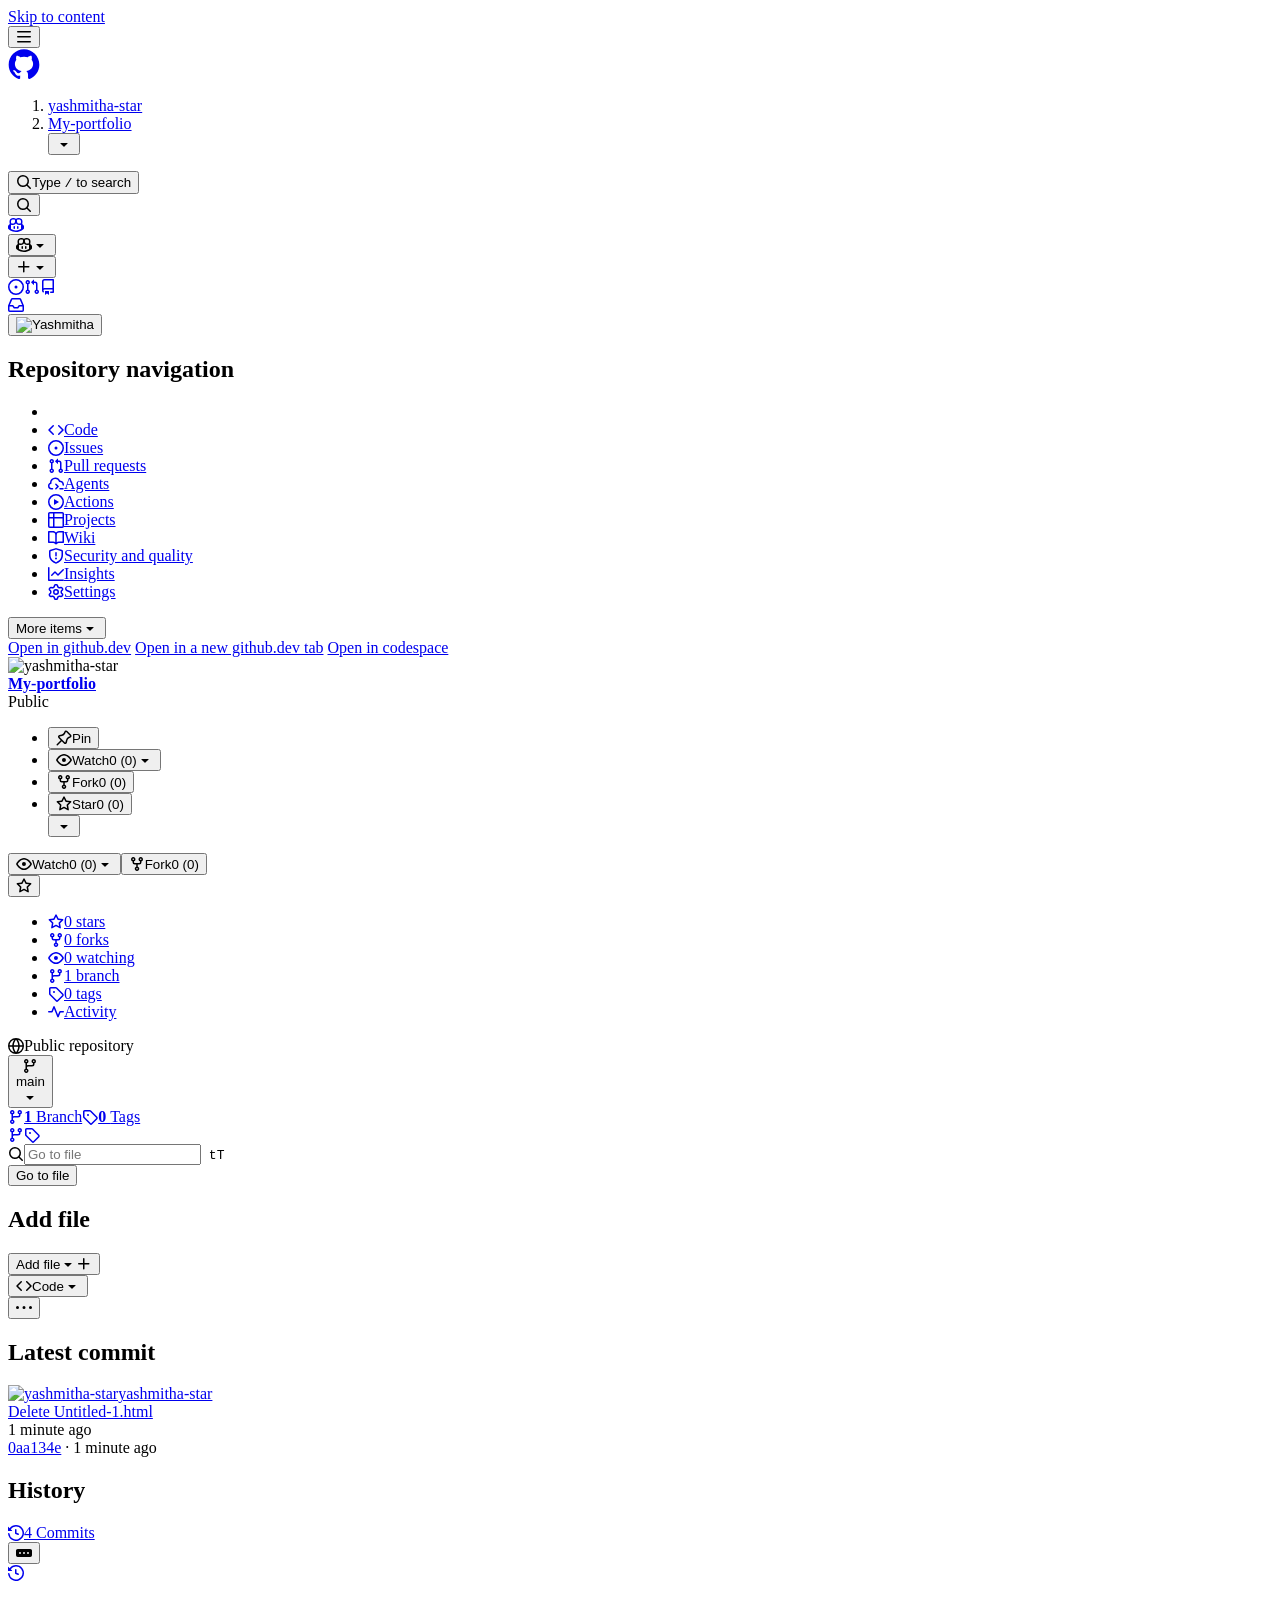
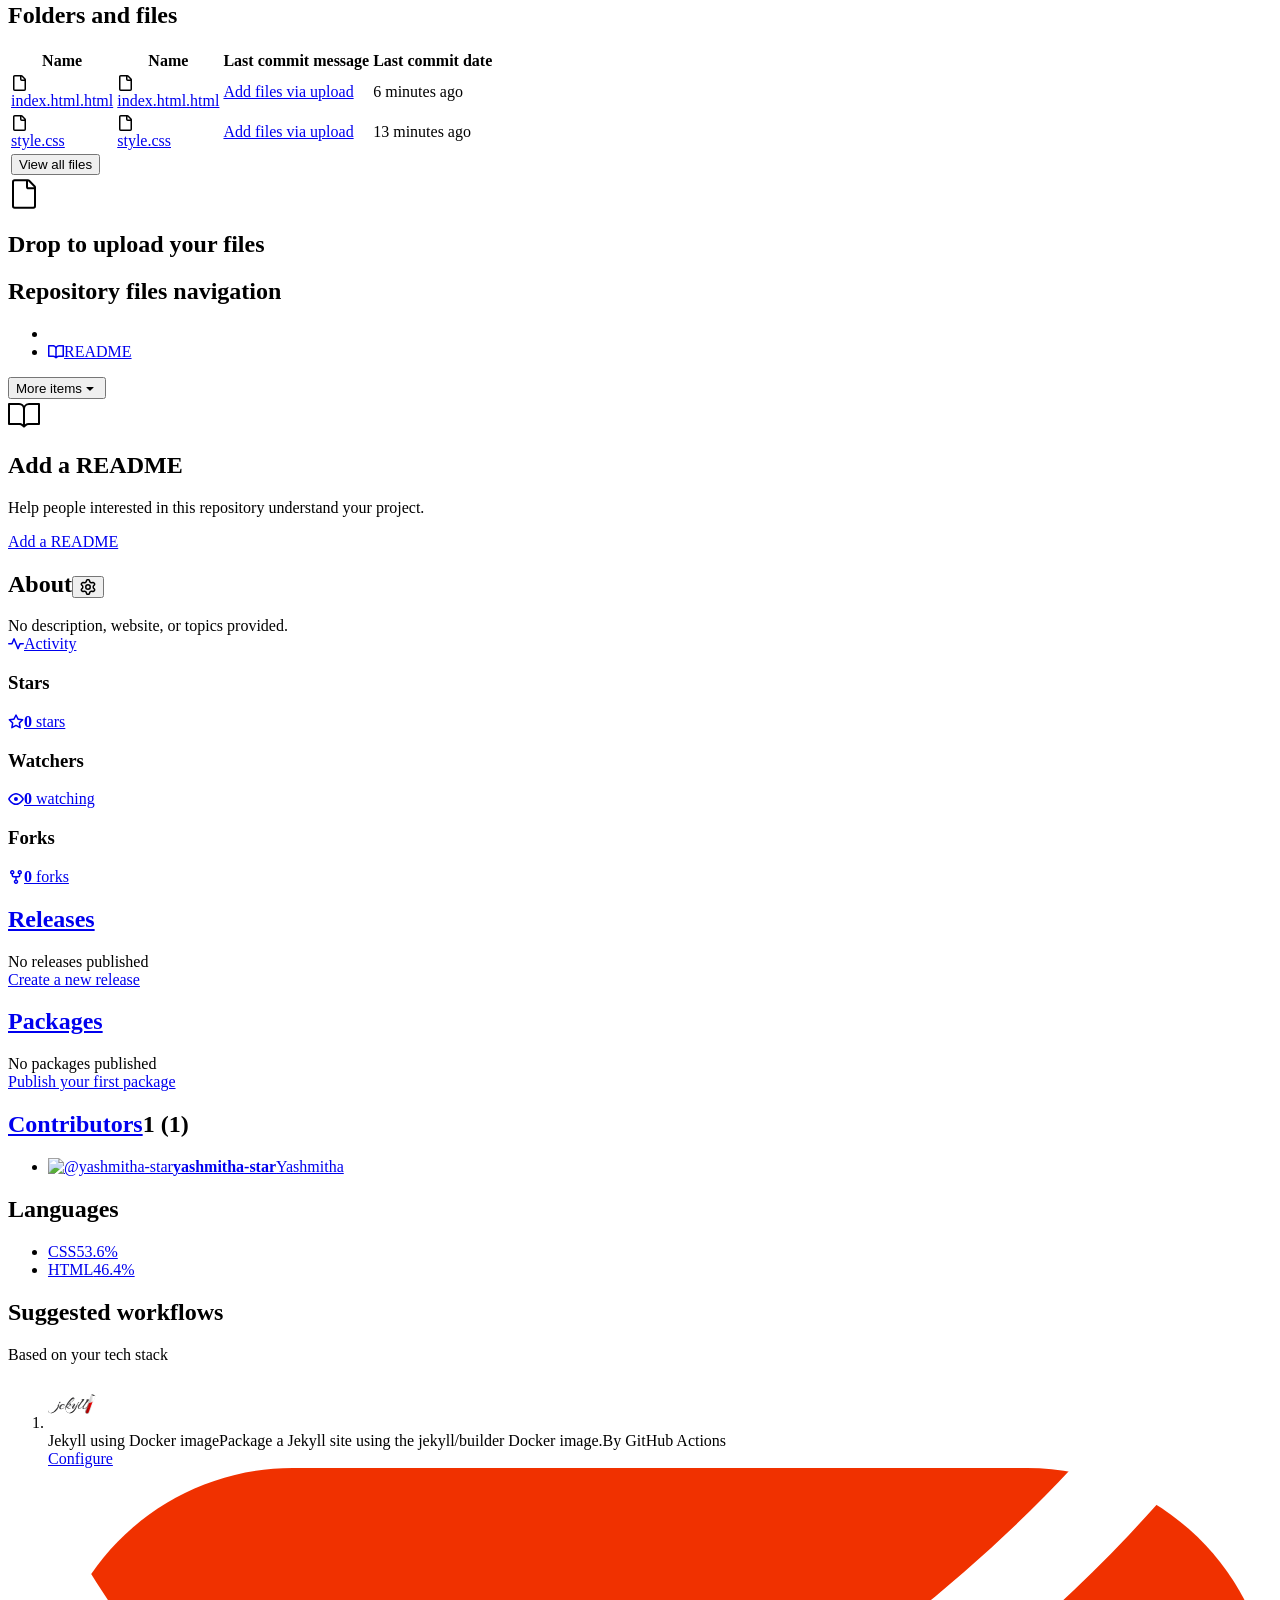
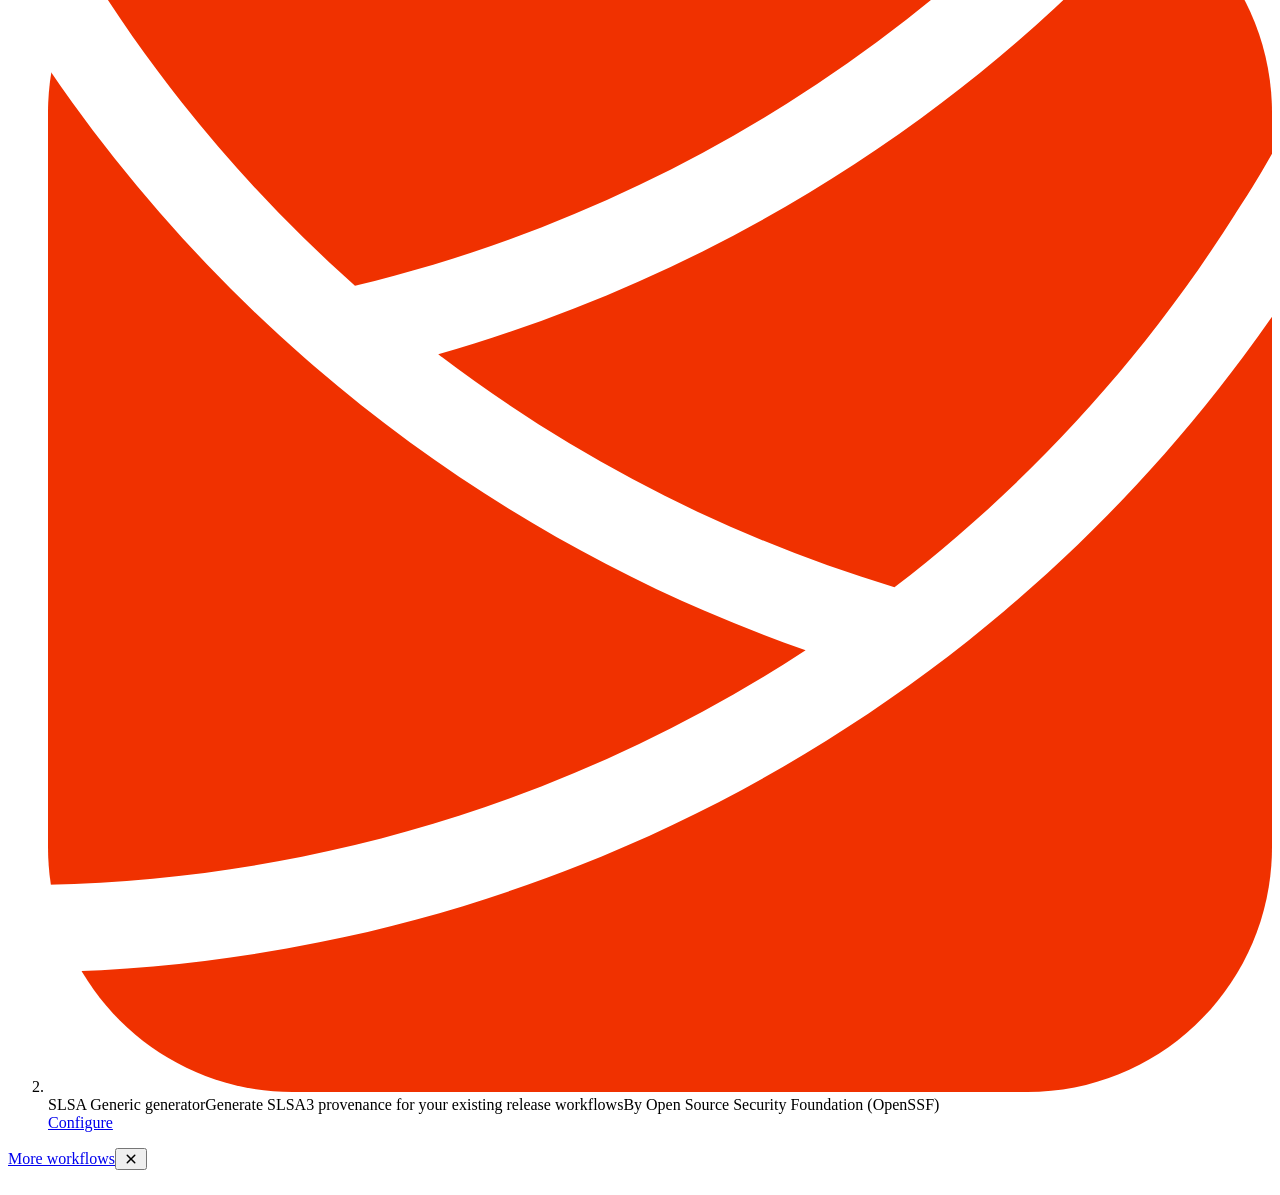
==== index.html @ d1651aca "Add files via upload" ====
<!DOCTYPE html>
<!-- saved from url=(0056)https://github.com/yashmitha-star/My-portfolio/tree/main -->
<html lang="en" data-color-mode="auto" data-light-theme="light" data-dark-theme="dark" data-a11y-animated-images="system" data-a11y-link-underlines="true" class="js-focus-visible"><head><meta http-equiv="Content-Type" content="text/html; charset=UTF-8"><style type="text/css">.turbo-progress-bar {
  position: fixed;
  display: block;
  top: 0;
  left: 0;
  height: 3px;
  background: #0076ff;
  z-index: 2147483647;
  transition:
    width 300ms ease-out,
    opacity 150ms 150ms ease-in;
  transform: translate3d(0, 0, 0);
}
</style><style>
:root {
  --fontStack-monospace: "Monaspace Neon", ui-monospace, SFMono-Regular, SF Mono, Menlo, Consolas, Liberation Mono, monospace !important;
}
</style>




  
    
  <link rel="dns-prefetch" href="https://github.githubassets.com/">
  <link rel="dns-prefetch" href="https://avatars.githubusercontent.com/">
  <link rel="dns-prefetch" href="https://github-cloud.s3.amazonaws.com/">
  <link rel="dns-prefetch" href="https://user-images.githubusercontent.com/">
  <link rel="preconnect" href="https://github.githubassets.com/" crossorigin="">
  <link rel="preconnect" href="https://avatars.githubusercontent.com/">

<script type="importmap">{"imports":{"react":"https://github.githubassets.com/assets/react-e27d1b3e03961e68.js","react-dom":"https://github.githubassets.com/assets/react-dom-e5fd46a22d5c4058.js","react-dom/client":"https://github.githubassets.com/assets/react-dom-client-1b4a3ee065998cea.js","react-is":"https://github.githubassets.com/assets/react-is-e0b593954b4706d8.js","react-reconciler":"https://github.githubassets.com/assets/react-reconciler-8e99e505c4429605.js","react/compiler-runtime":"https://github.githubassets.com/assets/react-compiler-runtime-4610bd6d3de9c049.js","react/jsx-dev-runtime":"https://github.githubassets.com/assets/react-jsx-dev-runtime-ea55d68667d559e5.js","react/jsx-runtime":"https://github.githubassets.com/assets/react-jsx-runtime-4915cb0f5b3aff04.js","scheduler":"https://github.githubassets.com/assets/scheduler-58b860b049ca307c.js"}}</script>
<meta name="react-profiling" content="0" data-turbo-transient="true">
<meta name="react-import-map" content="react,react-dom,react-dom/client,react-dom/profiling,react-is,react-reconciler,react/compiler-runtime,react/jsx-dev-runtime,react/jsx-runtime,scheduler@777f63f87cd0" data-turbo-track="reload">
<link crossorigin="anonymous" rel="modulepreload" href="https://github.githubassets.com/assets/react-e27d1b3e03961e68.js">
<link crossorigin="anonymous" rel="modulepreload" href="https://github.githubassets.com/assets/react-compiler-runtime-4610bd6d3de9c049.js">
<link crossorigin="anonymous" rel="modulepreload" href="https://github.githubassets.com/assets/scheduler-58b860b049ca307c.js">
<link crossorigin="anonymous" rel="modulepreload" href="https://github.githubassets.com/assets/react-dom-e5fd46a22d5c4058.js">
<link crossorigin="anonymous" rel="modulepreload" href="https://github.githubassets.com/assets/react-dom-client-1b4a3ee065998cea.js">
<link crossorigin="anonymous" rel="modulepreload" href="https://github.githubassets.com/assets/react-is-e0b593954b4706d8.js">
<link crossorigin="anonymous" rel="modulepreload" href="https://github.githubassets.com/assets/react-jsx-runtime-4915cb0f5b3aff04.js">
<link crossorigin="anonymous" rel="modulepreload" href="https://github.githubassets.com/assets/react-reconciler-8e99e505c4429605.js">

  


  <link crossorigin="anonymous" media="all" rel="stylesheet" href="./index.html_files/light-99f877e9ddfc0e51.css"><link crossorigin="anonymous" media="all" rel="stylesheet" href="./index.html_files/dark-79ad2ace604703b3.css"><link data-color-theme="light_high_contrast" crossorigin="anonymous" media="all" rel="stylesheet" data-href="https://github.githubassets.com/assets/light_high_contrast-48fdd0811afbab3c.css"><link data-color-theme="light_colorblind" crossorigin="anonymous" media="all" rel="stylesheet" data-href="https://github.githubassets.com/assets/light_colorblind-f4bf1142976e4bbf.css"><link data-color-theme="light_colorblind_high_contrast" crossorigin="anonymous" media="all" rel="stylesheet" data-href="https://github.githubassets.com/assets/light_colorblind_high_contrast-f661b49995ba0bd8.css"><link data-color-theme="light_tritanopia" crossorigin="anonymous" media="all" rel="stylesheet" data-href="https://github.githubassets.com/assets/light_tritanopia-0b38d22346321c92.css"><link data-color-theme="light_tritanopia_high_contrast" crossorigin="anonymous" media="all" rel="stylesheet" data-href="https://github.githubassets.com/assets/light_tritanopia_high_contrast-f1c62c9e70259b9f.css"><link data-color-theme="dark_high_contrast" crossorigin="anonymous" media="all" rel="stylesheet" data-href="https://github.githubassets.com/assets/dark_high_contrast-24484a076f02295f.css"><link data-color-theme="dark_colorblind" crossorigin="anonymous" media="all" rel="stylesheet" data-href="https://github.githubassets.com/assets/dark_colorblind-f50cacf0a86b9929.css"><link data-color-theme="dark_colorblind_high_contrast" crossorigin="anonymous" media="all" rel="stylesheet" data-href="https://github.githubassets.com/assets/dark_colorblind_high_contrast-e61d4f4ca17852c2.css"><link data-color-theme="dark_tritanopia" crossorigin="anonymous" media="all" rel="stylesheet" data-href="https://github.githubassets.com/assets/dark_tritanopia-39c10993d5603fac.css"><link data-color-theme="dark_tritanopia_high_contrast" crossorigin="anonymous" media="all" rel="stylesheet" data-href="https://github.githubassets.com/assets/dark_tritanopia_high_contrast-73236c840c0c7d90.css"><link data-color-theme="dark_dimmed" crossorigin="anonymous" media="all" rel="stylesheet" data-href="https://github.githubassets.com/assets/dark_dimmed-0de76f07cc035b10.css"><link data-color-theme="dark_dimmed_high_contrast" crossorigin="anonymous" media="all" rel="stylesheet" data-href="https://github.githubassets.com/assets/dark_dimmed_high_contrast-fd1500c8744e40d6.css">

  <style type="text/css">
    :root {
      --tab-size-preference: 4;
    }

    pre, code {
      tab-size: var(--tab-size-preference);
    }
  </style>

    <link crossorigin="anonymous" media="all" rel="stylesheet" href="./index.html_files/primer-primitives-ed9ca172356fd545.css">
    <link crossorigin="anonymous" media="all" rel="stylesheet" href="./index.html_files/primer-tailwind-compatible-330c475bd59f66d2.css">
    <link crossorigin="anonymous" media="all" rel="stylesheet" href="./index.html_files/global-54ba76e934a49d7c.css">
    <link crossorigin="anonymous" media="all" rel="stylesheet" href="./index.html_files/github-456bd5deb85c7ecd.css">
    <link crossorigin="anonymous" media="all" rel="stylesheet" href="./index.html_files/tailwind-46b53ca2d13bc09d.css">
  <link crossorigin="anonymous" media="all" rel="stylesheet" href="./index.html_files/repository-11ee8a031c040c1a.css">
<link crossorigin="anonymous" media="all" rel="stylesheet" href="./index.html_files/code-2d56bdb0166c0238.css">

  

  <script type="application/json" id="client-env">{"locale":"en","featureFlags":["actions_enable_background_steps","actions_new_hosted_runner_image_select_sizes_and_versions","actions_workflow_language_service_allow_case_function","activity_diff_file_tree","activity_repos_file_tree","activity_repos_overview_header","activity_repos_overview_sidebar","agent_author_search_expansion","agent_author_search_expansion_ui_pulls","alternate_user_config_repo","async_conversion_coverage_enabled","billing_billable_licenses_cost_center_bucket_fix","billing_budget_expiration","billing_cost_center_list_assigned_resources","billing_discount_threshold_notification","billing_ui_budget_pagination_enabled","ccr_implement_suggestion_refresh","code_quality_enablement_banner_targeting","code_quality_remove_preview","code_view_checks_live_updates","code_view_raf_sticky_lines","codemirror_inp_optimizations","codespaces_prebuild_region_target_update","coding_agent_third_party_model_ui","copilot_agent_snippy","copilot_api_agentic_issue_marshal_yaml","copilot_automation_repo_mcp_servers","copilot_automations_pagination","copilot_chat_auto_mode_v2","copilot_chat_clear_model_selection_for_default_change","copilot_chat_disable_model_picker_while_streaming","copilot_chat_header_reorder","copilot_chat_increase_token_padding","copilot_chat_max_upsell","copilot_chat_minimize_contextual","copilot_chat_models_browser_cache","copilot_chat_reduce_quota_checks","copilot_chat_vision_dotcom_chat_ga_gate","copilot_css_textarea_autosize","copilot_custom_copilots","copilot_custom_copilots_feature_preview","copilot_duplicate_thread","copilot_extensions_removal_on_marketplace","copilot_fix_failed_workflows_all_skus","copilot_hide_hovercard","copilot_immersive_embedded_draggable","copilot_immersive_embedded_header_button","copilot_immersive_file_block_transition_open","copilot_immersive_file_preview_keep_mounted","copilot_immersive_suggestion_pills","copilot_immersive_task_hyperlinking","copilot_immersive_task_within_chat_thread","copilot_issue_list_show_more","copilot_mc_cli_resume_any_users_task","copilot_mission_control_agent_merge_fix_ci","copilot_mission_control_agent_merge_resolve_conflicts","copilot_mission_control_agents_repository_enablement","copilot_mission_control_early_stop","copilot_mission_control_environment_list_icons","copilot_mission_control_managed_sandbox_environments","copilot_mission_control_needs_attention","copilot_mission_control_reasoning_effort","copilot_mission_control_repo_hovercards","copilot_mission_control_sandbox_client_side_clone","copilot_mission_control_sandbox_remote_bypass","copilot_mission_control_session_filters","copilot_mission_control_task_alive_updates","copilot_mission_control_task_sharing","copilot_org_policy_page_focus_mode","copilot_pr_chat_enhancements","copilot_prominent_upgrade_button","copilot_resource_panel","copilot_share_active_subthread","copilot_spaces_ga","copilot_spaces_individual_policies_ga","copilot_spark_handle_nil_friendly_name","copilot_swe_agent_authorization_status_ui","copilot_swe_agent_automation_resource_scoped_writes","copilot_swe_agent_hide_model_picker_if_only_auto","copilot_swe_agent_issue_comment_trigger","copilot_swe_agent_pr_comment_model_picker","copilot_swe_agent_pull_request_comment_trigger","copilot_swe_agent_pull_request_merged_trigger","copilot_swe_agent_pull_request_opened_trigger","copilot_swe_agent_pull_request_synchronize_trigger","copilot_swe_agent_use_subagents","copilot_task_api_github_rest_style","copilot_task_scoped_alive_channel","copilot_token_based_billing","copilot_unconfigured_is_inherited","copilot_user_can_upgrade_plan_field","copilot_workbench_sunset","copilot_workbench_sunset_redirect","copilot_workbench_ubb","dashboard_indexeddb_caching","dashboard_lists_max_age_filter","dashboard_universe_2025","dashboard_universe_2025_feedback_dialog","fgpat_permissions_selector_redesign","glc_code_quality_repo_settings_workflow_config","hide_github_models_ui","hide_groups_list_for_few_groups","hyperspace_2025_logged_out_batch_1","hyperspace_2025_logged_out_batch_2","hyperspace_2025_logged_out_batch_3","in_product_messaging_datadog_monitoring","ipm_global_transactional_message_copilot","ipm_global_transactional_message_issues","ipm_global_transactional_message_prs","ipm_global_transactional_message_repos","ipm_global_transactional_message_spaces","ipm_ubb_individual_budget_banner","issue_fields_multi_select","issue_inline_avatars","issue_pinned_views","issue_pinned_views_optimistic_updates","issue_relative_time_micro","issues_dashboard_sso_structured_errors","issues_expanded_file_types","issues_hide_closed_sub_issues","issues_lazy_load_comment_box_suggestions","issues_react_chrome_container_query_fix","issues_react_include_bots_in_pickers","issues_react_ui_feedback","labels_archiving","labels_archiving_info","landing_pages_ninetailed","lifecycle_label_name_updates","marketing_cookie_consent_banner","marketing_pages_search_explore_provider","memex_default_issue_create_repository","memex_lazy_hydrate_agent_tasks","memex_live_update_hovercard","memex_mwl_filter_field_delimiter","memex_remove_deprecated_type_issue","memex_roadmap_drag_style","merge_queue_restricted_pushers_warning","merge_status_checks_refetch_dedupe","merge_status_header_feedback","oauth_authorize_clickjacking_protection","octocaptcha_origin_optimization","pr_sfv_new_diff_fetch","primer_react_css_anchor_positioning","primer_react_merged_forwarded_refs","prs_copilot_app_open_action","prs_css_anchor_positioning","prx_files","pull_request_commit_checks_dialog","pull_request_copilot_attribution_header","pull_request_files_virtualization","pull_request_overview_panel_edit_description","pull_request_persister","pull_request_stacks_feedback_dialog","pull_request_virtualization_image_estimate","pull_request_virtualization_loader_batching","pull_request_virtualization_scroll_compensation","pull_request_virtualization_scroll_intent","pulls_dashboard_sidebar_layout","quick_search_lazy_suggestions","react_blob_isolate_code_lines","react_blob_overlay","react_blob_ssr_content_visibility","react_data_router_tanstack_allowed","react_query_props_with_key","react_sandbox_future_tanstack","repo_app_turbo","repo_issues_sidebar_layout","repo_pulls_dashboard_declutter","repo_pulls_dashboard_persistence","repo_pulls_dashboard_surface","repos_contributors_limited_default_range","repository_manifest_redirect_url_encoding","repository_suggester_elastic_search","review_involves_filter","rule_ignored_file_paths","rulesets_actor_list_editor","sample_network_conn_type","security_center_artifact_filters_popover","see_who_reacted","semantic_similarity_duplicate_issue_detection","session_logs_ungroup_reasoning_text","set_sha256_on_repo_creation_form","site_banner_desktop_copilot_app","site_ghca_pixel_mona","site_github_app_ga_page","site_github_app_ga_page_highlight","site_github_app_mobile_native_share","site_global_banner_dev_days_attendee","site_global_banner_learn_copilot_sdk","site_global_nav_spark_models_removed","spark_prompt_secret_scanning","spark_server_connection_status","suggest_custom_property_values_copilot","suppress_automated_browser_vitals","swp_forms_disable_octocaptcha","thread_resolution_reason","track_notifications_settings_usage","ui_route_code_view","ui_route_repos","ui_service_compute_cohort","ui_service_compute_eligible","ui_service_compute_proxy_control","ui_service_referrer_metrics","ui_service_staleness_detection","unified_batch_pr_comments","update_issue_suggestions","user_code_paste_ux","viewscreen_sandbox","warn_inaccessible_attachments","webp_support","workbench_store_readonly","workstream_plugin_bootstrap"],"login":"yashmitha-star","uiComputeCohort":"control","githubDomain":"https://github.com","copilotApiOverrideUrl":"https://api.individual.githubcopilot.com","cmcApiUrl":"https://api.github.com/cmc_internal/api"}</script>
<link crossorigin="anonymous" rel="modulepreload" href="https://github.githubassets.com/assets/wp-runtime-8fd48e33d560c050.js">
<link crossorigin="anonymous" rel="modulepreload" href="https://github.githubassets.com/assets/app-foundation-74e9766bd696d26a.js">
<link crossorigin="anonymous" rel="modulepreload" href="https://github.githubassets.com/assets/app-runtime-eed8df9c2267c378.js">
<link crossorigin="anonymous" rel="modulepreload" href="https://github.githubassets.com/assets/fetch-utilities-5305162aa9984914.js">
<link crossorigin="anonymous" rel="modulepreload" href="https://github.githubassets.com/assets/ser-cd1b421ad0ad7ed5.js">
<script crossorigin="anonymous" type="module" src="./index.html_files/environment-6f4b1ce6d3fbac9f.js.download" defer="defer"></script>
<link crossorigin="anonymous" media="all" rel="stylesheet" href="./index.html_files/app-runtime.94e436d05b4d028c.module.css">
<link crossorigin="anonymous" rel="modulepreload" href="https://github.githubassets.com/assets/catalyst-86a8f5de995615f8.js">
<link crossorigin="anonymous" rel="modulepreload" href="https://github.githubassets.com/assets/selector-observer-e88088f989b27670.js">
<link crossorigin="anonymous" rel="modulepreload" href="https://github.githubassets.com/assets/relative-time-element-7cdf4e0db98b997c.js">
<link crossorigin="anonymous" rel="modulepreload" href="https://github.githubassets.com/assets/by-6b3c07383371bf58.js">
<link crossorigin="anonymous" rel="modulepreload" href="https://github.githubassets.com/assets/ja9-36f036c13c2e3a4c.js">
<link crossorigin="anonymous" rel="modulepreload" href="https://github.githubassets.com/assets/kw-866fd9513ae95106.js">
<link crossorigin="anonymous" rel="modulepreload" href="https://github.githubassets.com/assets/r1-b075aab3204f32f9.js">
<link crossorigin="anonymous" rel="modulepreload" href="https://github.githubassets.com/assets/jz5-7c5d1669717041f8.js">
<link crossorigin="anonymous" rel="modulepreload" href="https://github.githubassets.com/assets/hj-5126390ff433704d.js">
<link crossorigin="anonymous" rel="modulepreload" href="https://github.githubassets.com/assets/j05-dce4d588268f0f7e.js">
<script crossorigin="anonymous" type="module" src="./index.html_files/github-elements-2d5d7b02eaef62d1.js.download" defer="defer"></script>
<script crossorigin="anonymous" type="module" src="./index.html_files/element-registry-eee543e21c66c0be.js.download" defer="defer"></script>
<link crossorigin="anonymous" rel="modulepreload" href="https://github.githubassets.com/assets/runtime-helpers-f3f5d71440009c48.js">
<link crossorigin="anonymous" rel="modulepreload" href="https://github.githubassets.com/assets/aria-live-76b18916d0c8ec4d.js">
<link crossorigin="anonymous" rel="modulepreload" href="https://github.githubassets.com/assets/hotkey-5109c77d7ac61078.js">
<link crossorigin="anonymous" rel="modulepreload" href="https://github.githubassets.com/assets/react-core-fbb00aaa3ab9abdf.js">
<link crossorigin="anonymous" rel="modulepreload" href="https://github.githubassets.com/assets/04-9cb1f09b927a3a68.js">
<link crossorigin="anonymous" rel="modulepreload" href="https://github.githubassets.com/assets/urv-b9498edf8699ddd8.js">
<link crossorigin="anonymous" rel="modulepreload" href="https://github.githubassets.com/assets/4t-364e19c63d726e9a.js">
<link crossorigin="anonymous" rel="modulepreload" href="https://github.githubassets.com/assets/6ny-c969fbae697a356f.js">
<link crossorigin="anonymous" rel="modulepreload" href="https://github.githubassets.com/assets/yhq-3a209035a30b1a09.js">
<link crossorigin="anonymous" rel="modulepreload" href="https://github.githubassets.com/assets/z1v-da5b33b877bfa358.js">
<link crossorigin="anonymous" rel="modulepreload" href="https://github.githubassets.com/assets/wo-09f85d22a6c8931b.js">
<link crossorigin="anonymous" rel="modulepreload" href="https://github.githubassets.com/assets/9y-81cfe57dc9040f3e.js">
<link crossorigin="anonymous" rel="modulepreload" href="https://github.githubassets.com/assets/j0-41a4cf04cbd99503.js">
<link crossorigin="anonymous" rel="modulepreload" href="https://github.githubassets.com/assets/0p-81491ed0d9d666e2.js">
<script crossorigin="anonymous" type="module" src="./index.html_files/behaviors-a240d699110686a3.js.download" defer="defer"></script>
<link crossorigin="anonymous" media="all" rel="stylesheet" href="./index.html_files/react-core.5858534b1c27f133.module.css">
<link crossorigin="anonymous" rel="modulepreload" href="https://github.githubassets.com/assets/n9-97e2e5539969aaaf.js">
<script crossorigin="anonymous" type="module" src="./index.html_files/codespaces-1a6660348114ed14.js.download" defer="defer"></script>
<link crossorigin="anonymous" rel="modulepreload" href="https://github.githubassets.com/assets/ic-991f04433f366e7b.js">
<script crossorigin="anonymous" type="module" src="./index.html_files/repositories-1201acc35db4c209.js.download" defer="defer"></script>
<script crossorigin="anonymous" type="module" src="./index.html_files/code-menu-7c74cc817774f61a.js.download" defer="defer"></script>
  
  <link crossorigin="anonymous" rel="modulepreload" href="https://github.githubassets.com/assets/primer-react-12ebdc24dcff1ecc.js">
<link crossorigin="anonymous" rel="modulepreload" href="https://github.githubassets.com/assets/ncx-9a860680a5f230b9.js">
<link crossorigin="anonymous" rel="modulepreload" href="https://github.githubassets.com/assets/j6-363f0ebf4f62f310.js">
<link crossorigin="anonymous" rel="modulepreload" href="https://github.githubassets.com/assets/t7l-bf6f21d7e7a43c35.js">
<link crossorigin="anonymous" rel="modulepreload" href="https://github.githubassets.com/assets/fe-7576d9b281e2106a.js">
<link crossorigin="anonymous" rel="modulepreload" href="https://github.githubassets.com/assets/wsr-5fd3071e5a9061ab.js">
<link crossorigin="anonymous" rel="modulepreload" href="https://github.githubassets.com/assets/0n-ecadb2ffe6b01ba2.js">
<link crossorigin="anonymous" rel="modulepreload" href="https://github.githubassets.com/assets/xv-51cb34754bda73a9.js">
<link crossorigin="anonymous" rel="modulepreload" href="https://github.githubassets.com/assets/n4u-6317ce1c31aed1db.js">
<link crossorigin="anonymous" rel="modulepreload" href="https://github.githubassets.com/assets/j8s-d90ce3a169b741ed.js">
<link crossorigin="anonymous" rel="modulepreload" href="https://github.githubassets.com/assets/la-de176c4ee471f2b3.js">
<link crossorigin="anonymous" rel="modulepreload" href="https://github.githubassets.com/assets/eag-d9eea130fa716df9.js">
<link crossorigin="anonymous" rel="modulepreload" href="https://github.githubassets.com/assets/y2-87df441f1bc5a264.js">
<link crossorigin="anonymous" rel="modulepreload" href="https://github.githubassets.com/assets/kcz-607e36c8a3751cf0.js">
<link crossorigin="anonymous" rel="modulepreload" href="https://github.githubassets.com/assets/x4-65dba777efd828f3.js">
<link crossorigin="anonymous" rel="modulepreload" href="https://github.githubassets.com/assets/gzu-1a09248f686325f6.js">
<link crossorigin="anonymous" rel="modulepreload" href="https://github.githubassets.com/assets/on-95be29ba1ef725d9.js">
<link crossorigin="anonymous" rel="modulepreload" href="https://github.githubassets.com/assets/bi0-e2f78de823e39ca9.js">
<link crossorigin="anonymous" rel="modulepreload" href="https://github.githubassets.com/assets/b1-1dbc371cef78c3c1.js">
<link crossorigin="anonymous" rel="modulepreload" href="https://github.githubassets.com/assets/0l5-55aa9485c732f0ca.js">
<link crossorigin="anonymous" rel="modulepreload" href="https://github.githubassets.com/assets/c2z-c92998400310b94b.js">
<link crossorigin="anonymous" rel="modulepreload" href="https://github.githubassets.com/assets/f9-038758dcbfe08dab.js">
<link crossorigin="anonymous" rel="modulepreload" href="https://github.githubassets.com/assets/0k-b7df0a74912a42bf.js">
<link crossorigin="anonymous" rel="modulepreload" href="https://github.githubassets.com/assets/sp-2bbb73a69162e23b.js">
<link crossorigin="anonymous" rel="modulepreload" href="https://github.githubassets.com/assets/og-93ae8b358505d372.js">
<link crossorigin="anonymous" rel="modulepreload" href="https://github.githubassets.com/assets/b9-69d9b60a1b1fcd59.js">
<link crossorigin="anonymous" rel="modulepreload" href="https://github.githubassets.com/assets/ec-ec74cb1fa6c31a3f.js">
<link crossorigin="anonymous" rel="modulepreload" href="https://github.githubassets.com/assets/du-bbe0f39cd2abe9a0.js">
<link crossorigin="anonymous" rel="modulepreload" href="https://github.githubassets.com/assets/ql0-6accb9e40c25a6a5.js">
<link crossorigin="anonymous" rel="modulepreload" href="https://github.githubassets.com/assets/20x-3816f66aa95f0fea.js">
<link crossorigin="anonymous" rel="modulepreload" href="https://github.githubassets.com/assets/dsj-cb1e4ddbce4f007b.js">
<link crossorigin="anonymous" rel="modulepreload" href="https://github.githubassets.com/assets/wp-9f5235d335ab624b.js">
<link crossorigin="anonymous" rel="modulepreload" href="https://github.githubassets.com/assets/ko6-9e80f7ac359e3c43.js">
<link crossorigin="anonymous" rel="modulepreload" href="https://github.githubassets.com/assets/uw-8c275f7ac25b7cf6.js">
<link crossorigin="anonymous" rel="modulepreload" href="https://github.githubassets.com/assets/bsb-4f4ac8c20da73fac.js">
<link crossorigin="anonymous" rel="modulepreload" href="https://github.githubassets.com/assets/w5-13e3a7548bb20af9.js">
<link crossorigin="anonymous" rel="modulepreload" href="https://github.githubassets.com/assets/fm-9bc913d1959fabab.js">
<link crossorigin="anonymous" rel="modulepreload" href="https://github.githubassets.com/assets/z-69921967c33df3d9.js">
<link crossorigin="anonymous" rel="modulepreload" href="https://github.githubassets.com/assets/h0-010921512138e12f.js">
<link crossorigin="anonymous" rel="modulepreload" href="https://github.githubassets.com/assets/5p-ae5db0820116fb43.js">
<link crossorigin="anonymous" rel="modulepreload" href="https://github.githubassets.com/assets/8vq-b2af216e992e11ef.js">
<link crossorigin="anonymous" rel="modulepreload" href="https://github.githubassets.com/assets/g5-b501f75e99f2d2c4.js">
<link crossorigin="anonymous" rel="modulepreload" href="https://github.githubassets.com/assets/xc-f5d51b571cd317cb.js">
<link crossorigin="anonymous" rel="modulepreload" href="https://github.githubassets.com/assets/arw-51e8918a1b75a80f.js">
<script crossorigin="anonymous" type="module" src="./index.html_files/code-view-8a60b12b2c44a6ee.js.download" defer="defer"></script>
<link crossorigin="anonymous" media="all" rel="stylesheet" href="./index.html_files/primer-react-css.9d59d1018a52a53c.module.css">
<link crossorigin="anonymous" media="all" rel="stylesheet" href="./index.html_files/ql0.bd9e6b542f167fd8.module.css">
<link crossorigin="anonymous" media="all" rel="stylesheet" href="./index.html_files/z.3094038d30e96da5.module.css">
<link crossorigin="anonymous" media="all" rel="stylesheet" href="./index.html_files/xc.13e027137438fd9f.module.css">
<link crossorigin="anonymous" media="all" rel="stylesheet" href="./index.html_files/code-view.30fbd4960d2addf1.module.css">


  <title>yashmitha-star/My-portfolio</title>



  <meta name="route-pattern" content="/:user_id/:repository" data-turbo-transient="">
  <meta name="route-controller" content="files" data-turbo-transient="">
  <meta name="route-action" content="disambiguate" data-turbo-transient="">
  <meta name="fetch-nonce" content="v2:f89f50b2-708d-baa4-6919-24a3aca3e213">

    
  <meta name="current-catalog-service-hash" content="f3abb0cc802f3d7b95fc8762b94bdcb13bf39634c40c357301c4aa1d67a256fb">


  <meta name="request-id" content="CA0B:2477E1:1654AD1:1856127:6AABF461" data-turbo-transient="true"><meta name="html-safe-nonce" content="e817a634105364e5ecfea6a0d0f90b041628e2a899c23f6fe4b15f47c7a8bd3d" data-turbo-transient="true"><meta name="visitor-payload" content="[base64]" data-turbo-transient="true"><meta name="visitor-hmac" content="442c9bf3168d51ad35ad3b4f509d66e2992a4381847be8fdb3fd5f1b6be1b066" data-turbo-transient="true">


    <meta name="hovercard-subject-tag" content="repository:1374522252" data-turbo-transient="">


  <meta name="github-keyboard-shortcuts" content="repository,copilot" data-turbo-transient="true">
  

  <meta name="selected-link" value="repo_source" data-turbo-transient="">
  <link rel="assets" href="https://github.githubassets.com/">

    <meta name="google-site-verification" content="Apib7-x98H0j5cPqHWwSMm6dNU4GmODRoqxLiDzdx9I">

<meta name="octolytics-url" content="https://collector.github.com/github/collect"><meta name="octolytics-actor-id" content="329974932"><meta name="octolytics-actor-login" content="yashmitha-star"><meta name="octolytics-actor-hash" content="aeb38755ccf6531065d0eb70b65c27604c3909dfa17c3905351283809d4bcdb2">





  <meta name="analytics-location" content="/&lt;user-name&gt;/&lt;repo-name&gt;" data-turbo-transient="true">

  




    <meta name="user-login" content="yashmitha-star">

  <link rel="sudo-modal" href="https://github.com/sessions/sudo_modal">

    <meta name="viewport" content="width=device-width">

    

      <meta name="description" content="Contribute to yashmitha-star/My-portfolio development by creating an account on GitHub.">

      <link rel="search" type="application/opensearchdescription+xml" href="https://github.com/opensearch.xml" title="GitHub">

    <link rel="fluid-icon" href="https://github.com/fluidicon.png" title="GitHub">
    <meta property="fb:app_id" content="1401488693436528">
    <meta name="apple-itunes-app" content="app-id=1477376905, app-argument=https://github.com/yashmitha-star/My-portfolio">

      <meta name="twitter:image" content="https://opengraph.githubassets.com/bc49462f33234177d734acbb3ce6f9692cd21b038c19fa7a3354a7788080b637/yashmitha-star/My-portfolio"><meta name="twitter:site" content="@github"><meta name="twitter:card" content="summary_large_image"><meta name="twitter:title" content="yashmitha-star/My-portfolio"><meta name="twitter:description" content="Contribute to yashmitha-star/My-portfolio development by creating an account on GitHub.">
  <meta property="og:image" content="https://opengraph.githubassets.com/bc49462f33234177d734acbb3ce6f9692cd21b038c19fa7a3354a7788080b637/yashmitha-star/My-portfolio"><meta property="og:image:alt" content="Contribute to yashmitha-star/My-portfolio development by creating an account on GitHub."><meta property="og:image:width" content="1200"><meta property="og:image:height" content="600"><meta property="og:site_name" content="GitHub"><meta property="og:type" content="object"><meta property="og:title" content="yashmitha-star/My-portfolio"><meta property="og:url" content="https://github.com/yashmitha-star/My-portfolio"><meta property="og:description" content="Contribute to yashmitha-star/My-portfolio development by creating an account on GitHub.">
  


      <link rel="shared-web-socket" href="wss://alive.github.com/_sockets/u/329974932/ws?session=eyJ2IjoiVjMiLCJ1IjozMjk5NzQ5MzIsInMiOjIzMDQxNzIzMzMsImMiOjM1MDIyNTYzOTksInQiOjE3ODk2NTQxMTR9--64f8164cee5b20050c4c958182266c5b58e45ec1d5b9e811c6305deb84804627" data-refresh-url="/_alive" data-session-id="75c187ce608abf9e9bea6e2683f081f51095812981089ccd2b0a138879b82601">

      <link rel="service-worker-src" href="https://github.com/assets-cdn/worker/service-worker-cb356ea864bb5bb5.js?current_user=yashmitha-star&amp;errors_url=https%3A%2F%2Fapi.github.com%2F_private%2Fbrowser%2Ferrors&amp;release=e06d31147700314279e056e0343850dac6fd494e&amp;actor_id=329974932&amp;is_staff=false&amp;issues_index_data_router=0&amp;analytics_collector_url=https%3A%2F%2Fcollector.github.com%2Fgithub%2Fcollect">

      <meta name="hostname" content="github.com">


      <meta name="keyboard-shortcuts-preference" content="all">
      <meta name="hovercards-preference" content="true">
      <meta name="announcement-preference-hovercard" content="true">

        <meta name="expected-hostname" content="github.com">


  <meta http-equiv="x-pjax-version" content="ee0e4c6eea0abc95eda970513d518a8945a159c7bc272a8b355f60fe72e3a1c4" data-turbo-track="reload">
  <meta http-equiv="x-pjax-csp-version" content="0c5c6e5334a905d8f9521e09eadcffba484d422e0d262e07ff922e6bc18b2ac6" data-turbo-track="reload">
  <meta http-equiv="x-pjax-css-version" content="ec4c7b86d7b57240253150b827ea48b04e08d8760dc6553d2a04f62000f3fe0c" data-turbo-track="reload">
  <meta http-equiv="x-pjax-js-version" content="f52ff2ff5cffff9653f6f53d3625ab46ba06df88201b484afe0cfa684a29af45" data-turbo-track="reload">

  <meta name="turbo-cache-control" content="no-preview" data-turbo-transient="">

      <meta name="turbo-cache-control" content="no-cache" data-turbo-transient="">

    <meta data-hydrostats="publish">

  <meta name="go-import" content="github.com/yashmitha-star/My-portfolio git https://github.com/yashmitha-star/My-portfolio.git">

  <meta name="octolytics-dimension-user_id" content="329974932"><meta name="octolytics-dimension-user_login" content="yashmitha-star"><meta name="octolytics-dimension-repository_id" content="1374522252"><meta name="octolytics-dimension-repository_nwo" content="yashmitha-star/My-portfolio"><meta name="octolytics-dimension-repository_public" content="true"><meta name="octolytics-dimension-repository_is_fork" content="false"><meta name="octolytics-dimension-repository_network_root_id" content="1374522252"><meta name="octolytics-dimension-repository_network_root_nwo" content="yashmitha-star/My-portfolio">
  <meta name="current-repo-nwo" content="yashmitha-star/My-portfolio">



    

    <meta name="turbo-body-classes" content="logged-in env-production page-responsive text-rendering-optimize-speed">
  <meta name="disable-turbo" content="false">


  <meta name="browser-stats-url" content="https://api.github.com/_private/browser/stats">


  <meta name="browser-errors-url" content="https://api.github.com/_private/browser/errors">

  <meta name="release" content="e06d31147700314279e056e0343850dac6fd494e" data-turbo-track="reload">
  <meta name="ui-target" content="full">

  <link rel="mask-icon" href="https://github.githubassets.com/assets/pinned-octocat-093da3e6fa40.svg" color="#000000">
  <link rel="alternate icon" class="js-site-favicon" type="image/png" href="https://github.githubassets.com/favicons/favicon.png">
  <link rel="icon" class="js-site-favicon" type="image/svg+xml" href="https://github.githubassets.com/favicons/favicon.svg" data-base-href="https://github.githubassets.com/favicons/favicon">

<meta name="theme-color" content="#1e2327">
<meta name="color-scheme" content="light dark">


  <link rel="manifest" href="https://github.com/manifest.json" crossorigin="use-credentials">

  <link rel="stylesheet" type="text/css" href="./index.html_files/bv.b256b1d32b3fe209.module.css" crossorigin="anonymous"><link rel="stylesheet" type="text/css" href="./index.html_files/u2l.3466b02db23691e4.module.css" crossorigin="anonymous"><link rel="stylesheet" type="text/css" href="./index.html_files/5j.552f29910a801124.module.css" crossorigin="anonymous"><link rel="stylesheet" type="text/css" href="./index.html_files/5r.aae84376abc656a1.module.css" crossorigin="anonymous"><link rel="stylesheet" type="text/css" href="./index.html_files/0l.552b95e450076f00.module.css" crossorigin="anonymous"><link rel="stylesheet" type="text/css" href="./index.html_files/fg.adb81b70ebd48273.module.css" crossorigin="anonymous"><link rel="stylesheet" type="text/css" href="./index.html_files/m4.194c0d76bec1bd3a.module.css" crossorigin="anonymous"><link rel="stylesheet" type="text/css" href="./index.html_files/sy.42c49f7558fbdf01.module.css" crossorigin="anonymous"><link rel="stylesheet" type="text/css" href="./index.html_files/yt.dc65a20875ce11f4.module.css" crossorigin="anonymous"><link rel="stylesheet" type="text/css" href="./index.html_files/ig.51915e9727238936.module.css" crossorigin="anonymous"><link rel="stylesheet" type="text/css" href="./index.html_files/u.d7bdfb98b5635c5f.module.css" crossorigin="anonymous"><link rel="stylesheet" type="text/css" href="./index.html_files/gq.36c66c6a931072ef.module.css" crossorigin="anonymous"><link rel="stylesheet" type="text/css" href="./index.html_files/w.a0edd08f42a255b7.module.css" crossorigin="anonymous"><link rel="stylesheet" type="text/css" href="./index.html_files/c.276778c4f36f0075.module.css" crossorigin="anonymous"><link rel="stylesheet" type="text/css" href="./index.html_files/4u.8c9d0a996012abca.module.css" crossorigin="anonymous"><link rel="stylesheet" type="text/css" href="./index.html_files/9n.0fee5e538977a943.module.css" crossorigin="anonymous"><link rel="stylesheet" type="text/css" href="./index.html_files/d.815fcc6dd4a3a912.module.css" crossorigin="anonymous"><link rel="stylesheet" type="text/css" href="./index.html_files/d5.6915bb502f57ce0f.module.css" crossorigin="anonymous"><link rel="stylesheet" type="text/css" href="./index.html_files/0.7ef90864aa037e47.module.css" crossorigin="anonymous"><link rel="stylesheet" type="text/css" href="./index.html_files/sk.ede220332f78212c.module.css" crossorigin="anonymous"><link rel="stylesheet" type="text/css" href="./index.html_files/v.f28c7c500d3e6209.module.css" crossorigin="anonymous"><link rel="stylesheet" type="text/css" href="./index.html_files/yj.b2bf58cfba884626.module.css" crossorigin="anonymous"><link rel="stylesheet" type="text/css" href="./index.html_files/5s.50cff40e753b4428.module.css" crossorigin="anonymous"></head>

  <body class="logged-in env-production page-responsive text-rendering-optimize-speed" style="overflow-wrap: break-word;">
    <div data-turbo-body="" class="logged-in env-production page-responsive text-rendering-optimize-speed" style="word-wrap: break-word;">
      <div id="__primerPortalRoot__" style="z-index: 1000; position: absolute; width: 100%;" data-turbo-permanent=""></div>
      

    <div class="position-relative header-wrapper js-header-wrapper ">
      <a href="https://github.com/yashmitha-star/My-portfolio/tree/main#start-of-content" data-skip-target-assigned="false" class="tmp-p-3 color-bg-accent-emphasis color-fg-on-emphasis show-on-focus js-skip-to-content">Skip to content</a>

      <span data-view-component="true" class="progress-pjax-loader Progress position-fixed width-full">
    <span style="width: 0%;" data-view-component="true" class="Progress-item progress-pjax-loader-bar left-0 top-0 color-bg-accent-emphasis"></span>
</span>      
      <link crossorigin="anonymous" rel="modulepreload" href="https://github.githubassets.com/assets/l7j-2ddd8b435dadae28.js" fetchpriority="low">
<link crossorigin="anonymous" rel="modulepreload" href="https://github.githubassets.com/assets/keyboard-shortcuts-dialog-673d4b9aa834372b.js" fetchpriority="low">
<link crossorigin="anonymous" media="all" rel="stylesheet" href="./index.html_files/primer-react-css.9d59d1018a52a53c.module.css">
<link crossorigin="anonymous" media="all" rel="stylesheet" href="./index.html_files/keyboard-shortcuts-dialog.8828dc3797002300.module.css">

<react-partial partial-name="keyboard-shortcuts-dialog" data-ssr="false" data-attempted-ssr="false" data-react-profiling="false" data-catalyst="" class="loaded">
  
  <script type="application/json" data-target="react-partial.embeddedData">{"props":{"docsUrl":"https://docs.github.com/get-started/accessibility/keyboard-shortcuts"}}</script>
  <div data-target="react-partial.reactRoot"><div class="d-none"></div></div>
</react-partial>





      

          
          

                  <link crossorigin="anonymous" rel="modulepreload" href="https://github.githubassets.com/assets/svf-a3057e54e0f7e98e.js" fetchpriority="low">
<link crossorigin="anonymous" rel="modulepreload" href="https://github.githubassets.com/assets/6n7-86868bb79ce1afc7.js" fetchpriority="low">
<link crossorigin="anonymous" rel="modulepreload" href="https://github.githubassets.com/assets/or-a481dd9d4091828c.js" fetchpriority="low">
<link crossorigin="anonymous" rel="modulepreload" href="https://github.githubassets.com/assets/dgq-ddebe3f7d2abb42d.js" fetchpriority="low">
<link crossorigin="anonymous" rel="modulepreload" href="https://github.githubassets.com/assets/eus-9708192171c5a40a.js" fetchpriority="low">
<link crossorigin="anonymous" rel="modulepreload" href="https://github.githubassets.com/assets/gh-5178f11531818e74.js" fetchpriority="low">
<link crossorigin="anonymous" rel="modulepreload" href="https://github.githubassets.com/assets/2j-27e9ee2430e06be4.js" fetchpriority="low">
<link crossorigin="anonymous" rel="modulepreload" href="https://github.githubassets.com/assets/bny-9d34b53fb13e944b.js" fetchpriority="low">
<link crossorigin="anonymous" rel="modulepreload" href="https://github.githubassets.com/assets/ge-6f569ad9cf172fd4.js" fetchpriority="low">
<link crossorigin="anonymous" rel="modulepreload" href="https://github.githubassets.com/assets/8t-91da53744036cd5e.js" fetchpriority="low">
<link crossorigin="anonymous" rel="modulepreload" href="https://github.githubassets.com/assets/global-nav-bar-8cf9aa68e178a957.js" fetchpriority="low">
<link crossorigin="anonymous" media="all" rel="stylesheet" href="./index.html_files/primer-react-css.9d59d1018a52a53c.module.css">
<link crossorigin="anonymous" media="all" rel="stylesheet" href="./index.html_files/ql0.bd9e6b542f167fd8.module.css">
<link crossorigin="anonymous" media="all" rel="stylesheet" href="./index.html_files/global-nav-bar.3a96aba01108f875.module.css">

<react-partial partial-name="global-nav-bar" data-ssr="true" data-attempted-ssr="true" data-react-profiling="false" data-catalyst="" class="loaded">
  
  <script type="application/json" data-target="react-partial.embeddedData">{"props":{"contextRegion":{"crumbs":[{"crumb_type":"user","label":"yashmitha-star","is_root":false,"href":"/yashmitha-star"},{"crumb_type":"repository","label":"My-portfolio","is_root":false,"href":"/yashmitha-star/My-portfolio"}],"localNavigation":[{"id":"code","icon":"code","label":"Code","href":"/yashmitha-star/My-portfolio","selectedLinks":["repo_source","repo_downloads","repo_commits","repo_releases","repo_tags","repo_branches","repo_packages","repo_deployments","repo_attestations"],"popoverTarget":false,"commandId":"repositories:go-to-code","reactNav":{"appTarget":"code-view","anchor":"code-view-repo-link"},"turboNav":{"frame":"repo-content-turbo-frame"}},{"id":"issues","icon":"issue-opened","label":"Issues","href":"/yashmitha-star/My-portfolio/issues","selectedLinks":["repo_issues","repo_labels","repo_milestones"],"count":0,"popoverTarget":false,"commandId":"repositories:go-to-issues","reactNav":{"appTarget":"issues-react","anchor":null},"turboNav":{"frame":"repo-content-turbo-frame"}},{"id":"pull-requests","icon":"git-pull-request","label":"Pull requests","href":"/yashmitha-star/My-portfolio/pulls","selectedLinks":["repo_pulls","checks"],"count":0,"popoverTarget":false,"commandId":"repositories:go-to-pull-requests","reactNav":{"appTarget":"repo","anchor":null},"turboNav":{"frame":"repo-content-turbo-frame"}},{"id":"agents","icon":"agent","label":"Agents","href":"/yashmitha-star/My-portfolio/agents?author=yashmitha-star","selectedLinks":["repo_agents","repo_agents_task"],"popoverTarget":false,"commandId":"repositories:go-to-agents","reactNav":{"appTarget":"repo","anchor":null},"turboNav":{"frame":"repo-content-turbo-frame"}},{"id":"actions","icon":"play","label":"Actions","href":"/yashmitha-star/My-portfolio/actions","selectedLinks":["repo_actions"],"popoverTarget":false,"commandId":"repositories:go-to-actions","reactNav":{"appTarget":"actions-workflows","anchor":null},"turboNav":{"frame":"repo-content-turbo-frame"}},{"id":"projects","icon":"table","label":"Projects","href":"/yashmitha-star/My-portfolio/projects","selectedLinks":["repo_projects","new_repo_project","repo_project"],"popoverTarget":false,"commandId":"repositories:go-to-projects","reactNav":{"appTarget":null,"anchor":null},"turboNav":{"frame":"repo-content-turbo-frame"}},{"id":"wiki","icon":"book","label":"Wiki","href":"/yashmitha-star/My-portfolio/wiki","selectedLinks":["repo_wiki"],"popoverTarget":false,"commandId":"repositories:go-to-wiki","reactNav":{"appTarget":null,"anchor":null},"turboNav":{"frame":"repo-content-turbo-frame"}},{"id":"security-and-quality","icon":"shield","label":"Security and quality","href":"/yashmitha-star/My-portfolio/security","selectedLinks":["security","overview","alerts","policy","token_scanning","code_scanning"],"count":0,"popoverTarget":false,"commandId":"repositories:go-to-security","reactNav":{"appTarget":null,"anchor":null},"turboNav":{"frame":"repo-content-turbo-frame"}},{"id":"insights","icon":"graph","label":"Insights","href":"/yashmitha-star/My-portfolio/pulse","selectedLinks":["repo_graphs","repo_contributors","dependency_graph","dependabot_updates","pulse","people","community"],"popoverTarget":false,"commandId":"repositories:go-to-insights","reactNav":{"appTarget":null,"anchor":null},"turboNav":{"frame":"repo-content-turbo-frame"}},{"id":"settings","icon":"gear","label":"Settings","href":"/yashmitha-star/My-portfolio/settings","selectedLinks":["code_review_limits","code_quality","codespaces_repository_settings","collaborators","custom_tabs","github_models_repo_settings","hooks","integration_installations","interaction_limits","issue_template_editor","key_links_settings","license_policy","notifications","repo_announcements","repo_branch_settings","repo_custom_properties","repo_keys_settings","repo_pages_settings","repo_protected_tags_settings","repo_rule_insights","repo_rule_insights_dashboard","repo_rules_bypass_requests","repo_rulesets","repo_settings_copilot_coding_guidelines","repo_settings_copilot_content_exclusion","repo_settings_copilot_dreams","repo_settings_copilot_internet_access","repo_settings_copilot_mcp","repo_settings_copilot_swe_agent","repo_settings","repo_suggestions_settings","reported_content","repository_actions_settings_add_new_runner","repository_actions_settings_general","repository_actions_settings_runner_details","repository_actions_settings_runners","repository_actions_settings","repository_actions_settings_policies","repository_actions_settings_policies_insights","repository_actions_settings_oidc_configuration","repository_drives_settings","repository_environments","role_details","secrets_settings_actions","secrets_settings_agents","secrets_settings_codespaces","secrets_settings_dependabot","secrets","security_analysis","security_products"],"popoverTarget":false,"commandId":"repositories:go-to-settings","reactNav":{"appTarget":null,"anchor":null},"turboNav":{"frame":"repo-content-turbo-frame"}}],"localNavigationUpdateChannel":"eyJjIjoicmVwbzoxMzc0NTIyMjUyOnVzZXI6MzI5OTc0OTMyOnNldHRpbmdzIiwidCI6MTc4OTY1NDExNH0=--ac430c47ab414faea162d35ba45e0e35bdb8dab500a06759d4410d25a878dfb0","selectedLink":null,"currentPath":"/yashmitha-star/My-portfolio"},"owner":{"login":"yashmitha-star","name":"Yashmitha","avatarUrl":"https://avatars.githubusercontent.com/u/329974932?v=4"},"headerLogo":{"href":"/","aria-label":"Homepage "},"notifications":{"indicatorMode":"none","websocketChannel":"eyJjIjoibm90aWZpY2F0aW9uLWNoYW5nZWQ6MzI5OTc0OTMyIiwidCI6MTc4OTY1NDExNH0=--b251cbed74d6c0b38da2f124c4050be9134fb63135b08632535952a1587093aa","fetchIndicatorSrc":"/notifications/indicator","fetchIndicatorEnabled":true},"issues":{"href":"/issues"},"pulls":{"href":"/pulls"},"contributedRepos":{"href":"/repos"},"copilot":{"show":true,"showAgentsButton":false,"copilotChatUrl":"/github-copilot/chat?skip_anchor=true","copilotApiUrl":"https://api.individual.githubcopilot.com"},"search":{"show":true,"showCommandPalette":false,"isSearchPage":false,"isJumpToSearch":false,"searchContext":{"scope":"repo:yashmitha-star/My-portfolio","current_repo_name":"My-portfolio","current_repo_nwo":"yashmitha-star/My-portfolio","user_id":"yashmitha-star"}},"enterpriseBanner":{"show":false},"globalTransactionalMessage":[],"payloadsUrl":"/_global-navigation/payloads.json?can_toggle_site_admin_and_employee_status=0\u0026is_admin_mode_on=0\u0026is_ui_opted_out=0\u0026show_ui_opt_out=0\u0026v=3"}}</script>
  <div data-target="react-partial.reactRoot"><link rel="preload" as="image" href="./index.html_files/329974932"><header aria-label="Global navigation menu" data-component="Stack" class="GlobalNav styles-module__appHeader__YzYWk prc-Stack-Stack-UQ9k6" data-gap="none" data-direction="vertical" data-align="stretch" data-wrap="nowrap" data-justify="start" data-padding="none"><div data-component="Stack" class="prc-Stack-Stack-UQ9k6" data-direction="horizontal" data-align="center" data-wrap="nowrap" data-justify="center" data-padding="none"><div data-testid="top-nav-left" data-component="Stack" class="styles-module__left__Fylw7 styles-module__withLocalNavigation__rjTJ_ prc-Stack-Stack-UQ9k6" data-gap="condensed" data-direction="horizontal" data-align="stretch" data-wrap="nowrap" data-justify="start" data-padding="normal"><div data-loading-wrapper="true"><button data-component="IconButton" type="button" aria-haspopup="dialog" class="prc-Button-ButtonBase-9n-Xk styles-module__appHeaderButton__axedQ prc-Button-IconButton-fyge7" data-loading="false" data-no-visuals="true" data-size="medium" data-variant="invisible" aria-labelledby="_R_1b5_"><svg data-component="Octicon" aria-hidden="true" focusable="false" class="octicon octicon-three-bars" viewBox="0 0 16 16" width="16" height="16" fill="currentColor" display="inline-block" overflow="visible" style="vertical-align:text-bottom"><path d="M1 2.75A.75.75 0 0 1 1.75 2h12.5a.75.75 0 0 1 0 1.5H1.75A.75.75 0 0 1 1 2.75Zm0 5A.75.75 0 0 1 1.75 7h12.5a.75.75 0 0 1 0 1.5H1.75A.75.75 0 0 1 1 7.75ZM1.75 12h12.5a.75.75 0 0 1 0 1.5H1.75a.75.75 0 0 1 0-1.5Z"></path></svg></button></div><span class="prc-TooltipV2-Tooltip-tLeuB" data-direction="s" data-component="Tooltip" aria-hidden="true" id="_R_1b5_" popover="auto">Open menu</span><div class="d-none"></div><a data-component="IconButton" type="button" class="prc-Button-ButtonBase-9n-Xk styles-module__appHeaderHome__nkA_U prc-Button-IconButton-fyge7" data-loading="false" data-no-visuals="true" data-size="medium" data-variant="invisible" aria-labelledby="_R_1j5_" href="https://github.com/" data-discover="true"><svg data-component="Octicon" aria-hidden="true" focusable="false" class="octicon octicon-mark-github" viewBox="0 0 24 24" width="32" height="32" fill="currentColor" display="inline-block" overflow="visible" style="vertical-align:text-bottom"><path d="M10.226 17.284c-2.965-.36-5.054-2.493-5.054-5.256 0-1.123.404-2.336 1.078-3.144-.292-.741-.247-2.314.09-2.965.898-.112 2.111.36 2.83 1.01.853-.269 1.752-.404 2.853-.404 1.1 0 1.999.135 2.807.382.696-.629 1.932-1.1 2.83-.988.315.606.36 2.179.067 2.942.72.854 1.101 2 1.101 3.167 0 2.763-2.089 4.852-5.098 5.234.763.494 1.28 1.572 1.28 2.807v2.336c0 .674.561 1.056 1.235.786 4.066-1.55 7.255-5.615 7.255-10.646C23.5 6.188 18.334 1 11.978 1 5.62 1 .5 6.188.5 12.545c0 4.986 3.167 9.12 7.435 10.669.606.225 1.19-.18 1.19-.786V20.63a2.9 2.9 0 0 1-1.078.224c-1.483 0-2.359-.808-2.987-2.313-.247-.607-.517-.966-1.034-1.033-.27-.023-.359-.135-.359-.27 0-.27.45-.471.898-.471.652 0 1.213.404 1.797 1.235.45.651.921.943 1.483.943.561 0 .92-.202 1.437-.719.382-.381.674-.718.944-.943"></path></svg></a><span class="prc-TooltipV2-Tooltip-tLeuB" data-direction="s" data-component="Tooltip" aria-hidden="true" popover="auto" style="top: 52px; left: 16.375px;"><span id="_R_1j5_">Homepage <span class="prc-src-InternalVisuallyHidden-2YaI6">(<!-- -->g then d<!-- -->)</span></span><span class="prc-TooltipV2-KeybindingHintContainer-Ymj-3 prc-TooltipV2-HasTextBefore-fdOXj" aria-hidden="true" data-component="Tooltip.KeybindingHintContainer"><kbd class="prc-KeybindingHint-KeybindingHint-qpYIs prc-Text-Text-9mHv3" data-component="KeybindingHint" data-testid="keybinding-hint"><span class="prc-components-Chord-DdhWN prc-components-ChordOnEmphasis-O-4BS prc-components-ChordSmall-c-P-x prc-Text-Text-9mHv3" data-component="Text" data-kbd-chord="true"> <span class="prc-src-InternalVisuallyHidden-2YaI6">g</span><span aria-hidden="true">G</span></span><span class="prc-src-InternalVisuallyHidden-2YaI6">then</span> <span class="prc-components-Chord-DdhWN prc-components-ChordOnEmphasis-O-4BS prc-components-ChordSmall-c-P-x prc-Text-Text-9mHv3" data-component="Text" data-kbd-chord="true"> <span class="prc-src-InternalVisuallyHidden-2YaI6">d</span><span aria-hidden="true">D</span></span></kbd></span></span><div class="d-none"></div></div><div data-testid="top-nav-center" data-component="Stack" class="styles-module__center__R3QRv styles-module__withLocalNavigation__rjTJ_ prc-Stack-Stack-UQ9k6" data-gap="condensed" data-direction="horizontal" data-align="stretch" data-wrap="nowrap" data-justify="start" data-padding="normal"><nav class="styles-module__contextRegion__VbSp2 prc-Breadcrumbs-BreadcrumbsBase-3Gb-B" aria-label="Breadcrumbs" data-overflow="menu" data-variant="normal" data-component="Breadcrumbs"><ol class="prc-Breadcrumbs-BreadcrumbsList-BKjpe"><li class="prc-Breadcrumbs-ItemWrapper-k0NLn"><a class="styles-module__contextCrumb__IzGIq prc-Breadcrumbs-Item-jcraJ" data-component="Breadcrumbs.Item" href="https://github.com/yashmitha-star" data-discover="true"><span class="">yashmitha-star</span></a></li><li class="prc-Breadcrumbs-ItemWrapper-k0NLn"><a class="styles-module__contextCrumb__IzGIq styles-module__contextCrumbLast__tI2e3 styles-module__repoPickerCrumb__dk81Q prc-Breadcrumbs-Item-jcraJ" data-component="Breadcrumbs.Item" href="https://github.com/yashmitha-star/My-portfolio" data-discover="true">My-portfolio</a><div class="d-none"></div><button data-component="IconButton" type="button" aria-haspopup="true" aria-expanded="false" tabindex="0" class="prc-Button-ButtonBase-9n-Xk styles-module__contextCrumb__IzGIq styles-module__repoPickerDropdownButton__WjHYX prc-Button-IconButton-fyge7" data-loading="false" data-no-visuals="true" data-size="small" data-variant="invisible" aria-labelledby="_R_3eqd5_" id="_R_eqd5_" style="anchor-name: --anchored-overlay-anchor-_R_eqd5H1_;"><svg data-component="Octicon" aria-hidden="true" focusable="false" class="octicon octicon-triangle-down" viewBox="0 0 16 16" width="16" height="16" fill="currentColor" display="inline-block" overflow="visible" style="vertical-align:text-bottom"><path d="m4.427 7.427 3.396 3.396a.25.25 0 0 0 .354 0l3.396-3.396A.25.25 0 0 0 11.396 7H4.604a.25.25 0 0 0-.177.427Z"></path></svg></button><span class="prc-TooltipV2-Tooltip-tLeuB" data-direction="s" data-component="Tooltip" aria-hidden="true" popover="auto"><span id="_R_3eqd5_">Switch repository<span class="prc-src-InternalVisuallyHidden-2YaI6">(<!-- -->alt shift r<!-- -->)</span></span><span class="prc-TooltipV2-KeybindingHintContainer-Ymj-3 prc-TooltipV2-HasTextBefore-fdOXj" aria-hidden="true" data-component="Tooltip.KeybindingHintContainer"><kbd class="prc-KeybindingHint-KeybindingHint-qpYIs prc-Text-Text-9mHv3" data-component="KeybindingHint" data-testid="keybinding-hint"><span class="prc-components-Chord-DdhWN prc-components-ChordOnEmphasis-O-4BS prc-components-ChordSmall-c-P-x prc-Text-Text-9mHv3" data-component="Text" data-kbd-chord="true"> <span class="prc-src-InternalVisuallyHidden-2YaI6">alt</span><span aria-hidden="true">Alt</span> <span class="prc-src-InternalVisuallyHidden-2YaI6">shift</span><span aria-hidden="true">⇧</span> <span class="prc-src-InternalVisuallyHidden-2YaI6">r</span><span aria-hidden="true">R</span></span></kbd></span></span></li></ol></nav><div class="Search-module__searchButtonGroup__aetw5 prc-ButtonGroup-ButtonGroup-vFUrY" data-component="ButtonGroup"><div class="prc-ButtonGroup-Item-PqvDl"><button data-component="Button" type="button" aria-label="Open quick search dialog, type / to search" class="prc-Button-ButtonBase-9n-Xk styles-module__appHeaderButton__axedQ Search-module__searchButton__aiE0a" data-loading="false" data-size="medium" data-variant="invisible"><span data-component="buttonContent" data-align="center" class="prc-Button-ButtonContent-Iohp5"><span data-component="leadingVisual" class="prc-Button-Visual-YNt2F prc-Button-LeadingVisual-UySKu prc-Button-VisualWrap-E4cnq"><svg data-component="Octicon" aria-hidden="true" focusable="false" class="octicon octicon-search" viewBox="0 0 16 16" width="16" height="16" fill="currentColor" display="inline-block" overflow="visible" style="vertical-align:text-bottom"><path d="M10.68 11.74a6 6 0 0 1-7.922-8.982 6 6 0 0 1 8.982 7.922l3.04 3.04a.749.749 0 0 1-.326 1.275.749.749 0 0 1-.734-.215ZM11.5 7a4.499 4.499 0 1 0-8.997 0A4.499 4.499 0 0 0 11.5 7Z"></path></svg></span><span data-component="text" class="prc-Button-Label-FWkx3"><span class="Search-module__placeholder__p9hbG Search-module__text__veSYi Search-module__value__TFoak">Type <kbd class="Search-module__kbd__WCskr">/</kbd> to search</span></span></span></button></div><div class="prc-ButtonGroup-Item-PqvDl"></div></div><button data-component="IconButton" type="button" class="prc-Button-ButtonBase-9n-Xk styles-module__appHeaderButton__axedQ Search-module__smallSearchButton___8Gvn prc-Button-IconButton-fyge7" data-loading="false" data-no-visuals="true" data-size="medium" data-variant="invisible" aria-labelledby="_R_al5_"><svg data-component="Octicon" aria-hidden="true" focusable="false" class="octicon octicon-search" viewBox="0 0 16 16" width="16" height="16" fill="currentColor" display="inline-block" overflow="visible" style="vertical-align:text-bottom"><path d="M10.68 11.74a6 6 0 0 1-7.922-8.982 6 6 0 0 1 8.982 7.922l3.04 3.04a.749.749 0 0 1-.326 1.275.749.749 0 0 1-.734-.215ZM11.5 7a4.499 4.499 0 1 0-8.997 0A4.499 4.499 0 0 0 11.5 7Z"></path></svg></button><span class="prc-TooltipV2-Tooltip-tLeuB" data-direction="s" data-component="Tooltip" aria-hidden="true" popover="auto"><span id="_R_al5_">Open quick search dialog, type / to search<span class="prc-src-InternalVisuallyHidden-2YaI6">(<!-- -->forward slash<!-- -->)</span></span><span class="prc-TooltipV2-KeybindingHintContainer-Ymj-3 prc-TooltipV2-HasTextBefore-fdOXj" aria-hidden="true" data-component="Tooltip.KeybindingHintContainer"><kbd class="prc-KeybindingHint-KeybindingHint-qpYIs prc-Text-Text-9mHv3" data-component="KeybindingHint" data-testid="keybinding-hint"><span class="prc-components-Chord-DdhWN prc-components-ChordOnEmphasis-O-4BS prc-components-ChordSmall-c-P-x prc-Text-Text-9mHv3" data-component="Text" data-kbd-chord="true"> <span class="prc-src-InternalVisuallyHidden-2YaI6">forward slash</span><span aria-hidden="true">/</span></span></kbd></span></span><div class="d-none"></div></div><div data-testid="top-nav-right" data-component="Stack" class="styles-module__right__mlBQg styles-module__withLocalNavigation__rjTJ_ styles-module__rightWithResponsiveCreateButton__SKn2W prc-Stack-Stack-UQ9k6" data-gap="condensed" data-direction="horizontal" data-align="center" data-wrap="nowrap" data-justify="start" data-padding="normal"><div data-testid="top-bar-actions" data-component="Stack" class="prc-Stack-Stack-UQ9k6" data-gap="condensed" data-direction="horizontal" data-align="center" data-wrap="nowrap" data-justify="start" data-padding="none"><div class="hide-sm hide-md"><div class="CopilotItems-module__Wrapper__BFG9q"><div class="prc-ButtonGroup-ButtonGroup-vFUrY" data-component="ButtonGroup"><div class="prc-ButtonGroup-Item-PqvDl"><a data-component="IconButton" type="button" class="prc-Button-ButtonBase-9n-Xk styles-module__appHeaderButton__axedQ prc-Button-IconButton-fyge7" data-loading="false" data-no-visuals="true" data-size="medium" data-variant="invisible" aria-labelledby="_R_1aif5_" href="https://github.com/copilot" data-discover="true"><svg data-component="Octicon" aria-hidden="true" focusable="false" class="octicon octicon-copilot" viewBox="0 0 16 16" width="16" height="16" fill="currentColor" display="inline-block" overflow="visible" style="vertical-align:text-bottom"><path d="M7.998 15.035c-4.562 0-7.873-2.914-7.998-3.749V9.338c.085-.628.677-1.686 1.588-2.065.013-.07.024-.143.036-.218.029-.183.06-.384.126-.612-.201-.508-.254-1.084-.254-1.656 0-.87.128-1.769.693-2.484.579-.733 1.494-1.124 2.724-1.261 1.206-.134 2.262.034 2.944.765.05.053.096.108.139.165.044-.057.094-.112.143-.165.682-.731 1.738-.899 2.944-.765 1.23.137 2.145.528 2.724 1.261.566.715.693 1.614.693 2.484 0 .572-.053 1.148-.254 1.656.066.228.098.429.126.612.012.076.024.148.037.218.924.385 1.522 1.471 1.591 2.095v1.872c0 .766-3.351 3.795-8.002 3.795Zm0-1.485c2.28 0 4.584-1.11 5.002-1.433V7.862l-.023-.116c-.49.21-1.075.291-1.727.291-1.146 0-2.059-.327-2.71-.991A3.222 3.222 0 0 1 8 6.303a3.24 3.24 0 0 1-.544.743c-.65.664-1.563.991-2.71.991-.652 0-1.236-.081-1.727-.291l-.023.116v4.255c.419.323 2.722 1.433 5.002 1.433ZM6.762 2.83c-.193-.206-.637-.413-1.682-.297-1.019.113-1.479.404-1.713.7-.247.312-.369.789-.369 1.554 0 .793.129 1.171.308 1.371.162.181.519.379 1.442.379.853 0 1.339-.235 1.638-.54.315-.322.527-.827.617-1.553.117-.935-.037-1.395-.241-1.614Zm4.155-.297c-1.044-.116-1.488.091-1.681.297-.204.219-.359.679-.242 1.614.091.726.303 1.231.618 1.553.299.305.784.54 1.638.54.922 0 1.28-.198 1.442-.379.179-.2.308-.578.308-1.371 0-.765-.123-1.242-.37-1.554-.233-.296-.693-.587-1.713-.7Z"></path><path d="M6.25 9.037a.75.75 0 0 1 .75.75v1.501a.75.75 0 0 1-1.5 0V9.787a.75.75 0 0 1 .75-.75Zm4.25.75v1.501a.75.75 0 0 1-1.5 0V9.787a.75.75 0 0 1 1.5 0Z"></path></svg></a><span class="prc-TooltipV2-Tooltip-tLeuB" data-direction="s" data-component="Tooltip" aria-hidden="true" id="_R_1aif5_" popover="auto">Chat with Copilot</span></div><div class="prc-ButtonGroup-Item-PqvDl"><div class="d-none"></div><button data-component="ActionMenu.Button" type="button" aria-label="Open Copilot…" aria-haspopup="true" aria-expanded="false" tabindex="0" class="prc-Button-ButtonBase-9n-Xk styles-module__appHeaderButton__axedQ CopilotItems-module__CopilotMenu__DVdfE" data-loading="false" data-size="medium" data-variant="invisible" id="_R_2iif5_" style="anchor-name: --anchored-overlay-anchor-_R_eiif5H1_;"><span data-component="buttonContent" data-align="center" class="prc-Button-ButtonContent-Iohp5"><span data-component="leadingVisual" class="prc-Button-Visual-YNt2F prc-Button-LeadingVisual-UySKu prc-Button-VisualWrap-E4cnq"><svg data-component="Octicon" aria-hidden="true" focusable="false" class="octicon octicon-copilot" viewBox="0 0 16 16" width="16" height="16" fill="currentColor" display="inline-block" overflow="visible" style="vertical-align:text-bottom"><path d="M7.998 15.035c-4.562 0-7.873-2.914-7.998-3.749V9.338c.085-.628.677-1.686 1.588-2.065.013-.07.024-.143.036-.218.029-.183.06-.384.126-.612-.201-.508-.254-1.084-.254-1.656 0-.87.128-1.769.693-2.484.579-.733 1.494-1.124 2.724-1.261 1.206-.134 2.262.034 2.944.765.05.053.096.108.139.165.044-.057.094-.112.143-.165.682-.731 1.738-.899 2.944-.765 1.23.137 2.145.528 2.724 1.261.566.715.693 1.614.693 2.484 0 .572-.053 1.148-.254 1.656.066.228.098.429.126.612.012.076.024.148.037.218.924.385 1.522 1.471 1.591 2.095v1.872c0 .766-3.351 3.795-8.002 3.795Zm0-1.485c2.28 0 4.584-1.11 5.002-1.433V7.862l-.023-.116c-.49.21-1.075.291-1.727.291-1.146 0-2.059-.327-2.71-.991A3.222 3.222 0 0 1 8 6.303a3.24 3.24 0 0 1-.544.743c-.65.664-1.563.991-2.71.991-.652 0-1.236-.081-1.727-.291l-.023.116v4.255c.419.323 2.722 1.433 5.002 1.433ZM6.762 2.83c-.193-.206-.637-.413-1.682-.297-1.019.113-1.479.404-1.713.7-.247.312-.369.789-.369 1.554 0 .793.129 1.171.308 1.371.162.181.519.379 1.442.379.853 0 1.339-.235 1.638-.54.315-.322.527-.827.617-1.553.117-.935-.037-1.395-.241-1.614Zm4.155-.297c-1.044-.116-1.488.091-1.681.297-.204.219-.359.679-.242 1.614.091.726.303 1.231.618 1.553.299.305.784.54 1.638.54.922 0 1.28-.198 1.442-.379.179-.2.308-.578.308-1.371 0-.765-.123-1.242-.37-1.554-.233-.296-.693-.587-1.713-.7Z"></path><path d="M6.25 9.037a.75.75 0 0 1 .75.75v1.501a.75.75 0 0 1-1.5 0V9.787a.75.75 0 0 1 .75-.75Zm4.25.75v1.501a.75.75 0 0 1-1.5 0V9.787a.75.75 0 0 1 1.5 0Z"></path></svg></span></span><span data-component="trailingAction" class="prc-Button-Visual-YNt2F prc-Button-VisualWrap-E4cnq"><svg data-component="Octicon" aria-hidden="true" focusable="false" class="octicon octicon-triangle-down" viewBox="0 0 16 16" width="16" height="16" fill="currentColor" display="inline-block" overflow="visible" style="vertical-align:text-bottom"><path d="m4.427 7.427 3.396 3.396a.25.25 0 0 0 .354 0l3.396-3.396A.25.25 0 0 0 11.396 7H4.604a.25.25 0 0 0-.177.427Z"></path></svg></span></button></div></div></div></div><div class="CopilotImmersiveEmbedded-module__CopilotChatContainer__Hqz45" data-testid="copilot-immersive-embedded-header-button"></div><div class="styles-module__itemDivider__nunbs hide-sm hide-md"></div><button data-component="ActionMenu.Button" type="button" aria-haspopup="true" aria-expanded="false" tabindex="0" class="prc-Button-ButtonBase-9n-Xk GlobalCreateMenu-module__actionMenuButton__Hj_iB GlobalCreateMenu-module__responsiveCreateMenu__zTmSP hide-sm" data-loading="false" data-size="medium" data-variant="invisible" aria-labelledby="global-create-menu-tooltip-_R_6f5_" id="_R_mf5_" style="anchor-name: --anchored-overlay-anchor-_R_bmf5H1_;"><span data-component="buttonContent" data-align="center" class="prc-Button-ButtonContent-Iohp5"><span data-component="leadingVisual" class="prc-Button-Visual-YNt2F prc-Button-LeadingVisual-UySKu prc-Button-VisualWrap-E4cnq"><svg data-component="Octicon" aria-hidden="true" focusable="false" class="octicon octicon-plus" viewBox="0 0 16 16" width="16" height="16" fill="currentColor" display="inline-block" overflow="visible" style="vertical-align:text-bottom"><path d="M7.75 2a.75.75 0 0 1 .75.75V7h4.25a.75.75 0 0 1 0 1.5H8.5v4.25a.75.75 0 0 1-1.5 0V8.5H2.75a.75.75 0 0 1 0-1.5H7V2.75A.75.75 0 0 1 7.75 2Z"></path></svg></span></span><span data-component="trailingAction" class="prc-Button-Visual-YNt2F prc-Button-VisualWrap-E4cnq"><svg data-component="Octicon" aria-hidden="true" focusable="false" class="octicon octicon-triangle-down" viewBox="0 0 16 16" width="16" height="16" fill="currentColor" display="inline-block" overflow="visible" style="vertical-align:text-bottom"><path d="m4.427 7.427 3.396 3.396a.25.25 0 0 0 .354 0l3.396-3.396A.25.25 0 0 0 11.396 7H4.604a.25.25 0 0 0-.177.427Z"></path></svg></span></button><span class="prc-TooltipV2-Tooltip-tLeuB" data-direction="s" data-component="Tooltip" aria-hidden="true" id="global-create-menu-tooltip-_R_6f5_" popover="auto">Create new...</span><div data-component="Stack" class="hide-sm hide-md prc-Stack-Stack-UQ9k6" data-gap="condensed" data-direction="horizontal" data-align="center" data-wrap="nowrap" data-justify="start" data-padding="none"><a data-component="IconButton" type="button" class="prc-Button-ButtonBase-9n-Xk styles-module__appHeaderButton__axedQ prc-Button-IconButton-fyge7" data-loading="false" data-no-visuals="true" data-size="medium" data-variant="invisible" aria-labelledby="_R_2of5_" href="https://github.com/issues" data-discover="true"><svg data-component="Octicon" aria-hidden="true" focusable="false" class="octicon octicon-issue-opened" viewBox="0 0 16 16" width="16" height="16" fill="currentColor" display="inline-block" overflow="visible" style="vertical-align:text-bottom"><path d="M8 9.5a1.5 1.5 0 1 0 0-3 1.5 1.5 0 0 0 0 3Z"></path><path d="M8 0a8 8 0 1 1 0 16A8 8 0 0 1 8 0ZM1.5 8a6.5 6.5 0 1 0 13 0 6.5 6.5 0 0 0-13 0Z"></path></svg></a><span class="prc-TooltipV2-Tooltip-tLeuB" data-direction="s" data-component="Tooltip" aria-hidden="true" id="_R_2of5_" popover="auto">All issues</span><a data-component="IconButton" type="button" class="prc-Button-ButtonBase-9n-Xk styles-module__appHeaderButton__axedQ prc-Button-IconButton-fyge7" data-loading="false" data-no-visuals="true" data-size="medium" data-variant="invisible" aria-labelledby="_R_38f5_" href="https://github.com/pulls" data-discover="true"><svg data-component="Octicon" aria-hidden="true" focusable="false" class="octicon octicon-git-pull-request" viewBox="0 0 16 16" width="16" height="16" fill="currentColor" display="inline-block" overflow="visible" style="vertical-align:text-bottom"><path d="M1.5 3.25a2.25 2.25 0 1 1 3 2.122v5.256a2.251 2.251 0 1 1-1.5 0V5.372A2.25 2.25 0 0 1 1.5 3.25Zm5.677-.177L9.573.677A.25.25 0 0 1 10 .854V2.5h1A2.5 2.5 0 0 1 13.5 5v5.628a2.251 2.251 0 1 1-1.5 0V5a1 1 0 0 0-1-1h-1v1.646a.25.25 0 0 1-.427.177L7.177 3.427a.25.25 0 0 1 0-.354ZM3.75 2.5a.75.75 0 1 0 0 1.5.75.75 0 0 0 0-1.5Zm0 9.5a.75.75 0 1 0 0 1.5.75.75 0 0 0 0-1.5Zm8.25.75a.75.75 0 1 0 1.5 0 .75.75 0 0 0-1.5 0Z"></path></svg></a><span class="prc-TooltipV2-Tooltip-tLeuB" data-direction="s" data-component="Tooltip" aria-hidden="true" id="_R_38f5_" popover="auto" style="top: 52px; left: 1318.49px;">All pull requests</span><a data-component="IconButton" type="button" class="prc-Button-ButtonBase-9n-Xk styles-module__appHeaderButton__axedQ prc-Button-IconButton-fyge7" data-loading="false" data-no-visuals="true" data-size="medium" data-variant="invisible" aria-labelledby="_R_3of5_" href="https://github.com/repos" data-discover="true"><svg data-component="Octicon" aria-hidden="true" focusable="false" class="octicon octicon-repo" viewBox="0 0 16 16" width="16" height="16" fill="currentColor" display="inline-block" overflow="visible" style="vertical-align:text-bottom"><path d="M2 2.5A2.5 2.5 0 0 1 4.5 0h8.75a.75.75 0 0 1 .75.75v12.5a.75.75 0 0 1-.75.75h-2.5a.75.75 0 0 1 0-1.5h1.75v-2h-8a1 1 0 0 0-.714 1.7.75.75 0 1 1-1.072 1.05A2.495 2.495 0 0 1 2 11.5Zm10.5-1h-8a1 1 0 0 0-1 1v6.708A2.486 2.486 0 0 1 4.5 9h8ZM5 12.25a.25.25 0 0 1 .25-.25h3.5a.25.25 0 0 1 .25.25v3.25a.25.25 0 0 1-.4.2l-1.45-1.087a.249.249 0 0 0-.3 0L5.4 15.7a.25.25 0 0 1-.4-.2Z"></path></svg></a><span class="prc-TooltipV2-Tooltip-tLeuB" data-direction="s" data-component="Tooltip" aria-hidden="true" id="_R_3of5_" popover="auto">All repositories</span><div class="d-none"></div></div></div><a data-component="IconButton" type="button" class="prc-Button-ButtonBase-9n-Xk styles-module__appHeaderButton__axedQ prc-Button-IconButton-fyge7" data-loading="false" data-no-visuals="true" data-size="medium" data-variant="invisible" aria-labelledby="_R_2n5_" href="https://github.com/notifications" data-discover="true"><svg data-component="Octicon" aria-hidden="true" focusable="false" class="octicon octicon-inbox" viewBox="0 0 16 16" width="16" height="16" fill="currentColor" display="inline-block" overflow="visible" style="vertical-align:text-bottom"><path d="M2.8 2.06A1.75 1.75 0 0 1 4.41 1h7.18c.7 0 1.333.417 1.61 1.06l2.74 6.395c.04.093.06.194.06.295v4.5A1.75 1.75 0 0 1 14.25 15H1.75A1.75 1.75 0 0 1 0 13.25v-4.5c0-.101.02-.202.06-.295Zm1.61.44a.25.25 0 0 0-.23.152L1.887 8H4.75a.75.75 0 0 1 .6.3L6.625 10h2.75l1.275-1.7a.75.75 0 0 1 .6-.3h2.863L11.82 2.652a.25.25 0 0 0-.23-.152Zm10.09 7h-2.875l-1.275 1.7a.75.75 0 0 1-.6.3h-3.5a.75.75 0 0 1-.6-.3L4.375 9.5H1.5v3.75c0 .138.112.25.25.25h12.5a.25.25 0 0 0 .25-.25Z"></path></svg></a><span class="prc-TooltipV2-Tooltip-tLeuB" data-direction="s" data-component="Tooltip" aria-hidden="true" popover="auto"><span id="_R_2n5_">You have no unread notifications<span class="prc-src-InternalVisuallyHidden-2YaI6">(<!-- -->g then n<!-- -->)</span></span><span class="prc-TooltipV2-KeybindingHintContainer-Ymj-3 prc-TooltipV2-HasTextBefore-fdOXj" aria-hidden="true" data-component="Tooltip.KeybindingHintContainer"><kbd class="prc-KeybindingHint-KeybindingHint-qpYIs prc-Text-Text-9mHv3" data-component="KeybindingHint" data-testid="keybinding-hint"><span class="prc-components-Chord-DdhWN prc-components-ChordOnEmphasis-O-4BS prc-components-ChordSmall-c-P-x prc-Text-Text-9mHv3" data-component="Text" data-kbd-chord="true"> <span class="prc-src-InternalVisuallyHidden-2YaI6">g</span><span aria-hidden="true">G</span></span><span class="prc-src-InternalVisuallyHidden-2YaI6">then</span> <span class="prc-components-Chord-DdhWN prc-components-ChordOnEmphasis-O-4BS prc-components-ChordSmall-c-P-x prc-Text-Text-9mHv3" data-component="Text" data-kbd-chord="true"> <span class="prc-src-InternalVisuallyHidden-2YaI6">n</span><span aria-hidden="true">N</span></span></kbd></span></span><div class="d-none"></div><div class="GlobalNavUserMenu-module__container__NaVIt"><button data-component="IconButton" type="button" aria-haspopup="menu" data-login="yashmitha-star" class="prc-Button-ButtonBase-9n-Xk GlobalNavUserMenu-module__anchor__Dcej6 prc-Button-IconButton-fyge7" data-loading="false" data-no-visuals="true" data-size="medium" data-variant="invisible" aria-labelledby="_R_av5_"><img data-component="Avatar" class="prc-Avatar-Avatar-0xaUi" alt="Yashmitha" width="32" height="32" style="--avatarSize-regular:32px" src="./index.html_files/329974932" data-testid="github-avatar"></button><span class="prc-TooltipV2-Tooltip-tLeuB" data-direction="s" data-component="Tooltip" aria-hidden="true" id="_R_av5_" popover="auto">Open user navigation menu</span></div></div></div><h2 class="prc-src-InternalVisuallyHidden-2YaI6">Repository navigation</h2><nav class="prc-components-UnderlineWrapper-eT-Yj prc-UnderlineNav-UnderlineWrapper-GWONT LocalNavigation-module__LocalNavigation__b0Xc0" aria-label="Repository" data-variant="inset" data-overflow-mode="wrap" data-hide-icons-breakpoint="medium"><ul class="prc-UnderlineNav-ItemsList-oj8gN prc-components-UnderlineItemList-xKlKC" role="list"><li role="presentation" aria-hidden="true" class="prc-UnderlineNav-WrapSpacer--aLgz"></li><li class="prc-UnderlineNav-UnderlineNavItem-syRjR"><a href="https://github.com/yashmitha-star/My-portfolio" aria-current="page" data-tab-item="code" data-react-nav="code-view" data-react-nav-anchor="code-view-repo-link" data-turbo-frame="repo-content-turbo-frame" class="prc-components-UnderlineItem-7fP-n" data-discover="true"><span data-component="icon"><svg data-component="Octicon" aria-hidden="true" focusable="false" class="octicon octicon-code" viewBox="0 0 16 16" width="16" height="16" fill="currentColor" display="inline-block" overflow="visible" style="vertical-align:text-bottom"><path d="m11.28 3.22 4.25 4.25a.75.75 0 0 1 0 1.06l-4.25 4.25a.749.749 0 0 1-1.275-.326.749.749 0 0 1 .215-.734L13.94 8l-3.72-3.72a.749.749 0 0 1 .326-1.275.749.749 0 0 1 .734.215Zm-6.56 0a.751.751 0 0 1 1.042.018.751.751 0 0 1 .018 1.042L2.06 8l3.72 3.72a.749.749 0 0 1-.326 1.275.749.749 0 0 1-.734-.215L.47 8.53a.75.75 0 0 1 0-1.06Z"></path></svg></span><span data-component="text" data-content="Code">Code</span></a></li><li class="prc-UnderlineNav-UnderlineNavItem-syRjR"><a href="https://github.com/yashmitha-star/My-portfolio/issues" data-tab-item="issues" data-react-nav="issues-react" data-turbo-frame="repo-content-turbo-frame" class="prc-components-UnderlineItem-7fP-n" data-discover="true"><span data-component="icon"><svg data-component="Octicon" aria-hidden="true" focusable="false" class="octicon octicon-issue-opened" viewBox="0 0 16 16" width="16" height="16" fill="currentColor" display="inline-block" overflow="visible" style="vertical-align:text-bottom"><path d="M8 9.5a1.5 1.5 0 1 0 0-3 1.5 1.5 0 0 0 0 3Z"></path><path d="M8 0a8 8 0 1 1 0 16A8 8 0 0 1 8 0ZM1.5 8a6.5 6.5 0 1 0 13 0 6.5 6.5 0 0 0-13 0Z"></path></svg></span><span data-component="text" data-content="Issues">Issues</span></a></li><li class="prc-UnderlineNav-UnderlineNavItem-syRjR"><a href="https://github.com/yashmitha-star/My-portfolio/pulls" data-tab-item="pull-requests" data-react-nav="repo" data-turbo-frame="repo-content-turbo-frame" class="prc-components-UnderlineItem-7fP-n" data-discover="true"><span data-component="icon"><svg data-component="Octicon" aria-hidden="true" focusable="false" class="octicon octicon-git-pull-request" viewBox="0 0 16 16" width="16" height="16" fill="currentColor" display="inline-block" overflow="visible" style="vertical-align:text-bottom"><path d="M1.5 3.25a2.25 2.25 0 1 1 3 2.122v5.256a2.251 2.251 0 1 1-1.5 0V5.372A2.25 2.25 0 0 1 1.5 3.25Zm5.677-.177L9.573.677A.25.25 0 0 1 10 .854V2.5h1A2.5 2.5 0 0 1 13.5 5v5.628a2.251 2.251 0 1 1-1.5 0V5a1 1 0 0 0-1-1h-1v1.646a.25.25 0 0 1-.427.177L7.177 3.427a.25.25 0 0 1 0-.354ZM3.75 2.5a.75.75 0 1 0 0 1.5.75.75 0 0 0 0-1.5Zm0 9.5a.75.75 0 1 0 0 1.5.75.75 0 0 0 0-1.5Zm8.25.75a.75.75 0 1 0 1.5 0 .75.75 0 0 0-1.5 0Z"></path></svg></span><span data-component="text" data-content="Pull requests">Pull requests</span></a></li><li class="prc-UnderlineNav-UnderlineNavItem-syRjR"><a href="https://github.com/yashmitha-star/My-portfolio/agents?author=yashmitha-star" data-tab-item="agents" data-react-nav="repo" data-turbo-frame="repo-content-turbo-frame" class="prc-components-UnderlineItem-7fP-n" data-discover="true"><span data-component="icon"><svg data-component="Octicon" aria-hidden="true" focusable="false" class="octicon octicon-agent" viewBox="0 0 16 16" width="16" height="16" fill="currentColor" display="inline-block" overflow="visible" style="vertical-align:text-bottom"><path d="M14.5 8.9v-.052A2.956 2.956 0 0 0 11.542 5.9a.815.815 0 0 1-.751-.501l-.145-.348A3.496 3.496 0 0 0 7.421 2.9h-.206a3.754 3.754 0 0 0-3.736 4.118l.011.121a.822.822 0 0 1-.619.879A1.81 1.81 0 0 0 1.5 9.773v.14c0 1.097.89 1.987 1.987 1.987H4.5a.75.75 0 0 1 0 1.5H3.487A3.487 3.487 0 0 1 0 9.913v-.14C0 8.449.785 7.274 1.963 6.75A5.253 5.253 0 0 1 7.215 1.4h.206a4.992 4.992 0 0 1 4.586 3.024A4.455 4.455 0 0 1 16 8.848V8.9a.75.75 0 0 1-1.5 0Z"></path><path d="m8.38 7.67 2.25 2.25a.749.749 0 0 1 0 1.061L8.38 13.23a.749.749 0 1 1-1.06-1.06l1.719-1.72L7.32 8.731A.75.75 0 0 1 8.38 7.67ZM15 13.45h-3a.75.75 0 0 1 0-1.5h3a.75.75 0 0 1 0 1.5Z"></path></svg></span><span data-component="text" data-content="Agents">Agents</span></a></li><li class="prc-UnderlineNav-UnderlineNavItem-syRjR"><a href="https://github.com/yashmitha-star/My-portfolio/actions" data-tab-item="actions" data-react-nav="actions-workflows" data-turbo-frame="repo-content-turbo-frame" class="prc-components-UnderlineItem-7fP-n" data-discover="true"><span data-component="icon"><svg data-component="Octicon" aria-hidden="true" focusable="false" class="octicon octicon-play" viewBox="0 0 16 16" width="16" height="16" fill="currentColor" display="inline-block" overflow="visible" style="vertical-align:text-bottom"><path d="M8 0a8 8 0 1 1 0 16A8 8 0 0 1 8 0ZM1.5 8a6.5 6.5 0 1 0 13 0 6.5 6.5 0 0 0-13 0Zm4.879-2.773 4.264 2.559a.25.25 0 0 1 0 .428l-4.264 2.559A.25.25 0 0 1 6 10.559V5.442a.25.25 0 0 1 .379-.215Z"></path></svg></span><span data-component="text" data-content="Actions">Actions</span></a></li><li class="prc-UnderlineNav-UnderlineNavItem-syRjR"><a href="https://github.com/yashmitha-star/My-portfolio/projects" data-tab-item="projects" data-turbo-frame="repo-content-turbo-frame" class="prc-components-UnderlineItem-7fP-n" data-discover="true"><span data-component="icon"><svg data-component="Octicon" aria-hidden="true" focusable="false" class="octicon octicon-table" viewBox="0 0 16 16" width="16" height="16" fill="currentColor" display="inline-block" overflow="visible" style="vertical-align:text-bottom"><path d="M0 1.75C0 .784.784 0 1.75 0h12.5C15.216 0 16 .784 16 1.75v12.5A1.75 1.75 0 0 1 14.25 16H1.75A1.75 1.75 0 0 1 0 14.25ZM6.5 6.5v8h7.75a.25.25 0 0 0 .25-.25V6.5Zm8-1.5V1.75a.25.25 0 0 0-.25-.25H6.5V5Zm-13 1.5v7.75c0 .138.112.25.25.25H5v-8ZM5 5V1.5H1.75a.25.25 0 0 0-.25.25V5Z"></path></svg></span><span data-component="text" data-content="Projects">Projects</span></a></li><li class="prc-UnderlineNav-UnderlineNavItem-syRjR"><a href="https://github.com/yashmitha-star/My-portfolio/wiki" data-tab-item="wiki" data-turbo-frame="repo-content-turbo-frame" class="prc-components-UnderlineItem-7fP-n" data-discover="true"><span data-component="icon"><svg data-component="Octicon" aria-hidden="true" focusable="false" class="octicon octicon-book" viewBox="0 0 16 16" width="16" height="16" fill="currentColor" display="inline-block" overflow="visible" style="vertical-align:text-bottom"><path d="M0 1.75A.75.75 0 0 1 .75 1h4.253c1.227 0 2.317.59 3 1.501A3.743 3.743 0 0 1 11.006 1h4.245a.75.75 0 0 1 .75.75v10.5a.75.75 0 0 1-.75.75h-4.507a2.25 2.25 0 0 0-1.591.659l-.622.621a.75.75 0 0 1-1.06 0l-.622-.621A2.25 2.25 0 0 0 5.258 13H.75a.75.75 0 0 1-.75-.75Zm7.251 10.324.004-5.073-.002-2.253A2.25 2.25 0 0 0 5.003 2.5H1.5v9h3.757a3.75 3.75 0 0 1 1.994.574ZM8.755 4.75l-.004 7.322a3.752 3.752 0 0 1 1.992-.572H14.5v-9h-3.495a2.25 2.25 0 0 0-2.25 2.25Z"></path></svg></span><span data-component="text" data-content="Wiki">Wiki</span></a></li><li class="prc-UnderlineNav-UnderlineNavItem-syRjR"><a href="https://github.com/yashmitha-star/My-portfolio/security" data-tab-item="security-and-quality" data-turbo-frame="repo-content-turbo-frame" class="prc-components-UnderlineItem-7fP-n" data-discover="true"><span data-component="icon"><svg data-component="Octicon" aria-hidden="true" focusable="false" class="octicon octicon-shield" viewBox="0 0 16 16" width="16" height="16" fill="currentColor" display="inline-block" overflow="visible" style="vertical-align:text-bottom"><path d="M7.467.133a1.748 1.748 0 0 1 1.066 0l5.25 1.68A1.75 1.75 0 0 1 15 3.48V7c0 1.566-.32 3.182-1.303 4.682-.983 1.498-2.585 2.813-5.032 3.855a1.697 1.697 0 0 1-1.33 0c-2.447-1.042-4.049-2.357-5.032-3.855C1.32 10.182 1 8.566 1 7V3.48a1.75 1.75 0 0 1 1.217-1.667Zm.61 1.429a.25.25 0 0 0-.153 0l-5.25 1.68a.25.25 0 0 0-.174.238V7c0 1.358.275 2.666 1.057 3.86.784 1.194 2.121 2.34 4.366 3.297a.196.196 0 0 0 .154 0c2.245-.956 3.582-2.104 4.366-3.298C13.225 9.666 13.5 8.36 13.5 7V3.48a.251.251 0 0 0-.174-.237l-5.25-1.68ZM8.75 4.75v3a.75.75 0 0 1-1.5 0v-3a.75.75 0 0 1 1.5 0ZM9 10.5a1 1 0 1 1-2 0 1 1 0 0 1 2 0Z"></path></svg></span><span data-component="text" data-content="Security and quality">Security and quality</span></a></li><li class="prc-UnderlineNav-UnderlineNavItem-syRjR"><a href="https://github.com/yashmitha-star/My-portfolio/pulse" data-tab-item="insights" data-turbo-frame="repo-content-turbo-frame" class="prc-components-UnderlineItem-7fP-n" data-discover="true"><span data-component="icon"><svg data-component="Octicon" aria-hidden="true" focusable="false" class="octicon octicon-graph" viewBox="0 0 16 16" width="16" height="16" fill="currentColor" display="inline-block" overflow="visible" style="vertical-align:text-bottom"><path d="M1.5 1.75V13.5h13.75a.75.75 0 0 1 0 1.5H.75a.75.75 0 0 1-.75-.75V1.75a.75.75 0 0 1 1.5 0Zm14.28 2.53-5.25 5.25a.75.75 0 0 1-1.06 0L7 7.06 4.28 9.78a.751.751 0 0 1-1.042-.018.751.751 0 0 1-.018-1.042l3.25-3.25a.75.75 0 0 1 1.06 0L10 7.94l4.72-4.72a.751.751 0 0 1 1.042.018.751.751 0 0 1 .018 1.042Z"></path></svg></span><span data-component="text" data-content="Insights">Insights</span></a></li><li class="prc-UnderlineNav-UnderlineNavItem-syRjR"><a href="https://github.com/yashmitha-star/My-portfolio/settings" data-tab-item="settings" data-turbo-frame="repo-content-turbo-frame" class="prc-components-UnderlineItem-7fP-n" data-discover="true"><span data-component="icon"><svg data-component="Octicon" aria-hidden="true" focusable="false" class="octicon octicon-gear" viewBox="0 0 16 16" width="16" height="16" fill="currentColor" display="inline-block" overflow="visible" style="vertical-align:text-bottom"><path d="M8 0a8.2 8.2 0 0 1 .701.031C9.444.095 9.99.645 10.16 1.29l.288 1.107c.018.066.079.158.212.224.231.114.454.243.668.386.123.082.233.09.299.071l1.103-.303c.644-.176 1.392.021 1.82.63.27.385.506.792.704 1.218.315.675.111 1.422-.364 1.891l-.814.806c-.049.048-.098.147-.088.294.016.257.016.515 0 .772-.01.147.038.246.088.294l.814.806c.475.469.679 1.216.364 1.891a7.977 7.977 0 0 1-.704 1.217c-.428.61-1.176.807-1.82.63l-1.102-.302c-.067-.019-.177-.011-.3.071a5.909 5.909 0 0 1-.668.386c-.133.066-.194.158-.211.224l-.29 1.106c-.168.646-.715 1.196-1.458 1.26a8.006 8.006 0 0 1-1.402 0c-.743-.064-1.289-.614-1.458-1.26l-.289-1.106c-.018-.066-.079-.158-.212-.224a5.738 5.738 0 0 1-.668-.386c-.123-.082-.233-.09-.299-.071l-1.103.303c-.644.176-1.392-.021-1.82-.63a8.12 8.12 0 0 1-.704-1.218c-.315-.675-.111-1.422.363-1.891l.815-.806c.05-.048.098-.147.088-.294a6.214 6.214 0 0 1 0-.772c.01-.147-.038-.246-.088-.294l-.815-.806C.635 6.045.431 5.298.746 4.623a7.92 7.92 0 0 1 .704-1.217c.428-.61 1.176-.807 1.82-.63l1.102.302c.067.019.177.011.3-.071.214-.143.437-.272.668-.386.133-.066.194-.158.211-.224l.29-1.106C6.009.645 6.556.095 7.299.03 7.53.01 7.764 0 8 0Zm-.571 1.525c-.036.003-.108.036-.137.146l-.289 1.105c-.147.561-.549.967-.998 1.189-.173.086-.34.183-.5.29-.417.278-.97.423-1.529.27l-1.103-.303c-.109-.03-.175.016-.195.045-.22.312-.412.644-.573.99-.014.031-.021.11.059.19l.815.806c.411.406.562.957.53 1.456a4.709 4.709 0 0 0 0 .582c.032.499-.119 1.05-.53 1.456l-.815.806c-.081.08-.073.159-.059.19.162.346.353.677.573.989.02.03.085.076.195.046l1.102-.303c.56-.153 1.113-.008 1.53.27.161.107.328.204.501.29.447.222.85.629.997 1.189l.289 1.105c.029.109.101.143.137.146a6.6 6.6 0 0 0 1.142 0c.036-.003.108-.036.137-.146l.289-1.105c.147-.561.549-.967.998-1.189.173-.086.34-.183.5-.29.417-.278.97-.423 1.529-.27l1.103.303c.109.029.175-.016.195-.045.22-.313.411-.644.573-.99.014-.031.021-.11-.059-.19l-.815-.806c-.411-.406-.562-.957-.53-1.456a4.709 4.709 0 0 0 0-.582c-.032-.499.119-1.05.53-1.456l.815-.806c.081-.08.073-.159.059-.19a6.464 6.464 0 0 0-.573-.989c-.02-.03-.085-.076-.195-.046l-1.102.303c-.56.153-1.113.008-1.53-.27a4.44 4.44 0 0 0-.501-.29c-.447-.222-.85-.629-.997-1.189l-.289-1.105c-.029-.11-.101-.143-.137-.146a6.6 6.6 0 0 0-1.142 0ZM11 8a3 3 0 1 1-6 0 3 3 0 0 1 6 0ZM9.5 8a1.5 1.5 0 1 0-3.001.001A1.5 1.5 0 0 0 9.5 8Z"></path></svg></span><span data-component="text" data-content="Settings">Settings</span></a></li></ul><div class="prc-UnderlineNav-MoreButtonContainer-Dnrq6"><div class="prc-UnderlineNav-MoreButtonDivider-dN0a-"></div><button data-component="overflow-menu-button" type="button" aria-haspopup="true" aria-expanded="false" tabindex="0" class="prc-Button-ButtonBase-9n-Xk prc-UnderlineNav-MoreButton-Y8soj" data-loading="false" data-size="medium" data-variant="invisible" id="_R_1afl_" style="anchor-name: --anchored-overlay-anchor-_R_7aflH1_;"><span data-component="buttonContent" data-align="center" class="prc-Button-ButtonContent-Iohp5"><span data-component="text" class="prc-Button-Label-FWkx3"><span>More<span class="prc-src-InternalVisuallyHidden-2YaI6"> items</span></span></span></span><span data-component="trailingAction" class="prc-Button-Visual-YNt2F prc-Button-VisualWrap-E4cnq"><svg data-component="Octicon" aria-hidden="true" focusable="false" class="octicon octicon-triangle-down" viewBox="0 0 16 16" width="16" height="16" fill="currentColor" display="inline-block" overflow="visible" style="vertical-align:text-bottom"><path d="m4.427 7.427 3.396 3.396a.25.25 0 0 0 .354 0l3.396-3.396A.25.25 0 0 0 11.396 7H4.604a.25.25 0 0 0-.177.427Z"></path></svg></span></button></div></nav><div class="d-none"></div></header></div>
</react-partial>




      <div hidden="hidden" data-view-component="true" class="js-stale-session-flash stale-session-flash flash flash-warn flash-full">
  
        <svg aria-hidden="true" data-component="Octicon" height="16" viewBox="0 0 16 16" version="1.1" width="16" data-view-component="true" class="octicon octicon-alert">
    <path d="M6.457 1.047c.659-1.234 2.427-1.234 3.086 0l6.082 11.378A1.75 1.75 0 0 1 14.082 15H1.918a1.75 1.75 0 0 1-1.543-2.575Zm1.763.707a.25.25 0 0 0-.44 0L1.698 13.132a.25.25 0 0 0 .22.368h12.164a.25.25 0 0 0 .22-.368Zm.53 3.996v2.5a.75.75 0 0 1-1.5 0v-2.5a.75.75 0 0 1 1.5 0ZM9 11a1 1 0 1 1-2 0 1 1 0 0 1 2 0Z"></path>
</svg>
        <span class="js-stale-session-flash-signed-in" hidden="">You signed in with another tab or window. <a class="Link--inTextBlock" href="https://github.com/yashmitha-star/My-portfolio/tree/main">Reload</a> to refresh your session.</span>
        <span class="js-stale-session-flash-signed-out" hidden="">You signed out in another tab or window. <a class="Link--inTextBlock" href="https://github.com/yashmitha-star/My-portfolio/tree/main">Reload</a> to refresh your session.</span>
        <span class="js-stale-session-flash-switched" hidden="">You switched accounts on another tab or window. <a class="Link--inTextBlock" href="https://github.com/yashmitha-star/My-portfolio/tree/main">Reload</a> to refresh your session.</span>

    <button id="icon-button-254ce75d-1772-4df1-845a-8b6fa44557d3" aria-labelledby="tooltip-4cfc7085-a1dc-4d50-a9b1-c99b2acb63b0" type="button" data-view-component="true" class="Button Button--iconOnly Button--invisible Button--medium flash-close js-flash-close">  <svg aria-hidden="true" data-component="Octicon" height="16" viewBox="0 0 16 16" version="1.1" width="16" data-view-component="true" class="octicon octicon-x Button-visual">
    <path d="M3.72 3.72a.75.75 0 0 1 1.06 0L8 6.94l3.22-3.22a.749.749 0 0 1 1.275.326.749.749 0 0 1-.215.734L9.06 8l3.22 3.22a.749.749 0 0 1-.326 1.275.749.749 0 0 1-.734-.215L8 9.06l-3.22 3.22a.751.751 0 0 1-1.042-.018.751.751 0 0 1-.018-1.042L6.94 8 3.72 4.78a.75.75 0 0 1 0-1.06Z"></path>
</svg>
</button><tool-tip id="tooltip-4cfc7085-a1dc-4d50-a9b1-c99b2acb63b0" for="icon-button-254ce75d-1772-4df1-845a-8b6fa44557d3" popover="manual" data-direction="s" data-type="label" data-view-component="true" class="sr-only position-absolute" aria-hidden="true" role="tooltip"><template shadowrootmode="open"><style>
      :host {
        --tooltip-top: var(--tool-tip-position-top, 0);
        --tooltip-left: var(--tool-tip-position-left, 0);
        padding: var(--overlay-paddingBlock-condensed) var(--overlay-padding-condensed) !important;
        font: var(--text-body-shorthand-small);
        color: var(--tooltip-fgColor, var(--fgColor-onEmphasis)) !important;
        text-align: center;
        text-decoration: none;
        text-shadow: none;
        text-transform: none;
        letter-spacing: normal;
        word-wrap: break-word;
        white-space: pre;
        background: var(--tooltip-bgColor, var(--bgColor-emphasis)) !important;
        border-radius: var(--borderRadius-medium);
        border: 0 !important;
        opacity: 0;
        max-width: min(var(--overlay-width-small), 100vw);
        word-wrap: break-word;
        white-space: normal;
        width: max-content !important;
        inset: var(--tooltip-top) auto auto var(--tooltip-left) !important;
        overflow: visible !important;
        text-wrap: balance;
      }

      :host(:is(.tooltip-n, .tooltip-nw, .tooltip-ne)) {
        --tooltip-top: calc(var(--tool-tip-position-top, 0) - var(--overlay-offset, 0.25rem));
        --tooltip-left: var(--tool-tip-position-left);
      }

      :host(:is(.tooltip-s, .tooltip-sw, .tooltip-se)) {
        --tooltip-top: calc(var(--tool-tip-position-top, 0) + var(--overlay-offset, 0.25rem));
        --tooltip-left: var(--tool-tip-position-left);
      }

      :host(.tooltip-w) {
        --tooltip-top: var(--tool-tip-position-top);
        --tooltip-left: calc(var(--tool-tip-position-left, 0) - var(--overlay-offset, 0.25rem));
      }

      :host(.tooltip-e) {
        --tooltip-top: var(--tool-tip-position-top);
        --tooltip-left: calc(var(--tool-tip-position-left, 0) + var(--overlay-offset, 0.25rem));
      }

      :host:after{
        position: absolute;
        display: block;
        right: 0;
        left: 0;
        height: var(--overlay-offset, 0.25rem);
        content: "";
      }

      :host(.tooltip-s):after,
      :host(.tooltip-se):after,
      :host(.tooltip-sw):after {
        bottom: 100%
      }

      :host(.tooltip-n):after,
      :host(.tooltip-ne):after,
      :host(.tooltip-nw):after {
        top: 100%;
      }

      @keyframes tooltip-appear {
        from {
          opacity: 0;
        }
        to {
          opacity: 1;
        }
      }

      :host(:popover-open),
      :host(:popover-open):before {
        animation-name: tooltip-appear;
        animation-duration: .1s;
        animation-fill-mode: forwards;
        animation-timing-function: ease-in;
      }

      :host(.\:popover-open) {
        animation-name: tooltip-appear;
        animation-duration: .1s;
        animation-fill-mode: forwards;
        animation-timing-function: ease-in;
      }

      @media (forced-colors: active) {
        :host {
          outline: solid 1px transparent;
        }

        :host:before {
          display: none;
        }
      }
    </style><slot></slot></template>Dismiss alert</tool-tip>


  
</div>
        
          
          <include-fragment src="/in-product-messaging/code-scanning-ai-findings-preview-banner?page_path=%2Fyashmitha-star%2FMy-portfolio" data-nonce="v2:f89f50b2-708d-baa4-6919-24a3aca3e213" data-view-component="true" class="is-error"><template shadowrootmode="open"><style>:host {display: block;}</style><slot></slot></template>
  
  <div data-show-on-forbidden-error="" hidden="">
    <div class="Box">
  <div class="blankslate-container">
    <div data-view-component="true" class="blankslate blankslate-spacious color-bg-default rounded-2">
      

      <h3 data-view-component="true" class="blankslate-heading">        Uh oh!
</h3>
      <p data-view-component="true" class="blankslate-description">        </p><p class="color-fg-muted my-2 mb-2 ws-normal">There was an error while loading. <a class="Link--inTextBlock" data-turbo="false" href="https://github.com/yashmitha-star/My-portfolio/tree/main" aria-label="Please reload this page">Please reload this page</a>.</p>
<p></p>

</div>  </div>
</div>  </div>
</include-fragment>

          
    </div>

  <div id="start-of-content" class="show-on-focus"></div>








    <div id="js-flash-container" class="flash-container" data-turbo-replace="">





  <template class="js-flash-template"></template>
</div>


    
  <notification-shelf-watcher data-base-url="https://github.com/notifications/beta/shelf" data-channel="eyJjIjoibm90aWZpY2F0aW9uLWNoYW5nZWQ6MzI5OTc0OTMyIiwidCI6MTc4OTY1NDExNH0=--b251cbed74d6c0b38da2f124c4050be9134fb63135b08632535952a1587093aa" data-view-component="true" class="js-socket-channel" data-refresh-delay="500" data-catalyst="" data-throttle-delay="5000"></notification-shelf-watcher>
  <div hidden="" data-initial="" data-target="notification-shelf-watcher.placeholder"></div>






  <div class="application-main " data-commit-hovercards-enabled="" data-discussion-hovercards-enabled="" data-issue-and-pr-hovercards-enabled="" data-project-hovercards-enabled="">
        <div itemscope="" itemtype="http://schema.org/SoftwareSourceCode" class="">
    <main id="js-repo-pjax-container">
      
      








    
  <div id="repository-container-header" data-turbo-replace="" hidden=""></div>



<turbo-frame id="repo-content-turbo-frame" target="_top" data-turbo-action="advance" class="">
    <div id="repo-content-pjax-container" class="repository-content ">
      <a href="https://github.dev/" class="d-none js-github-dev-shortcut" data-hotkey=".,Mod+Alt+.">Open in github.dev</a>
  <a href="https://github.dev/" class="d-none js-github-dev-new-tab-shortcut" data-hotkey="Shift+&gt;" target="_blank" rel="noopener noreferrer">Open in a new github.dev tab</a>
    <a class="d-none" data-hotkey=",,Mod+Alt+," target="_blank" href="https://github.com/codespaces/new/yashmitha-star/My-portfolio?resume=1">Open in codespace</a>




    
      
    








<react-app app-name="code-view" initial-path="/yashmitha-star/My-portfolio" style="display: block; min-height: calc(100vh - 64px);" data-attempted-ssr="true" data-ssr="true" data-lazy="false" data-alternate="false" data-data-router-enabled="true" data-react-profiling="false" data-catalyst="" class="loaded">
  
  <script type="application/json" data-target="react-app.embeddedData">{"payload":{"codeViewRepoRoute":{"path":"/","refInfo":{"name":"main","listCacheKey":"v0:1789653634.0","canEdit":true,"refType":"branch","currentOid":"9f8adb0c5f3fd3473ea7f4adbded35241c16b5c6"},"tree":{"items":[{"name":"Untitled-1.html","path":"Untitled-1.html","contentType":"file"},{"name":"index.html.html","path":"index.html.html","contentType":"file"},{"name":"style.css","path":"style.css","contentType":"file"}],"totalCount":3,"templateDirectorySuggestionUrl":null,"readme":null,"showBranchInfobar":false},"userNameDisplayConfiguration":null,"treeExpanded":false,"symbolsExpanded":false,"copilotSWEAgentEnabled":false,"copilotAccessAllowed":false,"isOverview":true,"overview":{"banners":{"shouldRecommendReadme":true,"isPersonalRepo":false,"showUseActionBanner":false,"actionSlug":null,"actionId":null,"showProtectBranchBanner":false,"requiredCustomPropertyValuesMissingCount":0,"transactionalMessageBanner":null,"publishBannersInfo":{"dismissActionNoticePath":"/settings/dismiss-notice/publish_action_from_repo","releasePath":"/yashmitha-star/My-portfolio/releases/new?marketplace=true","showPublishActionBanner":false},"interactionLimitBanner":null,"showInvitationBanner":false,"inviterName":null,"actionsMigrationBannerInfo":{"releaseTags":[],"showImmutableActionsMigrationBanner":false,"initialMigrationStatus":null},"copilotSurveyBanner":null,"showSpammyBanner":false,"blockedContributorsBanner":null,"codespacesSurveyBanner":null},"codeButton":{"contactPath":"/contact","isEnterprise":false,"local":{"protocolInfo":{"httpAvailable":true,"sshAvailable":true,"httpUrl":"https://github.com/yashmitha-star/My-portfolio.git","showCloneWarning":true,"sshUrl":"git@github.com:yashmitha-star/My-portfolio.git","sshCertificatesRequired":false,"sshCertificatesAvailable":null,"ghCliUrl":"gh repo clone yashmitha-star/My-portfolio","defaultProtocol":"http","newSshKeyUrl":"/settings/ssh/new","setProtocolPath":"/users/set_protocol?protocol_type=push"},"platformInfo":{"cloneUrl":"https://desktop.github.com","showVisualStudioCloneButton":false,"visualStudioCloneUrl":"https://windows.github.com","showXcodeCloneButton":false,"xcodeCloneUrl":"xcode://clone?repo=https%3A%2F%2Fgithub.com%2Fyashmitha-star%2FMy-portfolio","zipballUrl":"/yashmitha-star/My-portfolio/archive/refs/heads/main.zip"}},"repoPolicyInfo":{"allowed":true,"canBill":true,"changesWouldBeSafe":true,"disabledByBusiness":false,"disabledByOrganization":false,"hasIpAllowLists":false},"currentUserIsEnterpriseManaged":false,"enterpriseManagedBusinessName":null,"codespacesEnabled":true,"hasAccessToCodespaces":true},"popovers":{"rename":null,"renamedParentRepo":null},"commitCount":"3","overviewFiles":[],"overviewFilesProcessingTime":0,"copilotSWEAgentEnabled":false,"createFromTemplatePath":"/new?template_name=My-portfolio\u0026template_owner=yashmitha-star"}},"codeViewLayoutRoute":{"repo":{"id":1374522252,"defaultBranch":"main","name":"My-portfolio","ownerLogin":"yashmitha-star","currentUserCanPush":true,"isFork":false,"isEmpty":false,"createdAt":"2026-09-17T19:25:56.000+05:30","ownerAvatar":"https://avatars.githubusercontent.com/u/329974932?v=4","public":true,"private":false,"isOrgOwned":false,"isArchived":false},"currentUser":{"id":329974932,"login":"yashmitha-star","userEmail":"dart.yashmitha@gmail.com"},"uploadToken":"j8E8l8lsk3t-bqrXmPfEC_hs3MVF7Yyxa0HrzgaA6GPJnhF1hBI9hVPgupG7CyJJsmFsPWw4sFKEvHrVzTnzoA","allShortcutsEnabled":true,"treeExpanded":true,"path":"/","symbolsExpanded":false,"refInfo":{"name":"main","listCacheKey":"v0:1789653634.0","canEdit":false,"currentOid":"9f8adb0c5f3fd3473ea7f4adbded35241c16b5c6"},"helpUrl":"https://docs.github.com","githubDevUrl":"https://github.dev/"},"sidebarAbout":{"topics":[],"showInsights":true,"canOpenStargazersAndWatchers":true,"stargazerCount":0,"watcherCount":0,"forksCount":0,"stargazersPath":"/yashmitha-star/My-portfolio/stargazers","watchersPath":"/yashmitha-star/My-portfolio/watchers","forkNetworkPath":"/yashmitha-star/My-portfolio/forks","activityPath":"/yashmitha-star/My-portfolio/activity","canEditMetadata":true,"ownerLogin":"yashmitha-star","repoName":"My-portfolio","isOrg":false,"sections":{"releases":{"releaseCount":0,"tagCount":0},"sponsors":false,"deployments":false,"packages":true,"usedBy":false,"contributors":true,"languages":true,"cta":false,"suggestedWorkflows":true},"hasCitation":false,"repo":{"ownerAvatarUrl":"https://avatars.githubusercontent.com/u/329974932?s=60\u0026v=4","ownerId":329974932,"isPrivate":false,"isTemplate":false,"isFork":false,"isMirror":false,"isArchived":false,"visibilityLabel":"Public","isAdvisoryWorkspace":false},"star":{"viewerHasStarred":false,"canStar":true},"fork":{"canFork":false,"forkabilityError":"nowhere_to_fork"},"pin":{"canPin":true,"isPinned":false,"isOrgOwned":false,"pinItemsRemaining":6},"watch":{"canWatch":true,"watchData":{"repositoryId":"1374522252","repositoryName":"yashmitha-star/My-portfolio","watchersCount":0,"subscriptionType":"none","subscribableThreadTypes":[{"name":"Issue","enabled":true,"subscribed":false},{"name":"PullRequest","enabled":true,"subscribed":false},{"name":"Release","enabled":true,"subscribed":false},{"name":"Discussion","enabled":false,"subscribed":false},{"name":"SecurityAlert","enabled":true,"subscribed":false}],"showLabelSubscriptions":false,"subscribedLabels":[]}},"viewer":{"isLoggedIn":true,"isSiteAdmin":false,"emuContributionBlocked":false},"showSponsorButton":false,"showTemplateButton":false,"showDemoNotification":false},"csrf_tokens":{"/yashmitha-star/My-portfolio/branches":{"post":"TeNF7H1XvexTTkQgsqb7lsjkm_UXRNWk6Sg2kzhl7eniskEF1jUPoJBD4piWlX09auRFG3w9kuM68_-4n2u2Sg"}}},"title":"yashmitha-star/My-portfolio","appPayload":{},"meta":{"title":"yashmitha-star/My-portfolio"}}</script>
  <div data-target="react-app.reactRoot"><link rel="preload" as="image" href="https://avatars.githubusercontent.com/u/329974932?s=60&amp;v=4"><meta name="github-code-view-meta-stats" id="github-code-view-meta-stats" data-hydrostats="publish"> <!-- --> <a hidden="" id="code-view-repo-link" href="https://github.com/yashmitha-star/My-portfolio" data-discover="true"></a> <div class="d-none"></div><div><div class="prc-PageLayout-PageLayoutRoot--KH-d" data-component="SplitPageLayout" style="--spacing: var(--spacing-none);"><div class="prc-PageLayout-PageLayoutWrapper-2BhU2" data-width="full"><div class="prc-PageLayout-PageLayoutContent-BneH9"><div data-component="SplitPageLayout.Content" class="prc-PageLayout-ContentWrapper-gR9eG" data-is-hidden-narrow="true"><div class="prc-PageLayout-Content-xWL-A" data-width="full" style="--spacing: var(--spacing-none);"><div class="SharedPageLayout-module__content__IwGAp" data-selector="repos-split-pane-content" id="repos-split-pane-content" tabindex="0"><div class="prc-PageLayout-PageLayoutRoot--KH-d container-xl" data-component="SplitPageLayout" style="--spacing: var(--spacing-none);"><div class="prc-PageLayout-PageLayoutWrapper-2BhU2" data-width="full"><header data-component="SplitPageLayout.Header" data-hidden="false" class="prc-PageLayout-Header-0of-R tmp-px-3 tmp-px-lg-5" style="--spacing: var(--spacing-none);"><div class="prc-PageLayout-HeaderContent-gdFfN" style="--spacing: var(--spacing-none);"><div class="tmp-pt-3 tmp-pb-3 border-bottom color-border-muted"><div class="hide-whenNarrow"><div class="d-none d-md-flex flex-wrap flex-items-center gapx-3 gapy-1"><div class="CodeViewHeader-module__TitleWrapper__u6G68"><div id="repo-title-component"><div class="d-flex flex-items-center f3 text-normal min-width-0"><img data-component="Avatar" class="mr-2 d-none d-md-block flex-shrink-0 prc-Avatar-Avatar-0xaUi" alt="yashmitha-star" width="24" height="24" data-testid="github-avatar" src="https://avatars.githubusercontent.com/u/329974932?s=60&amp;v=4" style="--avatarSize-regular: 24px;"><div itemprop="name" data-testid="repo-name-wrapper" class="mr-2 prc-Truncate-Truncate-2G1eo" data-inline="true" title="My-portfolio" style="--truncate-max-width: 100%;"><strong><a class="color-fg-default prc-Link-Link-9ZwDx" data-component="Link" data-testid="repo-name-link" href="https://github.com/yashmitha-star/My-portfolio" data-discover="true">My-portfolio</a></strong></div><span class="mr-1 v-align-middle prc-Label-Label-qG-Zu" data-size="small" data-variant="secondary" data-testid="repo-visibility-label" data-component="Label">Public</span></div></div></div><div><ul class="list-style-none d-flex flex-shrink-0 flex-wrap flex-items-center flex-justify-end gap-2 py-1" data-testid="repo-header-actions"><li><button aria-disabled="false" data-component="Button" type="button" aria-label="Pin yashmitha-star/My-portfolio" data-testid="pin-button" class="prc-Button-ButtonBase-9n-Xk" data-loading="false" data-size="small" data-variant="default" aria-describedby="_r_vv_"><span data-component="buttonContent" data-align="center" class="prc-Button-ButtonContent-Iohp5"><span data-component="leadingVisual" class="prc-Button-Visual-YNt2F prc-Button-LeadingVisual-UySKu prc-Button-VisualWrap-E4cnq"><svg data-component="Octicon" aria-hidden="true" focusable="false" class="octicon octicon-pin" viewBox="0 0 16 16" width="16" height="16" fill="currentColor" display="inline-block" overflow="visible" style="vertical-align: text-bottom;"><path d="m11.294.984 3.722 3.722a1.75 1.75 0 0 1-.504 2.826l-1.327.613a3.089 3.089 0 0 0-1.707 2.084l-.584 2.454c-.317 1.332-1.972 1.8-2.94.832L5.75 11.311 1.78 15.28a.749.749 0 1 1-1.06-1.06l3.969-3.97-2.204-2.204c-.968-.968-.5-2.623.832-2.94l2.454-.584a3.08 3.08 0 0 0 2.084-1.707l.613-1.327a1.75 1.75 0 0 1 2.826-.504ZM6.283 9.723l2.732 2.731a.25.25 0 0 0 .42-.119l.584-2.454a4.586 4.586 0 0 1 2.537-3.098l1.328-.613a.25.25 0 0 0 .072-.404l-3.722-3.722a.25.25 0 0 0-.404.072l-.613 1.328a4.584 4.584 0 0 1-3.098 2.537l-2.454.584a.25.25 0 0 0-.119.42l2.731 2.732Z"></path></svg></span><span data-component="text" class="prc-Button-Label-FWkx3">Pin</span></span></button><span class="prc-TooltipV2-Tooltip-tLeuB" data-direction="s" data-component="Tooltip" role="tooltip" aria-hidden="true" id="_r_vv_" popover="auto">Pin yashmitha-star/My-portfolio to your profile</span></li><li><button data-component="ActionMenu.Button" type="button" data-testid="notifications-subscriptions-menu-button" aria-label="Watch: Participating in yashmitha-star/My-portfolio. 0 users are watching this repository. Click to change subscription settings." aria-haspopup="true" aria-expanded="false" tabindex="0" class="prc-Button-ButtonBase-9n-Xk NotificationsSubscriptionsMenu-module__ActionMenuButton__FVE3w" data-loading="false" data-size="small" data-variant="default" id="_r_101_"><span data-component="buttonContent" data-align="center" class="prc-Button-ButtonContent-Iohp5"><span data-component="leadingVisual" class="prc-Button-Visual-YNt2F prc-Button-LeadingVisual-UySKu prc-Button-VisualWrap-E4cnq"><svg data-component="Octicon" aria-hidden="true" focusable="false" class="octicon octicon-eye" viewBox="0 0 16 16" width="16" height="16" fill="currentColor" display="inline-block" overflow="visible" style="vertical-align: text-bottom;"><path d="M8 2c1.981 0 3.671.992 4.933 2.078 1.27 1.091 2.187 2.345 2.637 3.023a1.62 1.62 0 0 1 0 1.798c-.45.678-1.367 1.932-2.637 3.023C11.67 13.008 9.981 14 8 14c-1.981 0-3.671-.992-4.933-2.078C1.797 10.83.88 9.576.43 8.898a1.62 1.62 0 0 1 0-1.798c.45-.677 1.367-1.931 2.637-3.022C4.33 2.992 6.019 2 8 2ZM1.679 7.932a.12.12 0 0 0 0 .136c.411.622 1.241 1.75 2.366 2.717C5.176 11.758 6.527 12.5 8 12.5c1.473 0 2.825-.742 3.955-1.715 1.124-.967 1.954-2.096 2.366-2.717a.12.12 0 0 0 0-.136c-.412-.621-1.242-1.75-2.366-2.717C10.824 4.242 9.473 3.5 8 3.5c-1.473 0-2.825.742-3.955 1.715-1.124.967-1.954 2.096-2.366 2.717ZM8 10a2 2 0 1 1-.001-3.999A2 2 0 0 1 8 10Z"></path></svg></span><span data-component="text" class="prc-Button-Label-FWkx3">Watch</span><span data-component="trailingVisual" class="prc-Button-Visual-YNt2F prc-Button-VisualWrap-E4cnq"><span aria-hidden="true" data-variant="secondary" data-component="CounterLabel" class="prc-CounterLabel-CounterLabel-X-kRU">0</span><span class="prc-VisuallyHidden-VisuallyHidden-Q0qSB">&nbsp;(0)</span></span></span><span data-component="trailingAction" class="prc-Button-Visual-YNt2F prc-Button-VisualWrap-E4cnq"><svg data-component="Octicon" aria-hidden="true" focusable="false" class="octicon octicon-triangle-down" viewBox="0 0 16 16" width="16" height="16" fill="currentColor" display="inline-block" overflow="visible" style="vertical-align: text-bottom;"><path d="m4.427 7.427 3.396 3.396a.25.25 0 0 0 .354 0l3.396-3.396A.25.25 0 0 0 11.396 7H4.604a.25.25 0 0 0-.177.427Z"></path></svg></span></button></li><li><button data-component="Button" type="button" data-testid="fork-button" aria-label="You own yashmitha-star/My-portfolio and are not a member of any organizations" class="prc-Button-ButtonBase-9n-Xk" data-inactive="true" data-loading="false" data-size="small" data-variant="default" aria-describedby="_r_105_"><span data-component="buttonContent" data-align="center" class="prc-Button-ButtonContent-Iohp5"><span data-component="leadingVisual" class="prc-Button-Visual-YNt2F prc-Button-LeadingVisual-UySKu prc-Button-VisualWrap-E4cnq"><svg data-component="Octicon" aria-hidden="true" focusable="false" class="octicon octicon-repo-forked" viewBox="0 0 16 16" width="16" height="16" fill="currentColor" display="inline-block" overflow="visible" style="vertical-align: text-bottom;"><path d="M5 5.372v.878c0 .414.336.75.75.75h4.5a.75.75 0 0 0 .75-.75v-.878a2.25 2.25 0 1 1 1.5 0v.878a2.25 2.25 0 0 1-2.25 2.25h-1.5v2.128a2.251 2.251 0 1 1-1.5 0V8.5h-1.5A2.25 2.25 0 0 1 3.5 6.25v-.878a2.25 2.25 0 1 1 1.5 0ZM5 3.25a.75.75 0 1 0-1.5 0 .75.75 0 0 0 1.5 0Zm6.75.75a.75.75 0 1 0 0-1.5.75.75 0 0 0 0 1.5Zm-3 8.75a.75.75 0 1 0-1.5 0 .75.75 0 0 0 1.5 0Z"></path></svg></span><span data-component="text" class="prc-Button-Label-FWkx3">Fork<span aria-hidden="true" data-variant="secondary" data-component="CounterLabel" class="ml-1 prc-CounterLabel-CounterLabel-X-kRU"><span>0</span></span><span class="prc-VisuallyHidden-VisuallyHidden-Q0qSB">&nbsp;(<span>0</span>)</span></span></span></button><span class="prc-TooltipV2-Tooltip-tLeuB" data-direction="s" data-component="Tooltip" role="tooltip" aria-hidden="true" id="_r_105_" popover="auto">You own yashmitha-star/My-portfolio and are not a member of any organizations</span></li><li><div class="prc-ButtonGroup-ButtonGroup-vFUrY" data-component="ButtonGroup"><div class="prc-ButtonGroup-Item-PqvDl"><div data-loading-wrapper="true"><button data-component="Button" type="button" data-testid="star-button" aria-label="Star yashmitha-star/My-portfolio" class="prc-Button-ButtonBase-9n-Xk" data-loading="false" data-size="small" data-variant="default" aria-describedby="_r_107_"><span data-component="buttonContent" data-align="center" class="prc-Button-ButtonContent-Iohp5"><span data-component="leadingVisual" class="prc-Button-Visual-YNt2F prc-Button-LeadingVisual-UySKu prc-Button-VisualWrap-E4cnq"><svg data-component="Octicon" aria-hidden="true" focusable="false" class="octicon octicon-star" viewBox="0 0 16 16" width="16" height="16" fill="currentColor" display="inline-block" overflow="visible" style="vertical-align: text-bottom;"><path d="M8 .25a.75.75 0 0 1 .673.418l1.882 3.815 4.21.612a.75.75 0 0 1 .416 1.279l-3.046 2.97.719 4.192a.751.751 0 0 1-1.088.791L8 12.347l-3.766 1.98a.75.75 0 0 1-1.088-.79l.72-4.194L.818 6.374a.75.75 0 0 1 .416-1.28l4.21-.611L7.327.668A.75.75 0 0 1 8 .25Zm0 2.445L6.615 5.5a.75.75 0 0 1-.564.41l-3.097.45 2.24 2.184a.75.75 0 0 1 .216.664l-.528 3.084 2.769-1.456a.75.75 0 0 1 .698 0l2.77 1.456-.53-3.084a.75.75 0 0 1 .216-.664l2.24-2.183-3.096-.45a.75.75 0 0 1-.564-.41L8 2.694Z"></path></svg></span><span data-component="text" class="prc-Button-Label-FWkx3"><span>Star</span><span aria-hidden="true" data-variant="secondary" data-component="CounterLabel" class="ml-1 prc-CounterLabel-CounterLabel-X-kRU"><span>0</span></span><span class="prc-VisuallyHidden-VisuallyHidden-Q0qSB">&nbsp;(<span>0</span>)</span></span></span></button></div><span class="prc-TooltipV2-Tooltip-tLeuB" data-direction="s" data-component="Tooltip" role="tooltip" aria-hidden="true" id="_r_107_" popover="auto">Star yashmitha-star/My-portfolio</span></div><div class="prc-ButtonGroup-Item-PqvDl"><button data-component="IconButton" type="button" aria-haspopup="dialog" data-testid="star-dropdown-button" class="prc-Button-ButtonBase-9n-Xk prc-Button-IconButton-fyge7" data-loading="false" data-no-visuals="true" data-size="small" data-variant="default" aria-labelledby="_r_109_"><svg data-component="Octicon" aria-hidden="true" focusable="false" class="octicon octicon-triangle-down" viewBox="0 0 16 16" width="16" height="16" fill="currentColor" display="inline-block" overflow="visible" style="vertical-align: text-bottom;"><path d="m4.427 7.427 3.396 3.396a.25.25 0 0 0 .354 0l3.396-3.396A.25.25 0 0 0 11.396 7H4.604a.25.25 0 0 0-.177.427Z"></path></svg></button><span class="prc-TooltipV2-Tooltip-tLeuB" data-direction="s" data-component="Tooltip" aria-hidden="true" id="_r_109_" popover="auto">Star lists</span></div></div></li></ul></div></div></div><div class="show-whenNarrow"><div class="d-block d-md-none" data-testid="repo-mobile-details"><div class="d-flex gap-2 tmp-mb-3 flex-wrap"><div class="d-flex flex-row gap-2" data-testid="responsive-social-buttons"><button data-component="ActionMenu.Button" type="button" data-testid="notifications-subscriptions-menu-button" aria-label="Watch: Participating in yashmitha-star/My-portfolio. 0 users are watching this repository. Click to change subscription settings." aria-haspopup="true" aria-expanded="false" tabindex="0" class="prc-Button-ButtonBase-9n-Xk NotificationsSubscriptionsMenu-module__ActionMenuButton__FVE3w" data-loading="false" data-size="small" data-variant="default" id="_r_10b_"><span data-component="buttonContent" data-align="center" class="prc-Button-ButtonContent-Iohp5"><span data-component="leadingVisual" class="prc-Button-Visual-YNt2F prc-Button-LeadingVisual-UySKu prc-Button-VisualWrap-E4cnq"><svg data-component="Octicon" aria-hidden="true" focusable="false" class="octicon octicon-eye" viewBox="0 0 16 16" width="16" height="16" fill="currentColor" display="inline-block" overflow="visible" style="vertical-align: text-bottom;"><path d="M8 2c1.981 0 3.671.992 4.933 2.078 1.27 1.091 2.187 2.345 2.637 3.023a1.62 1.62 0 0 1 0 1.798c-.45.678-1.367 1.932-2.637 3.023C11.67 13.008 9.981 14 8 14c-1.981 0-3.671-.992-4.933-2.078C1.797 10.83.88 9.576.43 8.898a1.62 1.62 0 0 1 0-1.798c.45-.677 1.367-1.931 2.637-3.022C4.33 2.992 6.019 2 8 2ZM1.679 7.932a.12.12 0 0 0 0 .136c.411.622 1.241 1.75 2.366 2.717C5.176 11.758 6.527 12.5 8 12.5c1.473 0 2.825-.742 3.955-1.715 1.124-.967 1.954-2.096 2.366-2.717a.12.12 0 0 0 0-.136c-.412-.621-1.242-1.75-2.366-2.717C10.824 4.242 9.473 3.5 8 3.5c-1.473 0-2.825.742-3.955 1.715-1.124.967-1.954 2.096-2.366 2.717ZM8 10a2 2 0 1 1-.001-3.999A2 2 0 0 1 8 10Z"></path></svg></span><span data-component="text" class="prc-Button-Label-FWkx3">Watch</span><span data-component="trailingVisual" class="prc-Button-Visual-YNt2F prc-Button-VisualWrap-E4cnq"><span aria-hidden="true" data-variant="secondary" data-component="CounterLabel" class="prc-CounterLabel-CounterLabel-X-kRU">0</span><span class="prc-VisuallyHidden-VisuallyHidden-Q0qSB">&nbsp;(0)</span></span></span><span data-component="trailingAction" class="prc-Button-Visual-YNt2F prc-Button-VisualWrap-E4cnq"><svg data-component="Octicon" aria-hidden="true" focusable="false" class="octicon octicon-triangle-down" viewBox="0 0 16 16" width="16" height="16" fill="currentColor" display="inline-block" overflow="visible" style="vertical-align: text-bottom;"><path d="m4.427 7.427 3.396 3.396a.25.25 0 0 0 .354 0l3.396-3.396A.25.25 0 0 0 11.396 7H4.604a.25.25 0 0 0-.177.427Z"></path></svg></span></button><button data-component="Button" type="button" data-testid="fork-button" aria-label="You own yashmitha-star/My-portfolio and are not a member of any organizations" class="prc-Button-ButtonBase-9n-Xk" data-inactive="true" data-loading="false" data-size="medium" data-variant="default" aria-describedby="_r_10f_"><span data-component="buttonContent" data-align="center" class="prc-Button-ButtonContent-Iohp5"><span data-component="leadingVisual" class="prc-Button-Visual-YNt2F prc-Button-LeadingVisual-UySKu prc-Button-VisualWrap-E4cnq"><svg data-component="Octicon" aria-hidden="true" focusable="false" class="octicon octicon-repo-forked" viewBox="0 0 16 16" width="16" height="16" fill="currentColor" display="inline-block" overflow="visible" style="vertical-align: text-bottom;"><path d="M5 5.372v.878c0 .414.336.75.75.75h4.5a.75.75 0 0 0 .75-.75v-.878a2.25 2.25 0 1 1 1.5 0v.878a2.25 2.25 0 0 1-2.25 2.25h-1.5v2.128a2.251 2.251 0 1 1-1.5 0V8.5h-1.5A2.25 2.25 0 0 1 3.5 6.25v-.878a2.25 2.25 0 1 1 1.5 0ZM5 3.25a.75.75 0 1 0-1.5 0 .75.75 0 0 0 1.5 0Zm6.75.75a.75.75 0 1 0 0-1.5.75.75 0 0 0 0 1.5Zm-3 8.75a.75.75 0 1 0-1.5 0 .75.75 0 0 0 1.5 0Z"></path></svg></span><span data-component="text" class="prc-Button-Label-FWkx3">Fork<span aria-hidden="true" data-variant="secondary" data-component="CounterLabel" class="ml-1 prc-CounterLabel-CounterLabel-X-kRU"><span>0</span></span><span class="prc-VisuallyHidden-VisuallyHidden-Q0qSB">&nbsp;(<span>0</span>)</span></span></span></button><span class="prc-TooltipV2-Tooltip-tLeuB" data-direction="s" data-component="Tooltip" role="tooltip" aria-hidden="true" id="_r_10f_" popover="auto">You own yashmitha-star/My-portfolio and are not a member of any organizations</span><div data-loading-wrapper="true"><button data-component="IconButton" type="button" data-testid="star-button" class="prc-Button-ButtonBase-9n-Xk prc-Button-IconButton-fyge7" data-loading="false" data-no-visuals="true" data-size="medium" data-variant="default" aria-labelledby="_r_10h_"><svg data-component="Octicon" aria-hidden="true" focusable="false" class="octicon octicon-star" viewBox="0 0 16 16" width="16" height="16" fill="currentColor" display="inline-block" overflow="visible" style="vertical-align: text-bottom;"><path d="M8 .25a.75.75 0 0 1 .673.418l1.882 3.815 4.21.612a.75.75 0 0 1 .416 1.279l-3.046 2.97.719 4.192a.751.751 0 0 1-1.088.791L8 12.347l-3.766 1.98a.75.75 0 0 1-1.088-.79l.72-4.194L.818 6.374a.75.75 0 0 1 .416-1.28l4.21-.611L7.327.668A.75.75 0 0 1 8 .25Zm0 2.445L6.615 5.5a.75.75 0 0 1-.564.41l-3.097.45 2.24 2.184a.75.75 0 0 1 .216.664l-.528 3.084 2.769-1.456a.75.75 0 0 1 .698 0l2.77 1.456-.53-3.084a.75.75 0 0 1 .216-.664l2.24-2.183-3.096-.45a.75.75 0 0 1-.564-.41L8 2.694Z"></path></svg></button></div><span class="prc-TooltipV2-Tooltip-tLeuB" data-direction="s" data-component="Tooltip" aria-hidden="true" id="_r_10h_" popover="auto">Star yashmitha-star/My-portfolio</span></div></div><ul class="d-flex flex-wrap mb-2 gap-2 list-style-none pl-0" data-testid="repo-responsive-details" aria-label="Repository details"><li><a class="d-block mr-2 prc-Link-Link-9ZwDx" data-component="Link" data-muted="true" href="https://github.com/yashmitha-star/My-portfolio/stargazers" data-discover="true"><svg data-component="Octicon" aria-hidden="true" focusable="false" class="octicon octicon-star mr-2" viewBox="0 0 16 16" width="16" height="16" fill="currentColor" display="inline-block" overflow="visible" style="vertical-align: text-bottom;"><path d="M8 .25a.75.75 0 0 1 .673.418l1.882 3.815 4.21.612a.75.75 0 0 1 .416 1.279l-3.046 2.97.719 4.192a.751.751 0 0 1-1.088.791L8 12.347l-3.766 1.98a.75.75 0 0 1-1.088-.79l.72-4.194L.818 6.374a.75.75 0 0 1 .416-1.28l4.21-.611L7.327.668A.75.75 0 0 1 8 .25Zm0 2.445L6.615 5.5a.75.75 0 0 1-.564.41l-3.097.45 2.24 2.184a.75.75 0 0 1 .216.664l-.528 3.084 2.769-1.456a.75.75 0 0 1 .698 0l2.77 1.456-.53-3.084a.75.75 0 0 1 .216-.664l2.24-2.183-3.096-.45a.75.75 0 0 1-.564-.41L8 2.694Z"></path></svg><span class="text-bold">0</span> stars</a></li><li><a class="d-block mr-2 prc-Link-Link-9ZwDx" data-component="Link" data-muted="true" href="https://github.com/yashmitha-star/My-portfolio/forks" data-discover="true"><svg data-component="Octicon" aria-hidden="true" focusable="false" class="octicon octicon-repo-forked mr-2" viewBox="0 0 16 16" width="16" height="16" fill="currentColor" display="inline-block" overflow="visible" style="vertical-align: text-bottom;"><path d="M5 5.372v.878c0 .414.336.75.75.75h4.5a.75.75 0 0 0 .75-.75v-.878a2.25 2.25 0 1 1 1.5 0v.878a2.25 2.25 0 0 1-2.25 2.25h-1.5v2.128a2.251 2.251 0 1 1-1.5 0V8.5h-1.5A2.25 2.25 0 0 1 3.5 6.25v-.878a2.25 2.25 0 1 1 1.5 0ZM5 3.25a.75.75 0 1 0-1.5 0 .75.75 0 0 0 1.5 0Zm6.75.75a.75.75 0 1 0 0-1.5.75.75 0 0 0 0 1.5Zm-3 8.75a.75.75 0 1 0-1.5 0 .75.75 0 0 0 1.5 0Z"></path></svg><span class="text-bold">0</span> forks</a></li><li><a class="d-block mr-2 prc-Link-Link-9ZwDx" data-component="Link" data-muted="true" href="https://github.com/yashmitha-star/My-portfolio/watchers" data-discover="true"><svg data-component="Octicon" aria-hidden="true" focusable="false" class="octicon octicon-eye mr-2" viewBox="0 0 16 16" width="16" height="16" fill="currentColor" display="inline-block" overflow="visible" style="vertical-align: text-bottom;"><path d="M8 2c1.981 0 3.671.992 4.933 2.078 1.27 1.091 2.187 2.345 2.637 3.023a1.62 1.62 0 0 1 0 1.798c-.45.678-1.367 1.932-2.637 3.023C11.67 13.008 9.981 14 8 14c-1.981 0-3.671-.992-4.933-2.078C1.797 10.83.88 9.576.43 8.898a1.62 1.62 0 0 1 0-1.798c.45-.677 1.367-1.931 2.637-3.022C4.33 2.992 6.019 2 8 2ZM1.679 7.932a.12.12 0 0 0 0 .136c.411.622 1.241 1.75 2.366 2.717C5.176 11.758 6.527 12.5 8 12.5c1.473 0 2.825-.742 3.955-1.715 1.124-.967 1.954-2.096 2.366-2.717a.12.12 0 0 0 0-.136c-.412-.621-1.242-1.75-2.366-2.717C10.824 4.242 9.473 3.5 8 3.5c-1.473 0-2.825.742-3.955 1.715-1.124.967-1.954 2.096-2.366 2.717ZM8 10a2 2 0 1 1-.001-3.999A2 2 0 0 1 8 10Z"></path></svg><span class="text-bold">0</span> watching</a></li><li><a class="d-block mr-2 prc-Link-Link-9ZwDx" data-component="Link" data-muted="true" href="https://github.com/yashmitha-star/My-portfolio/branches" data-discover="true"><svg data-component="Octicon" aria-hidden="true" focusable="false" class="octicon octicon-git-branch mr-2" viewBox="0 0 16 16" width="16" height="16" fill="currentColor" display="inline-block" overflow="visible" style="vertical-align: text-bottom;"><path d="M9.5 3.25a2.25 2.25 0 1 1 3 2.122V6A2.5 2.5 0 0 1 10 8.5H6a1 1 0 0 0-1 1v1.128a2.251 2.251 0 1 1-1.5 0V5.372a2.25 2.25 0 1 1 1.5 0v1.836A2.493 2.493 0 0 1 6 7h4a1 1 0 0 0 1-1v-.628A2.25 2.25 0 0 1 9.5 3.25Zm-6 0a.75.75 0 1 0 1.5 0 .75.75 0 0 0-1.5 0Zm8.25-.75a.75.75 0 1 0 0 1.5.75.75 0 0 0 0-1.5ZM4.25 12a.75.75 0 1 0 0 1.5.75.75 0 0 0 0-1.5Z"></path></svg><span class="text-bold">1</span> branch</a></li><li><a class="d-block mr-2 prc-Link-Link-9ZwDx" data-component="Link" data-muted="true" href="https://github.com/yashmitha-star/My-portfolio/tags" data-discover="true"><svg data-component="Octicon" aria-hidden="true" focusable="false" class="octicon octicon-tag mr-2" viewBox="0 0 16 16" width="16" height="16" fill="currentColor" display="inline-block" overflow="visible" style="vertical-align: text-bottom;"><path d="M1 7.775V2.75C1 1.784 1.784 1 2.75 1h5.025c.464 0 .91.184 1.238.513l6.25 6.25a1.75 1.75 0 0 1 0 2.474l-5.026 5.026a1.75 1.75 0 0 1-2.474 0l-6.25-6.25A1.752 1.752 0 0 1 1 7.775Zm1.5 0c0 .066.026.13.073.177l6.25 6.25a.25.25 0 0 0 .354 0l5.025-5.025a.25.25 0 0 0 0-.354l-6.25-6.25a.25.25 0 0 0-.177-.073H2.75a.25.25 0 0 0-.25.25ZM6 5a1 1 0 1 1 0 2 1 1 0 0 1 0-2Z"></path></svg><span class="text-bold">0</span> tags</a></li><li><a class="d-block mr-2 prc-Link-Link-9ZwDx" data-component="Link" data-muted="true" href="https://github.com/yashmitha-star/My-portfolio/pulse" data-discover="true"><svg data-component="Octicon" aria-hidden="true" focusable="false" class="octicon octicon-pulse mr-2" viewBox="0 0 16 16" width="16" height="16" fill="currentColor" display="inline-block" overflow="visible" style="vertical-align: text-bottom;"><path d="M6 2c.306 0 .582.187.696.471L10 10.731l1.304-3.26A.751.751 0 0 1 12 7h3.25a.75.75 0 0 1 0 1.5h-2.742l-1.812 4.528a.751.751 0 0 1-1.392 0L6 4.77 4.696 8.03A.75.75 0 0 1 4 8.5H.75a.75.75 0 0 1 0-1.5h2.742l1.812-4.529A.751.751 0 0 1 6 2Z"></path></svg>Activity</a></li></ul><div class="d-flex color-fg-muted flex-wrap" data-testid="repo-type-indicator"><span class="d-inline-flex flex-items-center flex-shrink-0 mr-1"><svg data-component="Octicon" aria-hidden="true" focusable="false" class="octicon octicon-globe" viewBox="0 0 16 16" width="16" height="16" fill="currentColor" display="inline-block" overflow="visible" style="vertical-align: text-bottom;"><path d="M8 0a8 8 0 1 1 0 16A8 8 0 0 1 8 0ZM5.78 8.75a9.64 9.64 0 0 0 1.363 4.177c.255.426.542.832.857 1.215.245-.296.551-.705.857-1.215A9.64 9.64 0 0 0 10.22 8.75Zm4.44-1.5a9.64 9.64 0 0 0-1.363-4.177c-.307-.51-.612-.919-.857-1.215a9.927 9.927 0 0 0-.857 1.215A9.64 9.64 0 0 0 5.78 7.25Zm-5.944 1.5H1.543a6.507 6.507 0 0 0 4.666 5.5c-.123-.181-.24-.365-.352-.552-.715-1.192-1.437-2.874-1.581-4.948Zm-2.733-1.5h2.733c.144-2.074.866-3.756 1.58-4.948.12-.197.237-.381.353-.552a6.507 6.507 0 0 0-4.666 5.5Zm10.181 1.5c-.144 2.074-.866 3.756-1.58 4.948-.12.197-.237.381-.353.552a6.507 6.507 0 0 0 4.666-5.5Zm2.733-1.5a6.507 6.507 0 0 0-4.666-5.5c.123.181.24.365.353.552.714 1.192 1.436 2.874 1.58 4.948Z"></path></svg><span class="ml-1">Public repository</span></span></div></div></div></div></div><div class="prc-PageLayout-HorizontalDivider-JLVqp prc-PageLayout-HeaderHorizontalDivider-odAHl" data-component="PageLayout.HorizontalDivider" data-variant="none" style="--spacing-divider: var(--spacing-none); --spacing: var(--spacing-none);"></div></header><div class="prc-PageLayout-PageLayoutContent-BneH9"><div data-component="SplitPageLayout.Content" class="prc-PageLayout-ContentWrapper-gR9eG" data-is-hidden="false"><div class="prc-PageLayout-Content-xWL-A" data-width="large" style="--spacing: var(--spacing-condensed);"><div class="OverviewContent-module__Box__PF75K tmp-pl-lg-3 mt-0"><div class="OverviewHeader-module__Box__cC1RH"></div><div class="OverviewContent-module__Box_1__MPS0U"><div class="OverviewContent-module__Box_2__Di8Pb"><div class="OverviewContent-module__Box_3__wzlJx"><button data-component="Button" type="button" aria-haspopup="true" aria-expanded="false" tabindex="0" aria-label="main branch" data-testid="anchor-button" data-icv-name="Switch branches/tags" class="prc-Button-ButtonBase-9n-Xk overview-ref-selector width-full RefSelectorAnchoredOverlay-module__RefSelectorOverlayBtn__a3WK3" data-loading="false" data-size="medium" data-variant="default" id="ref-picker-repos-header-ref-selector" style="min-width: 0px; anchor-name: --anchored-overlay-anchor-_r_10m_;"><span data-component="buttonContent" data-align="center" class="prc-Button-ButtonContent-Iohp5"><span data-component="leadingVisual" class="prc-Button-Visual-YNt2F prc-Button-LeadingVisual-UySKu prc-Button-VisualWrap-E4cnq"><svg data-component="Octicon" aria-hidden="true" focusable="false" class="octicon octicon-git-branch" viewBox="0 0 16 16" width="16" height="16" fill="currentColor" display="inline-block" overflow="visible" style="vertical-align: text-bottom;"><path d="M9.5 3.25a2.25 2.25 0 1 1 3 2.122V6A2.5 2.5 0 0 1 10 8.5H6a1 1 0 0 0-1 1v1.128a2.251 2.251 0 1 1-1.5 0V5.372a2.25 2.25 0 1 1 1.5 0v1.836A2.493 2.493 0 0 1 6 7h4a1 1 0 0 0 1-1v-.628A2.25 2.25 0 0 1 9.5 3.25Zm-6 0a.75.75 0 1 0 1.5 0 .75.75 0 0 0-1.5 0Zm8.25-.75a.75.75 0 1 0 0 1.5.75.75 0 0 0 0-1.5ZM4.25 12a.75.75 0 1 0 0 1.5.75.75 0 0 0 0-1.5Z"></path></svg></span><span data-component="text" class="prc-Button-Label-FWkx3"><div class="RefSelectorAnchoredOverlay-module__RefSelectorOverlayContainer__yaf4p"><div class="ref-selector-button-text-container RefSelectorAnchoredOverlay-module__RefSelectorBtnTextContainer__Di3rk"><span class="RefSelectorAnchoredOverlay-module__RefSelectorText__w_fmP">main</span></div></div></span><span data-component="trailingVisual" class="prc-Button-Visual-YNt2F prc-Button-VisualWrap-E4cnq"><svg data-component="Octicon" aria-hidden="true" focusable="false" class="octicon octicon-triangle-down" viewBox="0 0 16 16" width="16" height="16" fill="currentColor" display="inline-block" overflow="visible" style="vertical-align: text-bottom;"><path d="m4.427 7.427 3.396 3.396a.25.25 0 0 0 .354 0l3.396-3.396A.25.25 0 0 0 11.396 7H4.604a.25.25 0 0 0-.177.427Z"></path></svg></span></span></button><div class="d-none"></div></div><div class="OverviewContent-module__Box_4__qf73o"><a data-component="Button" type="button" href="https://github.com/yashmitha-star/My-portfolio/branches" class="prc-Button-ButtonBase-9n-Xk OverviewContent-module__Button___Uotu" data-loading="false" data-size="medium" data-variant="invisible"><span data-component="buttonContent" data-align="center" class="prc-Button-ButtonContent-Iohp5"><span data-component="leadingVisual" class="prc-Button-Visual-YNt2F prc-Button-LeadingVisual-UySKu prc-Button-VisualWrap-E4cnq"><svg data-component="Octicon" aria-hidden="true" focusable="false" class="octicon octicon-git-branch" viewBox="0 0 16 16" width="16" height="16" fill="currentColor" display="inline-block" overflow="visible" style="vertical-align: text-bottom;"><path d="M9.5 3.25a2.25 2.25 0 1 1 3 2.122V6A2.5 2.5 0 0 1 10 8.5H6a1 1 0 0 0-1 1v1.128a2.251 2.251 0 1 1-1.5 0V5.372a2.25 2.25 0 1 1 1.5 0v1.836A2.493 2.493 0 0 1 6 7h4a1 1 0 0 0 1-1v-.628A2.25 2.25 0 0 1 9.5 3.25Zm-6 0a.75.75 0 1 0 1.5 0 .75.75 0 0 0-1.5 0Zm8.25-.75a.75.75 0 1 0 0 1.5.75.75 0 0 0 0-1.5ZM4.25 12a.75.75 0 1 0 0 1.5.75.75 0 0 0 0-1.5Z"></path></svg></span><span data-component="text" class="prc-Button-Label-FWkx3"><span><strong class="color-fg-default">1 </strong>Branch</span></span></span></a><a data-component="Button" type="button" href="https://github.com/yashmitha-star/My-portfolio/tags" class="prc-Button-ButtonBase-9n-Xk OverviewContent-module__Button___Uotu" data-loading="false" data-size="medium" data-variant="invisible"><span data-component="buttonContent" data-align="center" class="prc-Button-ButtonContent-Iohp5"><span data-component="leadingVisual" class="prc-Button-Visual-YNt2F prc-Button-LeadingVisual-UySKu prc-Button-VisualWrap-E4cnq"><svg data-component="Octicon" aria-hidden="true" focusable="false" class="octicon octicon-tag" viewBox="0 0 16 16" width="16" height="16" fill="currentColor" display="inline-block" overflow="visible" style="vertical-align: text-bottom;"><path d="M1 7.775V2.75C1 1.784 1.784 1 2.75 1h5.025c.464 0 .91.184 1.238.513l6.25 6.25a1.75 1.75 0 0 1 0 2.474l-5.026 5.026a1.75 1.75 0 0 1-2.474 0l-6.25-6.25A1.752 1.752 0 0 1 1 7.775Zm1.5 0c0 .066.026.13.073.177l6.25 6.25a.25.25 0 0 0 .354 0l5.025-5.025a.25.25 0 0 0 0-.354l-6.25-6.25a.25.25 0 0 0-.177-.073H2.75a.25.25 0 0 0-.25.25ZM6 5a1 1 0 1 1 0 2 1 1 0 0 1 0-2Z"></path></svg></span><span data-component="text" class="prc-Button-Label-FWkx3"><span><strong class="color-fg-default">0 </strong>Tags</span></span></span></a></div><div class="OverviewContent-module__Box_5__Zc3i7"><a data-component="Button" type="button" aria-label="Go to Branches page" href="https://github.com/yashmitha-star/My-portfolio/branches" class="prc-Button-ButtonBase-9n-Xk OverviewContent-module__Button_1__vmS6D" data-loading="false" data-no-visuals="true" data-size="medium" data-variant="invisible"><svg data-component="Octicon" aria-hidden="true" focusable="false" class="octicon octicon-git-branch" viewBox="0 0 16 16" width="16" height="16" fill="currentColor" display="inline-block" overflow="visible" style="vertical-align: text-bottom;"><path d="M9.5 3.25a2.25 2.25 0 1 1 3 2.122V6A2.5 2.5 0 0 1 10 8.5H6a1 1 0 0 0-1 1v1.128a2.251 2.251 0 1 1-1.5 0V5.372a2.25 2.25 0 1 1 1.5 0v1.836A2.493 2.493 0 0 1 6 7h4a1 1 0 0 0 1-1v-.628A2.25 2.25 0 0 1 9.5 3.25Zm-6 0a.75.75 0 1 0 1.5 0 .75.75 0 0 0-1.5 0Zm8.25-.75a.75.75 0 1 0 0 1.5.75.75 0 0 0 0-1.5ZM4.25 12a.75.75 0 1 0 0 1.5.75.75 0 0 0 0-1.5Z"></path></svg></a><a data-component="Button" type="button" aria-label="Go to Tags page" href="https://github.com/yashmitha-star/My-portfolio/tags" class="prc-Button-ButtonBase-9n-Xk OverviewContent-module__Button_1__vmS6D" data-loading="false" data-no-visuals="true" data-size="medium" data-variant="invisible"><svg data-component="Octicon" aria-hidden="true" focusable="false" class="octicon octicon-tag" viewBox="0 0 16 16" width="16" height="16" fill="currentColor" display="inline-block" overflow="visible" style="vertical-align: text-bottom;"><path d="M1 7.775V2.75C1 1.784 1.784 1 2.75 1h5.025c.464 0 .91.184 1.238.513l6.25 6.25a1.75 1.75 0 0 1 0 2.474l-5.026 5.026a1.75 1.75 0 0 1-2.474 0l-6.25-6.25A1.752 1.752 0 0 1 1 7.775Zm1.5 0c0 .066.026.13.073.177l6.25 6.25a.25.25 0 0 0 .354 0l5.025-5.025a.25.25 0 0 0 0-.354l-6.25-6.25a.25.25 0 0 0-.177-.073H2.75a.25.25 0 0 0-.25.25ZM6 5a1 1 0 1 1 0 2 1 1 0 0 1 0-2Z"></path></svg></a></div></div><div class="OverviewContent-module__Box_6__Y_Yb_"><div class="OverviewContent-module__Box_7__JuRXo"><div class="d-none"></div><div class="OverviewContent-module__Box_8__UZCZh"><div class="OverviewContent-module__FileResultsList__EjrTH"><span class="d-flex FileResultsList-module__FilesSearchBox__ivVkc TextInput-wrapper prc-components-TextInputWrapper-Hpdqi prc-components-TextInputBaseWrapper-wY-n0" data-no-trailing-action="true" data-component="TextInput" data-leading-visual="true" data-trailing-visual="true" aria-busy="false"><span class="TextInput-icon" id="_r_10u_" aria-hidden="true" data-component="TextInput.LeadingVisual"><svg data-component="Octicon" aria-hidden="true" focusable="false" class="octicon octicon-search" viewBox="0 0 16 16" width="16" height="16" fill="currentColor" display="inline-block" overflow="visible" style="vertical-align: text-bottom;"><path d="M10.68 11.74a6 6 0 0 1-7.922-8.982 6 6 0 0 1 8.982 7.922l3.04 3.04a.749.749 0 0 1-.326 1.275.749.749 0 0 1-.734-.215ZM11.5 7a4.499 4.499 0 1 0-8.997 0A4.499 4.499 0 0 0 11.5 7Z"></path></svg></span><input aria-label="Go to file" role="combobox" aria-controls="file-results-list" aria-expanded="false" aria-haspopup="dialog" autocorrect="off" spellcheck="false" placeholder="Go to file" aria-describedby="_r_10u_ _r_10v_" data-component="input" class="prc-components-Input-IwWrt" type="text" value=""><span class="TextInput-icon" id="_r_10v_" aria-hidden="true" data-component="TextInput.TrailingVisual"><kbd class="prc-KeybindingHint-KeybindingHint-qpYIs prc-Text-Text-9mHv3" data-component="KeybindingHint" data-testid="keybinding-hint"><span class="prc-components-Chord-DdhWN prc-components-ChordNormal-Ov9XG prc-Text-Text-9mHv3" data-component="Text" data-kbd-chord="true"> <span class="prc-src-InternalVisuallyHidden-2YaI6">t</span><span aria-hidden="true">T</span></span></kbd></span></span></div></div><div class="OverviewContent-module__Box_9__bqMPw"><button data-component="Button" type="button" class="prc-Button-ButtonBase-9n-Xk" data-loading="false" data-no-visuals="true" data-size="medium" data-variant="default"><span data-component="buttonContent" data-align="center" class="prc-Button-ButtonContent-Iohp5"><span data-component="text" class="prc-Button-Label-FWkx3">Go to file</span></span></button></div><div><h2 class="sr-only ScreenReaderHeading-module__userSelectNone__rwWIk prc-Heading-Heading-MtWFE" data-component="Heading" data-testid="screen-reader-heading">Add file</h2><button data-component="Button" type="button" aria-label="Add file" aria-haspopup="true" aria-expanded="false" tabindex="0" class="prc-Button-ButtonBase-9n-Xk" data-loading="false" data-no-visuals="true" data-size="medium" data-variant="default" id="_r_116_"><span data-component="buttonContent" data-align="center" class="prc-Button-ButtonContent-Iohp5"><span data-component="text" class="prc-Button-Label-FWkx3"><span class="AddFileDropdownButton-module__addFileButton__yGbg0">Add file<svg data-component="Octicon" aria-hidden="true" focusable="false" class="octicon octicon-triangle-down" viewBox="0 0 16 16" width="16" height="16" fill="currentColor" display="inline-block" overflow="visible" style="vertical-align: text-bottom;"><path d="m4.427 7.427 3.396 3.396a.25.25 0 0 0 .354 0l3.396-3.396A.25.25 0 0 0 11.396 7H4.604a.25.25 0 0 0-.177.427Z"></path></svg></span><svg data-component="Octicon" aria-hidden="true" focusable="false" class="octicon octicon-plus AddFileDropdownButton-module__addFileIcon__Wg5eJ" viewBox="0 0 16 16" width="16" height="16" fill="currentColor" display="inline-block" overflow="visible" style="vertical-align: text-bottom;"><path d="M7.75 2a.75.75 0 0 1 .75.75V7h4.25a.75.75 0 0 1 0 1.5H8.5v4.25a.75.75 0 0 1-1.5 0V8.5H2.75a.75.75 0 0 1 0-1.5H7V2.75A.75.75 0 0 1 7.75 2Z"></path></svg></span></span></button></div></div><button data-component="Button" type="button" aria-haspopup="true" aria-expanded="false" tabindex="0" class="prc-Button-ButtonBase-9n-Xk" data-loading="false" data-size="medium" data-variant="primary" id="_r_11a_"><span data-component="buttonContent" data-align="center" class="prc-Button-ButtonContent-Iohp5"><span data-component="leadingVisual" class="prc-Button-Visual-YNt2F prc-Button-LeadingVisual-UySKu prc-Button-VisualWrap-E4cnq"><svg data-component="Octicon" aria-hidden="true" focusable="false" class="octicon octicon-code hide-sm" viewBox="0 0 16 16" width="16" height="16" fill="currentColor" display="inline-block" overflow="visible" style="vertical-align: text-bottom;"><path d="m11.28 3.22 4.25 4.25a.75.75 0 0 1 0 1.06l-4.25 4.25a.749.749 0 0 1-1.275-.326.749.749 0 0 1 .215-.734L13.94 8l-3.72-3.72a.749.749 0 0 1 .326-1.275.749.749 0 0 1 .734.215Zm-6.56 0a.751.751 0 0 1 1.042.018.751.751 0 0 1 .018 1.042L2.06 8l3.72 3.72a.749.749 0 0 1-.326 1.275.749.749 0 0 1-.734-.215L.47 8.53a.75.75 0 0 1 0-1.06Z"></path></svg></span><span data-component="text" class="prc-Button-Label-FWkx3">Code</span><span data-component="trailingVisual" class="prc-Button-Visual-YNt2F prc-Button-VisualWrap-E4cnq"><svg data-component="Octicon" aria-hidden="true" focusable="false" class="octicon octicon-triangle-down" viewBox="0 0 16 16" width="16" height="16" fill="currentColor" display="inline-block" overflow="visible" style="vertical-align: text-bottom;"><path d="m4.427 7.427 3.396 3.396a.25.25 0 0 0 .354 0l3.396-3.396A.25.25 0 0 0 11.396 7H4.604a.25.25 0 0 0-.177.427Z"></path></svg></span></span></button><div class="OverviewContent-module__Box_10__mGSb4"><button data-component="IconButton" type="button" aria-haspopup="true" aria-expanded="false" tabindex="0" class="prc-Button-ButtonBase-9n-Xk prc-Button-IconButton-fyge7" data-loading="false" data-no-visuals="true" data-size="medium" data-variant="default" aria-labelledby="_r_11g_" id="_r_11d_" style="anchor-name: --anchored-overlay-anchor-_r_11f_;"><svg data-component="Octicon" aria-hidden="true" focusable="false" class="octicon octicon-kebab-horizontal" viewBox="0 0 16 16" width="16" height="16" fill="currentColor" display="inline-block" overflow="visible" style="vertical-align: text-bottom;"><path d="M8 9a1.5 1.5 0 1 0 0-3 1.5 1.5 0 0 0 0 3ZM1.5 9a1.5 1.5 0 1 0 0-3 1.5 1.5 0 0 0 0 3Zm13 0a1.5 1.5 0 1 0 0-3 1.5 1.5 0 0 0 0 3Z"></path></svg></button><span class="prc-TooltipV2-Tooltip-tLeuB" data-direction="n" data-component="Tooltip" aria-hidden="true" id="_r_11g_" popover="auto">Open more actions menu</span></div></div></div><div class="OverviewContent-module__Box_11__F19kY"><div data-hpc="true" containertiming="hpc"><div class="d-none"></div><div class="DirectoryContent-module__Box_3__gl6dE bgColor-muted p-1 border border-bottom-0 rounded-top-2"><div class="LatestCommit-module__Box__B25ZT"><h2 class="sr-only ScreenReaderHeading-module__userSelectNone__rwWIk prc-Heading-Heading-MtWFE" data-component="Heading" data-testid="screen-reader-heading">Latest commit</h2><div data-testid="latest-commit" class="LatestCommit-module__Box_1__YkEgg"><div class="CommitAttribution-module__CommitAttributionContainer__I_rfs"><div data-testid="author-avatar" class="AuthorAvatar-module__AuthorAvatarContainer__n0MVc"><a class="prc-Link-Link-9ZwDx" data-component="Link" href="https://github.com/yashmitha-star" data-testid="avatar-icon-link" data-hovercard-url="/users/yashmitha-star/hovercard" data-hovercard-type="user" octo-click="hovercard-link-click" octo-dimensions="link_type:self" aria-keyshortcuts="Alt+ArrowUp"><img data-component="Avatar" class="AuthorAvatar-module__authorAvatarImage__a3R8x prc-Avatar-Avatar-0xaUi" alt="yashmitha-star" width="20" height="20" data-testid="github-avatar" aria-label="yashmitha-star" src="./index.html_files/329974932(1)" style="--avatarSize-regular: 20px;"></a><a class="AuthorAvatar-module__authorHoverableLink__MHTT8 prc-Link-Link-9ZwDx" data-component="Link" href="https://github.com/yashmitha-star/My-portfolio/commits?author=yashmitha-star" aria-label="commits by yashmitha-star" data-hovercard-url="/users/yashmitha-star/hovercard" data-hovercard-type="user" octo-click="hovercard-link-click" octo-dimensions="link_type:self" aria-keyshortcuts="Alt+ArrowUp" style="--author-font-weight: var(--base-text-weight-semibold); --author-font-color: var(--fgColor-default);">yashmitha-star</a></div><span class=""></span></div><div class="d-none d-sm-flex LatestCommit-module__Box_2__pSPKJ"><div class="Truncate flex-items-center f5"><span class="Truncate-text prc-Text-Text-9mHv3" data-component="Text" data-testid="latest-commit-html"><a data-hovercard-url="/yashmitha-star/My-portfolio/commit/0aa134eb29724bd80d9101ae3f5820fe658797cd/hovercard" data-pjax="true" class="Link--secondary" href="https://github.com/yashmitha-star/My-portfolio/commit/0aa134eb29724bd80d9101ae3f5820fe658797cd" aria-keyshortcuts="Alt+ArrowUp">Delete Untitled-1.html</a></span></div></div><span class="d-flex d-sm-none fgColor-muted f6"><relative-time data-component="RelativeTime" tense="past" datetime="2026-09-17T14:12:34.000Z" title="Sep 17, 2026, 7:42 PM GMT+5:30"><template shadowrootmode="open"><span part="root">1 minute ago</span></template>Sep 17, 2026</relative-time></span></div><div class="d-flex flex-shrink-0 gap-2"><div data-testid="latest-commit-details" class="d-none d-sm-flex flex-items-center"><span class="d-flex flex-nowrap fgColor-muted f6"><a class="Link--secondary prc-Link-Link-9ZwDx" data-component="Link" aria-label="Commit 0aa134e" data-hovercard-url="/yashmitha-star/My-portfolio/commit/0aa134eb29724bd80d9101ae3f5820fe658797cd/hovercard" data-hovercard-type="commit" octo-click="hovercard-link-click" octo-dimensions="link_type:self" aria-keyshortcuts="Alt+ArrowUp" href="https://github.com/yashmitha-star/My-portfolio/commit/0aa134eb29724bd80d9101ae3f5820fe658797cd" data-discover="true">0aa134e</a>&nbsp;·&nbsp;<relative-time data-component="RelativeTime" tense="past" datetime="2026-09-17T14:12:34.000Z" title="Sep 17, 2026, 7:42 PM GMT+5:30"><template shadowrootmode="open"><span part="root">1 minute ago</span></template>Sep 17, 2026</relative-time></span></div><div class="d-flex gap-2"><h2 class="sr-only ScreenReaderHeading-module__userSelectNone__rwWIk prc-Heading-Heading-MtWFE" data-component="Heading" data-testid="screen-reader-heading">History</h2><a data-component="LinkButton" href="https://github.com/yashmitha-star/My-portfolio/commits/main/" class="prc-Button-ButtonBase-9n-Xk d-none d-lg-flex LinkButton-module__linkButton__nFnov flex-items-center fgColor-default" data-loading="false" data-size="small" data-variant="invisible"><span data-component="buttonContent" data-align="center" class="prc-Button-ButtonContent-Iohp5"><span data-component="leadingVisual" class="prc-Button-Visual-YNt2F prc-Button-LeadingVisual-UySKu prc-Button-VisualWrap-E4cnq"><svg data-component="Octicon" aria-hidden="true" focusable="false" class="octicon octicon-history" viewBox="0 0 16 16" width="16" height="16" fill="currentColor" display="inline-block" overflow="visible" style="vertical-align: text-bottom;"><path d="m.427 1.927 1.215 1.215a8.002 8.002 0 1 1-1.6 5.685.75.75 0 1 1 1.493-.154 6.5 6.5 0 1 0 1.18-4.458l1.358 1.358A.25.25 0 0 1 3.896 6H.25A.25.25 0 0 1 0 5.75V2.104a.25.25 0 0 1 .427-.177ZM7.75 4a.75.75 0 0 1 .75.75v2.992l2.028.812a.75.75 0 0 1-.557 1.392l-2.5-1A.751.751 0 0 1 7 8.25v-3.5A.75.75 0 0 1 7.75 4Z"></path></svg></span><span data-component="text" class="prc-Button-Label-FWkx3"><span class="fgColor-default">4 Commits</span></span></span></a><div class="d-sm-none"><button data-component="IconButton" type="button" aria-pressed="false" aria-expanded="false" data-testid="latest-commit-details-toggle" class="prc-Button-ButtonBase-9n-Xk LatestCommit-module__IconButton__mkJr_ prc-Button-IconButton-fyge7" data-loading="false" data-no-visuals="true" data-size="small" data-variant="invisible" aria-labelledby="_r_11k_"><svg data-component="Octicon" aria-hidden="true" focusable="false" class="octicon octicon-ellipsis" viewBox="0 0 16 16" width="16" height="16" fill="currentColor" display="inline-block" overflow="visible" style="vertical-align: text-bottom;"><path d="M0 5.75C0 4.784.784 4 1.75 4h12.5c.966 0 1.75.784 1.75 1.75v4.5A1.75 1.75 0 0 1 14.25 12H1.75A1.75 1.75 0 0 1 0 10.25ZM12 7a1 1 0 1 0 0 2 1 1 0 0 0 0-2ZM7 8a1 1 0 1 0 2 0 1 1 0 0 0-2 0ZM4 7a1 1 0 1 0 0 2 1 1 0 0 0 0-2Z"></path></svg></button><span class="prc-TooltipV2-Tooltip-tLeuB" data-direction="s" data-component="Tooltip" aria-hidden="true" id="_r_11k_" popover="auto">Open commit details</span></div><div class="d-flex d-lg-none"><a data-component="LinkButton" aria-label="View commit history for this file." href="https://github.com/yashmitha-star/My-portfolio/commits/main/" class="prc-Button-ButtonBase-9n-Xk LinkButton-module__linkButton__nFnov flex-items-center fgColor-default" data-loading="false" data-size="small" data-variant="invisible" aria-describedby="_r_11m_"><span data-component="buttonContent" data-align="center" class="prc-Button-ButtonContent-Iohp5"><span data-component="leadingVisual" class="prc-Button-Visual-YNt2F prc-Button-LeadingVisual-UySKu prc-Button-VisualWrap-E4cnq"><svg data-component="Octicon" aria-hidden="true" focusable="false" class="octicon octicon-history" viewBox="0 0 16 16" width="16" height="16" fill="currentColor" display="inline-block" overflow="visible" style="vertical-align: text-bottom;"><path d="m.427 1.927 1.215 1.215a8.002 8.002 0 1 1-1.6 5.685.75.75 0 1 1 1.493-.154 6.5 6.5 0 1 0 1.18-4.458l1.358 1.358A.25.25 0 0 1 3.896 6H.25A.25.25 0 0 1 0 5.75V2.104a.25.25 0 0 1 .427-.177ZM7.75 4a.75.75 0 0 1 .75.75v2.992l2.028.812a.75.75 0 0 1-.557 1.392l-2.5-1A.751.751 0 0 1 7 8.25v-3.5A.75.75 0 0 1 7.75 4Z"></path></svg></span></span></a><span class="prc-TooltipV2-Tooltip-tLeuB" data-direction="s" data-component="Tooltip" role="tooltip" aria-hidden="true" id="_r_11m_" popover="auto">4 Commits</span></div></div></div></div></div><h2 class="sr-only ScreenReaderHeading-module__userSelectNone__rwWIk prc-Heading-Heading-MtWFE" data-component="Heading" data-testid="screen-reader-heading" id="folders-and-files">Folders and files</h2><table class="Table-module__Box__HZKiQ DirectoryContent-module__OverviewTable__fe0iH" aria-labelledby="folders-and-files"><thead class="DirectoryContent-module__OverviewHeaderRow__hOrKy Table-module__Box_1__VacXC"><tr class="Table-module__Box_2__PBp9s"><th colspan="2" class="DirectoryContent-module__Box__iC_5e"><span class="text-bold">Name</span></th><th colspan="1" class="DirectoryContent-module__Box_1__fuSBO"><span class="text-bold">Name</span></th><th class="hide-sm"><div class="width-fit prc-Truncate-Truncate-2G1eo" data-inline="true" title="Last commit message" style="--truncate-max-width: 125px;"><span class="text-bold">Last commit message</span></div></th><th colspan="1" class="DirectoryContent-module__Box_2__Ccrx7"><div class="width-fit prc-Truncate-Truncate-2G1eo" data-inline="true" title="Last commit date" style="--truncate-max-width: 125px;"><span class="text-bold">Last commit date</span></div></th></tr></thead><tbody><tr class="react-directory-row undefined" id="folder-row-0"><td class="react-directory-row-name-cell-small-screen" colspan="2"><div class="react-directory-filename-column"><svg data-component="Octicon" aria-hidden="true" focusable="false" class="octicon octicon-file color-fg-muted" viewBox="0 0 16 16" width="16" height="16" fill="currentColor" display="inline-block" overflow="visible" style="vertical-align: text-bottom;"><path d="M2 1.75C2 .784 2.784 0 3.75 0h6.586c.464 0 .909.184 1.237.513l2.914 2.914c.329.328.513.773.513 1.237v9.586A1.75 1.75 0 0 1 13.25 16h-9.5A1.75 1.75 0 0 1 2 14.25Zm1.75-.25a.25.25 0 0 0-.25.25v12.5c0 .138.112.25.25.25h9.5a.25.25 0 0 0 .25-.25V6h-2.75A1.75 1.75 0 0 1 9 4.25V1.5Zm6.75.062V4.25c0 .138.112.25.25.25h2.688l-.011-.013-2.914-2.914-.013-.011Z"></path></svg><div class="overflow-hidden"><div class="react-directory-filename-cell"><div class="react-directory-truncate"><a title="index.html.html" aria-label="index.html.html, (File)" class="Link--primary" href="https://github.com/yashmitha-star/My-portfolio/blob/main/index.html.html" data-discover="true">index.html.html</a></div></div></div></div></td><td class="react-directory-row-name-cell-large-screen" colspan="1"><div class="react-directory-filename-column"><svg data-component="Octicon" aria-hidden="true" focusable="false" class="octicon octicon-file color-fg-muted" viewBox="0 0 16 16" width="16" height="16" fill="currentColor" display="inline-block" overflow="visible" style="vertical-align: text-bottom;"><path d="M2 1.75C2 .784 2.784 0 3.75 0h6.586c.464 0 .909.184 1.237.513l2.914 2.914c.329.328.513.773.513 1.237v9.586A1.75 1.75 0 0 1 13.25 16h-9.5A1.75 1.75 0 0 1 2 14.25Zm1.75-.25a.25.25 0 0 0-.25.25v12.5c0 .138.112.25.25.25h9.5a.25.25 0 0 0 .25-.25V6h-2.75A1.75 1.75 0 0 1 9 4.25V1.5Zm6.75.062V4.25c0 .138.112.25.25.25h2.688l-.011-.013-2.914-2.914-.013-.011Z"></path></svg><div class="overflow-hidden"><div class="react-directory-filename-cell"><div class="react-directory-truncate"><a title="index.html.html" aria-label="index.html.html, (File)" class="Link--primary" href="https://github.com/yashmitha-star/My-portfolio/blob/main/index.html.html" data-discover="true">index.html.html</a></div></div></div></div></td><td class="react-directory-row-commit-cell"><div><div class="react-directory-commit-message"><a data-pjax="true" title="Add files via upload" class="Link--secondary" href="https://github.com/yashmitha-star/My-portfolio/commit/a536d8d1b894c91a8963b53824aac8aa8488d613">Add files via upload</a></div></div></td><td><div class="react-directory-commit-age"><relative-time data-component="RelativeTime" tense="past" datetime="2026-09-17T14:07:00.000Z" title="Sep 17, 2026, 7:37 PM GMT+5:30"><template shadowrootmode="open"><span part="root">6 minutes ago</span></template>Sep 17, 2026</relative-time></div></td></tr><tr class="react-directory-row undefined" id="folder-row-1"><td class="react-directory-row-name-cell-small-screen" colspan="2"><div class="react-directory-filename-column"><svg data-component="Octicon" aria-hidden="true" focusable="false" class="octicon octicon-file color-fg-muted" viewBox="0 0 16 16" width="16" height="16" fill="currentColor" display="inline-block" overflow="visible" style="vertical-align: text-bottom;"><path d="M2 1.75C2 .784 2.784 0 3.75 0h6.586c.464 0 .909.184 1.237.513l2.914 2.914c.329.328.513.773.513 1.237v9.586A1.75 1.75 0 0 1 13.25 16h-9.5A1.75 1.75 0 0 1 2 14.25Zm1.75-.25a.25.25 0 0 0-.25.25v12.5c0 .138.112.25.25.25h9.5a.25.25 0 0 0 .25-.25V6h-2.75A1.75 1.75 0 0 1 9 4.25V1.5Zm6.75.062V4.25c0 .138.112.25.25.25h2.688l-.011-.013-2.914-2.914-.013-.011Z"></path></svg><div class="overflow-hidden"><div class="react-directory-filename-cell"><div class="react-directory-truncate"><a title="style.css" aria-label="style.css, (File)" class="Link--primary" href="https://github.com/yashmitha-star/My-portfolio/blob/main/style.css" data-discover="true">style.css</a></div></div></div></div></td><td class="react-directory-row-name-cell-large-screen" colspan="1"><div class="react-directory-filename-column"><svg data-component="Octicon" aria-hidden="true" focusable="false" class="octicon octicon-file color-fg-muted" viewBox="0 0 16 16" width="16" height="16" fill="currentColor" display="inline-block" overflow="visible" style="vertical-align: text-bottom;"><path d="M2 1.75C2 .784 2.784 0 3.75 0h6.586c.464 0 .909.184 1.237.513l2.914 2.914c.329.328.513.773.513 1.237v9.586A1.75 1.75 0 0 1 13.25 16h-9.5A1.75 1.75 0 0 1 2 14.25Zm1.75-.25a.25.25 0 0 0-.25.25v12.5c0 .138.112.25.25.25h9.5a.25.25 0 0 0 .25-.25V6h-2.75A1.75 1.75 0 0 1 9 4.25V1.5Zm6.75.062V4.25c0 .138.112.25.25.25h2.688l-.011-.013-2.914-2.914-.013-.011Z"></path></svg><div class="overflow-hidden"><div class="react-directory-filename-cell"><div class="react-directory-truncate"><a title="style.css" aria-label="style.css, (File)" class="Link--primary" href="https://github.com/yashmitha-star/My-portfolio/blob/main/style.css" data-discover="true">style.css</a></div></div></div></div></td><td class="react-directory-row-commit-cell"><div><div class="react-directory-commit-message"><a data-pjax="true" title="Add files via upload" class="Link--secondary" href="https://github.com/yashmitha-star/My-portfolio/commit/3527e9f73c2f7b589437dcaeb567491e30c354c5">Add files via upload</a></div></div></td><td><div class="react-directory-commit-age"><relative-time data-component="RelativeTime" tense="past" datetime="2026-09-17T14:00:34.000Z" title="Sep 17, 2026, 7:30 PM GMT+5:30"><template shadowrootmode="open"><span part="root">13 minutes ago</span></template>Sep 17, 2026</relative-time></div></td></tr><tr class="d-none DirectoryContent-module__Box_4__RhIsE" data-testid="view-all-files-row"><td colspan="3" class="DirectoryContent-module__Box_5__GaE8N"><div><button class="prc-Link-Link-9ZwDx" data-component="Link">View all files</button></div></td></tr></tbody></table><document-dropzone data-catalyst=""><div class="repo-file-upload-tree-target js-upload-manifest-tree-view" data-testid="dragzone" data-drop-url="/yashmitha-star/My-portfolio/upload/main" data-target="document-dropzone.dropContainer"><div class="repo-file-upload-outline"><div class="repo-file-upload-slate"><div class="fgColor-muted"><svg data-component="Octicon" aria-hidden="true" focusable="false" class="octicon octicon-file" viewBox="0 0 24 24" width="32" height="32" fill="currentColor" display="inline-block" overflow="visible" style="vertical-align: text-bottom;"><path d="M3 3a2 2 0 0 1 2-2h9.982a2 2 0 0 1 1.414.586l4.018 4.018A2 2 0 0 1 21 7.018V21a2 2 0 0 1-2 2H5a2 2 0 0 1-2-2Zm2-.5a.5.5 0 0 0-.5.5v18a.5.5 0 0 0 .5.5h14a.5.5 0 0 0 .5-.5V8.5h-4a2 2 0 0 1-2-2v-4Zm10 0v4a.5.5 0 0 0 .5.5h4a.5.5 0 0 0-.146-.336l-4.018-4.018A.5.5 0 0 0 15 2.5Z"></path></svg></div><h2 aria-hidden="true">Drop to upload your files</h2></div></div></div></document-dropzone></div><div class="OverviewRepoFiles-module__Box_1__OXeac"><div class="OverviewRepoFiles-module__Box_2__zsLGk"><div itemscope="" itemtype="https://schema.org/abstract" class="OverviewRepoFiles-module__Box_3__bBU1C"><h2 class="prc-src-InternalVisuallyHidden-2YaI6">Repository files navigation</h2><nav class="prc-components-UnderlineWrapper-eT-Yj prc-UnderlineNav-UnderlineWrapper-GWONT OverviewRepoFiles-module__UnderlineNav__QbWWv" aria-label="Repository files" data-variant="inset" data-overflow-mode="wrap" data-hide-icons-breakpoint="medium"><ul class="prc-UnderlineNav-ItemsList-oj8gN prc-components-UnderlineItemList-xKlKC" role="list"><li role="presentation" aria-hidden="true" class="prc-UnderlineNav-WrapSpacer--aLgz"></li><li class="prc-UnderlineNav-UnderlineNavItem-syRjR"><a href="https://github.com/yashmitha-star/My-portfolio/tree/main#" aria-current="page" class="prc-components-UnderlineItem-7fP-n"><span data-component="icon"><svg data-component="Octicon" aria-hidden="true" focusable="false" class="octicon octicon-book" viewBox="0 0 16 16" width="16" height="16" fill="currentColor" display="inline-block" overflow="visible" style="vertical-align: text-bottom;"><path d="M0 1.75A.75.75 0 0 1 .75 1h4.253c1.227 0 2.317.59 3 1.501A3.743 3.743 0 0 1 11.006 1h4.245a.75.75 0 0 1 .75.75v10.5a.75.75 0 0 1-.75.75h-4.507a2.25 2.25 0 0 0-1.591.659l-.622.621a.75.75 0 0 1-1.06 0l-.622-.621A2.25 2.25 0 0 0 5.258 13H.75a.75.75 0 0 1-.75-.75Zm7.251 10.324.004-5.073-.002-2.253A2.25 2.25 0 0 0 5.003 2.5H1.5v9h3.757a3.75 3.75 0 0 1 1.994.574ZM8.755 4.75l-.004 7.322a3.752 3.752 0 0 1 1.992-.572H14.5v-9h-3.495a2.25 2.25 0 0 0-2.25 2.25Z"></path></svg></span><span data-component="text" data-content="README">README</span></a></li></ul><div class="prc-UnderlineNav-MoreButtonContainer-Dnrq6"><div class="prc-UnderlineNav-MoreButtonDivider-dN0a-"></div><button data-component="overflow-menu-button" type="button" aria-haspopup="true" aria-expanded="false" tabindex="0" class="prc-Button-ButtonBase-9n-Xk prc-UnderlineNav-MoreButton-Y8soj" data-loading="false" data-size="medium" data-variant="invisible" id="_r_11p_" style="anchor-name: --anchored-overlay-anchor-_r_11r_;"><span data-component="buttonContent" data-align="center" class="prc-Button-ButtonContent-Iohp5"><span data-component="text" class="prc-Button-Label-FWkx3"><span>More<span class="prc-src-InternalVisuallyHidden-2YaI6"> items</span></span></span></span><span data-component="trailingAction" class="prc-Button-Visual-YNt2F prc-Button-VisualWrap-E4cnq"><svg data-component="Octicon" aria-hidden="true" focusable="false" class="octicon octicon-triangle-down" viewBox="0 0 16 16" width="16" height="16" fill="currentColor" display="inline-block" overflow="visible" style="vertical-align: text-bottom;"><path d="m4.427 7.427 3.396 3.396a.25.25 0 0 0 .354 0l3.396-3.396A.25.25 0 0 0 11.396 7H4.604a.25.25 0 0 0-.177.427Z"></path></svg></span></button></div></nav><div class="OverviewRepoFiles-module__readmeHeaderSlot__FxQN_"></div></div><div class="prc-Blankslate-Container-Vr9Ce"><div class="prc-Blankslate-Blankslate-Eihy3" data-component="Blankslate" data-size="medium"><span class="Blankslate-Visual prc-Blankslate-Visual-10aPl" data-component="Blankslate.Visual"><svg data-component="Octicon" aria-hidden="true" focusable="false" class="octicon octicon-book" viewBox="0 0 24 24" width="32" height="32" fill="currentColor" display="inline-block" overflow="visible" style="vertical-align: text-bottom;"><path d="M0 3.75A.75.75 0 0 1 .75 3h7.497c1.566 0 2.945.8 3.751 2.014A4.495 4.495 0 0 1 15.75 3h7.5a.75.75 0 0 1 .75.75v15.063a.752.752 0 0 1-.755.75l-7.682-.052a3 3 0 0 0-2.142.878l-.89.891a.75.75 0 0 1-1.061 0l-.902-.901a2.996 2.996 0 0 0-2.121-.879H.75a.75.75 0 0 1-.75-.75Zm12.75 15.232a4.503 4.503 0 0 1 2.823-.971l6.927.047V4.5h-6.75a3 3 0 0 0-3 3ZM11.247 7.497a3 3 0 0 0-3-2.997H1.5V18h6.947c1.018 0 2.006.346 2.803.98Z"></path></svg></span><h2 class="Blankslate-Heading prc-Blankslate-Heading-tVZsq" data-component="Blankslate.Heading">Add a README</h2><p class="Blankslate-Description prc-Blankslate-Description-nqiRV" data-component="Blankslate.Description">Help people interested in this repository understand your project.</p><div class="Blankslate-Action prc-Blankslate-Action-RsgHG" data-component="Blankslate.PrimaryAction"><a data-component="Button" type="button" href="https://github.com/yashmitha-star/My-portfolio/new/main?filename=README.md" class="prc-Button-ButtonBase-9n-Xk" data-loading="false" data-no-visuals="true" data-size="medium" data-variant="primary"><span data-component="buttonContent" data-align="center" class="prc-Button-ButtonContent-Iohp5"><span data-component="text" class="prc-Button-Label-FWkx3">Add a README</span></span></a></div></div></div></div></div></div></div></div></div><div class="prc-PageLayout-PaneWrapper-pHPop pr-2" data-is-hidden="false" data-position="end" style="--offset-header: 0px; --spacing-row: var(--spacing-none); --spacing-column: var(--spacing-none);"><div class="prc-PageLayout-HorizontalDivider-JLVqp prc-PageLayout-PaneHorizontalDivider-9tbnE" data-component="PageLayout.HorizontalDivider" data-variant-narrow="none" data-variant-regular="none" data-position="end" style="--spacing-divider: var(--spacing-none); --spacing: var(--spacing-none);"></div><div class="prc-PageLayout-Pane-AyzHK" data-component="SplitPageLayout.Pane" style="--spacing: var(--spacing-normal); --pane-min-width: 256px; --pane-max-width: calc(100vw - var(--pane-max-width-diff)); --pane-width-size: var(--pane-width-large); --pane-width: 320px;"><div class="CodeViewSidebar-module__borderGrid__Lpx5q"><div class="SidebarSection-module__sidebarSection__e8jFN hide-sm hide-md border-0"><h2 class="SidebarSection-module__sectionHeading__TG36m prc-Heading-Heading-MtWFE" data-variant="small" data-component="Heading"><span><span class="SidebarAbout-module__aboutHeading__M1IAF"><span>About</span><button type="button" class="SidebarAbout-module__editButton__BW4ya" aria-label="Edit repository metadata"><svg data-component="Octicon" aria-hidden="true" focusable="false" class="octicon octicon-gear" viewBox="0 0 16 16" width="16" height="16" fill="currentColor" display="inline-block" overflow="visible" style="vertical-align: text-bottom;"><path d="M8 0a8.2 8.2 0 0 1 .701.031C9.444.095 9.99.645 10.16 1.29l.288 1.107c.018.066.079.158.212.224.231.114.454.243.668.386.123.082.233.09.299.071l1.103-.303c.644-.176 1.392.021 1.82.63.27.385.506.792.704 1.218.315.675.111 1.422-.364 1.891l-.814.806c-.049.048-.098.147-.088.294.016.257.016.515 0 .772-.01.147.038.246.088.294l.814.806c.475.469.679 1.216.364 1.891a7.977 7.977 0 0 1-.704 1.217c-.428.61-1.176.807-1.82.63l-1.102-.302c-.067-.019-.177-.011-.3.071a5.909 5.909 0 0 1-.668.386c-.133.066-.194.158-.211.224l-.29 1.106c-.168.646-.715 1.196-1.458 1.26a8.006 8.006 0 0 1-1.402 0c-.743-.064-1.289-.614-1.458-1.26l-.289-1.106c-.018-.066-.079-.158-.212-.224a5.738 5.738 0 0 1-.668-.386c-.123-.082-.233-.09-.299-.071l-1.103.303c-.644.176-1.392-.021-1.82-.63a8.12 8.12 0 0 1-.704-1.218c-.315-.675-.111-1.422.363-1.891l.815-.806c.05-.048.098-.147.088-.294a6.214 6.214 0 0 1 0-.772c.01-.147-.038-.246-.088-.294l-.815-.806C.635 6.045.431 5.298.746 4.623a7.92 7.92 0 0 1 .704-1.217c.428-.61 1.176-.807 1.82-.63l1.102.302c.067.019.177.011.3-.071.214-.143.437-.272.668-.386.133-.066.194-.158.211-.224l.29-1.106C6.009.645 6.556.095 7.299.03 7.53.01 7.764 0 8 0Zm-.571 1.525c-.036.003-.108.036-.137.146l-.289 1.105c-.147.561-.549.967-.998 1.189-.173.086-.34.183-.5.29-.417.278-.97.423-1.529.27l-1.103-.303c-.109-.03-.175.016-.195.045-.22.312-.412.644-.573.99-.014.031-.021.11.059.19l.815.806c.411.406.562.957.53 1.456a4.709 4.709 0 0 0 0 .582c.032.499-.119 1.05-.53 1.456l-.815.806c-.081.08-.073.159-.059.19.162.346.353.677.573.989.02.03.085.076.195.046l1.102-.303c.56-.153 1.113-.008 1.53.27.161.107.328.204.501.29.447.222.85.629.997 1.189l.289 1.105c.029.109.101.143.137.146a6.6 6.6 0 0 0 1.142 0c.036-.003.108-.036.137-.146l.289-1.105c.147-.561.549-.967.998-1.189.173-.086.34-.183.5-.29.417-.278.97-.423 1.529-.27l1.103.303c.109.029.175-.016.195-.045.22-.313.411-.644.573-.99.014-.031.021-.11-.059-.19l-.815-.806c-.411-.406-.562-.957-.53-1.456a4.709 4.709 0 0 0 0-.582c-.032-.499.119-1.05.53-1.456l.815-.806c.081-.08.073-.159.059-.19a6.464 6.464 0 0 0-.573-.989c-.02-.03-.085-.076-.195-.046l-1.102.303c-.56.153-1.113.008-1.53-.27a4.44 4.44 0 0 0-.501-.29c-.447-.222-.85-.629-.997-1.189l-.289-1.105c-.029-.11-.101-.143-.137-.146a6.6 6.6 0 0 0-1.142 0ZM11 8a3 3 0 1 1-6 0 3 3 0 0 1 6 0ZM9.5 8a1.5 1.5 0 1 0-3.001.001A1.5 1.5 0 0 0 9.5 8Z"></path></svg></button></span></span></h2><div class="SidebarAbout-module__noDescription__B9bTX"><span>No description, website, or topics provided.</span></div><div class="mt-2"><a class="prc-Link-Link-9ZwDx" data-component="Link" data-muted="true" href="https://github.com/yashmitha-star/My-portfolio/activity" data-discover="true"><svg data-component="Octicon" aria-hidden="true" focusable="false" class="octicon octicon-pulse mr-2" viewBox="0 0 16 16" width="16" height="16" fill="currentColor" display="inline-block" overflow="visible" style="vertical-align: text-bottom;"><path d="M6 2c.306 0 .582.187.696.471L10 10.731l1.304-3.26A.751.751 0 0 1 12 7h3.25a.75.75 0 0 1 0 1.5h-2.742l-1.812 4.528a.751.751 0 0 1-1.392 0L6 4.77 4.696 8.03A.75.75 0 0 1 4 8.5H.75a.75.75 0 0 1 0-1.5h2.742l1.812-4.529A.751.751 0 0 1 6 2Z"></path></svg><span>Activity</span></a></div><h3 class="sr-only prc-Heading-Heading-MtWFE" data-component="Heading"><span>Stars</span></h3><div class="mt-2"><a class="prc-Link-Link-9ZwDx" data-component="Link" data-muted="true" href="https://github.com/yashmitha-star/My-portfolio/stargazers" data-discover="true"><svg data-component="Octicon" aria-hidden="true" focusable="false" class="octicon octicon-star mr-2" viewBox="0 0 16 16" width="16" height="16" fill="currentColor" display="inline-block" overflow="visible" style="vertical-align: text-bottom;"><path d="M8 .25a.75.75 0 0 1 .673.418l1.882 3.815 4.21.612a.75.75 0 0 1 .416 1.279l-3.046 2.97.719 4.192a.751.751 0 0 1-1.088.791L8 12.347l-3.766 1.98a.75.75 0 0 1-1.088-.79l.72-4.194L.818 6.374a.75.75 0 0 1 .416-1.28l4.21-.611L7.327.668A.75.75 0 0 1 8 .25Zm0 2.445L6.615 5.5a.75.75 0 0 1-.564.41l-3.097.45 2.24 2.184a.75.75 0 0 1 .216.664l-.528 3.084 2.769-1.456a.75.75 0 0 1 .698 0l2.77 1.456-.53-3.084a.75.75 0 0 1 .216-.664l2.24-2.183-3.096-.45a.75.75 0 0 1-.564-.41L8 2.694Z"></path></svg><span><strong>0</strong></span><span> stars</span></a></div><h3 class="sr-only prc-Heading-Heading-MtWFE" data-component="Heading"><span>Watchers</span></h3><div class="mt-2"><a class="prc-Link-Link-9ZwDx" data-component="Link" data-muted="true" href="https://github.com/yashmitha-star/My-portfolio/watchers" data-discover="true"><svg data-component="Octicon" aria-hidden="true" focusable="false" class="octicon octicon-eye mr-2" viewBox="0 0 16 16" width="16" height="16" fill="currentColor" display="inline-block" overflow="visible" style="vertical-align: text-bottom;"><path d="M8 2c1.981 0 3.671.992 4.933 2.078 1.27 1.091 2.187 2.345 2.637 3.023a1.62 1.62 0 0 1 0 1.798c-.45.678-1.367 1.932-2.637 3.023C11.67 13.008 9.981 14 8 14c-1.981 0-3.671-.992-4.933-2.078C1.797 10.83.88 9.576.43 8.898a1.62 1.62 0 0 1 0-1.798c.45-.677 1.367-1.931 2.637-3.022C4.33 2.992 6.019 2 8 2ZM1.679 7.932a.12.12 0 0 0 0 .136c.411.622 1.241 1.75 2.366 2.717C5.176 11.758 6.527 12.5 8 12.5c1.473 0 2.825-.742 3.955-1.715 1.124-.967 1.954-2.096 2.366-2.717a.12.12 0 0 0 0-.136c-.412-.621-1.242-1.75-2.366-2.717C10.824 4.242 9.473 3.5 8 3.5c-1.473 0-2.825.742-3.955 1.715-1.124.967-1.954 2.096-2.366 2.717ZM8 10a2 2 0 1 1-.001-3.999A2 2 0 0 1 8 10Z"></path></svg><span><strong>0</strong></span><span> watching</span></a></div><h3 class="sr-only prc-Heading-Heading-MtWFE" data-component="Heading"><span>Forks</span></h3><div class="mt-2"><a class="prc-Link-Link-9ZwDx" data-component="Link" data-muted="true" href="https://github.com/yashmitha-star/My-portfolio/forks" data-discover="true"><svg data-component="Octicon" aria-hidden="true" focusable="false" class="octicon octicon-repo-forked mr-2" viewBox="0 0 16 16" width="16" height="16" fill="currentColor" display="inline-block" overflow="visible" style="vertical-align: text-bottom;"><path d="M5 5.372v.878c0 .414.336.75.75.75h4.5a.75.75 0 0 0 .75-.75v-.878a2.25 2.25 0 1 1 1.5 0v.878a2.25 2.25 0 0 1-2.25 2.25h-1.5v2.128a2.251 2.251 0 1 1-1.5 0V8.5h-1.5A2.25 2.25 0 0 1 3.5 6.25v-.878a2.25 2.25 0 1 1 1.5 0ZM5 3.25a.75.75 0 1 0-1.5 0 .75.75 0 0 0 1.5 0Zm6.75.75a.75.75 0 1 0 0-1.5.75.75 0 0 0 0 1.5Zm-3 8.75a.75.75 0 1 0-1.5 0 .75.75 0 0 0 1.5 0Z"></path></svg><span><strong>0</strong></span><span> forks</span></a></div></div><div class="SidebarSection-module__sidebarSection__e8jFN"><h2 class="SidebarSection-module__sectionHeading__TG36m prc-Heading-Heading-MtWFE" data-variant="small" data-component="Heading"><span class="SidebarSection-module__headingLinkWrapper__cXAex"><a class="SidebarSection-module__headingLink__H7omT prc-Link-Link-9ZwDx" data-component="Link" data-muted="true" href="https://github.com/yashmitha-star/My-portfolio/releases" data-discover="true"><span>Releases</span></a></span></h2><div class="SidebarReleases-module__emptyState__FLoIQ"><span>No releases published</span></div><div class="SidebarReleases-module__emptyState__FLoIQ "><a class="prc-Link-Link-9ZwDx" data-component="Link" data-inline="true" href="https://github.com/yashmitha-star/My-portfolio/releases/new" data-discover="true"><span>Create a new release</span></a></div></div><div class="SidebarSection-module__sidebarSection__e8jFN"><h2 class="SidebarSection-module__sectionHeading__TG36m prc-Heading-Heading-MtWFE" data-variant="small" data-component="Heading"><span class="SidebarSection-module__headingLinkWrapper__cXAex"><a class="SidebarSection-module__headingLink__H7omT prc-Link-Link-9ZwDx" data-component="Link" data-muted="true" href="https://github.com/users/yashmitha-star/packages?repo_name=My-portfolio" data-discover="true"><span>Packages</span></a></span></h2><div class="SidebarPackages-module__emptyState__VLxSU"><span>No packages published</span><br><a class="prc-Link-Link-9ZwDx" data-component="Link" data-inline="true" href="https://github.com/yashmitha-star/My-portfolio/packages" data-discover="true"><span>Publish your first package</span></a></div></div><div class="SidebarSection-module__sidebarSection__e8jFN"><h2 class="SidebarSection-module__sectionHeading__TG36m prc-Heading-Heading-MtWFE" data-variant="small" data-component="Heading"><span class="SidebarSection-module__headingLinkWrapper__cXAex"><a class="SidebarSection-module__headingLink__H7omT prc-Link-Link-9ZwDx" data-component="Link" data-muted="true" href="https://github.com/yashmitha-star/My-portfolio/graphs/contributors" data-discover="true"><span>Contributors</span></a><span aria-hidden="true" data-variant="secondary" data-component="CounterLabel" class="ml-1 prc-CounterLabel-CounterLabel-X-kRU">1</span><span class="prc-VisuallyHidden-VisuallyHidden-Q0qSB">&nbsp;(1)</span></span></h2><ul class="SidebarContributors-module__avatarList__lfU_X"><li class="SidebarContributors-module__avatarListItem__lW2Qr"><a class="SidebarContributors-module__avatarLink__ZNrTC prc-Link-Link-9ZwDx" data-component="Link" data-hovercard-url="/users/yashmitha-star/hovercard" data-hovercard-type="user" octo-click="hovercard-link-click" octo-dimensions="link_type:self" aria-keyshortcuts="Alt+ArrowUp" href="https://github.com/yashmitha-star" data-discover="true"><img data-component="Avatar" class="prc-Avatar-Avatar-0xaUi" alt="@yashmitha-star" width="32" height="32" data-testid="github-avatar" src="https://avatars.githubusercontent.com/u/329974932?s=64&amp;v=4" style="--avatarSize-regular: 32px;"></a><span class="SidebarContributors-module__contributorName___dx_7 prc-Truncate-Truncate-2G1eo" title="yashmitha-star Yashmitha" style="--truncate-max-width: none;"><a class="SidebarContributors-module__nameLink__lqHcQ prc-Link-Link-9ZwDx" data-component="Link" data-hovercard-url="/users/yashmitha-star/hovercard" data-hovercard-type="user" octo-click="hovercard-link-click" octo-dimensions="link_type:self" aria-keyshortcuts="Alt+ArrowUp" href="https://github.com/yashmitha-star" data-discover="true"><strong>yashmitha-star</strong><span class="SidebarContributors-module__profileName__uG8Q2">Yashmitha</span></a></span></li></ul></div><div class="SidebarSection-module__sidebarSection__e8jFN"><h2 class="SidebarSection-module__sectionHeading__TG36m prc-Heading-Heading-MtWFE" data-variant="small" data-component="Heading"><span>Languages</span></h2><div class="mb-2"><span data-component="ProgressBar" class="prc-ProgressBar-ProgressBarContainer-tCYE2" data-progress-display="block" data-progress-bar-size="default"><span data-component="ProgressBar.Item" class="prc-ProgressBar-ProgressBarItem-mDIlB" role="progressbar" aria-label="CSS: 53.6%" aria-valuenow="54" aria-valuemin="0" aria-valuemax="100" style="--progress-width: 53.6%; --progress-bg: var(--bgColor-success-emphasis); background-color: rgb(102, 51, 153);"></span><span data-component="ProgressBar.Item" class="prc-ProgressBar-ProgressBarItem-mDIlB" role="progressbar" aria-label="HTML: 46.4%" aria-valuenow="46" aria-valuemin="0" aria-valuemax="100" style="--progress-width: 46.4%; --progress-bg: var(--bgColor-success-emphasis); background-color: rgb(227, 76, 38);"></span></span></div><ul class="SidebarLanguages-module__languageList__R3aIa"><li class="SidebarLanguages-module__languageListItem__wZE7X"><a class="SidebarLanguages-module__languageLink__ja0fY prc-Link-Link-9ZwDx" data-component="Link" href="https://github.com/yashmitha-star/My-portfolio/search?l=css" data-discover="true"><span class="SidebarLanguages-module__languageDot__mtE1V" style="background-color: rgb(102, 51, 153);"></span><span class="SidebarLanguages-module__languageName__dpZ3u" itemprop="keywords">CSS</span><span>53.6%</span></a></li><li class="SidebarLanguages-module__languageListItem__wZE7X"><a class="SidebarLanguages-module__languageLink__ja0fY prc-Link-Link-9ZwDx" data-component="Link" href="https://github.com/yashmitha-star/My-portfolio/search?l=html" data-discover="true"><span class="SidebarLanguages-module__languageDot__mtE1V" style="background-color: rgb(227, 76, 38);"></span><span class="SidebarLanguages-module__languageName__dpZ3u" itemprop="keywords">HTML</span><span>46.4%</span></a></li></ul></div><div class="SidebarSection-module__sidebarSection__e8jFN"><h2 class="SidebarSection-module__sectionHeading__TG36m prc-Heading-Heading-MtWFE" data-variant="small" data-component="Heading"><span>Suggested workflows</span></h2><p class="SidebarSuggestedWorkflows-module__description__KD7s1 prc-Text-Text-9mHv3" data-component="Text" data-size="small">Based on your tech stack</p><ol class="SidebarSuggestedWorkflows-module__list__PJ7NF"><li class="SidebarSuggestedWorkflows-module__card__k7T3_"><div class="SidebarSuggestedWorkflows-module__cardIcon__gVTBK" style="color: rgb(227, 76, 38);"><img class="SidebarSuggestedWorkflows-module__iconImg__jC7ye" alt="Jekyll using Docker image logo" src="[data-uri]"></div><div class="SidebarSuggestedWorkflows-module__cardBody__OqdCv"><span class="SidebarSuggestedWorkflows-module__cardName__BSQm6">Jekyll using Docker image</span><span class="SidebarSuggestedWorkflows-module__cardDescription__iPOax prc-Text-Text-9mHv3" data-component="Text" data-size="small">Package a Jekyll site using the jekyll/builder Docker image.</span><span class="SidebarSuggestedWorkflows-module__cardCreator__GdYli prc-Text-Text-9mHv3" data-component="Text" data-size="small">By GitHub Actions</span></div><a data-component="Button" type="button" href="https://github.com/yashmitha-star/My-portfolio/new/main?filename=.github%2Fworkflows%2Fjekyll-docker.yml&amp;workflow_template=ci%2Fjekyll-docker" class="prc-Button-ButtonBase-9n-Xk SidebarSuggestedWorkflows-module__configureButton__eJ693" data-loading="false" data-no-visuals="true" data-size="small" data-variant="default"><span data-component="buttonContent" data-align="center" class="prc-Button-ButtonContent-Iohp5"><span data-component="text" class="prc-Button-Label-FWkx3">Configure</span></span></a></li><li class="SidebarSuggestedWorkflows-module__card__k7T3_"><div class="SidebarSuggestedWorkflows-module__cardIcon__gVTBK" style="color: rgb(0, 173, 216);"><img class="SidebarSuggestedWorkflows-module__iconImg__jC7ye" alt="SLSA Generic generator logo" src="[data-uri]"></div><div class="SidebarSuggestedWorkflows-module__cardBody__OqdCv"><span class="SidebarSuggestedWorkflows-module__cardName__BSQm6">SLSA Generic generator</span><span class="SidebarSuggestedWorkflows-module__cardDescription__iPOax prc-Text-Text-9mHv3" data-component="Text" data-size="small">Generate SLSA3 provenance for your existing release workflows</span><span class="SidebarSuggestedWorkflows-module__cardCreator__GdYli prc-Text-Text-9mHv3" data-component="Text" data-size="small">By Open Source Security Foundation (OpenSSF)</span></div><a data-component="Button" type="button" href="https://github.com/yashmitha-star/My-portfolio/new/main?filename=.github%2Fworkflows%2Fgenerator-generic-ossf-slsa3-publish.yml&amp;workflow_template=ci%2Fgenerator-generic-ossf-slsa3-publish" class="prc-Button-ButtonBase-9n-Xk SidebarSuggestedWorkflows-module__configureButton__eJ693" data-loading="false" data-no-visuals="true" data-size="small" data-variant="default"><span data-component="buttonContent" data-align="center" class="prc-Button-ButtonContent-Iohp5"><span data-component="text" class="prc-Button-Label-FWkx3">Configure</span></span></a></li></ol><div class="SidebarSuggestedWorkflows-module__footer__vNIbj"><a class="text-small prc-Link-Link-9ZwDx" data-component="Link" href="https://github.com/yashmitha-star/My-portfolio/actions/new" data-discover="true">More workflows</a><button data-component="Button" type="button" aria-label="Dismiss suggestions" class="prc-Button-ButtonBase-9n-Xk SidebarSuggestedWorkflows-module__dismissButton__THwLv" data-loading="false" data-no-visuals="true" data-size="small" data-variant="invisible"><span data-component="buttonContent" data-align="center" class="prc-Button-ButtonContent-Iohp5"><span data-component="text" class="prc-Button-Label-FWkx3"><svg data-component="Octicon" aria-hidden="true" focusable="false" class="octicon octicon-x" viewBox="0 0 16 16" width="16" height="16" fill="currentColor" display="inline-block" overflow="visible" style="vertical-align: text-bottom;"><path d="M3.72 3.72a.75.75 0 0 1 1.06 0L8 6.94l3.22-3.22a.749.749 0 0 1 1.275.326.749.749 0 0 1-.215.734L9.06 8l3.22 3.22a.749.749 0 0 1-.326 1.275.749.749 0 0 1-.734-.215L8 9.06l-3.22 3.22a.751.751 0 0 1-1.042-.018.751.751 0 0 1-.018-1.042L6.94 8 3.72 4.78a.75.75 0 0 1 0-1.06Z"></path></svg></span></span></button></div></div></div></div><div class="prc-PageLayout-VerticalDivider-9QRmK prc-PageLayout-PaneVerticalDivider-le57g" data-component="PageLayout.VerticalDivider" data-variant-narrow="none" data-variant-regular="none" data-position="end" style="--spacing: var(--spacing-none);"></div></div></div></div></div></div></div></div></div></div></div><div class="ScrollMarksContainer-module__scrollMarksContainer__Eu7uU" id="find-result-marks-container"></div><div class="d-none"></div><div class="d-none"></div></div> <!-- --> <!-- --> </div>
</react-app>




  </div>

</turbo-frame>

    </main>
  </div>

  </div>

          <footer class="footer f6 color-fg-muted color-border-subtle tmp-pt-7 tmp-pb-6 p-responsive" role="contentinfo" hidden="">
  <h2 class="sr-only">Footer</h2>

  


  <div class="d-flex flex-justify-center flex-items-center flex-column-reverse flex-lg-row flex-wrap flex-lg-nowrap">
    <div class="d-flex flex-items-center flex-shrink-0 mx-2">
      <a aria-label="GitHub Homepage" class="footer-octicon mr-2" href="https://github.com/">
        <svg aria-hidden="true" data-component="Octicon" height="24" viewBox="0 0 24 24" version="1.1" width="24" data-view-component="true" class="octicon octicon-mark-github">
    <path d="M10.226 17.284c-2.965-.36-5.054-2.493-5.054-5.256 0-1.123.404-2.336 1.078-3.144-.292-.741-.247-2.314.09-2.965.898-.112 2.111.36 2.83 1.01.853-.269 1.752-.404 2.853-.404 1.1 0 1.999.135 2.807.382.696-.629 1.932-1.1 2.83-.988.315.606.36 2.179.067 2.942.72.854 1.101 2 1.101 3.167 0 2.763-2.089 4.852-5.098 5.234.763.494 1.28 1.572 1.28 2.807v2.336c0 .674.561 1.056 1.235.786 4.066-1.55 7.255-5.615 7.255-10.646C23.5 6.188 18.334 1 11.978 1 5.62 1 .5 6.188.5 12.545c0 4.986 3.167 9.12 7.435 10.669.606.225 1.19-.18 1.19-.786V20.63a2.9 2.9 0 0 1-1.078.224c-1.483 0-2.359-.808-2.987-2.313-.247-.607-.517-.966-1.034-1.033-.27-.023-.359-.135-.359-.27 0-.27.45-.471.898-.471.652 0 1.213.404 1.797 1.235.45.651.921.943 1.483.943.561 0 .92-.202 1.437-.719.382-.381.674-.718.944-.943"></path>
</svg>
</a>
      <span>
        © 2026 GitHub,&nbsp;Inc.
      </span>
    </div>

    <nav aria-label="Footer">
      <h3 class="sr-only" id="sr-footer-heading">Footer navigation</h3>

      <ul class="list-style-none d-flex flex-justify-center flex-wrap mb-2 mb-lg-0" aria-labelledby="sr-footer-heading">


          <li class="mx-2">
            <a data-analytics-event="{&quot;category&quot;:&quot;Footer&quot;,&quot;action&quot;:&quot;go to Terms&quot;,&quot;label&quot;:&quot;text:terms&quot;}" href="https://docs.github.com/site-policy/github-terms/github-terms-of-service" data-view-component="true" class="Link--secondary Link">Terms</a>
          </li>

          <li class="mx-2">
            <a data-analytics-event="{&quot;category&quot;:&quot;Footer&quot;,&quot;action&quot;:&quot;go to privacy&quot;,&quot;label&quot;:&quot;text:privacy&quot;}" href="https://docs.github.com/site-policy/privacy-policies/github-privacy-statement" data-view-component="true" class="Link--secondary Link">Privacy</a>
          </li>


            <li class="mx-2">
              <a data-analytics-event="{&quot;category&quot;:&quot;Footer&quot;,&quot;action&quot;:&quot;go to security&quot;,&quot;label&quot;:&quot;text:security&quot;}" href="https://github.com/security" data-view-component="true" class="Link--secondary Link">Security</a>
            </li>

            <li class="mx-2">
              <a data-analytics-event="{&quot;category&quot;:&quot;Footer&quot;,&quot;action&quot;:&quot;go to status&quot;,&quot;label&quot;:&quot;text:status&quot;}" href="https://www.githubstatus.com/" data-view-component="true" class="Link--secondary Link">Status</a>
            </li>

          <li class="mx-2">
            <a data-analytics-event="{&quot;category&quot;:&quot;Footer&quot;,&quot;action&quot;:&quot;go to community&quot;,&quot;label&quot;:&quot;text:community&quot;}" href="https://github.community/" data-view-component="true" class="Link--secondary Link">Community</a>
          </li>

          <li class="mx-2">
            <a data-analytics-event="{&quot;category&quot;:&quot;Footer&quot;,&quot;action&quot;:&quot;go to docs&quot;,&quot;label&quot;:&quot;text:docs&quot;}" href="https://docs.github.com/" data-view-component="true" class="Link--secondary Link">Docs</a>
          </li>

          <li class="mx-2">
            <a data-analytics-event="{&quot;category&quot;:&quot;Footer&quot;,&quot;action&quot;:&quot;go to contact&quot;,&quot;label&quot;:&quot;text:contact&quot;}" href="https://support.github.com/?tags=dotcom-footer" data-view-component="true" class="Link--secondary Link">Contact</a>
          </li>

          
<li class="mx-2">
  <cookie-consent-link data-catalyst="">
    <button type="button" class="Link--secondary underline-on-hover border-0 p-0 color-bg-transparent" data-action="click:cookie-consent-link#showConsentManagement" data-analytics-event="{&quot;location&quot;:&quot;footer&quot;,&quot;action&quot;:&quot;cookies&quot;,&quot;context&quot;:&quot;subfooter&quot;,&quot;tag&quot;:&quot;link&quot;,&quot;label&quot;:&quot;cookies_link_subfooter_footer&quot;}">
      Manage cookies
    </button>
  </cookie-consent-link>
</li>

  <li class="mx-2">
    <cookie-consent-link data-catalyst="">
      <button type="button" class="Link--secondary underline-on-hover border-0 p-0 color-bg-transparent text-left" data-action="click:cookie-consent-link#showConsentManagement" data-analytics-event="{&quot;location&quot;:&quot;footer&quot;,&quot;action&quot;:&quot;dont_share_info&quot;,&quot;context&quot;:&quot;subfooter&quot;,&quot;tag&quot;:&quot;link&quot;,&quot;label&quot;:&quot;dont_share_info_link_subfooter_footer&quot;}">
        Do not share my personal information
      </button>
    </cookie-consent-link>
  </li>

      </ul>
    </nav>
  </div>
</footer>



    <ghcc-consent id="ghcc" class="position-fixed bottom-0 left-0" style="z-index: 999999" data-locale="en" data-initial-cookie-consent-allowed="" data-cookie-consent-required="false" data-catalyst=""></ghcc-consent>




  <div id="ajax-error-message" class="ajax-error-message flash flash-error" hidden="">
    <svg aria-hidden="true" data-component="Octicon" height="16" viewBox="0 0 16 16" version="1.1" width="16" data-view-component="true" class="octicon octicon-alert">
    <path d="M6.457 1.047c.659-1.234 2.427-1.234 3.086 0l6.082 11.378A1.75 1.75 0 0 1 14.082 15H1.918a1.75 1.75 0 0 1-1.543-2.575Zm1.763.707a.25.25 0 0 0-.44 0L1.698 13.132a.25.25 0 0 0 .22.368h12.164a.25.25 0 0 0 .22-.368Zm.53 3.996v2.5a.75.75 0 0 1-1.5 0v-2.5a.75.75 0 0 1 1.5 0ZM9 11a1 1 0 1 1-2 0 1 1 0 0 1 2 0Z"></path>
</svg>
    <button type="button" class="flash-close js-ajax-error-dismiss" aria-label="Dismiss error">
      <svg aria-hidden="true" data-component="Octicon" height="16" viewBox="0 0 16 16" version="1.1" width="16" data-view-component="true" class="octicon octicon-x">
    <path d="M3.72 3.72a.75.75 0 0 1 1.06 0L8 6.94l3.22-3.22a.749.749 0 0 1 1.275.326.749.749 0 0 1-.215.734L9.06 8l3.22 3.22a.749.749 0 0 1-.326 1.275.749.749 0 0 1-.734-.215L8 9.06l-3.22 3.22a.751.751 0 0 1-1.042-.018.751.751 0 0 1-.018-1.042L6.94 8 3.72 4.78a.75.75 0 0 1 0-1.06Z"></path>
</svg>
    </button>
    You can’t perform that action at this time.
  </div>

    <template id="site-details-dialog"></template>

    <div class="Popover js-hovercard-content position-absolute" style="display: none; outline: none;">
  <div class="Popover-message Popover-message--bottom-left Popover-message--large Box color-shadow-large" style="width:360px;"></div>
</div>

    <template id="snippet-clipboard-copy-button"></template>
<template id="snippet-clipboard-copy-button-unpositioned"></template>


    <style>
      .user-mention[href$="/yashmitha-star"] {
        color: var(--color-user-mention-fg);
        background-color: var(--bgColor-attention-muted, var(--color-attention-subtle));
        border-radius: 2px;
        margin-left: -2px;
        margin-right: -2px;
      }
      .user-mention[href$="/yashmitha-star"]:before,
      .user-mention[href$="/yashmitha-star"]:after {
        content: '';
        display: inline-block;
        width: 2px;
      }
    </style>


    </div>
    <div id="js-global-screen-reader-notice" class="sr-only mt-n1" aria-live="polite" aria-atomic="true"></div>
    <div id="js-global-screen-reader-notice-assertive" class="sr-only mt-n1" aria-live="assertive" aria-atomic="true"></div>
  


<div class="sr-only mt-n1" id="screenReaderAnnouncementDiv" role="alert" data-testid="screenReaderAnnouncement" aria-live="assertive">&nbsp;</div></body></html>
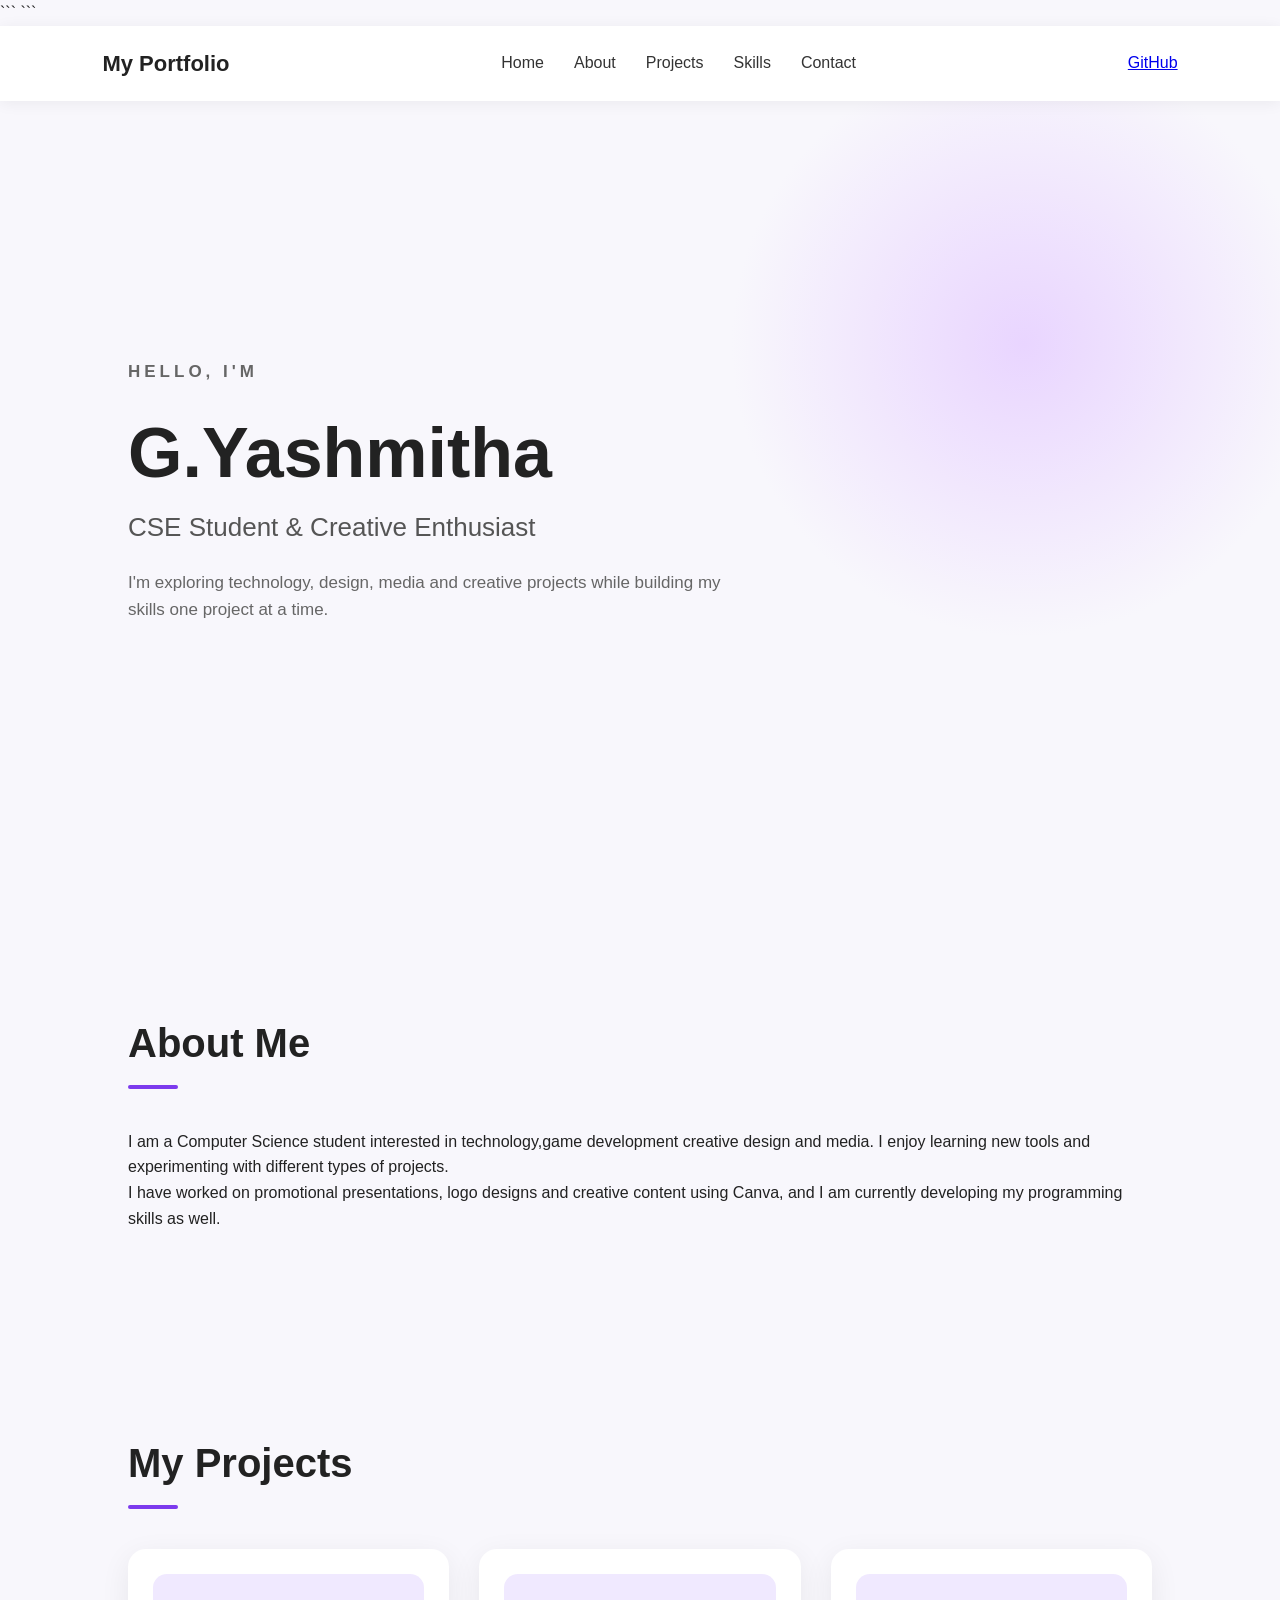
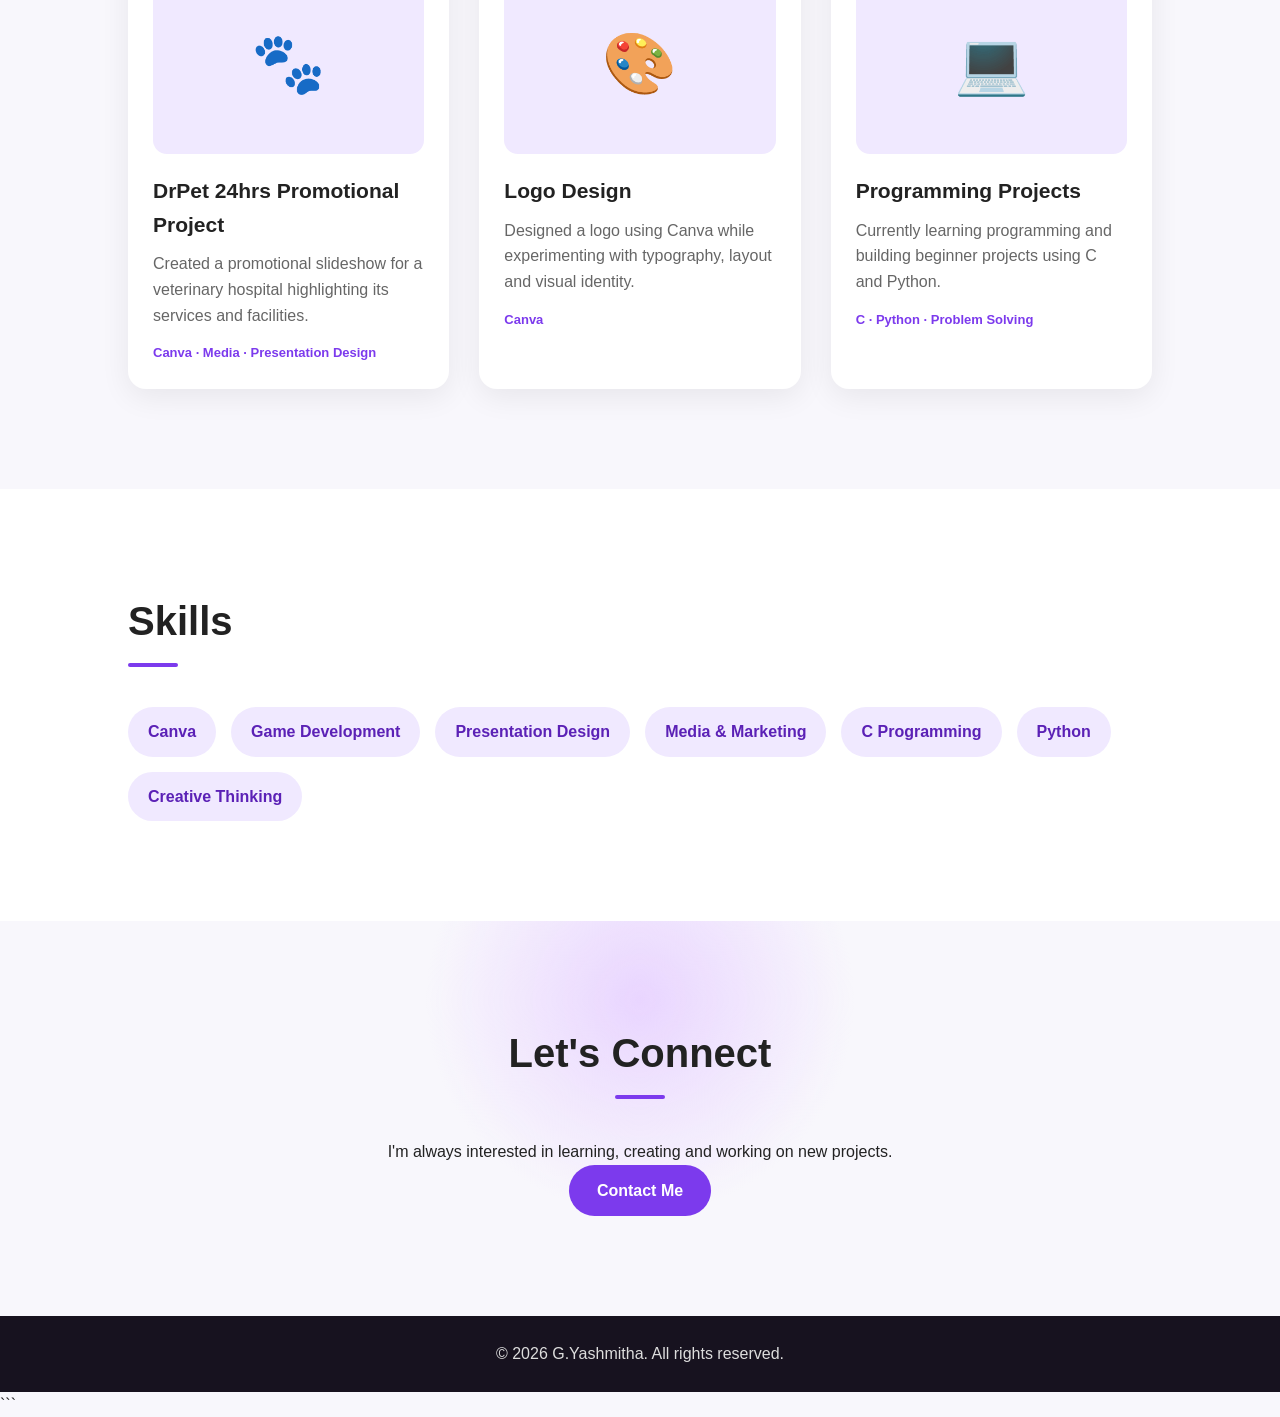
==== commit 8b1d35ed: "Add files via upload" ====
--- a/index.html
+++ b/index.html
@@ -1,690 +1,192 @@
 <!DOCTYPE html>
-<!-- saved from url=(0056)https://github.com/yashmitha-star/My-portfolio/tree/main -->
-<html lang="en" data-color-mode="auto" data-light-theme="light" data-dark-theme="dark" data-a11y-animated-images="system" data-a11y-link-underlines="true" class="js-focus-visible"><head><meta http-equiv="Content-Type" content="text/html; charset=UTF-8"><style type="text/css">.turbo-progress-bar {
-  position: fixed;
-  display: block;
-  top: 0;
-  left: 0;
-  height: 3px;
-  background: #0076ff;
-  z-index: 2147483647;
-  transition:
-    width 300ms ease-out,
-    opacity 150ms 150ms ease-in;
-  transform: translate3d(0, 0, 0);
-}
-</style><style>
-:root {
-  --fontStack-monospace: "Monaspace Neon", ui-monospace, SFMono-Regular, SF Mono, Menlo, Consolas, Liberation Mono, monospace !important;
-}
-</style>
+
+<html lang="en">
+<head>
+    <meta charset="UTF-8">
+    <meta name="viewport" content="width=device-width, initial-scale=1.0">
+
+```
+<title>My Portfolio</title>
+
+<link rel="stylesheet" href="style.css">
+```
+
+</head>
+
+<body>
+
+<!-- Navigation -->
+<nav>
+    <h2>My Portfolio</h2>
+
+    <div class="nav-links">
+        <a href="#home">Home</a>
+        <a href="#about">About</a>
+        <a href="#projects">Projects</a>
+        <a href="#skills">Skills</a>
+        <a href="#contact">Contact</a>
+    </div>
+    <div class="social-links">
+        <a href="https://github.com/yashmitha-star"
+           target="_blank">
+            GitHub
+        </a>
+    </div>
+</nav>
 
 
 
+<!-- Home -->
+<section id="home" class="hero">
 
-  
-    
-  <link rel="dns-prefetch" href="https://github.githubassets.com/">
-  <link rel="dns-prefetch" href="https://avatars.githubusercontent.com/">
-  <link rel="dns-prefetch" href="https://github-cloud.s3.amazonaws.com/">
-  <link rel="dns-prefetch" href="https://user-images.githubusercontent.com/">
-  <link rel="preconnect" href="https://github.githubassets.com/" crossorigin="">
-  <link rel="preconnect" href="https://avatars.githubusercontent.com/">
+    <div>
+        <p class="small-text">HELLO, I'M</p>
 
-<script type="importmap">{"imports":{"react":"https://github.githubassets.com/assets/react-e27d1b3e03961e68.js","react-dom":"https://github.githubassets.com/assets/react-dom-e5fd46a22d5c4058.js","react-dom/client":"https://github.githubassets.com/assets/react-dom-client-1b4a3ee065998cea.js","react-is":"https://github.githubassets.com/assets/react-is-e0b593954b4706d8.js","react-reconciler":"https://github.githubassets.com/assets/react-reconciler-8e99e505c4429605.js","react/compiler-runtime":"https://github.githubassets.com/assets/react-compiler-runtime-4610bd6d3de9c049.js","react/jsx-dev-runtime":"https://github.githubassets.com/assets/react-jsx-dev-runtime-ea55d68667d559e5.js","react/jsx-runtime":"https://github.githubassets.com/assets/react-jsx-runtime-4915cb0f5b3aff04.js","scheduler":"https://github.githubassets.com/assets/scheduler-58b860b049ca307c.js"}}</script>
-<meta name="react-profiling" content="0" data-turbo-transient="true">
-<meta name="react-import-map" content="react,react-dom,react-dom/client,react-dom/profiling,react-is,react-reconciler,react/compiler-runtime,react/jsx-dev-runtime,react/jsx-runtime,scheduler@777f63f87cd0" data-turbo-track="reload">
-<link crossorigin="anonymous" rel="modulepreload" href="https://github.githubassets.com/assets/react-e27d1b3e03961e68.js">
-<link crossorigin="anonymous" rel="modulepreload" href="https://github.githubassets.com/assets/react-compiler-runtime-4610bd6d3de9c049.js">
-<link crossorigin="anonymous" rel="modulepreload" href="https://github.githubassets.com/assets/scheduler-58b860b049ca307c.js">
-<link crossorigin="anonymous" rel="modulepreload" href="https://github.githubassets.com/assets/react-dom-e5fd46a22d5c4058.js">
-<link crossorigin="anonymous" rel="modulepreload" href="https://github.githubassets.com/assets/react-dom-client-1b4a3ee065998cea.js">
-<link crossorigin="anonymous" rel="modulepreload" href="https://github.githubassets.com/assets/react-is-e0b593954b4706d8.js">
-<link crossorigin="anonymous" rel="modulepreload" href="https://github.githubassets.com/assets/react-jsx-runtime-4915cb0f5b3aff04.js">
-<link crossorigin="anonymous" rel="modulepreload" href="https://github.githubassets.com/assets/react-reconciler-8e99e505c4429605.js">
+        <h1>G.Yashmitha</h1>
 
-  
+        <h2>CSE Student & Creative Enthusiast</h2>
+
+        <p>
+            I'm exploring technology, design, media and creative projects
+            while building my skills one project at a time.
+        </p>
+
+        
+    </div>
+
+</section>
 
 
-  <link crossorigin="anonymous" media="all" rel="stylesheet" href="./index.html_files/light-99f877e9ddfc0e51.css"><link crossorigin="anonymous" media="all" rel="stylesheet" href="./index.html_files/dark-79ad2ace604703b3.css"><link data-color-theme="light_high_contrast" crossorigin="anonymous" media="all" rel="stylesheet" data-href="https://github.githubassets.com/assets/light_high_contrast-48fdd0811afbab3c.css"><link data-color-theme="light_colorblind" crossorigin="anonymous" media="all" rel="stylesheet" data-href="https://github.githubassets.com/assets/light_colorblind-f4bf1142976e4bbf.css"><link data-color-theme="light_colorblind_high_contrast" crossorigin="anonymous" media="all" rel="stylesheet" data-href="https://github.githubassets.com/assets/light_colorblind_high_contrast-f661b49995ba0bd8.css"><link data-color-theme="light_tritanopia" crossorigin="anonymous" media="all" rel="stylesheet" data-href="https://github.githubassets.com/assets/light_tritanopia-0b38d22346321c92.css"><link data-color-theme="light_tritanopia_high_contrast" crossorigin="anonymous" media="all" rel="stylesheet" data-href="https://github.githubassets.com/assets/light_tritanopia_high_contrast-f1c62c9e70259b9f.css"><link data-color-theme="dark_high_contrast" crossorigin="anonymous" media="all" rel="stylesheet" data-href="https://github.githubassets.com/assets/dark_high_contrast-24484a076f02295f.css"><link data-color-theme="dark_colorblind" crossorigin="anonymous" media="all" rel="stylesheet" data-href="https://github.githubassets.com/assets/dark_colorblind-f50cacf0a86b9929.css"><link data-color-theme="dark_colorblind_high_contrast" crossorigin="anonymous" media="all" rel="stylesheet" data-href="https://github.githubassets.com/assets/dark_colorblind_high_contrast-e61d4f4ca17852c2.css"><link data-color-theme="dark_tritanopia" crossorigin="anonymous" media="all" rel="stylesheet" data-href="https://github.githubassets.com/assets/dark_tritanopia-39c10993d5603fac.css"><link data-color-theme="dark_tritanopia_high_contrast" crossorigin="anonymous" media="all" rel="stylesheet" data-href="https://github.githubassets.com/assets/dark_tritanopia_high_contrast-73236c840c0c7d90.css"><link data-color-theme="dark_dimmed" crossorigin="anonymous" media="all" rel="stylesheet" data-href="https://github.githubassets.com/assets/dark_dimmed-0de76f07cc035b10.css"><link data-color-theme="dark_dimmed_high_contrast" crossorigin="anonymous" media="all" rel="stylesheet" data-href="https://github.githubassets.com/assets/dark_dimmed_high_contrast-fd1500c8744e40d6.css">
+<!-- About -->
+<section id="about">
 
-  <style type="text/css">
-    :root {
-      --tab-size-preference: 4;
-    }
+    <h2 class="section-title">About Me</h2>
 
-    pre, code {
-      tab-size: var(--tab-size-preference);
-    }
-  </style>
+    <p>
+        I am a Computer Science student interested in technology,game development
+       creative design and media. I enjoy learning new tools and
+        experimenting with different types of projects.
+    </p>
 
-    <link crossorigin="anonymous" media="all" rel="stylesheet" href="./index.html_files/primer-primitives-ed9ca172356fd545.css">
-    <link crossorigin="anonymous" media="all" rel="stylesheet" href="./index.html_files/primer-tailwind-compatible-330c475bd59f66d2.css">
-    <link crossorigin="anonymous" media="all" rel="stylesheet" href="./index.html_files/global-54ba76e934a49d7c.css">
-    <link crossorigin="anonymous" media="all" rel="stylesheet" href="./index.html_files/github-456bd5deb85c7ecd.css">
-    <link crossorigin="anonymous" media="all" rel="stylesheet" href="./index.html_files/tailwind-46b53ca2d13bc09d.css">
-  <link crossorigin="anonymous" media="all" rel="stylesheet" href="./index.html_files/repository-11ee8a031c040c1a.css">
-<link crossorigin="anonymous" media="all" rel="stylesheet" href="./index.html_files/code-2d56bdb0166c0238.css">
+    <p>
+        I have worked on promotional presentations, logo designs and
+        creative content using Canva, and I am currently developing
+        my programming skills as well.
+    </p>
 
-  
-
-  <script type="application/json" id="client-env">{"locale":"en","featureFlags":["actions_enable_background_steps","actions_new_hosted_runner_image_select_sizes_and_versions","actions_workflow_language_service_allow_case_function","activity_diff_file_tree","activity_repos_file_tree","activity_repos_overview_header","activity_repos_overview_sidebar","agent_author_search_expansion","agent_author_search_expansion_ui_pulls","alternate_user_config_repo","async_conversion_coverage_enabled","billing_billable_licenses_cost_center_bucket_fix","billing_budget_expiration","billing_cost_center_list_assigned_resources","billing_discount_threshold_notification","billing_ui_budget_pagination_enabled","ccr_implement_suggestion_refresh","code_quality_enablement_banner_targeting","code_quality_remove_preview","code_view_checks_live_updates","code_view_raf_sticky_lines","codemirror_inp_optimizations","codespaces_prebuild_region_target_update","coding_agent_third_party_model_ui","copilot_agent_snippy","copilot_api_agentic_issue_marshal_yaml","copilot_automation_repo_mcp_servers","copilot_automations_pagination","copilot_chat_auto_mode_v2","copilot_chat_clear_model_selection_for_default_change","copilot_chat_disable_model_picker_while_streaming","copilot_chat_header_reorder","copilot_chat_increase_token_padding","copilot_chat_max_upsell","copilot_chat_minimize_contextual","copilot_chat_models_browser_cache","copilot_chat_reduce_quota_checks","copilot_chat_vision_dotcom_chat_ga_gate","copilot_css_textarea_autosize","copilot_custom_copilots","copilot_custom_copilots_feature_preview","copilot_duplicate_thread","copilot_extensions_removal_on_marketplace","copilot_fix_failed_workflows_all_skus","copilot_hide_hovercard","copilot_immersive_embedded_draggable","copilot_immersive_embedded_header_button","copilot_immersive_file_block_transition_open","copilot_immersive_file_preview_keep_mounted","copilot_immersive_suggestion_pills","copilot_immersive_task_hyperlinking","copilot_immersive_task_within_chat_thread","copilot_issue_list_show_more","copilot_mc_cli_resume_any_users_task","copilot_mission_control_agent_merge_fix_ci","copilot_mission_control_agent_merge_resolve_conflicts","copilot_mission_control_agents_repository_enablement","copilot_mission_control_early_stop","copilot_mission_control_environment_list_icons","copilot_mission_control_managed_sandbox_environments","copilot_mission_control_needs_attention","copilot_mission_control_reasoning_effort","copilot_mission_control_repo_hovercards","copilot_mission_control_sandbox_client_side_clone","copilot_mission_control_sandbox_remote_bypass","copilot_mission_control_session_filters","copilot_mission_control_task_alive_updates","copilot_mission_control_task_sharing","copilot_org_policy_page_focus_mode","copilot_pr_chat_enhancements","copilot_prominent_upgrade_button","copilot_resource_panel","copilot_share_active_subthread","copilot_spaces_ga","copilot_spaces_individual_policies_ga","copilot_spark_handle_nil_friendly_name","copilot_swe_agent_authorization_status_ui","copilot_swe_agent_automation_resource_scoped_writes","copilot_swe_agent_hide_model_picker_if_only_auto","copilot_swe_agent_issue_comment_trigger","copilot_swe_agent_pr_comment_model_picker","copilot_swe_agent_pull_request_comment_trigger","copilot_swe_agent_pull_request_merged_trigger","copilot_swe_agent_pull_request_opened_trigger","copilot_swe_agent_pull_request_synchronize_trigger","copilot_swe_agent_use_subagents","copilot_task_api_github_rest_style","copilot_task_scoped_alive_channel","copilot_token_based_billing","copilot_unconfigured_is_inherited","copilot_user_can_upgrade_plan_field","copilot_workbench_sunset","copilot_workbench_sunset_redirect","copilot_workbench_ubb","dashboard_indexeddb_caching","dashboard_lists_max_age_filter","dashboard_universe_2025","dashboard_universe_2025_feedback_dialog","fgpat_permissions_selector_redesign","glc_code_quality_repo_settings_workflow_config","hide_github_models_ui","hide_groups_list_for_few_groups","hyperspace_2025_logged_out_batch_1","hyperspace_2025_logged_out_batch_2","hyperspace_2025_logged_out_batch_3","in_product_messaging_datadog_monitoring","ipm_global_transactional_message_copilot","ipm_global_transactional_message_issues","ipm_global_transactional_message_prs","ipm_global_transactional_message_repos","ipm_global_transactional_message_spaces","ipm_ubb_individual_budget_banner","issue_fields_multi_select","issue_inline_avatars","issue_pinned_views","issue_pinned_views_optimistic_updates","issue_relative_time_micro","issues_dashboard_sso_structured_errors","issues_expanded_file_types","issues_hide_closed_sub_issues","issues_lazy_load_comment_box_suggestions","issues_react_chrome_container_query_fix","issues_react_include_bots_in_pickers","issues_react_ui_feedback","labels_archiving","labels_archiving_info","landing_pages_ninetailed","lifecycle_label_name_updates","marketing_cookie_consent_banner","marketing_pages_search_explore_provider","memex_default_issue_create_repository","memex_lazy_hydrate_agent_tasks","memex_live_update_hovercard","memex_mwl_filter_field_delimiter","memex_remove_deprecated_type_issue","memex_roadmap_drag_style","merge_queue_restricted_pushers_warning","merge_status_checks_refetch_dedupe","merge_status_header_feedback","oauth_authorize_clickjacking_protection","octocaptcha_origin_optimization","pr_sfv_new_diff_fetch","primer_react_css_anchor_positioning","primer_react_merged_forwarded_refs","prs_copilot_app_open_action","prs_css_anchor_positioning","prx_files","pull_request_commit_checks_dialog","pull_request_copilot_attribution_header","pull_request_files_virtualization","pull_request_overview_panel_edit_description","pull_request_persister","pull_request_stacks_feedback_dialog","pull_request_virtualization_image_estimate","pull_request_virtualization_loader_batching","pull_request_virtualization_scroll_compensation","pull_request_virtualization_scroll_intent","pulls_dashboard_sidebar_layout","quick_search_lazy_suggestions","react_blob_isolate_code_lines","react_blob_overlay","react_blob_ssr_content_visibility","react_data_router_tanstack_allowed","react_query_props_with_key","react_sandbox_future_tanstack","repo_app_turbo","repo_issues_sidebar_layout","repo_pulls_dashboard_declutter","repo_pulls_dashboard_persistence","repo_pulls_dashboard_surface","repos_contributors_limited_default_range","repository_manifest_redirect_url_encoding","repository_suggester_elastic_search","review_involves_filter","rule_ignored_file_paths","rulesets_actor_list_editor","sample_network_conn_type","security_center_artifact_filters_popover","see_who_reacted","semantic_similarity_duplicate_issue_detection","session_logs_ungroup_reasoning_text","set_sha256_on_repo_creation_form","site_banner_desktop_copilot_app","site_ghca_pixel_mona","site_github_app_ga_page","site_github_app_ga_page_highlight","site_github_app_mobile_native_share","site_global_banner_dev_days_attendee","site_global_banner_learn_copilot_sdk","site_global_nav_spark_models_removed","spark_prompt_secret_scanning","spark_server_connection_status","suggest_custom_property_values_copilot","suppress_automated_browser_vitals","swp_forms_disable_octocaptcha","thread_resolution_reason","track_notifications_settings_usage","ui_route_code_view","ui_route_repos","ui_service_compute_cohort","ui_service_compute_eligible","ui_service_compute_proxy_control","ui_service_referrer_metrics","ui_service_staleness_detection","unified_batch_pr_comments","update_issue_suggestions","user_code_paste_ux","viewscreen_sandbox","warn_inaccessible_attachments","webp_support","workbench_store_readonly","workstream_plugin_bootstrap"],"login":"yashmitha-star","uiComputeCohort":"control","githubDomain":"https://github.com","copilotApiOverrideUrl":"https://api.individual.githubcopilot.com","cmcApiUrl":"https://api.github.com/cmc_internal/api"}</script>
-<link crossorigin="anonymous" rel="modulepreload" href="https://github.githubassets.com/assets/wp-runtime-8fd48e33d560c050.js">
-<link crossorigin="anonymous" rel="modulepreload" href="https://github.githubassets.com/assets/app-foundation-74e9766bd696d26a.js">
-<link crossorigin="anonymous" rel="modulepreload" href="https://github.githubassets.com/assets/app-runtime-eed8df9c2267c378.js">
-<link crossorigin="anonymous" rel="modulepreload" href="https://github.githubassets.com/assets/fetch-utilities-5305162aa9984914.js">
-<link crossorigin="anonymous" rel="modulepreload" href="https://github.githubassets.com/assets/ser-cd1b421ad0ad7ed5.js">
-<script crossorigin="anonymous" type="module" src="./index.html_files/environment-6f4b1ce6d3fbac9f.js.download" defer="defer"></script>
-<link crossorigin="anonymous" media="all" rel="stylesheet" href="./index.html_files/app-runtime.94e436d05b4d028c.module.css">
-<link crossorigin="anonymous" rel="modulepreload" href="https://github.githubassets.com/assets/catalyst-86a8f5de995615f8.js">
-<link crossorigin="anonymous" rel="modulepreload" href="https://github.githubassets.com/assets/selector-observer-e88088f989b27670.js">
-<link crossorigin="anonymous" rel="modulepreload" href="https://github.githubassets.com/assets/relative-time-element-7cdf4e0db98b997c.js">
-<link crossorigin="anonymous" rel="modulepreload" href="https://github.githubassets.com/assets/by-6b3c07383371bf58.js">
-<link crossorigin="anonymous" rel="modulepreload" href="https://github.githubassets.com/assets/ja9-36f036c13c2e3a4c.js">
-<link crossorigin="anonymous" rel="modulepreload" href="https://github.githubassets.com/assets/kw-866fd9513ae95106.js">
-<link crossorigin="anonymous" rel="modulepreload" href="https://github.githubassets.com/assets/r1-b075aab3204f32f9.js">
-<link crossorigin="anonymous" rel="modulepreload" href="https://github.githubassets.com/assets/jz5-7c5d1669717041f8.js">
-<link crossorigin="anonymous" rel="modulepreload" href="https://github.githubassets.com/assets/hj-5126390ff433704d.js">
-<link crossorigin="anonymous" rel="modulepreload" href="https://github.githubassets.com/assets/j05-dce4d588268f0f7e.js">
-<script crossorigin="anonymous" type="module" src="./index.html_files/github-elements-2d5d7b02eaef62d1.js.download" defer="defer"></script>
-<script crossorigin="anonymous" type="module" src="./index.html_files/element-registry-eee543e21c66c0be.js.download" defer="defer"></script>
-<link crossorigin="anonymous" rel="modulepreload" href="https://github.githubassets.com/assets/runtime-helpers-f3f5d71440009c48.js">
-<link crossorigin="anonymous" rel="modulepreload" href="https://github.githubassets.com/assets/aria-live-76b18916d0c8ec4d.js">
-<link crossorigin="anonymous" rel="modulepreload" href="https://github.githubassets.com/assets/hotkey-5109c77d7ac61078.js">
-<link crossorigin="anonymous" rel="modulepreload" href="https://github.githubassets.com/assets/react-core-fbb00aaa3ab9abdf.js">
-<link crossorigin="anonymous" rel="modulepreload" href="https://github.githubassets.com/assets/04-9cb1f09b927a3a68.js">
-<link crossorigin="anonymous" rel="modulepreload" href="https://github.githubassets.com/assets/urv-b9498edf8699ddd8.js">
-<link crossorigin="anonymous" rel="modulepreload" href="https://github.githubassets.com/assets/4t-364e19c63d726e9a.js">
-<link crossorigin="anonymous" rel="modulepreload" href="https://github.githubassets.com/assets/6ny-c969fbae697a356f.js">
-<link crossorigin="anonymous" rel="modulepreload" href="https://github.githubassets.com/assets/yhq-3a209035a30b1a09.js">
-<link crossorigin="anonymous" rel="modulepreload" href="https://github.githubassets.com/assets/z1v-da5b33b877bfa358.js">
-<link crossorigin="anonymous" rel="modulepreload" href="https://github.githubassets.com/assets/wo-09f85d22a6c8931b.js">
-<link crossorigin="anonymous" rel="modulepreload" href="https://github.githubassets.com/assets/9y-81cfe57dc9040f3e.js">
-<link crossorigin="anonymous" rel="modulepreload" href="https://github.githubassets.com/assets/j0-41a4cf04cbd99503.js">
-<link crossorigin="anonymous" rel="modulepreload" href="https://github.githubassets.com/assets/0p-81491ed0d9d666e2.js">
-<script crossorigin="anonymous" type="module" src="./index.html_files/behaviors-a240d699110686a3.js.download" defer="defer"></script>
-<link crossorigin="anonymous" media="all" rel="stylesheet" href="./index.html_files/react-core.5858534b1c27f133.module.css">
-<link crossorigin="anonymous" rel="modulepreload" href="https://github.githubassets.com/assets/n9-97e2e5539969aaaf.js">
-<script crossorigin="anonymous" type="module" src="./index.html_files/codespaces-1a6660348114ed14.js.download" defer="defer"></script>
-<link crossorigin="anonymous" rel="modulepreload" href="https://github.githubassets.com/assets/ic-991f04433f366e7b.js">
-<script crossorigin="anonymous" type="module" src="./index.html_files/repositories-1201acc35db4c209.js.download" defer="defer"></script>
-<script crossorigin="anonymous" type="module" src="./index.html_files/code-menu-7c74cc817774f61a.js.download" defer="defer"></script>
-  
-  <link crossorigin="anonymous" rel="modulepreload" href="https://github.githubassets.com/assets/primer-react-12ebdc24dcff1ecc.js">
-<link crossorigin="anonymous" rel="modulepreload" href="https://github.githubassets.com/assets/ncx-9a860680a5f230b9.js">
-<link crossorigin="anonymous" rel="modulepreload" href="https://github.githubassets.com/assets/j6-363f0ebf4f62f310.js">
-<link crossorigin="anonymous" rel="modulepreload" href="https://github.githubassets.com/assets/t7l-bf6f21d7e7a43c35.js">
-<link crossorigin="anonymous" rel="modulepreload" href="https://github.githubassets.com/assets/fe-7576d9b281e2106a.js">
-<link crossorigin="anonymous" rel="modulepreload" href="https://github.githubassets.com/assets/wsr-5fd3071e5a9061ab.js">
-<link crossorigin="anonymous" rel="modulepreload" href="https://github.githubassets.com/assets/0n-ecadb2ffe6b01ba2.js">
-<link crossorigin="anonymous" rel="modulepreload" href="https://github.githubassets.com/assets/xv-51cb34754bda73a9.js">
-<link crossorigin="anonymous" rel="modulepreload" href="https://github.githubassets.com/assets/n4u-6317ce1c31aed1db.js">
-<link crossorigin="anonymous" rel="modulepreload" href="https://github.githubassets.com/assets/j8s-d90ce3a169b741ed.js">
-<link crossorigin="anonymous" rel="modulepreload" href="https://github.githubassets.com/assets/la-de176c4ee471f2b3.js">
-<link crossorigin="anonymous" rel="modulepreload" href="https://github.githubassets.com/assets/eag-d9eea130fa716df9.js">
-<link crossorigin="anonymous" rel="modulepreload" href="https://github.githubassets.com/assets/y2-87df441f1bc5a264.js">
-<link crossorigin="anonymous" rel="modulepreload" href="https://github.githubassets.com/assets/kcz-607e36c8a3751cf0.js">
-<link crossorigin="anonymous" rel="modulepreload" href="https://github.githubassets.com/assets/x4-65dba777efd828f3.js">
-<link crossorigin="anonymous" rel="modulepreload" href="https://github.githubassets.com/assets/gzu-1a09248f686325f6.js">
-<link crossorigin="anonymous" rel="modulepreload" href="https://github.githubassets.com/assets/on-95be29ba1ef725d9.js">
-<link crossorigin="anonymous" rel="modulepreload" href="https://github.githubassets.com/assets/bi0-e2f78de823e39ca9.js">
-<link crossorigin="anonymous" rel="modulepreload" href="https://github.githubassets.com/assets/b1-1dbc371cef78c3c1.js">
-<link crossorigin="anonymous" rel="modulepreload" href="https://github.githubassets.com/assets/0l5-55aa9485c732f0ca.js">
-<link crossorigin="anonymous" rel="modulepreload" href="https://github.githubassets.com/assets/c2z-c92998400310b94b.js">
-<link crossorigin="anonymous" rel="modulepreload" href="https://github.githubassets.com/assets/f9-038758dcbfe08dab.js">
-<link crossorigin="anonymous" rel="modulepreload" href="https://github.githubassets.com/assets/0k-b7df0a74912a42bf.js">
-<link crossorigin="anonymous" rel="modulepreload" href="https://github.githubassets.com/assets/sp-2bbb73a69162e23b.js">
-<link crossorigin="anonymous" rel="modulepreload" href="https://github.githubassets.com/assets/og-93ae8b358505d372.js">
-<link crossorigin="anonymous" rel="modulepreload" href="https://github.githubassets.com/assets/b9-69d9b60a1b1fcd59.js">
-<link crossorigin="anonymous" rel="modulepreload" href="https://github.githubassets.com/assets/ec-ec74cb1fa6c31a3f.js">
-<link crossorigin="anonymous" rel="modulepreload" href="https://github.githubassets.com/assets/du-bbe0f39cd2abe9a0.js">
-<link crossorigin="anonymous" rel="modulepreload" href="https://github.githubassets.com/assets/ql0-6accb9e40c25a6a5.js">
-<link crossorigin="anonymous" rel="modulepreload" href="https://github.githubassets.com/assets/20x-3816f66aa95f0fea.js">
-<link crossorigin="anonymous" rel="modulepreload" href="https://github.githubassets.com/assets/dsj-cb1e4ddbce4f007b.js">
-<link crossorigin="anonymous" rel="modulepreload" href="https://github.githubassets.com/assets/wp-9f5235d335ab624b.js">
-<link crossorigin="anonymous" rel="modulepreload" href="https://github.githubassets.com/assets/ko6-9e80f7ac359e3c43.js">
-<link crossorigin="anonymous" rel="modulepreload" href="https://github.githubassets.com/assets/uw-8c275f7ac25b7cf6.js">
-<link crossorigin="anonymous" rel="modulepreload" href="https://github.githubassets.com/assets/bsb-4f4ac8c20da73fac.js">
-<link crossorigin="anonymous" rel="modulepreload" href="https://github.githubassets.com/assets/w5-13e3a7548bb20af9.js">
-<link crossorigin="anonymous" rel="modulepreload" href="https://github.githubassets.com/assets/fm-9bc913d1959fabab.js">
-<link crossorigin="anonymous" rel="modulepreload" href="https://github.githubassets.com/assets/z-69921967c33df3d9.js">
-<link crossorigin="anonymous" rel="modulepreload" href="https://github.githubassets.com/assets/h0-010921512138e12f.js">
-<link crossorigin="anonymous" rel="modulepreload" href="https://github.githubassets.com/assets/5p-ae5db0820116fb43.js">
-<link crossorigin="anonymous" rel="modulepreload" href="https://github.githubassets.com/assets/8vq-b2af216e992e11ef.js">
-<link crossorigin="anonymous" rel="modulepreload" href="https://github.githubassets.com/assets/g5-b501f75e99f2d2c4.js">
-<link crossorigin="anonymous" rel="modulepreload" href="https://github.githubassets.com/assets/xc-f5d51b571cd317cb.js">
-<link crossorigin="anonymous" rel="modulepreload" href="https://github.githubassets.com/assets/arw-51e8918a1b75a80f.js">
-<script crossorigin="anonymous" type="module" src="./index.html_files/code-view-8a60b12b2c44a6ee.js.download" defer="defer"></script>
-<link crossorigin="anonymous" media="all" rel="stylesheet" href="./index.html_files/primer-react-css.9d59d1018a52a53c.module.css">
-<link crossorigin="anonymous" media="all" rel="stylesheet" href="./index.html_files/ql0.bd9e6b542f167fd8.module.css">
-<link crossorigin="anonymous" media="all" rel="stylesheet" href="./index.html_files/z.3094038d30e96da5.module.css">
-<link crossorigin="anonymous" media="all" rel="stylesheet" href="./index.html_files/xc.13e027137438fd9f.module.css">
-<link crossorigin="anonymous" media="all" rel="stylesheet" href="./index.html_files/code-view.30fbd4960d2addf1.module.css">
+</section>
 
 
-  <title>yashmitha-star/My-portfolio</title>
+<!-- Projects -->
+<section id="projects">
+
+    <h2 class="section-title">My Projects</h2>
+
+    <div class="projects-container">
+
+        <div class="project-card">
+
+            <div class="project-image">
+                🐾
+            </div>
+
+            <h3>DrPet 24hrs Promotional Project</h3>
+
+            <p>
+                Created a promotional slideshow for a veterinary
+                hospital highlighting its services and facilities.
+            </p>
+
+            <p class="tools">Canva · Media · Presentation Design</p>
+
+        </div>
 
 
+        <div class="project-card">
 
-  <meta name="route-pattern" content="/:user_id/:repository" data-turbo-transient="">
-  <meta name="route-controller" content="files" data-turbo-transient="">
-  <meta name="route-action" content="disambiguate" data-turbo-transient="">
-  <meta name="fetch-nonce" content="v2:f89f50b2-708d-baa4-6919-24a3aca3e213">
+            <div class="project-image">
+                🎨
+            </div>
 
-    
-  <meta name="current-catalog-service-hash" content="f3abb0cc802f3d7b95fc8762b94bdcb13bf39634c40c357301c4aa1d67a256fb">
+            <h3>Logo Design</h3>
+
+            <p>
+                Designed a logo using Canva while experimenting with
+                typography, layout and visual identity.
+            </p>
+
+            <p class="tools">Canva</p>
+
+        </div>
 
 
-  <meta name="request-id" content="CA0B:2477E1:1654AD1:1856127:6AABF461" data-turbo-transient="true"><meta name="html-safe-nonce" content="e817a634105364e5ecfea6a0d0f90b041628e2a899c23f6fe4b15f47c7a8bd3d" data-turbo-transient="true"><meta name="visitor-payload" content="[base64]" data-turbo-transient="true"><meta name="visitor-hmac" content="442c9bf3168d51ad35ad3b4f509d66e2992a4381847be8fdb3fd5f1b6be1b066" data-turbo-transient="true">
+        <div class="project-card">
+
+            <div class="project-image">
+                💻
+            </div>
+
+            <h3>Programming Projects</h3>
+
+            <p>
+                Currently learning programming and building beginner
+                projects using C and Python.
+            </p>
+
+            <p class="tools">C · Python · Problem Solving</p>
+
+        </div>
+
+    </div>
+
+</section>
 
 
-    <meta name="hovercard-subject-tag" content="repository:1374522252" data-turbo-transient="">
+<!-- Skills -->
+<section id="skills">
+
+    <h2 class="section-title">Skills</h2>
+
+    <div class="skills-container">
+
+        <span>Canva</span>
+        <span>Game Development </span>
+        
+        <span>Presentation Design</span>
+        <span>Media & Marketing</span>
+        <span>C Programming</span>
+        <span>Python</span>
+        <span>Creative Thinking</span>
+
+    </div>
+
+</section>
 
 
-  <meta name="github-keyboard-shortcuts" content="repository,copilot" data-turbo-transient="true">
-  
+<!-- Contact -->
+<section id="contact">
 
-  <meta name="selected-link" value="repo_source" data-turbo-transient="">
-  <link rel="assets" href="https://github.githubassets.com/">
+    <h2 class="section-title">Let's Connect</h2>
 
-    <meta name="google-site-verification" content="Apib7-x98H0j5cPqHWwSMm6dNU4GmODRoqxLiDzdx9I">
+    <p>
+        I'm always interested in learning, creating and working
+        on new projects.
+    </p>
 
-<meta name="octolytics-url" content="https://collector.github.com/github/collect"><meta name="octolytics-actor-id" content="329974932"><meta name="octolytics-actor-login" content="yashmitha-star"><meta name="octolytics-actor-hash" content="aeb38755ccf6531065d0eb70b65c27604c3909dfa17c3905351283809d4bcdb2">
+    <a href="mailto:dart.yashmitha@gmail.com" class="button">
+        Contact Me
+    </a>
+
+</section>
 
 
-
-
-
-  <meta name="analytics-location" content="/&lt;user-name&gt;/&lt;repo-name&gt;" data-turbo-transient="true">
-
-  
-
-
-
-
-    <meta name="user-login" content="yashmitha-star">
-
-  <link rel="sudo-modal" href="https://github.com/sessions/sudo_modal">
-
-    <meta name="viewport" content="width=device-width">
-
-    
-
-      <meta name="description" content="Contribute to yashmitha-star/My-portfolio development by creating an account on GitHub.">
-
-      <link rel="search" type="application/opensearchdescription+xml" href="https://github.com/opensearch.xml" title="GitHub">
-
-    <link rel="fluid-icon" href="https://github.com/fluidicon.png" title="GitHub">
-    <meta property="fb:app_id" content="1401488693436528">
-    <meta name="apple-itunes-app" content="app-id=1477376905, app-argument=https://github.com/yashmitha-star/My-portfolio">
-
-      <meta name="twitter:image" content="https://opengraph.githubassets.com/bc49462f33234177d734acbb3ce6f9692cd21b038c19fa7a3354a7788080b637/yashmitha-star/My-portfolio"><meta name="twitter:site" content="@github"><meta name="twitter:card" content="summary_large_image"><meta name="twitter:title" content="yashmitha-star/My-portfolio"><meta name="twitter:description" content="Contribute to yashmitha-star/My-portfolio development by creating an account on GitHub.">
-  <meta property="og:image" content="https://opengraph.githubassets.com/bc49462f33234177d734acbb3ce6f9692cd21b038c19fa7a3354a7788080b637/yashmitha-star/My-portfolio"><meta property="og:image:alt" content="Contribute to yashmitha-star/My-portfolio development by creating an account on GitHub."><meta property="og:image:width" content="1200"><meta property="og:image:height" content="600"><meta property="og:site_name" content="GitHub"><meta property="og:type" content="object"><meta property="og:title" content="yashmitha-star/My-portfolio"><meta property="og:url" content="https://github.com/yashmitha-star/My-portfolio"><meta property="og:description" content="Contribute to yashmitha-star/My-portfolio development by creating an account on GitHub.">
-  
-
-
-      <link rel="shared-web-socket" href="wss://alive.github.com/_sockets/u/329974932/ws?session=eyJ2IjoiVjMiLCJ1IjozMjk5NzQ5MzIsInMiOjIzMDQxNzIzMzMsImMiOjM1MDIyNTYzOTksInQiOjE3ODk2NTQxMTR9--64f8164cee5b20050c4c958182266c5b58e45ec1d5b9e811c6305deb84804627" data-refresh-url="/_alive" data-session-id="75c187ce608abf9e9bea6e2683f081f51095812981089ccd2b0a138879b82601">
-
-      <link rel="service-worker-src" href="https://github.com/assets-cdn/worker/service-worker-cb356ea864bb5bb5.js?current_user=yashmitha-star&amp;errors_url=https%3A%2F%2Fapi.github.com%2F_private%2Fbrowser%2Ferrors&amp;release=e06d31147700314279e056e0343850dac6fd494e&amp;actor_id=329974932&amp;is_staff=false&amp;issues_index_data_router=0&amp;analytics_collector_url=https%3A%2F%2Fcollector.github.com%2Fgithub%2Fcollect">
-
-      <meta name="hostname" content="github.com">
-
-
-      <meta name="keyboard-shortcuts-preference" content="all">
-      <meta name="hovercards-preference" content="true">
-      <meta name="announcement-preference-hovercard" content="true">
-
-        <meta name="expected-hostname" content="github.com">
-
-
-  <meta http-equiv="x-pjax-version" content="ee0e4c6eea0abc95eda970513d518a8945a159c7bc272a8b355f60fe72e3a1c4" data-turbo-track="reload">
-  <meta http-equiv="x-pjax-csp-version" content="0c5c6e5334a905d8f9521e09eadcffba484d422e0d262e07ff922e6bc18b2ac6" data-turbo-track="reload">
-  <meta http-equiv="x-pjax-css-version" content="ec4c7b86d7b57240253150b827ea48b04e08d8760dc6553d2a04f62000f3fe0c" data-turbo-track="reload">
-  <meta http-equiv="x-pjax-js-version" content="f52ff2ff5cffff9653f6f53d3625ab46ba06df88201b484afe0cfa684a29af45" data-turbo-track="reload">
-
-  <meta name="turbo-cache-control" content="no-preview" data-turbo-transient="">
-
-      <meta name="turbo-cache-control" content="no-cache" data-turbo-transient="">
-
-    <meta data-hydrostats="publish">
-
-  <meta name="go-import" content="github.com/yashmitha-star/My-portfolio git https://github.com/yashmitha-star/My-portfolio.git">
-
-  <meta name="octolytics-dimension-user_id" content="329974932"><meta name="octolytics-dimension-user_login" content="yashmitha-star"><meta name="octolytics-dimension-repository_id" content="1374522252"><meta name="octolytics-dimension-repository_nwo" content="yashmitha-star/My-portfolio"><meta name="octolytics-dimension-repository_public" content="true"><meta name="octolytics-dimension-repository_is_fork" content="false"><meta name="octolytics-dimension-repository_network_root_id" content="1374522252"><meta name="octolytics-dimension-repository_network_root_nwo" content="yashmitha-star/My-portfolio">
-  <meta name="current-repo-nwo" content="yashmitha-star/My-portfolio">
-
-
-
-    
-
-    <meta name="turbo-body-classes" content="logged-in env-production page-responsive text-rendering-optimize-speed">
-  <meta name="disable-turbo" content="false">
-
-
-  <meta name="browser-stats-url" content="https://api.github.com/_private/browser/stats">
-
-
-  <meta name="browser-errors-url" content="https://api.github.com/_private/browser/errors">
-
-  <meta name="release" content="e06d31147700314279e056e0343850dac6fd494e" data-turbo-track="reload">
-  <meta name="ui-target" content="full">
-
-  <link rel="mask-icon" href="https://github.githubassets.com/assets/pinned-octocat-093da3e6fa40.svg" color="#000000">
-  <link rel="alternate icon" class="js-site-favicon" type="image/png" href="https://github.githubassets.com/favicons/favicon.png">
-  <link rel="icon" class="js-site-favicon" type="image/svg+xml" href="https://github.githubassets.com/favicons/favicon.svg" data-base-href="https://github.githubassets.com/favicons/favicon">
-
-<meta name="theme-color" content="#1e2327">
-<meta name="color-scheme" content="light dark">
-
-
-  <link rel="manifest" href="https://github.com/manifest.json" crossorigin="use-credentials">
-
-  <link rel="stylesheet" type="text/css" href="./index.html_files/bv.b256b1d32b3fe209.module.css" crossorigin="anonymous"><link rel="stylesheet" type="text/css" href="./index.html_files/u2l.3466b02db23691e4.module.css" crossorigin="anonymous"><link rel="stylesheet" type="text/css" href="./index.html_files/5j.552f29910a801124.module.css" crossorigin="anonymous"><link rel="stylesheet" type="text/css" href="./index.html_files/5r.aae84376abc656a1.module.css" crossorigin="anonymous"><link rel="stylesheet" type="text/css" href="./index.html_files/0l.552b95e450076f00.module.css" crossorigin="anonymous"><link rel="stylesheet" type="text/css" href="./index.html_files/fg.adb81b70ebd48273.module.css" crossorigin="anonymous"><link rel="stylesheet" type="text/css" href="./index.html_files/m4.194c0d76bec1bd3a.module.css" crossorigin="anonymous"><link rel="stylesheet" type="text/css" href="./index.html_files/sy.42c49f7558fbdf01.module.css" crossorigin="anonymous"><link rel="stylesheet" type="text/css" href="./index.html_files/yt.dc65a20875ce11f4.module.css" crossorigin="anonymous"><link rel="stylesheet" type="text/css" href="./index.html_files/ig.51915e9727238936.module.css" crossorigin="anonymous"><link rel="stylesheet" type="text/css" href="./index.html_files/u.d7bdfb98b5635c5f.module.css" crossorigin="anonymous"><link rel="stylesheet" type="text/css" href="./index.html_files/gq.36c66c6a931072ef.module.css" crossorigin="anonymous"><link rel="stylesheet" type="text/css" href="./index.html_files/w.a0edd08f42a255b7.module.css" crossorigin="anonymous"><link rel="stylesheet" type="text/css" href="./index.html_files/c.276778c4f36f0075.module.css" crossorigin="anonymous"><link rel="stylesheet" type="text/css" href="./index.html_files/4u.8c9d0a996012abca.module.css" crossorigin="anonymous"><link rel="stylesheet" type="text/css" href="./index.html_files/9n.0fee5e538977a943.module.css" crossorigin="anonymous"><link rel="stylesheet" type="text/css" href="./index.html_files/d.815fcc6dd4a3a912.module.css" crossorigin="anonymous"><link rel="stylesheet" type="text/css" href="./index.html_files/d5.6915bb502f57ce0f.module.css" crossorigin="anonymous"><link rel="stylesheet" type="text/css" href="./index.html_files/0.7ef90864aa037e47.module.css" crossorigin="anonymous"><link rel="stylesheet" type="text/css" href="./index.html_files/sk.ede220332f78212c.module.css" crossorigin="anonymous"><link rel="stylesheet" type="text/css" href="./index.html_files/v.f28c7c500d3e6209.module.css" crossorigin="anonymous"><link rel="stylesheet" type="text/css" href="./index.html_files/yj.b2bf58cfba884626.module.css" crossorigin="anonymous"><link rel="stylesheet" type="text/css" href="./index.html_files/5s.50cff40e753b4428.module.css" crossorigin="anonymous"></head>
-
-  <body class="logged-in env-production page-responsive text-rendering-optimize-speed" style="overflow-wrap: break-word;">
-    <div data-turbo-body="" class="logged-in env-production page-responsive text-rendering-optimize-speed" style="word-wrap: break-word;">
-      <div id="__primerPortalRoot__" style="z-index: 1000; position: absolute; width: 100%;" data-turbo-permanent=""></div>
-      
-
-    <div class="position-relative header-wrapper js-header-wrapper ">
-      <a href="https://github.com/yashmitha-star/My-portfolio/tree/main#start-of-content" data-skip-target-assigned="false" class="tmp-p-3 color-bg-accent-emphasis color-fg-on-emphasis show-on-focus js-skip-to-content">Skip to content</a>
-
-      <span data-view-component="true" class="progress-pjax-loader Progress position-fixed width-full">
-    <span style="width: 0%;" data-view-component="true" class="Progress-item progress-pjax-loader-bar left-0 top-0 color-bg-accent-emphasis"></span>
-</span>      
-      <link crossorigin="anonymous" rel="modulepreload" href="https://github.githubassets.com/assets/l7j-2ddd8b435dadae28.js" fetchpriority="low">
-<link crossorigin="anonymous" rel="modulepreload" href="https://github.githubassets.com/assets/keyboard-shortcuts-dialog-673d4b9aa834372b.js" fetchpriority="low">
-<link crossorigin="anonymous" media="all" rel="stylesheet" href="./index.html_files/primer-react-css.9d59d1018a52a53c.module.css">
-<link crossorigin="anonymous" media="all" rel="stylesheet" href="./index.html_files/keyboard-shortcuts-dialog.8828dc3797002300.module.css">
-
-<react-partial partial-name="keyboard-shortcuts-dialog" data-ssr="false" data-attempted-ssr="false" data-react-profiling="false" data-catalyst="" class="loaded">
-  
-  <script type="application/json" data-target="react-partial.embeddedData">{"props":{"docsUrl":"https://docs.github.com/get-started/accessibility/keyboard-shortcuts"}}</script>
-  <div data-target="react-partial.reactRoot"><div class="d-none"></div></div>
-</react-partial>
-
-
-
-
-
-      
-
-          
-          
-
-                  <link crossorigin="anonymous" rel="modulepreload" href="https://github.githubassets.com/assets/svf-a3057e54e0f7e98e.js" fetchpriority="low">
-<link crossorigin="anonymous" rel="modulepreload" href="https://github.githubassets.com/assets/6n7-86868bb79ce1afc7.js" fetchpriority="low">
-<link crossorigin="anonymous" rel="modulepreload" href="https://github.githubassets.com/assets/or-a481dd9d4091828c.js" fetchpriority="low">
-<link crossorigin="anonymous" rel="modulepreload" href="https://github.githubassets.com/assets/dgq-ddebe3f7d2abb42d.js" fetchpriority="low">
-<link crossorigin="anonymous" rel="modulepreload" href="https://github.githubassets.com/assets/eus-9708192171c5a40a.js" fetchpriority="low">
-<link crossorigin="anonymous" rel="modulepreload" href="https://github.githubassets.com/assets/gh-5178f11531818e74.js" fetchpriority="low">
-<link crossorigin="anonymous" rel="modulepreload" href="https://github.githubassets.com/assets/2j-27e9ee2430e06be4.js" fetchpriority="low">
-<link crossorigin="anonymous" rel="modulepreload" href="https://github.githubassets.com/assets/bny-9d34b53fb13e944b.js" fetchpriority="low">
-<link crossorigin="anonymous" rel="modulepreload" href="https://github.githubassets.com/assets/ge-6f569ad9cf172fd4.js" fetchpriority="low">
-<link crossorigin="anonymous" rel="modulepreload" href="https://github.githubassets.com/assets/8t-91da53744036cd5e.js" fetchpriority="low">
-<link crossorigin="anonymous" rel="modulepreload" href="https://github.githubassets.com/assets/global-nav-bar-8cf9aa68e178a957.js" fetchpriority="low">
-<link crossorigin="anonymous" media="all" rel="stylesheet" href="./index.html_files/primer-react-css.9d59d1018a52a53c.module.css">
-<link crossorigin="anonymous" media="all" rel="stylesheet" href="./index.html_files/ql0.bd9e6b542f167fd8.module.css">
-<link crossorigin="anonymous" media="all" rel="stylesheet" href="./index.html_files/global-nav-bar.3a96aba01108f875.module.css">
-
-<react-partial partial-name="global-nav-bar" data-ssr="true" data-attempted-ssr="true" data-react-profiling="false" data-catalyst="" class="loaded">
-  
-  <script type="application/json" data-target="react-partial.embeddedData">{"props":{"contextRegion":{"crumbs":[{"crumb_type":"user","label":"yashmitha-star","is_root":false,"href":"/yashmitha-star"},{"crumb_type":"repository","label":"My-portfolio","is_root":false,"href":"/yashmitha-star/My-portfolio"}],"localNavigation":[{"id":"code","icon":"code","label":"Code","href":"/yashmitha-star/My-portfolio","selectedLinks":["repo_source","repo_downloads","repo_commits","repo_releases","repo_tags","repo_branches","repo_packages","repo_deployments","repo_attestations"],"popoverTarget":false,"commandId":"repositories:go-to-code","reactNav":{"appTarget":"code-view","anchor":"code-view-repo-link"},"turboNav":{"frame":"repo-content-turbo-frame"}},{"id":"issues","icon":"issue-opened","label":"Issues","href":"/yashmitha-star/My-portfolio/issues","selectedLinks":["repo_issues","repo_labels","repo_milestones"],"count":0,"popoverTarget":false,"commandId":"repositories:go-to-issues","reactNav":{"appTarget":"issues-react","anchor":null},"turboNav":{"frame":"repo-content-turbo-frame"}},{"id":"pull-requests","icon":"git-pull-request","label":"Pull requests","href":"/yashmitha-star/My-portfolio/pulls","selectedLinks":["repo_pulls","checks"],"count":0,"popoverTarget":false,"commandId":"repositories:go-to-pull-requests","reactNav":{"appTarget":"repo","anchor":null},"turboNav":{"frame":"repo-content-turbo-frame"}},{"id":"agents","icon":"agent","label":"Agents","href":"/yashmitha-star/My-portfolio/agents?author=yashmitha-star","selectedLinks":["repo_agents","repo_agents_task"],"popoverTarget":false,"commandId":"repositories:go-to-agents","reactNav":{"appTarget":"repo","anchor":null},"turboNav":{"frame":"repo-content-turbo-frame"}},{"id":"actions","icon":"play","label":"Actions","href":"/yashmitha-star/My-portfolio/actions","selectedLinks":["repo_actions"],"popoverTarget":false,"commandId":"repositories:go-to-actions","reactNav":{"appTarget":"actions-workflows","anchor":null},"turboNav":{"frame":"repo-content-turbo-frame"}},{"id":"projects","icon":"table","label":"Projects","href":"/yashmitha-star/My-portfolio/projects","selectedLinks":["repo_projects","new_repo_project","repo_project"],"popoverTarget":false,"commandId":"repositories:go-to-projects","reactNav":{"appTarget":null,"anchor":null},"turboNav":{"frame":"repo-content-turbo-frame"}},{"id":"wiki","icon":"book","label":"Wiki","href":"/yashmitha-star/My-portfolio/wiki","selectedLinks":["repo_wiki"],"popoverTarget":false,"commandId":"repositories:go-to-wiki","reactNav":{"appTarget":null,"anchor":null},"turboNav":{"frame":"repo-content-turbo-frame"}},{"id":"security-and-quality","icon":"shield","label":"Security and quality","href":"/yashmitha-star/My-portfolio/security","selectedLinks":["security","overview","alerts","policy","token_scanning","code_scanning"],"count":0,"popoverTarget":false,"commandId":"repositories:go-to-security","reactNav":{"appTarget":null,"anchor":null},"turboNav":{"frame":"repo-content-turbo-frame"}},{"id":"insights","icon":"graph","label":"Insights","href":"/yashmitha-star/My-portfolio/pulse","selectedLinks":["repo_graphs","repo_contributors","dependency_graph","dependabot_updates","pulse","people","community"],"popoverTarget":false,"commandId":"repositories:go-to-insights","reactNav":{"appTarget":null,"anchor":null},"turboNav":{"frame":"repo-content-turbo-frame"}},{"id":"settings","icon":"gear","label":"Settings","href":"/yashmitha-star/My-portfolio/settings","selectedLinks":["code_review_limits","code_quality","codespaces_repository_settings","collaborators","custom_tabs","github_models_repo_settings","hooks","integration_installations","interaction_limits","issue_template_editor","key_links_settings","license_policy","notifications","repo_announcements","repo_branch_settings","repo_custom_properties","repo_keys_settings","repo_pages_settings","repo_protected_tags_settings","repo_rule_insights","repo_rule_insights_dashboard","repo_rules_bypass_requests","repo_rulesets","repo_settings_copilot_coding_guidelines","repo_settings_copilot_content_exclusion","repo_settings_copilot_dreams","repo_settings_copilot_internet_access","repo_settings_copilot_mcp","repo_settings_copilot_swe_agent","repo_settings","repo_suggestions_settings","reported_content","repository_actions_settings_add_new_runner","repository_actions_settings_general","repository_actions_settings_runner_details","repository_actions_settings_runners","repository_actions_settings","repository_actions_settings_policies","repository_actions_settings_policies_insights","repository_actions_settings_oidc_configuration","repository_drives_settings","repository_environments","role_details","secrets_settings_actions","secrets_settings_agents","secrets_settings_codespaces","secrets_settings_dependabot","secrets","security_analysis","security_products"],"popoverTarget":false,"commandId":"repositories:go-to-settings","reactNav":{"appTarget":null,"anchor":null},"turboNav":{"frame":"repo-content-turbo-frame"}}],"localNavigationUpdateChannel":"eyJjIjoicmVwbzoxMzc0NTIyMjUyOnVzZXI6MzI5OTc0OTMyOnNldHRpbmdzIiwidCI6MTc4OTY1NDExNH0=--ac430c47ab414faea162d35ba45e0e35bdb8dab500a06759d4410d25a878dfb0","selectedLink":null,"currentPath":"/yashmitha-star/My-portfolio"},"owner":{"login":"yashmitha-star","name":"Yashmitha","avatarUrl":"https://avatars.githubusercontent.com/u/329974932?v=4"},"headerLogo":{"href":"/","aria-label":"Homepage "},"notifications":{"indicatorMode":"none","websocketChannel":"eyJjIjoibm90aWZpY2F0aW9uLWNoYW5nZWQ6MzI5OTc0OTMyIiwidCI6MTc4OTY1NDExNH0=--b251cbed74d6c0b38da2f124c4050be9134fb63135b08632535952a1587093aa","fetchIndicatorSrc":"/notifications/indicator","fetchIndicatorEnabled":true},"issues":{"href":"/issues"},"pulls":{"href":"/pulls"},"contributedRepos":{"href":"/repos"},"copilot":{"show":true,"showAgentsButton":false,"copilotChatUrl":"/github-copilot/chat?skip_anchor=true","copilotApiUrl":"https://api.individual.githubcopilot.com"},"search":{"show":true,"showCommandPalette":false,"isSearchPage":false,"isJumpToSearch":false,"searchContext":{"scope":"repo:yashmitha-star/My-portfolio","current_repo_name":"My-portfolio","current_repo_nwo":"yashmitha-star/My-portfolio","user_id":"yashmitha-star"}},"enterpriseBanner":{"show":false},"globalTransactionalMessage":[],"payloadsUrl":"/_global-navigation/payloads.json?can_toggle_site_admin_and_employee_status=0\u0026is_admin_mode_on=0\u0026is_ui_opted_out=0\u0026show_ui_opt_out=0\u0026v=3"}}</script>
-  <div data-target="react-partial.reactRoot"><link rel="preload" as="image" href="./index.html_files/329974932"><header aria-label="Global navigation menu" data-component="Stack" class="GlobalNav styles-module__appHeader__YzYWk prc-Stack-Stack-UQ9k6" data-gap="none" data-direction="vertical" data-align="stretch" data-wrap="nowrap" data-justify="start" data-padding="none"><div data-component="Stack" class="prc-Stack-Stack-UQ9k6" data-direction="horizontal" data-align="center" data-wrap="nowrap" data-justify="center" data-padding="none"><div data-testid="top-nav-left" data-component="Stack" class="styles-module__left__Fylw7 styles-module__withLocalNavigation__rjTJ_ prc-Stack-Stack-UQ9k6" data-gap="condensed" data-direction="horizontal" data-align="stretch" data-wrap="nowrap" data-justify="start" data-padding="normal"><div data-loading-wrapper="true"><button data-component="IconButton" type="button" aria-haspopup="dialog" class="prc-Button-ButtonBase-9n-Xk styles-module__appHeaderButton__axedQ prc-Button-IconButton-fyge7" data-loading="false" data-no-visuals="true" data-size="medium" data-variant="invisible" aria-labelledby="_R_1b5_"><svg data-component="Octicon" aria-hidden="true" focusable="false" class="octicon octicon-three-bars" viewBox="0 0 16 16" width="16" height="16" fill="currentColor" display="inline-block" overflow="visible" style="vertical-align:text-bottom"><path d="M1 2.75A.75.75 0 0 1 1.75 2h12.5a.75.75 0 0 1 0 1.5H1.75A.75.75 0 0 1 1 2.75Zm0 5A.75.75 0 0 1 1.75 7h12.5a.75.75 0 0 1 0 1.5H1.75A.75.75 0 0 1 1 7.75ZM1.75 12h12.5a.75.75 0 0 1 0 1.5H1.75a.75.75 0 0 1 0-1.5Z"></path></svg></button></div><span class="prc-TooltipV2-Tooltip-tLeuB" data-direction="s" data-component="Tooltip" aria-hidden="true" id="_R_1b5_" popover="auto">Open menu</span><div class="d-none"></div><a data-component="IconButton" type="button" class="prc-Button-ButtonBase-9n-Xk styles-module__appHeaderHome__nkA_U prc-Button-IconButton-fyge7" data-loading="false" data-no-visuals="true" data-size="medium" data-variant="invisible" aria-labelledby="_R_1j5_" href="https://github.com/" data-discover="true"><svg data-component="Octicon" aria-hidden="true" focusable="false" class="octicon octicon-mark-github" viewBox="0 0 24 24" width="32" height="32" fill="currentColor" display="inline-block" overflow="visible" style="vertical-align:text-bottom"><path d="M10.226 17.284c-2.965-.36-5.054-2.493-5.054-5.256 0-1.123.404-2.336 1.078-3.144-.292-.741-.247-2.314.09-2.965.898-.112 2.111.36 2.83 1.01.853-.269 1.752-.404 2.853-.404 1.1 0 1.999.135 2.807.382.696-.629 1.932-1.1 2.83-.988.315.606.36 2.179.067 2.942.72.854 1.101 2 1.101 3.167 0 2.763-2.089 4.852-5.098 5.234.763.494 1.28 1.572 1.28 2.807v2.336c0 .674.561 1.056 1.235.786 4.066-1.55 7.255-5.615 7.255-10.646C23.5 6.188 18.334 1 11.978 1 5.62 1 .5 6.188.5 12.545c0 4.986 3.167 9.12 7.435 10.669.606.225 1.19-.18 1.19-.786V20.63a2.9 2.9 0 0 1-1.078.224c-1.483 0-2.359-.808-2.987-2.313-.247-.607-.517-.966-1.034-1.033-.27-.023-.359-.135-.359-.27 0-.27.45-.471.898-.471.652 0 1.213.404 1.797 1.235.45.651.921.943 1.483.943.561 0 .92-.202 1.437-.719.382-.381.674-.718.944-.943"></path></svg></a><span class="prc-TooltipV2-Tooltip-tLeuB" data-direction="s" data-component="Tooltip" aria-hidden="true" popover="auto" style="top: 52px; left: 16.375px;"><span id="_R_1j5_">Homepage <span class="prc-src-InternalVisuallyHidden-2YaI6">(<!-- -->g then d<!-- -->)</span></span><span class="prc-TooltipV2-KeybindingHintContainer-Ymj-3 prc-TooltipV2-HasTextBefore-fdOXj" aria-hidden="true" data-component="Tooltip.KeybindingHintContainer"><kbd class="prc-KeybindingHint-KeybindingHint-qpYIs prc-Text-Text-9mHv3" data-component="KeybindingHint" data-testid="keybinding-hint"><span class="prc-components-Chord-DdhWN prc-components-ChordOnEmphasis-O-4BS prc-components-ChordSmall-c-P-x prc-Text-Text-9mHv3" data-component="Text" data-kbd-chord="true"> <span class="prc-src-InternalVisuallyHidden-2YaI6">g</span><span aria-hidden="true">G</span></span><span class="prc-src-InternalVisuallyHidden-2YaI6">then</span> <span class="prc-components-Chord-DdhWN prc-components-ChordOnEmphasis-O-4BS prc-components-ChordSmall-c-P-x prc-Text-Text-9mHv3" data-component="Text" data-kbd-chord="true"> <span class="prc-src-InternalVisuallyHidden-2YaI6">d</span><span aria-hidden="true">D</span></span></kbd></span></span><div class="d-none"></div></div><div data-testid="top-nav-center" data-component="Stack" class="styles-module__center__R3QRv styles-module__withLocalNavigation__rjTJ_ prc-Stack-Stack-UQ9k6" data-gap="condensed" data-direction="horizontal" data-align="stretch" data-wrap="nowrap" data-justify="start" data-padding="normal"><nav class="styles-module__contextRegion__VbSp2 prc-Breadcrumbs-BreadcrumbsBase-3Gb-B" aria-label="Breadcrumbs" data-overflow="menu" data-variant="normal" data-component="Breadcrumbs"><ol class="prc-Breadcrumbs-BreadcrumbsList-BKjpe"><li class="prc-Breadcrumbs-ItemWrapper-k0NLn"><a class="styles-module__contextCrumb__IzGIq prc-Breadcrumbs-Item-jcraJ" data-component="Breadcrumbs.Item" href="https://github.com/yashmitha-star" data-discover="true"><span class="">yashmitha-star</span></a></li><li class="prc-Breadcrumbs-ItemWrapper-k0NLn"><a class="styles-module__contextCrumb__IzGIq styles-module__contextCrumbLast__tI2e3 styles-module__repoPickerCrumb__dk81Q prc-Breadcrumbs-Item-jcraJ" data-component="Breadcrumbs.Item" href="https://github.com/yashmitha-star/My-portfolio" data-discover="true">My-portfolio</a><div class="d-none"></div><button data-component="IconButton" type="button" aria-haspopup="true" aria-expanded="false" tabindex="0" class="prc-Button-ButtonBase-9n-Xk styles-module__contextCrumb__IzGIq styles-module__repoPickerDropdownButton__WjHYX prc-Button-IconButton-fyge7" data-loading="false" data-no-visuals="true" data-size="small" data-variant="invisible" aria-labelledby="_R_3eqd5_" id="_R_eqd5_" style="anchor-name: --anchored-overlay-anchor-_R_eqd5H1_;"><svg data-component="Octicon" aria-hidden="true" focusable="false" class="octicon octicon-triangle-down" viewBox="0 0 16 16" width="16" height="16" fill="currentColor" display="inline-block" overflow="visible" style="vertical-align:text-bottom"><path d="m4.427 7.427 3.396 3.396a.25.25 0 0 0 .354 0l3.396-3.396A.25.25 0 0 0 11.396 7H4.604a.25.25 0 0 0-.177.427Z"></path></svg></button><span class="prc-TooltipV2-Tooltip-tLeuB" data-direction="s" data-component="Tooltip" aria-hidden="true" popover="auto"><span id="_R_3eqd5_">Switch repository<span class="prc-src-InternalVisuallyHidden-2YaI6">(<!-- -->alt shift r<!-- -->)</span></span><span class="prc-TooltipV2-KeybindingHintContainer-Ymj-3 prc-TooltipV2-HasTextBefore-fdOXj" aria-hidden="true" data-component="Tooltip.KeybindingHintContainer"><kbd class="prc-KeybindingHint-KeybindingHint-qpYIs prc-Text-Text-9mHv3" data-component="KeybindingHint" data-testid="keybinding-hint"><span class="prc-components-Chord-DdhWN prc-components-ChordOnEmphasis-O-4BS prc-components-ChordSmall-c-P-x prc-Text-Text-9mHv3" data-component="Text" data-kbd-chord="true"> <span class="prc-src-InternalVisuallyHidden-2YaI6">alt</span><span aria-hidden="true">Alt</span> <span class="prc-src-InternalVisuallyHidden-2YaI6">shift</span><span aria-hidden="true">⇧</span> <span class="prc-src-InternalVisuallyHidden-2YaI6">r</span><span aria-hidden="true">R</span></span></kbd></span></span></li></ol></nav><div class="Search-module__searchButtonGroup__aetw5 prc-ButtonGroup-ButtonGroup-vFUrY" data-component="ButtonGroup"><div class="prc-ButtonGroup-Item-PqvDl"><button data-component="Button" type="button" aria-label="Open quick search dialog, type / to search" class="prc-Button-ButtonBase-9n-Xk styles-module__appHeaderButton__axedQ Search-module__searchButton__aiE0a" data-loading="false" data-size="medium" data-variant="invisible"><span data-component="buttonContent" data-align="center" class="prc-Button-ButtonContent-Iohp5"><span data-component="leadingVisual" class="prc-Button-Visual-YNt2F prc-Button-LeadingVisual-UySKu prc-Button-VisualWrap-E4cnq"><svg data-component="Octicon" aria-hidden="true" focusable="false" class="octicon octicon-search" viewBox="0 0 16 16" width="16" height="16" fill="currentColor" display="inline-block" overflow="visible" style="vertical-align:text-bottom"><path d="M10.68 11.74a6 6 0 0 1-7.922-8.982 6 6 0 0 1 8.982 7.922l3.04 3.04a.749.749 0 0 1-.326 1.275.749.749 0 0 1-.734-.215ZM11.5 7a4.499 4.499 0 1 0-8.997 0A4.499 4.499 0 0 0 11.5 7Z"></path></svg></span><span data-component="text" class="prc-Button-Label-FWkx3"><span class="Search-module__placeholder__p9hbG Search-module__text__veSYi Search-module__value__TFoak">Type <kbd class="Search-module__kbd__WCskr">/</kbd> to search</span></span></span></button></div><div class="prc-ButtonGroup-Item-PqvDl"></div></div><button data-component="IconButton" type="button" class="prc-Button-ButtonBase-9n-Xk styles-module__appHeaderButton__axedQ Search-module__smallSearchButton___8Gvn prc-Button-IconButton-fyge7" data-loading="false" data-no-visuals="true" data-size="medium" data-variant="invisible" aria-labelledby="_R_al5_"><svg data-component="Octicon" aria-hidden="true" focusable="false" class="octicon octicon-search" viewBox="0 0 16 16" width="16" height="16" fill="currentColor" display="inline-block" overflow="visible" style="vertical-align:text-bottom"><path d="M10.68 11.74a6 6 0 0 1-7.922-8.982 6 6 0 0 1 8.982 7.922l3.04 3.04a.749.749 0 0 1-.326 1.275.749.749 0 0 1-.734-.215ZM11.5 7a4.499 4.499 0 1 0-8.997 0A4.499 4.499 0 0 0 11.5 7Z"></path></svg></button><span class="prc-TooltipV2-Tooltip-tLeuB" data-direction="s" data-component="Tooltip" aria-hidden="true" popover="auto"><span id="_R_al5_">Open quick search dialog, type / to search<span class="prc-src-InternalVisuallyHidden-2YaI6">(<!-- -->forward slash<!-- -->)</span></span><span class="prc-TooltipV2-KeybindingHintContainer-Ymj-3 prc-TooltipV2-HasTextBefore-fdOXj" aria-hidden="true" data-component="Tooltip.KeybindingHintContainer"><kbd class="prc-KeybindingHint-KeybindingHint-qpYIs prc-Text-Text-9mHv3" data-component="KeybindingHint" data-testid="keybinding-hint"><span class="prc-components-Chord-DdhWN prc-components-ChordOnEmphasis-O-4BS prc-components-ChordSmall-c-P-x prc-Text-Text-9mHv3" data-component="Text" data-kbd-chord="true"> <span class="prc-src-InternalVisuallyHidden-2YaI6">forward slash</span><span aria-hidden="true">/</span></span></kbd></span></span><div class="d-none"></div></div><div data-testid="top-nav-right" data-component="Stack" class="styles-module__right__mlBQg styles-module__withLocalNavigation__rjTJ_ styles-module__rightWithResponsiveCreateButton__SKn2W prc-Stack-Stack-UQ9k6" data-gap="condensed" data-direction="horizontal" data-align="center" data-wrap="nowrap" data-justify="start" data-padding="normal"><div data-testid="top-bar-actions" data-component="Stack" class="prc-Stack-Stack-UQ9k6" data-gap="condensed" data-direction="horizontal" data-align="center" data-wrap="nowrap" data-justify="start" data-padding="none"><div class="hide-sm hide-md"><div class="CopilotItems-module__Wrapper__BFG9q"><div class="prc-ButtonGroup-ButtonGroup-vFUrY" data-component="ButtonGroup"><div class="prc-ButtonGroup-Item-PqvDl"><a data-component="IconButton" type="button" class="prc-Button-ButtonBase-9n-Xk styles-module__appHeaderButton__axedQ prc-Button-IconButton-fyge7" data-loading="false" data-no-visuals="true" data-size="medium" data-variant="invisible" aria-labelledby="_R_1aif5_" href="https://github.com/copilot" data-discover="true"><svg data-component="Octicon" aria-hidden="true" focusable="false" class="octicon octicon-copilot" viewBox="0 0 16 16" width="16" height="16" fill="currentColor" display="inline-block" overflow="visible" style="vertical-align:text-bottom"><path d="M7.998 15.035c-4.562 0-7.873-2.914-7.998-3.749V9.338c.085-.628.677-1.686 1.588-2.065.013-.07.024-.143.036-.218.029-.183.06-.384.126-.612-.201-.508-.254-1.084-.254-1.656 0-.87.128-1.769.693-2.484.579-.733 1.494-1.124 2.724-1.261 1.206-.134 2.262.034 2.944.765.05.053.096.108.139.165.044-.057.094-.112.143-.165.682-.731 1.738-.899 2.944-.765 1.23.137 2.145.528 2.724 1.261.566.715.693 1.614.693 2.484 0 .572-.053 1.148-.254 1.656.066.228.098.429.126.612.012.076.024.148.037.218.924.385 1.522 1.471 1.591 2.095v1.872c0 .766-3.351 3.795-8.002 3.795Zm0-1.485c2.28 0 4.584-1.11 5.002-1.433V7.862l-.023-.116c-.49.21-1.075.291-1.727.291-1.146 0-2.059-.327-2.71-.991A3.222 3.222 0 0 1 8 6.303a3.24 3.24 0 0 1-.544.743c-.65.664-1.563.991-2.71.991-.652 0-1.236-.081-1.727-.291l-.023.116v4.255c.419.323 2.722 1.433 5.002 1.433ZM6.762 2.83c-.193-.206-.637-.413-1.682-.297-1.019.113-1.479.404-1.713.7-.247.312-.369.789-.369 1.554 0 .793.129 1.171.308 1.371.162.181.519.379 1.442.379.853 0 1.339-.235 1.638-.54.315-.322.527-.827.617-1.553.117-.935-.037-1.395-.241-1.614Zm4.155-.297c-1.044-.116-1.488.091-1.681.297-.204.219-.359.679-.242 1.614.091.726.303 1.231.618 1.553.299.305.784.54 1.638.54.922 0 1.28-.198 1.442-.379.179-.2.308-.578.308-1.371 0-.765-.123-1.242-.37-1.554-.233-.296-.693-.587-1.713-.7Z"></path><path d="M6.25 9.037a.75.75 0 0 1 .75.75v1.501a.75.75 0 0 1-1.5 0V9.787a.75.75 0 0 1 .75-.75Zm4.25.75v1.501a.75.75 0 0 1-1.5 0V9.787a.75.75 0 0 1 1.5 0Z"></path></svg></a><span class="prc-TooltipV2-Tooltip-tLeuB" data-direction="s" data-component="Tooltip" aria-hidden="true" id="_R_1aif5_" popover="auto">Chat with Copilot</span></div><div class="prc-ButtonGroup-Item-PqvDl"><div class="d-none"></div><button data-component="ActionMenu.Button" type="button" aria-label="Open Copilot…" aria-haspopup="true" aria-expanded="false" tabindex="0" class="prc-Button-ButtonBase-9n-Xk styles-module__appHeaderButton__axedQ CopilotItems-module__CopilotMenu__DVdfE" data-loading="false" data-size="medium" data-variant="invisible" id="_R_2iif5_" style="anchor-name: --anchored-overlay-anchor-_R_eiif5H1_;"><span data-component="buttonContent" data-align="center" class="prc-Button-ButtonContent-Iohp5"><span data-component="leadingVisual" class="prc-Button-Visual-YNt2F prc-Button-LeadingVisual-UySKu prc-Button-VisualWrap-E4cnq"><svg data-component="Octicon" aria-hidden="true" focusable="false" class="octicon octicon-copilot" viewBox="0 0 16 16" width="16" height="16" fill="currentColor" display="inline-block" overflow="visible" style="vertical-align:text-bottom"><path d="M7.998 15.035c-4.562 0-7.873-2.914-7.998-3.749V9.338c.085-.628.677-1.686 1.588-2.065.013-.07.024-.143.036-.218.029-.183.06-.384.126-.612-.201-.508-.254-1.084-.254-1.656 0-.87.128-1.769.693-2.484.579-.733 1.494-1.124 2.724-1.261 1.206-.134 2.262.034 2.944.765.05.053.096.108.139.165.044-.057.094-.112.143-.165.682-.731 1.738-.899 2.944-.765 1.23.137 2.145.528 2.724 1.261.566.715.693 1.614.693 2.484 0 .572-.053 1.148-.254 1.656.066.228.098.429.126.612.012.076.024.148.037.218.924.385 1.522 1.471 1.591 2.095v1.872c0 .766-3.351 3.795-8.002 3.795Zm0-1.485c2.28 0 4.584-1.11 5.002-1.433V7.862l-.023-.116c-.49.21-1.075.291-1.727.291-1.146 0-2.059-.327-2.71-.991A3.222 3.222 0 0 1 8 6.303a3.24 3.24 0 0 1-.544.743c-.65.664-1.563.991-2.71.991-.652 0-1.236-.081-1.727-.291l-.023.116v4.255c.419.323 2.722 1.433 5.002 1.433ZM6.762 2.83c-.193-.206-.637-.413-1.682-.297-1.019.113-1.479.404-1.713.7-.247.312-.369.789-.369 1.554 0 .793.129 1.171.308 1.371.162.181.519.379 1.442.379.853 0 1.339-.235 1.638-.54.315-.322.527-.827.617-1.553.117-.935-.037-1.395-.241-1.614Zm4.155-.297c-1.044-.116-1.488.091-1.681.297-.204.219-.359.679-.242 1.614.091.726.303 1.231.618 1.553.299.305.784.54 1.638.54.922 0 1.28-.198 1.442-.379.179-.2.308-.578.308-1.371 0-.765-.123-1.242-.37-1.554-.233-.296-.693-.587-1.713-.7Z"></path><path d="M6.25 9.037a.75.75 0 0 1 .75.75v1.501a.75.75 0 0 1-1.5 0V9.787a.75.75 0 0 1 .75-.75Zm4.25.75v1.501a.75.75 0 0 1-1.5 0V9.787a.75.75 0 0 1 1.5 0Z"></path></svg></span></span><span data-component="trailingAction" class="prc-Button-Visual-YNt2F prc-Button-VisualWrap-E4cnq"><svg data-component="Octicon" aria-hidden="true" focusable="false" class="octicon octicon-triangle-down" viewBox="0 0 16 16" width="16" height="16" fill="currentColor" display="inline-block" overflow="visible" style="vertical-align:text-bottom"><path d="m4.427 7.427 3.396 3.396a.25.25 0 0 0 .354 0l3.396-3.396A.25.25 0 0 0 11.396 7H4.604a.25.25 0 0 0-.177.427Z"></path></svg></span></button></div></div></div></div><div class="CopilotImmersiveEmbedded-module__CopilotChatContainer__Hqz45" data-testid="copilot-immersive-embedded-header-button"></div><div class="styles-module__itemDivider__nunbs hide-sm hide-md"></div><button data-component="ActionMenu.Button" type="button" aria-haspopup="true" aria-expanded="false" tabindex="0" class="prc-Button-ButtonBase-9n-Xk GlobalCreateMenu-module__actionMenuButton__Hj_iB GlobalCreateMenu-module__responsiveCreateMenu__zTmSP hide-sm" data-loading="false" data-size="medium" data-variant="invisible" aria-labelledby="global-create-menu-tooltip-_R_6f5_" id="_R_mf5_" style="anchor-name: --anchored-overlay-anchor-_R_bmf5H1_;"><span data-component="buttonContent" data-align="center" class="prc-Button-ButtonContent-Iohp5"><span data-component="leadingVisual" class="prc-Button-Visual-YNt2F prc-Button-LeadingVisual-UySKu prc-Button-VisualWrap-E4cnq"><svg data-component="Octicon" aria-hidden="true" focusable="false" class="octicon octicon-plus" viewBox="0 0 16 16" width="16" height="16" fill="currentColor" display="inline-block" overflow="visible" style="vertical-align:text-bottom"><path d="M7.75 2a.75.75 0 0 1 .75.75V7h4.25a.75.75 0 0 1 0 1.5H8.5v4.25a.75.75 0 0 1-1.5 0V8.5H2.75a.75.75 0 0 1 0-1.5H7V2.75A.75.75 0 0 1 7.75 2Z"></path></svg></span></span><span data-component="trailingAction" class="prc-Button-Visual-YNt2F prc-Button-VisualWrap-E4cnq"><svg data-component="Octicon" aria-hidden="true" focusable="false" class="octicon octicon-triangle-down" viewBox="0 0 16 16" width="16" height="16" fill="currentColor" display="inline-block" overflow="visible" style="vertical-align:text-bottom"><path d="m4.427 7.427 3.396 3.396a.25.25 0 0 0 .354 0l3.396-3.396A.25.25 0 0 0 11.396 7H4.604a.25.25 0 0 0-.177.427Z"></path></svg></span></button><span class="prc-TooltipV2-Tooltip-tLeuB" data-direction="s" data-component="Tooltip" aria-hidden="true" id="global-create-menu-tooltip-_R_6f5_" popover="auto">Create new...</span><div data-component="Stack" class="hide-sm hide-md prc-Stack-Stack-UQ9k6" data-gap="condensed" data-direction="horizontal" data-align="center" data-wrap="nowrap" data-justify="start" data-padding="none"><a data-component="IconButton" type="button" class="prc-Button-ButtonBase-9n-Xk styles-module__appHeaderButton__axedQ prc-Button-IconButton-fyge7" data-loading="false" data-no-visuals="true" data-size="medium" data-variant="invisible" aria-labelledby="_R_2of5_" href="https://github.com/issues" data-discover="true"><svg data-component="Octicon" aria-hidden="true" focusable="false" class="octicon octicon-issue-opened" viewBox="0 0 16 16" width="16" height="16" fill="currentColor" display="inline-block" overflow="visible" style="vertical-align:text-bottom"><path d="M8 9.5a1.5 1.5 0 1 0 0-3 1.5 1.5 0 0 0 0 3Z"></path><path d="M8 0a8 8 0 1 1 0 16A8 8 0 0 1 8 0ZM1.5 8a6.5 6.5 0 1 0 13 0 6.5 6.5 0 0 0-13 0Z"></path></svg></a><span class="prc-TooltipV2-Tooltip-tLeuB" data-direction="s" data-component="Tooltip" aria-hidden="true" id="_R_2of5_" popover="auto">All issues</span><a data-component="IconButton" type="button" class="prc-Button-ButtonBase-9n-Xk styles-module__appHeaderButton__axedQ prc-Button-IconButton-fyge7" data-loading="false" data-no-visuals="true" data-size="medium" data-variant="invisible" aria-labelledby="_R_38f5_" href="https://github.com/pulls" data-discover="true"><svg data-component="Octicon" aria-hidden="true" focusable="false" class="octicon octicon-git-pull-request" viewBox="0 0 16 16" width="16" height="16" fill="currentColor" display="inline-block" overflow="visible" style="vertical-align:text-bottom"><path d="M1.5 3.25a2.25 2.25 0 1 1 3 2.122v5.256a2.251 2.251 0 1 1-1.5 0V5.372A2.25 2.25 0 0 1 1.5 3.25Zm5.677-.177L9.573.677A.25.25 0 0 1 10 .854V2.5h1A2.5 2.5 0 0 1 13.5 5v5.628a2.251 2.251 0 1 1-1.5 0V5a1 1 0 0 0-1-1h-1v1.646a.25.25 0 0 1-.427.177L7.177 3.427a.25.25 0 0 1 0-.354ZM3.75 2.5a.75.75 0 1 0 0 1.5.75.75 0 0 0 0-1.5Zm0 9.5a.75.75 0 1 0 0 1.5.75.75 0 0 0 0-1.5Zm8.25.75a.75.75 0 1 0 1.5 0 .75.75 0 0 0-1.5 0Z"></path></svg></a><span class="prc-TooltipV2-Tooltip-tLeuB" data-direction="s" data-component="Tooltip" aria-hidden="true" id="_R_38f5_" popover="auto" style="top: 52px; left: 1318.49px;">All pull requests</span><a data-component="IconButton" type="button" class="prc-Button-ButtonBase-9n-Xk styles-module__appHeaderButton__axedQ prc-Button-IconButton-fyge7" data-loading="false" data-no-visuals="true" data-size="medium" data-variant="invisible" aria-labelledby="_R_3of5_" href="https://github.com/repos" data-discover="true"><svg data-component="Octicon" aria-hidden="true" focusable="false" class="octicon octicon-repo" viewBox="0 0 16 16" width="16" height="16" fill="currentColor" display="inline-block" overflow="visible" style="vertical-align:text-bottom"><path d="M2 2.5A2.5 2.5 0 0 1 4.5 0h8.75a.75.75 0 0 1 .75.75v12.5a.75.75 0 0 1-.75.75h-2.5a.75.75 0 0 1 0-1.5h1.75v-2h-8a1 1 0 0 0-.714 1.7.75.75 0 1 1-1.072 1.05A2.495 2.495 0 0 1 2 11.5Zm10.5-1h-8a1 1 0 0 0-1 1v6.708A2.486 2.486 0 0 1 4.5 9h8ZM5 12.25a.25.25 0 0 1 .25-.25h3.5a.25.25 0 0 1 .25.25v3.25a.25.25 0 0 1-.4.2l-1.45-1.087a.249.249 0 0 0-.3 0L5.4 15.7a.25.25 0 0 1-.4-.2Z"></path></svg></a><span class="prc-TooltipV2-Tooltip-tLeuB" data-direction="s" data-component="Tooltip" aria-hidden="true" id="_R_3of5_" popover="auto">All repositories</span><div class="d-none"></div></div></div><a data-component="IconButton" type="button" class="prc-Button-ButtonBase-9n-Xk styles-module__appHeaderButton__axedQ prc-Button-IconButton-fyge7" data-loading="false" data-no-visuals="true" data-size="medium" data-variant="invisible" aria-labelledby="_R_2n5_" href="https://github.com/notifications" data-discover="true"><svg data-component="Octicon" aria-hidden="true" focusable="false" class="octicon octicon-inbox" viewBox="0 0 16 16" width="16" height="16" fill="currentColor" display="inline-block" overflow="visible" style="vertical-align:text-bottom"><path d="M2.8 2.06A1.75 1.75 0 0 1 4.41 1h7.18c.7 0 1.333.417 1.61 1.06l2.74 6.395c.04.093.06.194.06.295v4.5A1.75 1.75 0 0 1 14.25 15H1.75A1.75 1.75 0 0 1 0 13.25v-4.5c0-.101.02-.202.06-.295Zm1.61.44a.25.25 0 0 0-.23.152L1.887 8H4.75a.75.75 0 0 1 .6.3L6.625 10h2.75l1.275-1.7a.75.75 0 0 1 .6-.3h2.863L11.82 2.652a.25.25 0 0 0-.23-.152Zm10.09 7h-2.875l-1.275 1.7a.75.75 0 0 1-.6.3h-3.5a.75.75 0 0 1-.6-.3L4.375 9.5H1.5v3.75c0 .138.112.25.25.25h12.5a.25.25 0 0 0 .25-.25Z"></path></svg></a><span class="prc-TooltipV2-Tooltip-tLeuB" data-direction="s" data-component="Tooltip" aria-hidden="true" popover="auto"><span id="_R_2n5_">You have no unread notifications<span class="prc-src-InternalVisuallyHidden-2YaI6">(<!-- -->g then n<!-- -->)</span></span><span class="prc-TooltipV2-KeybindingHintContainer-Ymj-3 prc-TooltipV2-HasTextBefore-fdOXj" aria-hidden="true" data-component="Tooltip.KeybindingHintContainer"><kbd class="prc-KeybindingHint-KeybindingHint-qpYIs prc-Text-Text-9mHv3" data-component="KeybindingHint" data-testid="keybinding-hint"><span class="prc-components-Chord-DdhWN prc-components-ChordOnEmphasis-O-4BS prc-components-ChordSmall-c-P-x prc-Text-Text-9mHv3" data-component="Text" data-kbd-chord="true"> <span class="prc-src-InternalVisuallyHidden-2YaI6">g</span><span aria-hidden="true">G</span></span><span class="prc-src-InternalVisuallyHidden-2YaI6">then</span> <span class="prc-components-Chord-DdhWN prc-components-ChordOnEmphasis-O-4BS prc-components-ChordSmall-c-P-x prc-Text-Text-9mHv3" data-component="Text" data-kbd-chord="true"> <span class="prc-src-InternalVisuallyHidden-2YaI6">n</span><span aria-hidden="true">N</span></span></kbd></span></span><div class="d-none"></div><div class="GlobalNavUserMenu-module__container__NaVIt"><button data-component="IconButton" type="button" aria-haspopup="menu" data-login="yashmitha-star" class="prc-Button-ButtonBase-9n-Xk GlobalNavUserMenu-module__anchor__Dcej6 prc-Button-IconButton-fyge7" data-loading="false" data-no-visuals="true" data-size="medium" data-variant="invisible" aria-labelledby="_R_av5_"><img data-component="Avatar" class="prc-Avatar-Avatar-0xaUi" alt="Yashmitha" width="32" height="32" style="--avatarSize-regular:32px" src="./index.html_files/329974932" data-testid="github-avatar"></button><span class="prc-TooltipV2-Tooltip-tLeuB" data-direction="s" data-component="Tooltip" aria-hidden="true" id="_R_av5_" popover="auto">Open user navigation menu</span></div></div></div><h2 class="prc-src-InternalVisuallyHidden-2YaI6">Repository navigation</h2><nav class="prc-components-UnderlineWrapper-eT-Yj prc-UnderlineNav-UnderlineWrapper-GWONT LocalNavigation-module__LocalNavigation__b0Xc0" aria-label="Repository" data-variant="inset" data-overflow-mode="wrap" data-hide-icons-breakpoint="medium"><ul class="prc-UnderlineNav-ItemsList-oj8gN prc-components-UnderlineItemList-xKlKC" role="list"><li role="presentation" aria-hidden="true" class="prc-UnderlineNav-WrapSpacer--aLgz"></li><li class="prc-UnderlineNav-UnderlineNavItem-syRjR"><a href="https://github.com/yashmitha-star/My-portfolio" aria-current="page" data-tab-item="code" data-react-nav="code-view" data-react-nav-anchor="code-view-repo-link" data-turbo-frame="repo-content-turbo-frame" class="prc-components-UnderlineItem-7fP-n" data-discover="true"><span data-component="icon"><svg data-component="Octicon" aria-hidden="true" focusable="false" class="octicon octicon-code" viewBox="0 0 16 16" width="16" height="16" fill="currentColor" display="inline-block" overflow="visible" style="vertical-align:text-bottom"><path d="m11.28 3.22 4.25 4.25a.75.75 0 0 1 0 1.06l-4.25 4.25a.749.749 0 0 1-1.275-.326.749.749 0 0 1 .215-.734L13.94 8l-3.72-3.72a.749.749 0 0 1 .326-1.275.749.749 0 0 1 .734.215Zm-6.56 0a.751.751 0 0 1 1.042.018.751.751 0 0 1 .018 1.042L2.06 8l3.72 3.72a.749.749 0 0 1-.326 1.275.749.749 0 0 1-.734-.215L.47 8.53a.75.75 0 0 1 0-1.06Z"></path></svg></span><span data-component="text" data-content="Code">Code</span></a></li><li class="prc-UnderlineNav-UnderlineNavItem-syRjR"><a href="https://github.com/yashmitha-star/My-portfolio/issues" data-tab-item="issues" data-react-nav="issues-react" data-turbo-frame="repo-content-turbo-frame" class="prc-components-UnderlineItem-7fP-n" data-discover="true"><span data-component="icon"><svg data-component="Octicon" aria-hidden="true" focusable="false" class="octicon octicon-issue-opened" viewBox="0 0 16 16" width="16" height="16" fill="currentColor" display="inline-block" overflow="visible" style="vertical-align:text-bottom"><path d="M8 9.5a1.5 1.5 0 1 0 0-3 1.5 1.5 0 0 0 0 3Z"></path><path d="M8 0a8 8 0 1 1 0 16A8 8 0 0 1 8 0ZM1.5 8a6.5 6.5 0 1 0 13 0 6.5 6.5 0 0 0-13 0Z"></path></svg></span><span data-component="text" data-content="Issues">Issues</span></a></li><li class="prc-UnderlineNav-UnderlineNavItem-syRjR"><a href="https://github.com/yashmitha-star/My-portfolio/pulls" data-tab-item="pull-requests" data-react-nav="repo" data-turbo-frame="repo-content-turbo-frame" class="prc-components-UnderlineItem-7fP-n" data-discover="true"><span data-component="icon"><svg data-component="Octicon" aria-hidden="true" focusable="false" class="octicon octicon-git-pull-request" viewBox="0 0 16 16" width="16" height="16" fill="currentColor" display="inline-block" overflow="visible" style="vertical-align:text-bottom"><path d="M1.5 3.25a2.25 2.25 0 1 1 3 2.122v5.256a2.251 2.251 0 1 1-1.5 0V5.372A2.25 2.25 0 0 1 1.5 3.25Zm5.677-.177L9.573.677A.25.25 0 0 1 10 .854V2.5h1A2.5 2.5 0 0 1 13.5 5v5.628a2.251 2.251 0 1 1-1.5 0V5a1 1 0 0 0-1-1h-1v1.646a.25.25 0 0 1-.427.177L7.177 3.427a.25.25 0 0 1 0-.354ZM3.75 2.5a.75.75 0 1 0 0 1.5.75.75 0 0 0 0-1.5Zm0 9.5a.75.75 0 1 0 0 1.5.75.75 0 0 0 0-1.5Zm8.25.75a.75.75 0 1 0 1.5 0 .75.75 0 0 0-1.5 0Z"></path></svg></span><span data-component="text" data-content="Pull requests">Pull requests</span></a></li><li class="prc-UnderlineNav-UnderlineNavItem-syRjR"><a href="https://github.com/yashmitha-star/My-portfolio/agents?author=yashmitha-star" data-tab-item="agents" data-react-nav="repo" data-turbo-frame="repo-content-turbo-frame" class="prc-components-UnderlineItem-7fP-n" data-discover="true"><span data-component="icon"><svg data-component="Octicon" aria-hidden="true" focusable="false" class="octicon octicon-agent" viewBox="0 0 16 16" width="16" height="16" fill="currentColor" display="inline-block" overflow="visible" style="vertical-align:text-bottom"><path d="M14.5 8.9v-.052A2.956 2.956 0 0 0 11.542 5.9a.815.815 0 0 1-.751-.501l-.145-.348A3.496 3.496 0 0 0 7.421 2.9h-.206a3.754 3.754 0 0 0-3.736 4.118l.011.121a.822.822 0 0 1-.619.879A1.81 1.81 0 0 0 1.5 9.773v.14c0 1.097.89 1.987 1.987 1.987H4.5a.75.75 0 0 1 0 1.5H3.487A3.487 3.487 0 0 1 0 9.913v-.14C0 8.449.785 7.274 1.963 6.75A5.253 5.253 0 0 1 7.215 1.4h.206a4.992 4.992 0 0 1 4.586 3.024A4.455 4.455 0 0 1 16 8.848V8.9a.75.75 0 0 1-1.5 0Z"></path><path d="m8.38 7.67 2.25 2.25a.749.749 0 0 1 0 1.061L8.38 13.23a.749.749 0 1 1-1.06-1.06l1.719-1.72L7.32 8.731A.75.75 0 0 1 8.38 7.67ZM15 13.45h-3a.75.75 0 0 1 0-1.5h3a.75.75 0 0 1 0 1.5Z"></path></svg></span><span data-component="text" data-content="Agents">Agents</span></a></li><li class="prc-UnderlineNav-UnderlineNavItem-syRjR"><a href="https://github.com/yashmitha-star/My-portfolio/actions" data-tab-item="actions" data-react-nav="actions-workflows" data-turbo-frame="repo-content-turbo-frame" class="prc-components-UnderlineItem-7fP-n" data-discover="true"><span data-component="icon"><svg data-component="Octicon" aria-hidden="true" focusable="false" class="octicon octicon-play" viewBox="0 0 16 16" width="16" height="16" fill="currentColor" display="inline-block" overflow="visible" style="vertical-align:text-bottom"><path d="M8 0a8 8 0 1 1 0 16A8 8 0 0 1 8 0ZM1.5 8a6.5 6.5 0 1 0 13 0 6.5 6.5 0 0 0-13 0Zm4.879-2.773 4.264 2.559a.25.25 0 0 1 0 .428l-4.264 2.559A.25.25 0 0 1 6 10.559V5.442a.25.25 0 0 1 .379-.215Z"></path></svg></span><span data-component="text" data-content="Actions">Actions</span></a></li><li class="prc-UnderlineNav-UnderlineNavItem-syRjR"><a href="https://github.com/yashmitha-star/My-portfolio/projects" data-tab-item="projects" data-turbo-frame="repo-content-turbo-frame" class="prc-components-UnderlineItem-7fP-n" data-discover="true"><span data-component="icon"><svg data-component="Octicon" aria-hidden="true" focusable="false" class="octicon octicon-table" viewBox="0 0 16 16" width="16" height="16" fill="currentColor" display="inline-block" overflow="visible" style="vertical-align:text-bottom"><path d="M0 1.75C0 .784.784 0 1.75 0h12.5C15.216 0 16 .784 16 1.75v12.5A1.75 1.75 0 0 1 14.25 16H1.75A1.75 1.75 0 0 1 0 14.25ZM6.5 6.5v8h7.75a.25.25 0 0 0 .25-.25V6.5Zm8-1.5V1.75a.25.25 0 0 0-.25-.25H6.5V5Zm-13 1.5v7.75c0 .138.112.25.25.25H5v-8ZM5 5V1.5H1.75a.25.25 0 0 0-.25.25V5Z"></path></svg></span><span data-component="text" data-content="Projects">Projects</span></a></li><li class="prc-UnderlineNav-UnderlineNavItem-syRjR"><a href="https://github.com/yashmitha-star/My-portfolio/wiki" data-tab-item="wiki" data-turbo-frame="repo-content-turbo-frame" class="prc-components-UnderlineItem-7fP-n" data-discover="true"><span data-component="icon"><svg data-component="Octicon" aria-hidden="true" focusable="false" class="octicon octicon-book" viewBox="0 0 16 16" width="16" height="16" fill="currentColor" display="inline-block" overflow="visible" style="vertical-align:text-bottom"><path d="M0 1.75A.75.75 0 0 1 .75 1h4.253c1.227 0 2.317.59 3 1.501A3.743 3.743 0 0 1 11.006 1h4.245a.75.75 0 0 1 .75.75v10.5a.75.75 0 0 1-.75.75h-4.507a2.25 2.25 0 0 0-1.591.659l-.622.621a.75.75 0 0 1-1.06 0l-.622-.621A2.25 2.25 0 0 0 5.258 13H.75a.75.75 0 0 1-.75-.75Zm7.251 10.324.004-5.073-.002-2.253A2.25 2.25 0 0 0 5.003 2.5H1.5v9h3.757a3.75 3.75 0 0 1 1.994.574ZM8.755 4.75l-.004 7.322a3.752 3.752 0 0 1 1.992-.572H14.5v-9h-3.495a2.25 2.25 0 0 0-2.25 2.25Z"></path></svg></span><span data-component="text" data-content="Wiki">Wiki</span></a></li><li class="prc-UnderlineNav-UnderlineNavItem-syRjR"><a href="https://github.com/yashmitha-star/My-portfolio/security" data-tab-item="security-and-quality" data-turbo-frame="repo-content-turbo-frame" class="prc-components-UnderlineItem-7fP-n" data-discover="true"><span data-component="icon"><svg data-component="Octicon" aria-hidden="true" focusable="false" class="octicon octicon-shield" viewBox="0 0 16 16" width="16" height="16" fill="currentColor" display="inline-block" overflow="visible" style="vertical-align:text-bottom"><path d="M7.467.133a1.748 1.748 0 0 1 1.066 0l5.25 1.68A1.75 1.75 0 0 1 15 3.48V7c0 1.566-.32 3.182-1.303 4.682-.983 1.498-2.585 2.813-5.032 3.855a1.697 1.697 0 0 1-1.33 0c-2.447-1.042-4.049-2.357-5.032-3.855C1.32 10.182 1 8.566 1 7V3.48a1.75 1.75 0 0 1 1.217-1.667Zm.61 1.429a.25.25 0 0 0-.153 0l-5.25 1.68a.25.25 0 0 0-.174.238V7c0 1.358.275 2.666 1.057 3.86.784 1.194 2.121 2.34 4.366 3.297a.196.196 0 0 0 .154 0c2.245-.956 3.582-2.104 4.366-3.298C13.225 9.666 13.5 8.36 13.5 7V3.48a.251.251 0 0 0-.174-.237l-5.25-1.68ZM8.75 4.75v3a.75.75 0 0 1-1.5 0v-3a.75.75 0 0 1 1.5 0ZM9 10.5a1 1 0 1 1-2 0 1 1 0 0 1 2 0Z"></path></svg></span><span data-component="text" data-content="Security and quality">Security and quality</span></a></li><li class="prc-UnderlineNav-UnderlineNavItem-syRjR"><a href="https://github.com/yashmitha-star/My-portfolio/pulse" data-tab-item="insights" data-turbo-frame="repo-content-turbo-frame" class="prc-components-UnderlineItem-7fP-n" data-discover="true"><span data-component="icon"><svg data-component="Octicon" aria-hidden="true" focusable="false" class="octicon octicon-graph" viewBox="0 0 16 16" width="16" height="16" fill="currentColor" display="inline-block" overflow="visible" style="vertical-align:text-bottom"><path d="M1.5 1.75V13.5h13.75a.75.75 0 0 1 0 1.5H.75a.75.75 0 0 1-.75-.75V1.75a.75.75 0 0 1 1.5 0Zm14.28 2.53-5.25 5.25a.75.75 0 0 1-1.06 0L7 7.06 4.28 9.78a.751.751 0 0 1-1.042-.018.751.751 0 0 1-.018-1.042l3.25-3.25a.75.75 0 0 1 1.06 0L10 7.94l4.72-4.72a.751.751 0 0 1 1.042.018.751.751 0 0 1 .018 1.042Z"></path></svg></span><span data-component="text" data-content="Insights">Insights</span></a></li><li class="prc-UnderlineNav-UnderlineNavItem-syRjR"><a href="https://github.com/yashmitha-star/My-portfolio/settings" data-tab-item="settings" data-turbo-frame="repo-content-turbo-frame" class="prc-components-UnderlineItem-7fP-n" data-discover="true"><span data-component="icon"><svg data-component="Octicon" aria-hidden="true" focusable="false" class="octicon octicon-gear" viewBox="0 0 16 16" width="16" height="16" fill="currentColor" display="inline-block" overflow="visible" style="vertical-align:text-bottom"><path d="M8 0a8.2 8.2 0 0 1 .701.031C9.444.095 9.99.645 10.16 1.29l.288 1.107c.018.066.079.158.212.224.231.114.454.243.668.386.123.082.233.09.299.071l1.103-.303c.644-.176 1.392.021 1.82.63.27.385.506.792.704 1.218.315.675.111 1.422-.364 1.891l-.814.806c-.049.048-.098.147-.088.294.016.257.016.515 0 .772-.01.147.038.246.088.294l.814.806c.475.469.679 1.216.364 1.891a7.977 7.977 0 0 1-.704 1.217c-.428.61-1.176.807-1.82.63l-1.102-.302c-.067-.019-.177-.011-.3.071a5.909 5.909 0 0 1-.668.386c-.133.066-.194.158-.211.224l-.29 1.106c-.168.646-.715 1.196-1.458 1.26a8.006 8.006 0 0 1-1.402 0c-.743-.064-1.289-.614-1.458-1.26l-.289-1.106c-.018-.066-.079-.158-.212-.224a5.738 5.738 0 0 1-.668-.386c-.123-.082-.233-.09-.299-.071l-1.103.303c-.644.176-1.392-.021-1.82-.63a8.12 8.12 0 0 1-.704-1.218c-.315-.675-.111-1.422.363-1.891l.815-.806c.05-.048.098-.147.088-.294a6.214 6.214 0 0 1 0-.772c.01-.147-.038-.246-.088-.294l-.815-.806C.635 6.045.431 5.298.746 4.623a7.92 7.92 0 0 1 .704-1.217c.428-.61 1.176-.807 1.82-.63l1.102.302c.067.019.177.011.3-.071.214-.143.437-.272.668-.386.133-.066.194-.158.211-.224l.29-1.106C6.009.645 6.556.095 7.299.03 7.53.01 7.764 0 8 0Zm-.571 1.525c-.036.003-.108.036-.137.146l-.289 1.105c-.147.561-.549.967-.998 1.189-.173.086-.34.183-.5.29-.417.278-.97.423-1.529.27l-1.103-.303c-.109-.03-.175.016-.195.045-.22.312-.412.644-.573.99-.014.031-.021.11.059.19l.815.806c.411.406.562.957.53 1.456a4.709 4.709 0 0 0 0 .582c.032.499-.119 1.05-.53 1.456l-.815.806c-.081.08-.073.159-.059.19.162.346.353.677.573.989.02.03.085.076.195.046l1.102-.303c.56-.153 1.113-.008 1.53.27.161.107.328.204.501.29.447.222.85.629.997 1.189l.289 1.105c.029.109.101.143.137.146a6.6 6.6 0 0 0 1.142 0c.036-.003.108-.036.137-.146l.289-1.105c.147-.561.549-.967.998-1.189.173-.086.34-.183.5-.29.417-.278.97-.423 1.529-.27l1.103.303c.109.029.175-.016.195-.045.22-.313.411-.644.573-.99.014-.031.021-.11-.059-.19l-.815-.806c-.411-.406-.562-.957-.53-1.456a4.709 4.709 0 0 0 0-.582c-.032-.499.119-1.05.53-1.456l.815-.806c.081-.08.073-.159.059-.19a6.464 6.464 0 0 0-.573-.989c-.02-.03-.085-.076-.195-.046l-1.102.303c-.56.153-1.113.008-1.53-.27a4.44 4.44 0 0 0-.501-.29c-.447-.222-.85-.629-.997-1.189l-.289-1.105c-.029-.11-.101-.143-.137-.146a6.6 6.6 0 0 0-1.142 0ZM11 8a3 3 0 1 1-6 0 3 3 0 0 1 6 0ZM9.5 8a1.5 1.5 0 1 0-3.001.001A1.5 1.5 0 0 0 9.5 8Z"></path></svg></span><span data-component="text" data-content="Settings">Settings</span></a></li></ul><div class="prc-UnderlineNav-MoreButtonContainer-Dnrq6"><div class="prc-UnderlineNav-MoreButtonDivider-dN0a-"></div><button data-component="overflow-menu-button" type="button" aria-haspopup="true" aria-expanded="false" tabindex="0" class="prc-Button-ButtonBase-9n-Xk prc-UnderlineNav-MoreButton-Y8soj" data-loading="false" data-size="medium" data-variant="invisible" id="_R_1afl_" style="anchor-name: --anchored-overlay-anchor-_R_7aflH1_;"><span data-component="buttonContent" data-align="center" class="prc-Button-ButtonContent-Iohp5"><span data-component="text" class="prc-Button-Label-FWkx3"><span>More<span class="prc-src-InternalVisuallyHidden-2YaI6"> items</span></span></span></span><span data-component="trailingAction" class="prc-Button-Visual-YNt2F prc-Button-VisualWrap-E4cnq"><svg data-component="Octicon" aria-hidden="true" focusable="false" class="octicon octicon-triangle-down" viewBox="0 0 16 16" width="16" height="16" fill="currentColor" display="inline-block" overflow="visible" style="vertical-align:text-bottom"><path d="m4.427 7.427 3.396 3.396a.25.25 0 0 0 .354 0l3.396-3.396A.25.25 0 0 0 11.396 7H4.604a.25.25 0 0 0-.177.427Z"></path></svg></span></button></div></nav><div class="d-none"></div></header></div>
-</react-partial>
-
-
-
-
-      <div hidden="hidden" data-view-component="true" class="js-stale-session-flash stale-session-flash flash flash-warn flash-full">
-  
-        <svg aria-hidden="true" data-component="Octicon" height="16" viewBox="0 0 16 16" version="1.1" width="16" data-view-component="true" class="octicon octicon-alert">
-    <path d="M6.457 1.047c.659-1.234 2.427-1.234 3.086 0l6.082 11.378A1.75 1.75 0 0 1 14.082 15H1.918a1.75 1.75 0 0 1-1.543-2.575Zm1.763.707a.25.25 0 0 0-.44 0L1.698 13.132a.25.25 0 0 0 .22.368h12.164a.25.25 0 0 0 .22-.368Zm.53 3.996v2.5a.75.75 0 0 1-1.5 0v-2.5a.75.75 0 0 1 1.5 0ZM9 11a1 1 0 1 1-2 0 1 1 0 0 1 2 0Z"></path>
-</svg>
-        <span class="js-stale-session-flash-signed-in" hidden="">You signed in with another tab or window. <a class="Link--inTextBlock" href="https://github.com/yashmitha-star/My-portfolio/tree/main">Reload</a> to refresh your session.</span>
-        <span class="js-stale-session-flash-signed-out" hidden="">You signed out in another tab or window. <a class="Link--inTextBlock" href="https://github.com/yashmitha-star/My-portfolio/tree/main">Reload</a> to refresh your session.</span>
-        <span class="js-stale-session-flash-switched" hidden="">You switched accounts on another tab or window. <a class="Link--inTextBlock" href="https://github.com/yashmitha-star/My-portfolio/tree/main">Reload</a> to refresh your session.</span>
-
-    <button id="icon-button-254ce75d-1772-4df1-845a-8b6fa44557d3" aria-labelledby="tooltip-4cfc7085-a1dc-4d50-a9b1-c99b2acb63b0" type="button" data-view-component="true" class="Button Button--iconOnly Button--invisible Button--medium flash-close js-flash-close">  <svg aria-hidden="true" data-component="Octicon" height="16" viewBox="0 0 16 16" version="1.1" width="16" data-view-component="true" class="octicon octicon-x Button-visual">
-    <path d="M3.72 3.72a.75.75 0 0 1 1.06 0L8 6.94l3.22-3.22a.749.749 0 0 1 1.275.326.749.749 0 0 1-.215.734L9.06 8l3.22 3.22a.749.749 0 0 1-.326 1.275.749.749 0 0 1-.734-.215L8 9.06l-3.22 3.22a.751.751 0 0 1-1.042-.018.751.751 0 0 1-.018-1.042L6.94 8 3.72 4.78a.75.75 0 0 1 0-1.06Z"></path>
-</svg>
-</button><tool-tip id="tooltip-4cfc7085-a1dc-4d50-a9b1-c99b2acb63b0" for="icon-button-254ce75d-1772-4df1-845a-8b6fa44557d3" popover="manual" data-direction="s" data-type="label" data-view-component="true" class="sr-only position-absolute" aria-hidden="true" role="tooltip"><template shadowrootmode="open"><style>
-      :host {
-        --tooltip-top: var(--tool-tip-position-top, 0);
-        --tooltip-left: var(--tool-tip-position-left, 0);
-        padding: var(--overlay-paddingBlock-condensed) var(--overlay-padding-condensed) !important;
-        font: var(--text-body-shorthand-small);
-        color: var(--tooltip-fgColor, var(--fgColor-onEmphasis)) !important;
-        text-align: center;
-        text-decoration: none;
-        text-shadow: none;
-        text-transform: none;
-        letter-spacing: normal;
-        word-wrap: break-word;
-        white-space: pre;
-        background: var(--tooltip-bgColor, var(--bgColor-emphasis)) !important;
-        border-radius: var(--borderRadius-medium);
-        border: 0 !important;
-        opacity: 0;
-        max-width: min(var(--overlay-width-small), 100vw);
-        word-wrap: break-word;
-        white-space: normal;
-        width: max-content !important;
-        inset: var(--tooltip-top) auto auto var(--tooltip-left) !important;
-        overflow: visible !important;
-        text-wrap: balance;
-      }
-
-      :host(:is(.tooltip-n, .tooltip-nw, .tooltip-ne)) {
-        --tooltip-top: calc(var(--tool-tip-position-top, 0) - var(--overlay-offset, 0.25rem));
-        --tooltip-left: var(--tool-tip-position-left);
-      }
-
-      :host(:is(.tooltip-s, .tooltip-sw, .tooltip-se)) {
-        --tooltip-top: calc(var(--tool-tip-position-top, 0) + var(--overlay-offset, 0.25rem));
-        --tooltip-left: var(--tool-tip-position-left);
-      }
-
-      :host(.tooltip-w) {
-        --tooltip-top: var(--tool-tip-position-top);
-        --tooltip-left: calc(var(--tool-tip-position-left, 0) - var(--overlay-offset, 0.25rem));
-      }
-
-      :host(.tooltip-e) {
-        --tooltip-top: var(--tool-tip-position-top);
-        --tooltip-left: calc(var(--tool-tip-position-left, 0) + var(--overlay-offset, 0.25rem));
-      }
-
-      :host:after{
-        position: absolute;
-        display: block;
-        right: 0;
-        left: 0;
-        height: var(--overlay-offset, 0.25rem);
-        content: "";
-      }
-
-      :host(.tooltip-s):after,
-      :host(.tooltip-se):after,
-      :host(.tooltip-sw):after {
-        bottom: 100%
-      }
-
-      :host(.tooltip-n):after,
-      :host(.tooltip-ne):after,
-      :host(.tooltip-nw):after {
-        top: 100%;
-      }
-
-      @keyframes tooltip-appear {
-        from {
-          opacity: 0;
-        }
-        to {
-          opacity: 1;
-        }
-      }
-
-      :host(:popover-open),
-      :host(:popover-open):before {
-        animation-name: tooltip-appear;
-        animation-duration: .1s;
-        animation-fill-mode: forwards;
-        animation-timing-function: ease-in;
-      }
-
-      :host(.\:popover-open) {
-        animation-name: tooltip-appear;
-        animation-duration: .1s;
-        animation-fill-mode: forwards;
-        animation-timing-function: ease-in;
-      }
-
-      @media (forced-colors: active) {
-        :host {
-          outline: solid 1px transparent;
-        }
-
-        :host:before {
-          display: none;
-        }
-      }
-    </style><slot></slot></template>Dismiss alert</tool-tip>
-
-
-  
-</div>
-        
-          
-          <include-fragment src="/in-product-messaging/code-scanning-ai-findings-preview-banner?page_path=%2Fyashmitha-star%2FMy-portfolio" data-nonce="v2:f89f50b2-708d-baa4-6919-24a3aca3e213" data-view-component="true" class="is-error"><template shadowrootmode="open"><style>:host {display: block;}</style><slot></slot></template>
-  
-  <div data-show-on-forbidden-error="" hidden="">
-    <div class="Box">
-  <div class="blankslate-container">
-    <div data-view-component="true" class="blankslate blankslate-spacious color-bg-default rounded-2">
-      
-
-      <h3 data-view-component="true" class="blankslate-heading">        Uh oh!
-</h3>
-      <p data-view-component="true" class="blankslate-description">        </p><p class="color-fg-muted my-2 mb-2 ws-normal">There was an error while loading. <a class="Link--inTextBlock" data-turbo="false" href="https://github.com/yashmitha-star/My-portfolio/tree/main" aria-label="Please reload this page">Please reload this page</a>.</p>
-<p></p>
-
-</div>  </div>
-</div>  </div>
-</include-fragment>
-
-          
-    </div>
-
-  <div id="start-of-content" class="show-on-focus"></div>
-
-
-
-
-
-
-
-
-    <div id="js-flash-container" class="flash-container" data-turbo-replace="">
-
-
-
-
-
-  <template class="js-flash-template"></template>
-</div>
-
-
-    
-  <notification-shelf-watcher data-base-url="https://github.com/notifications/beta/shelf" data-channel="eyJjIjoibm90aWZpY2F0aW9uLWNoYW5nZWQ6MzI5OTc0OTMyIiwidCI6MTc4OTY1NDExNH0=--b251cbed74d6c0b38da2f124c4050be9134fb63135b08632535952a1587093aa" data-view-component="true" class="js-socket-channel" data-refresh-delay="500" data-catalyst="" data-throttle-delay="5000"></notification-shelf-watcher>
-  <div hidden="" data-initial="" data-target="notification-shelf-watcher.placeholder"></div>
-
-
-
-
-
-
-  <div class="application-main " data-commit-hovercards-enabled="" data-discussion-hovercards-enabled="" data-issue-and-pr-hovercards-enabled="" data-project-hovercards-enabled="">
-        <div itemscope="" itemtype="http://schema.org/SoftwareSourceCode" class="">
-    <main id="js-repo-pjax-container">
-      
-      
-
-
-
-
-
-
-
-
-    
-  <div id="repository-container-header" data-turbo-replace="" hidden=""></div>
-
-
-
-<turbo-frame id="repo-content-turbo-frame" target="_top" data-turbo-action="advance" class="">
-    <div id="repo-content-pjax-container" class="repository-content ">
-      <a href="https://github.dev/" class="d-none js-github-dev-shortcut" data-hotkey=".,Mod+Alt+.">Open in github.dev</a>
-  <a href="https://github.dev/" class="d-none js-github-dev-new-tab-shortcut" data-hotkey="Shift+&gt;" target="_blank" rel="noopener noreferrer">Open in a new github.dev tab</a>
-    <a class="d-none" data-hotkey=",,Mod+Alt+," target="_blank" href="https://github.com/codespaces/new/yashmitha-star/My-portfolio?resume=1">Open in codespace</a>
-
-
-
-
-    
-      
-    
-
-
-
-
-
-
-
-
-<react-app app-name="code-view" initial-path="/yashmitha-star/My-portfolio" style="display: block; min-height: calc(100vh - 64px);" data-attempted-ssr="true" data-ssr="true" data-lazy="false" data-alternate="false" data-data-router-enabled="true" data-react-profiling="false" data-catalyst="" class="loaded">
-  
-  <script type="application/json" data-target="react-app.embeddedData">{"payload":{"codeViewRepoRoute":{"path":"/","refInfo":{"name":"main","listCacheKey":"v0:1789653634.0","canEdit":true,"refType":"branch","currentOid":"9f8adb0c5f3fd3473ea7f4adbded35241c16b5c6"},"tree":{"items":[{"name":"Untitled-1.html","path":"Untitled-1.html","contentType":"file"},{"name":"index.html.html","path":"index.html.html","contentType":"file"},{"name":"style.css","path":"style.css","contentType":"file"}],"totalCount":3,"templateDirectorySuggestionUrl":null,"readme":null,"showBranchInfobar":false},"userNameDisplayConfiguration":null,"treeExpanded":false,"symbolsExpanded":false,"copilotSWEAgentEnabled":false,"copilotAccessAllowed":false,"isOverview":true,"overview":{"banners":{"shouldRecommendReadme":true,"isPersonalRepo":false,"showUseActionBanner":false,"actionSlug":null,"actionId":null,"showProtectBranchBanner":false,"requiredCustomPropertyValuesMissingCount":0,"transactionalMessageBanner":null,"publishBannersInfo":{"dismissActionNoticePath":"/settings/dismiss-notice/publish_action_from_repo","releasePath":"/yashmitha-star/My-portfolio/releases/new?marketplace=true","showPublishActionBanner":false},"interactionLimitBanner":null,"showInvitationBanner":false,"inviterName":null,"actionsMigrationBannerInfo":{"releaseTags":[],"showImmutableActionsMigrationBanner":false,"initialMigrationStatus":null},"copilotSurveyBanner":null,"showSpammyBanner":false,"blockedContributorsBanner":null,"codespacesSurveyBanner":null},"codeButton":{"contactPath":"/contact","isEnterprise":false,"local":{"protocolInfo":{"httpAvailable":true,"sshAvailable":true,"httpUrl":"https://github.com/yashmitha-star/My-portfolio.git","showCloneWarning":true,"sshUrl":"git@github.com:yashmitha-star/My-portfolio.git","sshCertificatesRequired":false,"sshCertificatesAvailable":null,"ghCliUrl":"gh repo clone yashmitha-star/My-portfolio","defaultProtocol":"http","newSshKeyUrl":"/settings/ssh/new","setProtocolPath":"/users/set_protocol?protocol_type=push"},"platformInfo":{"cloneUrl":"https://desktop.github.com","showVisualStudioCloneButton":false,"visualStudioCloneUrl":"https://windows.github.com","showXcodeCloneButton":false,"xcodeCloneUrl":"xcode://clone?repo=https%3A%2F%2Fgithub.com%2Fyashmitha-star%2FMy-portfolio","zipballUrl":"/yashmitha-star/My-portfolio/archive/refs/heads/main.zip"}},"repoPolicyInfo":{"allowed":true,"canBill":true,"changesWouldBeSafe":true,"disabledByBusiness":false,"disabledByOrganization":false,"hasIpAllowLists":false},"currentUserIsEnterpriseManaged":false,"enterpriseManagedBusinessName":null,"codespacesEnabled":true,"hasAccessToCodespaces":true},"popovers":{"rename":null,"renamedParentRepo":null},"commitCount":"3","overviewFiles":[],"overviewFilesProcessingTime":0,"copilotSWEAgentEnabled":false,"createFromTemplatePath":"/new?template_name=My-portfolio\u0026template_owner=yashmitha-star"}},"codeViewLayoutRoute":{"repo":{"id":1374522252,"defaultBranch":"main","name":"My-portfolio","ownerLogin":"yashmitha-star","currentUserCanPush":true,"isFork":false,"isEmpty":false,"createdAt":"2026-09-17T19:25:56.000+05:30","ownerAvatar":"https://avatars.githubusercontent.com/u/329974932?v=4","public":true,"private":false,"isOrgOwned":false,"isArchived":false},"currentUser":{"id":329974932,"login":"yashmitha-star","userEmail":"dart.yashmitha@gmail.com"},"uploadToken":"j8E8l8lsk3t-bqrXmPfEC_hs3MVF7Yyxa0HrzgaA6GPJnhF1hBI9hVPgupG7CyJJsmFsPWw4sFKEvHrVzTnzoA","allShortcutsEnabled":true,"treeExpanded":true,"path":"/","symbolsExpanded":false,"refInfo":{"name":"main","listCacheKey":"v0:1789653634.0","canEdit":false,"currentOid":"9f8adb0c5f3fd3473ea7f4adbded35241c16b5c6"},"helpUrl":"https://docs.github.com","githubDevUrl":"https://github.dev/"},"sidebarAbout":{"topics":[],"showInsights":true,"canOpenStargazersAndWatchers":true,"stargazerCount":0,"watcherCount":0,"forksCount":0,"stargazersPath":"/yashmitha-star/My-portfolio/stargazers","watchersPath":"/yashmitha-star/My-portfolio/watchers","forkNetworkPath":"/yashmitha-star/My-portfolio/forks","activityPath":"/yashmitha-star/My-portfolio/activity","canEditMetadata":true,"ownerLogin":"yashmitha-star","repoName":"My-portfolio","isOrg":false,"sections":{"releases":{"releaseCount":0,"tagCount":0},"sponsors":false,"deployments":false,"packages":true,"usedBy":false,"contributors":true,"languages":true,"cta":false,"suggestedWorkflows":true},"hasCitation":false,"repo":{"ownerAvatarUrl":"https://avatars.githubusercontent.com/u/329974932?s=60\u0026v=4","ownerId":329974932,"isPrivate":false,"isTemplate":false,"isFork":false,"isMirror":false,"isArchived":false,"visibilityLabel":"Public","isAdvisoryWorkspace":false},"star":{"viewerHasStarred":false,"canStar":true},"fork":{"canFork":false,"forkabilityError":"nowhere_to_fork"},"pin":{"canPin":true,"isPinned":false,"isOrgOwned":false,"pinItemsRemaining":6},"watch":{"canWatch":true,"watchData":{"repositoryId":"1374522252","repositoryName":"yashmitha-star/My-portfolio","watchersCount":0,"subscriptionType":"none","subscribableThreadTypes":[{"name":"Issue","enabled":true,"subscribed":false},{"name":"PullRequest","enabled":true,"subscribed":false},{"name":"Release","enabled":true,"subscribed":false},{"name":"Discussion","enabled":false,"subscribed":false},{"name":"SecurityAlert","enabled":true,"subscribed":false}],"showLabelSubscriptions":false,"subscribedLabels":[]}},"viewer":{"isLoggedIn":true,"isSiteAdmin":false,"emuContributionBlocked":false},"showSponsorButton":false,"showTemplateButton":false,"showDemoNotification":false},"csrf_tokens":{"/yashmitha-star/My-portfolio/branches":{"post":"TeNF7H1XvexTTkQgsqb7lsjkm_UXRNWk6Sg2kzhl7eniskEF1jUPoJBD4piWlX09auRFG3w9kuM68_-4n2u2Sg"}}},"title":"yashmitha-star/My-portfolio","appPayload":{},"meta":{"title":"yashmitha-star/My-portfolio"}}</script>
-  <div data-target="react-app.reactRoot"><link rel="preload" as="image" href="https://avatars.githubusercontent.com/u/329974932?s=60&amp;v=4"><meta name="github-code-view-meta-stats" id="github-code-view-meta-stats" data-hydrostats="publish"> <!-- --> <a hidden="" id="code-view-repo-link" href="https://github.com/yashmitha-star/My-portfolio" data-discover="true"></a> <div class="d-none"></div><div><div class="prc-PageLayout-PageLayoutRoot--KH-d" data-component="SplitPageLayout" style="--spacing: var(--spacing-none);"><div class="prc-PageLayout-PageLayoutWrapper-2BhU2" data-width="full"><div class="prc-PageLayout-PageLayoutContent-BneH9"><div data-component="SplitPageLayout.Content" class="prc-PageLayout-ContentWrapper-gR9eG" data-is-hidden-narrow="true"><div class="prc-PageLayout-Content-xWL-A" data-width="full" style="--spacing: var(--spacing-none);"><div class="SharedPageLayout-module__content__IwGAp" data-selector="repos-split-pane-content" id="repos-split-pane-content" tabindex="0"><div class="prc-PageLayout-PageLayoutRoot--KH-d container-xl" data-component="SplitPageLayout" style="--spacing: var(--spacing-none);"><div class="prc-PageLayout-PageLayoutWrapper-2BhU2" data-width="full"><header data-component="SplitPageLayout.Header" data-hidden="false" class="prc-PageLayout-Header-0of-R tmp-px-3 tmp-px-lg-5" style="--spacing: var(--spacing-none);"><div class="prc-PageLayout-HeaderContent-gdFfN" style="--spacing: var(--spacing-none);"><div class="tmp-pt-3 tmp-pb-3 border-bottom color-border-muted"><div class="hide-whenNarrow"><div class="d-none d-md-flex flex-wrap flex-items-center gapx-3 gapy-1"><div class="CodeViewHeader-module__TitleWrapper__u6G68"><div id="repo-title-component"><div class="d-flex flex-items-center f3 text-normal min-width-0"><img data-component="Avatar" class="mr-2 d-none d-md-block flex-shrink-0 prc-Avatar-Avatar-0xaUi" alt="yashmitha-star" width="24" height="24" data-testid="github-avatar" src="https://avatars.githubusercontent.com/u/329974932?s=60&amp;v=4" style="--avatarSize-regular: 24px;"><div itemprop="name" data-testid="repo-name-wrapper" class="mr-2 prc-Truncate-Truncate-2G1eo" data-inline="true" title="My-portfolio" style="--truncate-max-width: 100%;"><strong><a class="color-fg-default prc-Link-Link-9ZwDx" data-component="Link" data-testid="repo-name-link" href="https://github.com/yashmitha-star/My-portfolio" data-discover="true">My-portfolio</a></strong></div><span class="mr-1 v-align-middle prc-Label-Label-qG-Zu" data-size="small" data-variant="secondary" data-testid="repo-visibility-label" data-component="Label">Public</span></div></div></div><div><ul class="list-style-none d-flex flex-shrink-0 flex-wrap flex-items-center flex-justify-end gap-2 py-1" data-testid="repo-header-actions"><li><button aria-disabled="false" data-component="Button" type="button" aria-label="Pin yashmitha-star/My-portfolio" data-testid="pin-button" class="prc-Button-ButtonBase-9n-Xk" data-loading="false" data-size="small" data-variant="default" aria-describedby="_r_vv_"><span data-component="buttonContent" data-align="center" class="prc-Button-ButtonContent-Iohp5"><span data-component="leadingVisual" class="prc-Button-Visual-YNt2F prc-Button-LeadingVisual-UySKu prc-Button-VisualWrap-E4cnq"><svg data-component="Octicon" aria-hidden="true" focusable="false" class="octicon octicon-pin" viewBox="0 0 16 16" width="16" height="16" fill="currentColor" display="inline-block" overflow="visible" style="vertical-align: text-bottom;"><path d="m11.294.984 3.722 3.722a1.75 1.75 0 0 1-.504 2.826l-1.327.613a3.089 3.089 0 0 0-1.707 2.084l-.584 2.454c-.317 1.332-1.972 1.8-2.94.832L5.75 11.311 1.78 15.28a.749.749 0 1 1-1.06-1.06l3.969-3.97-2.204-2.204c-.968-.968-.5-2.623.832-2.94l2.454-.584a3.08 3.08 0 0 0 2.084-1.707l.613-1.327a1.75 1.75 0 0 1 2.826-.504ZM6.283 9.723l2.732 2.731a.25.25 0 0 0 .42-.119l.584-2.454a4.586 4.586 0 0 1 2.537-3.098l1.328-.613a.25.25 0 0 0 .072-.404l-3.722-3.722a.25.25 0 0 0-.404.072l-.613 1.328a4.584 4.584 0 0 1-3.098 2.537l-2.454.584a.25.25 0 0 0-.119.42l2.731 2.732Z"></path></svg></span><span data-component="text" class="prc-Button-Label-FWkx3">Pin</span></span></button><span class="prc-TooltipV2-Tooltip-tLeuB" data-direction="s" data-component="Tooltip" role="tooltip" aria-hidden="true" id="_r_vv_" popover="auto">Pin yashmitha-star/My-portfolio to your profile</span></li><li><button data-component="ActionMenu.Button" type="button" data-testid="notifications-subscriptions-menu-button" aria-label="Watch: Participating in yashmitha-star/My-portfolio. 0 users are watching this repository. Click to change subscription settings." aria-haspopup="true" aria-expanded="false" tabindex="0" class="prc-Button-ButtonBase-9n-Xk NotificationsSubscriptionsMenu-module__ActionMenuButton__FVE3w" data-loading="false" data-size="small" data-variant="default" id="_r_101_"><span data-component="buttonContent" data-align="center" class="prc-Button-ButtonContent-Iohp5"><span data-component="leadingVisual" class="prc-Button-Visual-YNt2F prc-Button-LeadingVisual-UySKu prc-Button-VisualWrap-E4cnq"><svg data-component="Octicon" aria-hidden="true" focusable="false" class="octicon octicon-eye" viewBox="0 0 16 16" width="16" height="16" fill="currentColor" display="inline-block" overflow="visible" style="vertical-align: text-bottom;"><path d="M8 2c1.981 0 3.671.992 4.933 2.078 1.27 1.091 2.187 2.345 2.637 3.023a1.62 1.62 0 0 1 0 1.798c-.45.678-1.367 1.932-2.637 3.023C11.67 13.008 9.981 14 8 14c-1.981 0-3.671-.992-4.933-2.078C1.797 10.83.88 9.576.43 8.898a1.62 1.62 0 0 1 0-1.798c.45-.677 1.367-1.931 2.637-3.022C4.33 2.992 6.019 2 8 2ZM1.679 7.932a.12.12 0 0 0 0 .136c.411.622 1.241 1.75 2.366 2.717C5.176 11.758 6.527 12.5 8 12.5c1.473 0 2.825-.742 3.955-1.715 1.124-.967 1.954-2.096 2.366-2.717a.12.12 0 0 0 0-.136c-.412-.621-1.242-1.75-2.366-2.717C10.824 4.242 9.473 3.5 8 3.5c-1.473 0-2.825.742-3.955 1.715-1.124.967-1.954 2.096-2.366 2.717ZM8 10a2 2 0 1 1-.001-3.999A2 2 0 0 1 8 10Z"></path></svg></span><span data-component="text" class="prc-Button-Label-FWkx3">Watch</span><span data-component="trailingVisual" class="prc-Button-Visual-YNt2F prc-Button-VisualWrap-E4cnq"><span aria-hidden="true" data-variant="secondary" data-component="CounterLabel" class="prc-CounterLabel-CounterLabel-X-kRU">0</span><span class="prc-VisuallyHidden-VisuallyHidden-Q0qSB">&nbsp;(0)</span></span></span><span data-component="trailingAction" class="prc-Button-Visual-YNt2F prc-Button-VisualWrap-E4cnq"><svg data-component="Octicon" aria-hidden="true" focusable="false" class="octicon octicon-triangle-down" viewBox="0 0 16 16" width="16" height="16" fill="currentColor" display="inline-block" overflow="visible" style="vertical-align: text-bottom;"><path d="m4.427 7.427 3.396 3.396a.25.25 0 0 0 .354 0l3.396-3.396A.25.25 0 0 0 11.396 7H4.604a.25.25 0 0 0-.177.427Z"></path></svg></span></button></li><li><button data-component="Button" type="button" data-testid="fork-button" aria-label="You own yashmitha-star/My-portfolio and are not a member of any organizations" class="prc-Button-ButtonBase-9n-Xk" data-inactive="true" data-loading="false" data-size="small" data-variant="default" aria-describedby="_r_105_"><span data-component="buttonContent" data-align="center" class="prc-Button-ButtonContent-Iohp5"><span data-component="leadingVisual" class="prc-Button-Visual-YNt2F prc-Button-LeadingVisual-UySKu prc-Button-VisualWrap-E4cnq"><svg data-component="Octicon" aria-hidden="true" focusable="false" class="octicon octicon-repo-forked" viewBox="0 0 16 16" width="16" height="16" fill="currentColor" display="inline-block" overflow="visible" style="vertical-align: text-bottom;"><path d="M5 5.372v.878c0 .414.336.75.75.75h4.5a.75.75 0 0 0 .75-.75v-.878a2.25 2.25 0 1 1 1.5 0v.878a2.25 2.25 0 0 1-2.25 2.25h-1.5v2.128a2.251 2.251 0 1 1-1.5 0V8.5h-1.5A2.25 2.25 0 0 1 3.5 6.25v-.878a2.25 2.25 0 1 1 1.5 0ZM5 3.25a.75.75 0 1 0-1.5 0 .75.75 0 0 0 1.5 0Zm6.75.75a.75.75 0 1 0 0-1.5.75.75 0 0 0 0 1.5Zm-3 8.75a.75.75 0 1 0-1.5 0 .75.75 0 0 0 1.5 0Z"></path></svg></span><span data-component="text" class="prc-Button-Label-FWkx3">Fork<span aria-hidden="true" data-variant="secondary" data-component="CounterLabel" class="ml-1 prc-CounterLabel-CounterLabel-X-kRU"><span>0</span></span><span class="prc-VisuallyHidden-VisuallyHidden-Q0qSB">&nbsp;(<span>0</span>)</span></span></span></button><span class="prc-TooltipV2-Tooltip-tLeuB" data-direction="s" data-component="Tooltip" role="tooltip" aria-hidden="true" id="_r_105_" popover="auto">You own yashmitha-star/My-portfolio and are not a member of any organizations</span></li><li><div class="prc-ButtonGroup-ButtonGroup-vFUrY" data-component="ButtonGroup"><div class="prc-ButtonGroup-Item-PqvDl"><div data-loading-wrapper="true"><button data-component="Button" type="button" data-testid="star-button" aria-label="Star yashmitha-star/My-portfolio" class="prc-Button-ButtonBase-9n-Xk" data-loading="false" data-size="small" data-variant="default" aria-describedby="_r_107_"><span data-component="buttonContent" data-align="center" class="prc-Button-ButtonContent-Iohp5"><span data-component="leadingVisual" class="prc-Button-Visual-YNt2F prc-Button-LeadingVisual-UySKu prc-Button-VisualWrap-E4cnq"><svg data-component="Octicon" aria-hidden="true" focusable="false" class="octicon octicon-star" viewBox="0 0 16 16" width="16" height="16" fill="currentColor" display="inline-block" overflow="visible" style="vertical-align: text-bottom;"><path d="M8 .25a.75.75 0 0 1 .673.418l1.882 3.815 4.21.612a.75.75 0 0 1 .416 1.279l-3.046 2.97.719 4.192a.751.751 0 0 1-1.088.791L8 12.347l-3.766 1.98a.75.75 0 0 1-1.088-.79l.72-4.194L.818 6.374a.75.75 0 0 1 .416-1.28l4.21-.611L7.327.668A.75.75 0 0 1 8 .25Zm0 2.445L6.615 5.5a.75.75 0 0 1-.564.41l-3.097.45 2.24 2.184a.75.75 0 0 1 .216.664l-.528 3.084 2.769-1.456a.75.75 0 0 1 .698 0l2.77 1.456-.53-3.084a.75.75 0 0 1 .216-.664l2.24-2.183-3.096-.45a.75.75 0 0 1-.564-.41L8 2.694Z"></path></svg></span><span data-component="text" class="prc-Button-Label-FWkx3"><span>Star</span><span aria-hidden="true" data-variant="secondary" data-component="CounterLabel" class="ml-1 prc-CounterLabel-CounterLabel-X-kRU"><span>0</span></span><span class="prc-VisuallyHidden-VisuallyHidden-Q0qSB">&nbsp;(<span>0</span>)</span></span></span></button></div><span class="prc-TooltipV2-Tooltip-tLeuB" data-direction="s" data-component="Tooltip" role="tooltip" aria-hidden="true" id="_r_107_" popover="auto">Star yashmitha-star/My-portfolio</span></div><div class="prc-ButtonGroup-Item-PqvDl"><button data-component="IconButton" type="button" aria-haspopup="dialog" data-testid="star-dropdown-button" class="prc-Button-ButtonBase-9n-Xk prc-Button-IconButton-fyge7" data-loading="false" data-no-visuals="true" data-size="small" data-variant="default" aria-labelledby="_r_109_"><svg data-component="Octicon" aria-hidden="true" focusable="false" class="octicon octicon-triangle-down" viewBox="0 0 16 16" width="16" height="16" fill="currentColor" display="inline-block" overflow="visible" style="vertical-align: text-bottom;"><path d="m4.427 7.427 3.396 3.396a.25.25 0 0 0 .354 0l3.396-3.396A.25.25 0 0 0 11.396 7H4.604a.25.25 0 0 0-.177.427Z"></path></svg></button><span class="prc-TooltipV2-Tooltip-tLeuB" data-direction="s" data-component="Tooltip" aria-hidden="true" id="_r_109_" popover="auto">Star lists</span></div></div></li></ul></div></div></div><div class="show-whenNarrow"><div class="d-block d-md-none" data-testid="repo-mobile-details"><div class="d-flex gap-2 tmp-mb-3 flex-wrap"><div class="d-flex flex-row gap-2" data-testid="responsive-social-buttons"><button data-component="ActionMenu.Button" type="button" data-testid="notifications-subscriptions-menu-button" aria-label="Watch: Participating in yashmitha-star/My-portfolio. 0 users are watching this repository. Click to change subscription settings." aria-haspopup="true" aria-expanded="false" tabindex="0" class="prc-Button-ButtonBase-9n-Xk NotificationsSubscriptionsMenu-module__ActionMenuButton__FVE3w" data-loading="false" data-size="small" data-variant="default" id="_r_10b_"><span data-component="buttonContent" data-align="center" class="prc-Button-ButtonContent-Iohp5"><span data-component="leadingVisual" class="prc-Button-Visual-YNt2F prc-Button-LeadingVisual-UySKu prc-Button-VisualWrap-E4cnq"><svg data-component="Octicon" aria-hidden="true" focusable="false" class="octicon octicon-eye" viewBox="0 0 16 16" width="16" height="16" fill="currentColor" display="inline-block" overflow="visible" style="vertical-align: text-bottom;"><path d="M8 2c1.981 0 3.671.992 4.933 2.078 1.27 1.091 2.187 2.345 2.637 3.023a1.62 1.62 0 0 1 0 1.798c-.45.678-1.367 1.932-2.637 3.023C11.67 13.008 9.981 14 8 14c-1.981 0-3.671-.992-4.933-2.078C1.797 10.83.88 9.576.43 8.898a1.62 1.62 0 0 1 0-1.798c.45-.677 1.367-1.931 2.637-3.022C4.33 2.992 6.019 2 8 2ZM1.679 7.932a.12.12 0 0 0 0 .136c.411.622 1.241 1.75 2.366 2.717C5.176 11.758 6.527 12.5 8 12.5c1.473 0 2.825-.742 3.955-1.715 1.124-.967 1.954-2.096 2.366-2.717a.12.12 0 0 0 0-.136c-.412-.621-1.242-1.75-2.366-2.717C10.824 4.242 9.473 3.5 8 3.5c-1.473 0-2.825.742-3.955 1.715-1.124.967-1.954 2.096-2.366 2.717ZM8 10a2 2 0 1 1-.001-3.999A2 2 0 0 1 8 10Z"></path></svg></span><span data-component="text" class="prc-Button-Label-FWkx3">Watch</span><span data-component="trailingVisual" class="prc-Button-Visual-YNt2F prc-Button-VisualWrap-E4cnq"><span aria-hidden="true" data-variant="secondary" data-component="CounterLabel" class="prc-CounterLabel-CounterLabel-X-kRU">0</span><span class="prc-VisuallyHidden-VisuallyHidden-Q0qSB">&nbsp;(0)</span></span></span><span data-component="trailingAction" class="prc-Button-Visual-YNt2F prc-Button-VisualWrap-E4cnq"><svg data-component="Octicon" aria-hidden="true" focusable="false" class="octicon octicon-triangle-down" viewBox="0 0 16 16" width="16" height="16" fill="currentColor" display="inline-block" overflow="visible" style="vertical-align: text-bottom;"><path d="m4.427 7.427 3.396 3.396a.25.25 0 0 0 .354 0l3.396-3.396A.25.25 0 0 0 11.396 7H4.604a.25.25 0 0 0-.177.427Z"></path></svg></span></button><button data-component="Button" type="button" data-testid="fork-button" aria-label="You own yashmitha-star/My-portfolio and are not a member of any organizations" class="prc-Button-ButtonBase-9n-Xk" data-inactive="true" data-loading="false" data-size="medium" data-variant="default" aria-describedby="_r_10f_"><span data-component="buttonContent" data-align="center" class="prc-Button-ButtonContent-Iohp5"><span data-component="leadingVisual" class="prc-Button-Visual-YNt2F prc-Button-LeadingVisual-UySKu prc-Button-VisualWrap-E4cnq"><svg data-component="Octicon" aria-hidden="true" focusable="false" class="octicon octicon-repo-forked" viewBox="0 0 16 16" width="16" height="16" fill="currentColor" display="inline-block" overflow="visible" style="vertical-align: text-bottom;"><path d="M5 5.372v.878c0 .414.336.75.75.75h4.5a.75.75 0 0 0 .75-.75v-.878a2.25 2.25 0 1 1 1.5 0v.878a2.25 2.25 0 0 1-2.25 2.25h-1.5v2.128a2.251 2.251 0 1 1-1.5 0V8.5h-1.5A2.25 2.25 0 0 1 3.5 6.25v-.878a2.25 2.25 0 1 1 1.5 0ZM5 3.25a.75.75 0 1 0-1.5 0 .75.75 0 0 0 1.5 0Zm6.75.75a.75.75 0 1 0 0-1.5.75.75 0 0 0 0 1.5Zm-3 8.75a.75.75 0 1 0-1.5 0 .75.75 0 0 0 1.5 0Z"></path></svg></span><span data-component="text" class="prc-Button-Label-FWkx3">Fork<span aria-hidden="true" data-variant="secondary" data-component="CounterLabel" class="ml-1 prc-CounterLabel-CounterLabel-X-kRU"><span>0</span></span><span class="prc-VisuallyHidden-VisuallyHidden-Q0qSB">&nbsp;(<span>0</span>)</span></span></span></button><span class="prc-TooltipV2-Tooltip-tLeuB" data-direction="s" data-component="Tooltip" role="tooltip" aria-hidden="true" id="_r_10f_" popover="auto">You own yashmitha-star/My-portfolio and are not a member of any organizations</span><div data-loading-wrapper="true"><button data-component="IconButton" type="button" data-testid="star-button" class="prc-Button-ButtonBase-9n-Xk prc-Button-IconButton-fyge7" data-loading="false" data-no-visuals="true" data-size="medium" data-variant="default" aria-labelledby="_r_10h_"><svg data-component="Octicon" aria-hidden="true" focusable="false" class="octicon octicon-star" viewBox="0 0 16 16" width="16" height="16" fill="currentColor" display="inline-block" overflow="visible" style="vertical-align: text-bottom;"><path d="M8 .25a.75.75 0 0 1 .673.418l1.882 3.815 4.21.612a.75.75 0 0 1 .416 1.279l-3.046 2.97.719 4.192a.751.751 0 0 1-1.088.791L8 12.347l-3.766 1.98a.75.75 0 0 1-1.088-.79l.72-4.194L.818 6.374a.75.75 0 0 1 .416-1.28l4.21-.611L7.327.668A.75.75 0 0 1 8 .25Zm0 2.445L6.615 5.5a.75.75 0 0 1-.564.41l-3.097.45 2.24 2.184a.75.75 0 0 1 .216.664l-.528 3.084 2.769-1.456a.75.75 0 0 1 .698 0l2.77 1.456-.53-3.084a.75.75 0 0 1 .216-.664l2.24-2.183-3.096-.45a.75.75 0 0 1-.564-.41L8 2.694Z"></path></svg></button></div><span class="prc-TooltipV2-Tooltip-tLeuB" data-direction="s" data-component="Tooltip" aria-hidden="true" id="_r_10h_" popover="auto">Star yashmitha-star/My-portfolio</span></div></div><ul class="d-flex flex-wrap mb-2 gap-2 list-style-none pl-0" data-testid="repo-responsive-details" aria-label="Repository details"><li><a class="d-block mr-2 prc-Link-Link-9ZwDx" data-component="Link" data-muted="true" href="https://github.com/yashmitha-star/My-portfolio/stargazers" data-discover="true"><svg data-component="Octicon" aria-hidden="true" focusable="false" class="octicon octicon-star mr-2" viewBox="0 0 16 16" width="16" height="16" fill="currentColor" display="inline-block" overflow="visible" style="vertical-align: text-bottom;"><path d="M8 .25a.75.75 0 0 1 .673.418l1.882 3.815 4.21.612a.75.75 0 0 1 .416 1.279l-3.046 2.97.719 4.192a.751.751 0 0 1-1.088.791L8 12.347l-3.766 1.98a.75.75 0 0 1-1.088-.79l.72-4.194L.818 6.374a.75.75 0 0 1 .416-1.28l4.21-.611L7.327.668A.75.75 0 0 1 8 .25Zm0 2.445L6.615 5.5a.75.75 0 0 1-.564.41l-3.097.45 2.24 2.184a.75.75 0 0 1 .216.664l-.528 3.084 2.769-1.456a.75.75 0 0 1 .698 0l2.77 1.456-.53-3.084a.75.75 0 0 1 .216-.664l2.24-2.183-3.096-.45a.75.75 0 0 1-.564-.41L8 2.694Z"></path></svg><span class="text-bold">0</span> stars</a></li><li><a class="d-block mr-2 prc-Link-Link-9ZwDx" data-component="Link" data-muted="true" href="https://github.com/yashmitha-star/My-portfolio/forks" data-discover="true"><svg data-component="Octicon" aria-hidden="true" focusable="false" class="octicon octicon-repo-forked mr-2" viewBox="0 0 16 16" width="16" height="16" fill="currentColor" display="inline-block" overflow="visible" style="vertical-align: text-bottom;"><path d="M5 5.372v.878c0 .414.336.75.75.75h4.5a.75.75 0 0 0 .75-.75v-.878a2.25 2.25 0 1 1 1.5 0v.878a2.25 2.25 0 0 1-2.25 2.25h-1.5v2.128a2.251 2.251 0 1 1-1.5 0V8.5h-1.5A2.25 2.25 0 0 1 3.5 6.25v-.878a2.25 2.25 0 1 1 1.5 0ZM5 3.25a.75.75 0 1 0-1.5 0 .75.75 0 0 0 1.5 0Zm6.75.75a.75.75 0 1 0 0-1.5.75.75 0 0 0 0 1.5Zm-3 8.75a.75.75 0 1 0-1.5 0 .75.75 0 0 0 1.5 0Z"></path></svg><span class="text-bold">0</span> forks</a></li><li><a class="d-block mr-2 prc-Link-Link-9ZwDx" data-component="Link" data-muted="true" href="https://github.com/yashmitha-star/My-portfolio/watchers" data-discover="true"><svg data-component="Octicon" aria-hidden="true" focusable="false" class="octicon octicon-eye mr-2" viewBox="0 0 16 16" width="16" height="16" fill="currentColor" display="inline-block" overflow="visible" style="vertical-align: text-bottom;"><path d="M8 2c1.981 0 3.671.992 4.933 2.078 1.27 1.091 2.187 2.345 2.637 3.023a1.62 1.62 0 0 1 0 1.798c-.45.678-1.367 1.932-2.637 3.023C11.67 13.008 9.981 14 8 14c-1.981 0-3.671-.992-4.933-2.078C1.797 10.83.88 9.576.43 8.898a1.62 1.62 0 0 1 0-1.798c.45-.677 1.367-1.931 2.637-3.022C4.33 2.992 6.019 2 8 2ZM1.679 7.932a.12.12 0 0 0 0 .136c.411.622 1.241 1.75 2.366 2.717C5.176 11.758 6.527 12.5 8 12.5c1.473 0 2.825-.742 3.955-1.715 1.124-.967 1.954-2.096 2.366-2.717a.12.12 0 0 0 0-.136c-.412-.621-1.242-1.75-2.366-2.717C10.824 4.242 9.473 3.5 8 3.5c-1.473 0-2.825.742-3.955 1.715-1.124.967-1.954 2.096-2.366 2.717ZM8 10a2 2 0 1 1-.001-3.999A2 2 0 0 1 8 10Z"></path></svg><span class="text-bold">0</span> watching</a></li><li><a class="d-block mr-2 prc-Link-Link-9ZwDx" data-component="Link" data-muted="true" href="https://github.com/yashmitha-star/My-portfolio/branches" data-discover="true"><svg data-component="Octicon" aria-hidden="true" focusable="false" class="octicon octicon-git-branch mr-2" viewBox="0 0 16 16" width="16" height="16" fill="currentColor" display="inline-block" overflow="visible" style="vertical-align: text-bottom;"><path d="M9.5 3.25a2.25 2.25 0 1 1 3 2.122V6A2.5 2.5 0 0 1 10 8.5H6a1 1 0 0 0-1 1v1.128a2.251 2.251 0 1 1-1.5 0V5.372a2.25 2.25 0 1 1 1.5 0v1.836A2.493 2.493 0 0 1 6 7h4a1 1 0 0 0 1-1v-.628A2.25 2.25 0 0 1 9.5 3.25Zm-6 0a.75.75 0 1 0 1.5 0 .75.75 0 0 0-1.5 0Zm8.25-.75a.75.75 0 1 0 0 1.5.75.75 0 0 0 0-1.5ZM4.25 12a.75.75 0 1 0 0 1.5.75.75 0 0 0 0-1.5Z"></path></svg><span class="text-bold">1</span> branch</a></li><li><a class="d-block mr-2 prc-Link-Link-9ZwDx" data-component="Link" data-muted="true" href="https://github.com/yashmitha-star/My-portfolio/tags" data-discover="true"><svg data-component="Octicon" aria-hidden="true" focusable="false" class="octicon octicon-tag mr-2" viewBox="0 0 16 16" width="16" height="16" fill="currentColor" display="inline-block" overflow="visible" style="vertical-align: text-bottom;"><path d="M1 7.775V2.75C1 1.784 1.784 1 2.75 1h5.025c.464 0 .91.184 1.238.513l6.25 6.25a1.75 1.75 0 0 1 0 2.474l-5.026 5.026a1.75 1.75 0 0 1-2.474 0l-6.25-6.25A1.752 1.752 0 0 1 1 7.775Zm1.5 0c0 .066.026.13.073.177l6.25 6.25a.25.25 0 0 0 .354 0l5.025-5.025a.25.25 0 0 0 0-.354l-6.25-6.25a.25.25 0 0 0-.177-.073H2.75a.25.25 0 0 0-.25.25ZM6 5a1 1 0 1 1 0 2 1 1 0 0 1 0-2Z"></path></svg><span class="text-bold">0</span> tags</a></li><li><a class="d-block mr-2 prc-Link-Link-9ZwDx" data-component="Link" data-muted="true" href="https://github.com/yashmitha-star/My-portfolio/pulse" data-discover="true"><svg data-component="Octicon" aria-hidden="true" focusable="false" class="octicon octicon-pulse mr-2" viewBox="0 0 16 16" width="16" height="16" fill="currentColor" display="inline-block" overflow="visible" style="vertical-align: text-bottom;"><path d="M6 2c.306 0 .582.187.696.471L10 10.731l1.304-3.26A.751.751 0 0 1 12 7h3.25a.75.75 0 0 1 0 1.5h-2.742l-1.812 4.528a.751.751 0 0 1-1.392 0L6 4.77 4.696 8.03A.75.75 0 0 1 4 8.5H.75a.75.75 0 0 1 0-1.5h2.742l1.812-4.529A.751.751 0 0 1 6 2Z"></path></svg>Activity</a></li></ul><div class="d-flex color-fg-muted flex-wrap" data-testid="repo-type-indicator"><span class="d-inline-flex flex-items-center flex-shrink-0 mr-1"><svg data-component="Octicon" aria-hidden="true" focusable="false" class="octicon octicon-globe" viewBox="0 0 16 16" width="16" height="16" fill="currentColor" display="inline-block" overflow="visible" style="vertical-align: text-bottom;"><path d="M8 0a8 8 0 1 1 0 16A8 8 0 0 1 8 0ZM5.78 8.75a9.64 9.64 0 0 0 1.363 4.177c.255.426.542.832.857 1.215.245-.296.551-.705.857-1.215A9.64 9.64 0 0 0 10.22 8.75Zm4.44-1.5a9.64 9.64 0 0 0-1.363-4.177c-.307-.51-.612-.919-.857-1.215a9.927 9.927 0 0 0-.857 1.215A9.64 9.64 0 0 0 5.78 7.25Zm-5.944 1.5H1.543a6.507 6.507 0 0 0 4.666 5.5c-.123-.181-.24-.365-.352-.552-.715-1.192-1.437-2.874-1.581-4.948Zm-2.733-1.5h2.733c.144-2.074.866-3.756 1.58-4.948.12-.197.237-.381.353-.552a6.507 6.507 0 0 0-4.666 5.5Zm10.181 1.5c-.144 2.074-.866 3.756-1.58 4.948-.12.197-.237.381-.353.552a6.507 6.507 0 0 0 4.666-5.5Zm2.733-1.5a6.507 6.507 0 0 0-4.666-5.5c.123.181.24.365.353.552.714 1.192 1.436 2.874 1.58 4.948Z"></path></svg><span class="ml-1">Public repository</span></span></div></div></div></div></div><div class="prc-PageLayout-HorizontalDivider-JLVqp prc-PageLayout-HeaderHorizontalDivider-odAHl" data-component="PageLayout.HorizontalDivider" data-variant="none" style="--spacing-divider: var(--spacing-none); --spacing: var(--spacing-none);"></div></header><div class="prc-PageLayout-PageLayoutContent-BneH9"><div data-component="SplitPageLayout.Content" class="prc-PageLayout-ContentWrapper-gR9eG" data-is-hidden="false"><div class="prc-PageLayout-Content-xWL-A" data-width="large" style="--spacing: var(--spacing-condensed);"><div class="OverviewContent-module__Box__PF75K tmp-pl-lg-3 mt-0"><div class="OverviewHeader-module__Box__cC1RH"></div><div class="OverviewContent-module__Box_1__MPS0U"><div class="OverviewContent-module__Box_2__Di8Pb"><div class="OverviewContent-module__Box_3__wzlJx"><button data-component="Button" type="button" aria-haspopup="true" aria-expanded="false" tabindex="0" aria-label="main branch" data-testid="anchor-button" data-icv-name="Switch branches/tags" class="prc-Button-ButtonBase-9n-Xk overview-ref-selector width-full RefSelectorAnchoredOverlay-module__RefSelectorOverlayBtn__a3WK3" data-loading="false" data-size="medium" data-variant="default" id="ref-picker-repos-header-ref-selector" style="min-width: 0px; anchor-name: --anchored-overlay-anchor-_r_10m_;"><span data-component="buttonContent" data-align="center" class="prc-Button-ButtonContent-Iohp5"><span data-component="leadingVisual" class="prc-Button-Visual-YNt2F prc-Button-LeadingVisual-UySKu prc-Button-VisualWrap-E4cnq"><svg data-component="Octicon" aria-hidden="true" focusable="false" class="octicon octicon-git-branch" viewBox="0 0 16 16" width="16" height="16" fill="currentColor" display="inline-block" overflow="visible" style="vertical-align: text-bottom;"><path d="M9.5 3.25a2.25 2.25 0 1 1 3 2.122V6A2.5 2.5 0 0 1 10 8.5H6a1 1 0 0 0-1 1v1.128a2.251 2.251 0 1 1-1.5 0V5.372a2.25 2.25 0 1 1 1.5 0v1.836A2.493 2.493 0 0 1 6 7h4a1 1 0 0 0 1-1v-.628A2.25 2.25 0 0 1 9.5 3.25Zm-6 0a.75.75 0 1 0 1.5 0 .75.75 0 0 0-1.5 0Zm8.25-.75a.75.75 0 1 0 0 1.5.75.75 0 0 0 0-1.5ZM4.25 12a.75.75 0 1 0 0 1.5.75.75 0 0 0 0-1.5Z"></path></svg></span><span data-component="text" class="prc-Button-Label-FWkx3"><div class="RefSelectorAnchoredOverlay-module__RefSelectorOverlayContainer__yaf4p"><div class="ref-selector-button-text-container RefSelectorAnchoredOverlay-module__RefSelectorBtnTextContainer__Di3rk"><span class="RefSelectorAnchoredOverlay-module__RefSelectorText__w_fmP">main</span></div></div></span><span data-component="trailingVisual" class="prc-Button-Visual-YNt2F prc-Button-VisualWrap-E4cnq"><svg data-component="Octicon" aria-hidden="true" focusable="false" class="octicon octicon-triangle-down" viewBox="0 0 16 16" width="16" height="16" fill="currentColor" display="inline-block" overflow="visible" style="vertical-align: text-bottom;"><path d="m4.427 7.427 3.396 3.396a.25.25 0 0 0 .354 0l3.396-3.396A.25.25 0 0 0 11.396 7H4.604a.25.25 0 0 0-.177.427Z"></path></svg></span></span></button><div class="d-none"></div></div><div class="OverviewContent-module__Box_4__qf73o"><a data-component="Button" type="button" href="https://github.com/yashmitha-star/My-portfolio/branches" class="prc-Button-ButtonBase-9n-Xk OverviewContent-module__Button___Uotu" data-loading="false" data-size="medium" data-variant="invisible"><span data-component="buttonContent" data-align="center" class="prc-Button-ButtonContent-Iohp5"><span data-component="leadingVisual" class="prc-Button-Visual-YNt2F prc-Button-LeadingVisual-UySKu prc-Button-VisualWrap-E4cnq"><svg data-component="Octicon" aria-hidden="true" focusable="false" class="octicon octicon-git-branch" viewBox="0 0 16 16" width="16" height="16" fill="currentColor" display="inline-block" overflow="visible" style="vertical-align: text-bottom;"><path d="M9.5 3.25a2.25 2.25 0 1 1 3 2.122V6A2.5 2.5 0 0 1 10 8.5H6a1 1 0 0 0-1 1v1.128a2.251 2.251 0 1 1-1.5 0V5.372a2.25 2.25 0 1 1 1.5 0v1.836A2.493 2.493 0 0 1 6 7h4a1 1 0 0 0 1-1v-.628A2.25 2.25 0 0 1 9.5 3.25Zm-6 0a.75.75 0 1 0 1.5 0 .75.75 0 0 0-1.5 0Zm8.25-.75a.75.75 0 1 0 0 1.5.75.75 0 0 0 0-1.5ZM4.25 12a.75.75 0 1 0 0 1.5.75.75 0 0 0 0-1.5Z"></path></svg></span><span data-component="text" class="prc-Button-Label-FWkx3"><span><strong class="color-fg-default">1 </strong>Branch</span></span></span></a><a data-component="Button" type="button" href="https://github.com/yashmitha-star/My-portfolio/tags" class="prc-Button-ButtonBase-9n-Xk OverviewContent-module__Button___Uotu" data-loading="false" data-size="medium" data-variant="invisible"><span data-component="buttonContent" data-align="center" class="prc-Button-ButtonContent-Iohp5"><span data-component="leadingVisual" class="prc-Button-Visual-YNt2F prc-Button-LeadingVisual-UySKu prc-Button-VisualWrap-E4cnq"><svg data-component="Octicon" aria-hidden="true" focusable="false" class="octicon octicon-tag" viewBox="0 0 16 16" width="16" height="16" fill="currentColor" display="inline-block" overflow="visible" style="vertical-align: text-bottom;"><path d="M1 7.775V2.75C1 1.784 1.784 1 2.75 1h5.025c.464 0 .91.184 1.238.513l6.25 6.25a1.75 1.75 0 0 1 0 2.474l-5.026 5.026a1.75 1.75 0 0 1-2.474 0l-6.25-6.25A1.752 1.752 0 0 1 1 7.775Zm1.5 0c0 .066.026.13.073.177l6.25 6.25a.25.25 0 0 0 .354 0l5.025-5.025a.25.25 0 0 0 0-.354l-6.25-6.25a.25.25 0 0 0-.177-.073H2.75a.25.25 0 0 0-.25.25ZM6 5a1 1 0 1 1 0 2 1 1 0 0 1 0-2Z"></path></svg></span><span data-component="text" class="prc-Button-Label-FWkx3"><span><strong class="color-fg-default">0 </strong>Tags</span></span></span></a></div><div class="OverviewContent-module__Box_5__Zc3i7"><a data-component="Button" type="button" aria-label="Go to Branches page" href="https://github.com/yashmitha-star/My-portfolio/branches" class="prc-Button-ButtonBase-9n-Xk OverviewContent-module__Button_1__vmS6D" data-loading="false" data-no-visuals="true" data-size="medium" data-variant="invisible"><svg data-component="Octicon" aria-hidden="true" focusable="false" class="octicon octicon-git-branch" viewBox="0 0 16 16" width="16" height="16" fill="currentColor" display="inline-block" overflow="visible" style="vertical-align: text-bottom;"><path d="M9.5 3.25a2.25 2.25 0 1 1 3 2.122V6A2.5 2.5 0 0 1 10 8.5H6a1 1 0 0 0-1 1v1.128a2.251 2.251 0 1 1-1.5 0V5.372a2.25 2.25 0 1 1 1.5 0v1.836A2.493 2.493 0 0 1 6 7h4a1 1 0 0 0 1-1v-.628A2.25 2.25 0 0 1 9.5 3.25Zm-6 0a.75.75 0 1 0 1.5 0 .75.75 0 0 0-1.5 0Zm8.25-.75a.75.75 0 1 0 0 1.5.75.75 0 0 0 0-1.5ZM4.25 12a.75.75 0 1 0 0 1.5.75.75 0 0 0 0-1.5Z"></path></svg></a><a data-component="Button" type="button" aria-label="Go to Tags page" href="https://github.com/yashmitha-star/My-portfolio/tags" class="prc-Button-ButtonBase-9n-Xk OverviewContent-module__Button_1__vmS6D" data-loading="false" data-no-visuals="true" data-size="medium" data-variant="invisible"><svg data-component="Octicon" aria-hidden="true" focusable="false" class="octicon octicon-tag" viewBox="0 0 16 16" width="16" height="16" fill="currentColor" display="inline-block" overflow="visible" style="vertical-align: text-bottom;"><path d="M1 7.775V2.75C1 1.784 1.784 1 2.75 1h5.025c.464 0 .91.184 1.238.513l6.25 6.25a1.75 1.75 0 0 1 0 2.474l-5.026 5.026a1.75 1.75 0 0 1-2.474 0l-6.25-6.25A1.752 1.752 0 0 1 1 7.775Zm1.5 0c0 .066.026.13.073.177l6.25 6.25a.25.25 0 0 0 .354 0l5.025-5.025a.25.25 0 0 0 0-.354l-6.25-6.25a.25.25 0 0 0-.177-.073H2.75a.25.25 0 0 0-.25.25ZM6 5a1 1 0 1 1 0 2 1 1 0 0 1 0-2Z"></path></svg></a></div></div><div class="OverviewContent-module__Box_6__Y_Yb_"><div class="OverviewContent-module__Box_7__JuRXo"><div class="d-none"></div><div class="OverviewContent-module__Box_8__UZCZh"><div class="OverviewContent-module__FileResultsList__EjrTH"><span class="d-flex FileResultsList-module__FilesSearchBox__ivVkc TextInput-wrapper prc-components-TextInputWrapper-Hpdqi prc-components-TextInputBaseWrapper-wY-n0" data-no-trailing-action="true" data-component="TextInput" data-leading-visual="true" data-trailing-visual="true" aria-busy="false"><span class="TextInput-icon" id="_r_10u_" aria-hidden="true" data-component="TextInput.LeadingVisual"><svg data-component="Octicon" aria-hidden="true" focusable="false" class="octicon octicon-search" viewBox="0 0 16 16" width="16" height="16" fill="currentColor" display="inline-block" overflow="visible" style="vertical-align: text-bottom;"><path d="M10.68 11.74a6 6 0 0 1-7.922-8.982 6 6 0 0 1 8.982 7.922l3.04 3.04a.749.749 0 0 1-.326 1.275.749.749 0 0 1-.734-.215ZM11.5 7a4.499 4.499 0 1 0-8.997 0A4.499 4.499 0 0 0 11.5 7Z"></path></svg></span><input aria-label="Go to file" role="combobox" aria-controls="file-results-list" aria-expanded="false" aria-haspopup="dialog" autocorrect="off" spellcheck="false" placeholder="Go to file" aria-describedby="_r_10u_ _r_10v_" data-component="input" class="prc-components-Input-IwWrt" type="text" value=""><span class="TextInput-icon" id="_r_10v_" aria-hidden="true" data-component="TextInput.TrailingVisual"><kbd class="prc-KeybindingHint-KeybindingHint-qpYIs prc-Text-Text-9mHv3" data-component="KeybindingHint" data-testid="keybinding-hint"><span class="prc-components-Chord-DdhWN prc-components-ChordNormal-Ov9XG prc-Text-Text-9mHv3" data-component="Text" data-kbd-chord="true"> <span class="prc-src-InternalVisuallyHidden-2YaI6">t</span><span aria-hidden="true">T</span></span></kbd></span></span></div></div><div class="OverviewContent-module__Box_9__bqMPw"><button data-component="Button" type="button" class="prc-Button-ButtonBase-9n-Xk" data-loading="false" data-no-visuals="true" data-size="medium" data-variant="default"><span data-component="buttonContent" data-align="center" class="prc-Button-ButtonContent-Iohp5"><span data-component="text" class="prc-Button-Label-FWkx3">Go to file</span></span></button></div><div><h2 class="sr-only ScreenReaderHeading-module__userSelectNone__rwWIk prc-Heading-Heading-MtWFE" data-component="Heading" data-testid="screen-reader-heading">Add file</h2><button data-component="Button" type="button" aria-label="Add file" aria-haspopup="true" aria-expanded="false" tabindex="0" class="prc-Button-ButtonBase-9n-Xk" data-loading="false" data-no-visuals="true" data-size="medium" data-variant="default" id="_r_116_"><span data-component="buttonContent" data-align="center" class="prc-Button-ButtonContent-Iohp5"><span data-component="text" class="prc-Button-Label-FWkx3"><span class="AddFileDropdownButton-module__addFileButton__yGbg0">Add file<svg data-component="Octicon" aria-hidden="true" focusable="false" class="octicon octicon-triangle-down" viewBox="0 0 16 16" width="16" height="16" fill="currentColor" display="inline-block" overflow="visible" style="vertical-align: text-bottom;"><path d="m4.427 7.427 3.396 3.396a.25.25 0 0 0 .354 0l3.396-3.396A.25.25 0 0 0 11.396 7H4.604a.25.25 0 0 0-.177.427Z"></path></svg></span><svg data-component="Octicon" aria-hidden="true" focusable="false" class="octicon octicon-plus AddFileDropdownButton-module__addFileIcon__Wg5eJ" viewBox="0 0 16 16" width="16" height="16" fill="currentColor" display="inline-block" overflow="visible" style="vertical-align: text-bottom;"><path d="M7.75 2a.75.75 0 0 1 .75.75V7h4.25a.75.75 0 0 1 0 1.5H8.5v4.25a.75.75 0 0 1-1.5 0V8.5H2.75a.75.75 0 0 1 0-1.5H7V2.75A.75.75 0 0 1 7.75 2Z"></path></svg></span></span></button></div></div><button data-component="Button" type="button" aria-haspopup="true" aria-expanded="false" tabindex="0" class="prc-Button-ButtonBase-9n-Xk" data-loading="false" data-size="medium" data-variant="primary" id="_r_11a_"><span data-component="buttonContent" data-align="center" class="prc-Button-ButtonContent-Iohp5"><span data-component="leadingVisual" class="prc-Button-Visual-YNt2F prc-Button-LeadingVisual-UySKu prc-Button-VisualWrap-E4cnq"><svg data-component="Octicon" aria-hidden="true" focusable="false" class="octicon octicon-code hide-sm" viewBox="0 0 16 16" width="16" height="16" fill="currentColor" display="inline-block" overflow="visible" style="vertical-align: text-bottom;"><path d="m11.28 3.22 4.25 4.25a.75.75 0 0 1 0 1.06l-4.25 4.25a.749.749 0 0 1-1.275-.326.749.749 0 0 1 .215-.734L13.94 8l-3.72-3.72a.749.749 0 0 1 .326-1.275.749.749 0 0 1 .734.215Zm-6.56 0a.751.751 0 0 1 1.042.018.751.751 0 0 1 .018 1.042L2.06 8l3.72 3.72a.749.749 0 0 1-.326 1.275.749.749 0 0 1-.734-.215L.47 8.53a.75.75 0 0 1 0-1.06Z"></path></svg></span><span data-component="text" class="prc-Button-Label-FWkx3">Code</span><span data-component="trailingVisual" class="prc-Button-Visual-YNt2F prc-Button-VisualWrap-E4cnq"><svg data-component="Octicon" aria-hidden="true" focusable="false" class="octicon octicon-triangle-down" viewBox="0 0 16 16" width="16" height="16" fill="currentColor" display="inline-block" overflow="visible" style="vertical-align: text-bottom;"><path d="m4.427 7.427 3.396 3.396a.25.25 0 0 0 .354 0l3.396-3.396A.25.25 0 0 0 11.396 7H4.604a.25.25 0 0 0-.177.427Z"></path></svg></span></span></button><div class="OverviewContent-module__Box_10__mGSb4"><button data-component="IconButton" type="button" aria-haspopup="true" aria-expanded="false" tabindex="0" class="prc-Button-ButtonBase-9n-Xk prc-Button-IconButton-fyge7" data-loading="false" data-no-visuals="true" data-size="medium" data-variant="default" aria-labelledby="_r_11g_" id="_r_11d_" style="anchor-name: --anchored-overlay-anchor-_r_11f_;"><svg data-component="Octicon" aria-hidden="true" focusable="false" class="octicon octicon-kebab-horizontal" viewBox="0 0 16 16" width="16" height="16" fill="currentColor" display="inline-block" overflow="visible" style="vertical-align: text-bottom;"><path d="M8 9a1.5 1.5 0 1 0 0-3 1.5 1.5 0 0 0 0 3ZM1.5 9a1.5 1.5 0 1 0 0-3 1.5 1.5 0 0 0 0 3Zm13 0a1.5 1.5 0 1 0 0-3 1.5 1.5 0 0 0 0 3Z"></path></svg></button><span class="prc-TooltipV2-Tooltip-tLeuB" data-direction="n" data-component="Tooltip" aria-hidden="true" id="_r_11g_" popover="auto">Open more actions menu</span></div></div></div><div class="OverviewContent-module__Box_11__F19kY"><div data-hpc="true" containertiming="hpc"><div class="d-none"></div><div class="DirectoryContent-module__Box_3__gl6dE bgColor-muted p-1 border border-bottom-0 rounded-top-2"><div class="LatestCommit-module__Box__B25ZT"><h2 class="sr-only ScreenReaderHeading-module__userSelectNone__rwWIk prc-Heading-Heading-MtWFE" data-component="Heading" data-testid="screen-reader-heading">Latest commit</h2><div data-testid="latest-commit" class="LatestCommit-module__Box_1__YkEgg"><div class="CommitAttribution-module__CommitAttributionContainer__I_rfs"><div data-testid="author-avatar" class="AuthorAvatar-module__AuthorAvatarContainer__n0MVc"><a class="prc-Link-Link-9ZwDx" data-component="Link" href="https://github.com/yashmitha-star" data-testid="avatar-icon-link" data-hovercard-url="/users/yashmitha-star/hovercard" data-hovercard-type="user" octo-click="hovercard-link-click" octo-dimensions="link_type:self" aria-keyshortcuts="Alt+ArrowUp"><img data-component="Avatar" class="AuthorAvatar-module__authorAvatarImage__a3R8x prc-Avatar-Avatar-0xaUi" alt="yashmitha-star" width="20" height="20" data-testid="github-avatar" aria-label="yashmitha-star" src="./index.html_files/329974932(1)" style="--avatarSize-regular: 20px;"></a><a class="AuthorAvatar-module__authorHoverableLink__MHTT8 prc-Link-Link-9ZwDx" data-component="Link" href="https://github.com/yashmitha-star/My-portfolio/commits?author=yashmitha-star" aria-label="commits by yashmitha-star" data-hovercard-url="/users/yashmitha-star/hovercard" data-hovercard-type="user" octo-click="hovercard-link-click" octo-dimensions="link_type:self" aria-keyshortcuts="Alt+ArrowUp" style="--author-font-weight: var(--base-text-weight-semibold); --author-font-color: var(--fgColor-default);">yashmitha-star</a></div><span class=""></span></div><div class="d-none d-sm-flex LatestCommit-module__Box_2__pSPKJ"><div class="Truncate flex-items-center f5"><span class="Truncate-text prc-Text-Text-9mHv3" data-component="Text" data-testid="latest-commit-html"><a data-hovercard-url="/yashmitha-star/My-portfolio/commit/0aa134eb29724bd80d9101ae3f5820fe658797cd/hovercard" data-pjax="true" class="Link--secondary" href="https://github.com/yashmitha-star/My-portfolio/commit/0aa134eb29724bd80d9101ae3f5820fe658797cd" aria-keyshortcuts="Alt+ArrowUp">Delete Untitled-1.html</a></span></div></div><span class="d-flex d-sm-none fgColor-muted f6"><relative-time data-component="RelativeTime" tense="past" datetime="2026-09-17T14:12:34.000Z" title="Sep 17, 2026, 7:42 PM GMT+5:30"><template shadowrootmode="open"><span part="root">1 minute ago</span></template>Sep 17, 2026</relative-time></span></div><div class="d-flex flex-shrink-0 gap-2"><div data-testid="latest-commit-details" class="d-none d-sm-flex flex-items-center"><span class="d-flex flex-nowrap fgColor-muted f6"><a class="Link--secondary prc-Link-Link-9ZwDx" data-component="Link" aria-label="Commit 0aa134e" data-hovercard-url="/yashmitha-star/My-portfolio/commit/0aa134eb29724bd80d9101ae3f5820fe658797cd/hovercard" data-hovercard-type="commit" octo-click="hovercard-link-click" octo-dimensions="link_type:self" aria-keyshortcuts="Alt+ArrowUp" href="https://github.com/yashmitha-star/My-portfolio/commit/0aa134eb29724bd80d9101ae3f5820fe658797cd" data-discover="true">0aa134e</a>&nbsp;·&nbsp;<relative-time data-component="RelativeTime" tense="past" datetime="2026-09-17T14:12:34.000Z" title="Sep 17, 2026, 7:42 PM GMT+5:30"><template shadowrootmode="open"><span part="root">1 minute ago</span></template>Sep 17, 2026</relative-time></span></div><div class="d-flex gap-2"><h2 class="sr-only ScreenReaderHeading-module__userSelectNone__rwWIk prc-Heading-Heading-MtWFE" data-component="Heading" data-testid="screen-reader-heading">History</h2><a data-component="LinkButton" href="https://github.com/yashmitha-star/My-portfolio/commits/main/" class="prc-Button-ButtonBase-9n-Xk d-none d-lg-flex LinkButton-module__linkButton__nFnov flex-items-center fgColor-default" data-loading="false" data-size="small" data-variant="invisible"><span data-component="buttonContent" data-align="center" class="prc-Button-ButtonContent-Iohp5"><span data-component="leadingVisual" class="prc-Button-Visual-YNt2F prc-Button-LeadingVisual-UySKu prc-Button-VisualWrap-E4cnq"><svg data-component="Octicon" aria-hidden="true" focusable="false" class="octicon octicon-history" viewBox="0 0 16 16" width="16" height="16" fill="currentColor" display="inline-block" overflow="visible" style="vertical-align: text-bottom;"><path d="m.427 1.927 1.215 1.215a8.002 8.002 0 1 1-1.6 5.685.75.75 0 1 1 1.493-.154 6.5 6.5 0 1 0 1.18-4.458l1.358 1.358A.25.25 0 0 1 3.896 6H.25A.25.25 0 0 1 0 5.75V2.104a.25.25 0 0 1 .427-.177ZM7.75 4a.75.75 0 0 1 .75.75v2.992l2.028.812a.75.75 0 0 1-.557 1.392l-2.5-1A.751.751 0 0 1 7 8.25v-3.5A.75.75 0 0 1 7.75 4Z"></path></svg></span><span data-component="text" class="prc-Button-Label-FWkx3"><span class="fgColor-default">4 Commits</span></span></span></a><div class="d-sm-none"><button data-component="IconButton" type="button" aria-pressed="false" aria-expanded="false" data-testid="latest-commit-details-toggle" class="prc-Button-ButtonBase-9n-Xk LatestCommit-module__IconButton__mkJr_ prc-Button-IconButton-fyge7" data-loading="false" data-no-visuals="true" data-size="small" data-variant="invisible" aria-labelledby="_r_11k_"><svg data-component="Octicon" aria-hidden="true" focusable="false" class="octicon octicon-ellipsis" viewBox="0 0 16 16" width="16" height="16" fill="currentColor" display="inline-block" overflow="visible" style="vertical-align: text-bottom;"><path d="M0 5.75C0 4.784.784 4 1.75 4h12.5c.966 0 1.75.784 1.75 1.75v4.5A1.75 1.75 0 0 1 14.25 12H1.75A1.75 1.75 0 0 1 0 10.25ZM12 7a1 1 0 1 0 0 2 1 1 0 0 0 0-2ZM7 8a1 1 0 1 0 2 0 1 1 0 0 0-2 0ZM4 7a1 1 0 1 0 0 2 1 1 0 0 0 0-2Z"></path></svg></button><span class="prc-TooltipV2-Tooltip-tLeuB" data-direction="s" data-component="Tooltip" aria-hidden="true" id="_r_11k_" popover="auto">Open commit details</span></div><div class="d-flex d-lg-none"><a data-component="LinkButton" aria-label="View commit history for this file." href="https://github.com/yashmitha-star/My-portfolio/commits/main/" class="prc-Button-ButtonBase-9n-Xk LinkButton-module__linkButton__nFnov flex-items-center fgColor-default" data-loading="false" data-size="small" data-variant="invisible" aria-describedby="_r_11m_"><span data-component="buttonContent" data-align="center" class="prc-Button-ButtonContent-Iohp5"><span data-component="leadingVisual" class="prc-Button-Visual-YNt2F prc-Button-LeadingVisual-UySKu prc-Button-VisualWrap-E4cnq"><svg data-component="Octicon" aria-hidden="true" focusable="false" class="octicon octicon-history" viewBox="0 0 16 16" width="16" height="16" fill="currentColor" display="inline-block" overflow="visible" style="vertical-align: text-bottom;"><path d="m.427 1.927 1.215 1.215a8.002 8.002 0 1 1-1.6 5.685.75.75 0 1 1 1.493-.154 6.5 6.5 0 1 0 1.18-4.458l1.358 1.358A.25.25 0 0 1 3.896 6H.25A.25.25 0 0 1 0 5.75V2.104a.25.25 0 0 1 .427-.177ZM7.75 4a.75.75 0 0 1 .75.75v2.992l2.028.812a.75.75 0 0 1-.557 1.392l-2.5-1A.751.751 0 0 1 7 8.25v-3.5A.75.75 0 0 1 7.75 4Z"></path></svg></span></span></a><span class="prc-TooltipV2-Tooltip-tLeuB" data-direction="s" data-component="Tooltip" role="tooltip" aria-hidden="true" id="_r_11m_" popover="auto">4 Commits</span></div></div></div></div></div><h2 class="sr-only ScreenReaderHeading-module__userSelectNone__rwWIk prc-Heading-Heading-MtWFE" data-component="Heading" data-testid="screen-reader-heading" id="folders-and-files">Folders and files</h2><table class="Table-module__Box__HZKiQ DirectoryContent-module__OverviewTable__fe0iH" aria-labelledby="folders-and-files"><thead class="DirectoryContent-module__OverviewHeaderRow__hOrKy Table-module__Box_1__VacXC"><tr class="Table-module__Box_2__PBp9s"><th colspan="2" class="DirectoryContent-module__Box__iC_5e"><span class="text-bold">Name</span></th><th colspan="1" class="DirectoryContent-module__Box_1__fuSBO"><span class="text-bold">Name</span></th><th class="hide-sm"><div class="width-fit prc-Truncate-Truncate-2G1eo" data-inline="true" title="Last commit message" style="--truncate-max-width: 125px;"><span class="text-bold">Last commit message</span></div></th><th colspan="1" class="DirectoryContent-module__Box_2__Ccrx7"><div class="width-fit prc-Truncate-Truncate-2G1eo" data-inline="true" title="Last commit date" style="--truncate-max-width: 125px;"><span class="text-bold">Last commit date</span></div></th></tr></thead><tbody><tr class="react-directory-row undefined" id="folder-row-0"><td class="react-directory-row-name-cell-small-screen" colspan="2"><div class="react-directory-filename-column"><svg data-component="Octicon" aria-hidden="true" focusable="false" class="octicon octicon-file color-fg-muted" viewBox="0 0 16 16" width="16" height="16" fill="currentColor" display="inline-block" overflow="visible" style="vertical-align: text-bottom;"><path d="M2 1.75C2 .784 2.784 0 3.75 0h6.586c.464 0 .909.184 1.237.513l2.914 2.914c.329.328.513.773.513 1.237v9.586A1.75 1.75 0 0 1 13.25 16h-9.5A1.75 1.75 0 0 1 2 14.25Zm1.75-.25a.25.25 0 0 0-.25.25v12.5c0 .138.112.25.25.25h9.5a.25.25 0 0 0 .25-.25V6h-2.75A1.75 1.75 0 0 1 9 4.25V1.5Zm6.75.062V4.25c0 .138.112.25.25.25h2.688l-.011-.013-2.914-2.914-.013-.011Z"></path></svg><div class="overflow-hidden"><div class="react-directory-filename-cell"><div class="react-directory-truncate"><a title="index.html.html" aria-label="index.html.html, (File)" class="Link--primary" href="https://github.com/yashmitha-star/My-portfolio/blob/main/index.html.html" data-discover="true">index.html.html</a></div></div></div></div></td><td class="react-directory-row-name-cell-large-screen" colspan="1"><div class="react-directory-filename-column"><svg data-component="Octicon" aria-hidden="true" focusable="false" class="octicon octicon-file color-fg-muted" viewBox="0 0 16 16" width="16" height="16" fill="currentColor" display="inline-block" overflow="visible" style="vertical-align: text-bottom;"><path d="M2 1.75C2 .784 2.784 0 3.75 0h6.586c.464 0 .909.184 1.237.513l2.914 2.914c.329.328.513.773.513 1.237v9.586A1.75 1.75 0 0 1 13.25 16h-9.5A1.75 1.75 0 0 1 2 14.25Zm1.75-.25a.25.25 0 0 0-.25.25v12.5c0 .138.112.25.25.25h9.5a.25.25 0 0 0 .25-.25V6h-2.75A1.75 1.75 0 0 1 9 4.25V1.5Zm6.75.062V4.25c0 .138.112.25.25.25h2.688l-.011-.013-2.914-2.914-.013-.011Z"></path></svg><div class="overflow-hidden"><div class="react-directory-filename-cell"><div class="react-directory-truncate"><a title="index.html.html" aria-label="index.html.html, (File)" class="Link--primary" href="https://github.com/yashmitha-star/My-portfolio/blob/main/index.html.html" data-discover="true">index.html.html</a></div></div></div></div></td><td class="react-directory-row-commit-cell"><div><div class="react-directory-commit-message"><a data-pjax="true" title="Add files via upload" class="Link--secondary" href="https://github.com/yashmitha-star/My-portfolio/commit/a536d8d1b894c91a8963b53824aac8aa8488d613">Add files via upload</a></div></div></td><td><div class="react-directory-commit-age"><relative-time data-component="RelativeTime" tense="past" datetime="2026-09-17T14:07:00.000Z" title="Sep 17, 2026, 7:37 PM GMT+5:30"><template shadowrootmode="open"><span part="root">6 minutes ago</span></template>Sep 17, 2026</relative-time></div></td></tr><tr class="react-directory-row undefined" id="folder-row-1"><td class="react-directory-row-name-cell-small-screen" colspan="2"><div class="react-directory-filename-column"><svg data-component="Octicon" aria-hidden="true" focusable="false" class="octicon octicon-file color-fg-muted" viewBox="0 0 16 16" width="16" height="16" fill="currentColor" display="inline-block" overflow="visible" style="vertical-align: text-bottom;"><path d="M2 1.75C2 .784 2.784 0 3.75 0h6.586c.464 0 .909.184 1.237.513l2.914 2.914c.329.328.513.773.513 1.237v9.586A1.75 1.75 0 0 1 13.25 16h-9.5A1.75 1.75 0 0 1 2 14.25Zm1.75-.25a.25.25 0 0 0-.25.25v12.5c0 .138.112.25.25.25h9.5a.25.25 0 0 0 .25-.25V6h-2.75A1.75 1.75 0 0 1 9 4.25V1.5Zm6.75.062V4.25c0 .138.112.25.25.25h2.688l-.011-.013-2.914-2.914-.013-.011Z"></path></svg><div class="overflow-hidden"><div class="react-directory-filename-cell"><div class="react-directory-truncate"><a title="style.css" aria-label="style.css, (File)" class="Link--primary" href="https://github.com/yashmitha-star/My-portfolio/blob/main/style.css" data-discover="true">style.css</a></div></div></div></div></td><td class="react-directory-row-name-cell-large-screen" colspan="1"><div class="react-directory-filename-column"><svg data-component="Octicon" aria-hidden="true" focusable="false" class="octicon octicon-file color-fg-muted" viewBox="0 0 16 16" width="16" height="16" fill="currentColor" display="inline-block" overflow="visible" style="vertical-align: text-bottom;"><path d="M2 1.75C2 .784 2.784 0 3.75 0h6.586c.464 0 .909.184 1.237.513l2.914 2.914c.329.328.513.773.513 1.237v9.586A1.75 1.75 0 0 1 13.25 16h-9.5A1.75 1.75 0 0 1 2 14.25Zm1.75-.25a.25.25 0 0 0-.25.25v12.5c0 .138.112.25.25.25h9.5a.25.25 0 0 0 .25-.25V6h-2.75A1.75 1.75 0 0 1 9 4.25V1.5Zm6.75.062V4.25c0 .138.112.25.25.25h2.688l-.011-.013-2.914-2.914-.013-.011Z"></path></svg><div class="overflow-hidden"><div class="react-directory-filename-cell"><div class="react-directory-truncate"><a title="style.css" aria-label="style.css, (File)" class="Link--primary" href="https://github.com/yashmitha-star/My-portfolio/blob/main/style.css" data-discover="true">style.css</a></div></div></div></div></td><td class="react-directory-row-commit-cell"><div><div class="react-directory-commit-message"><a data-pjax="true" title="Add files via upload" class="Link--secondary" href="https://github.com/yashmitha-star/My-portfolio/commit/3527e9f73c2f7b589437dcaeb567491e30c354c5">Add files via upload</a></div></div></td><td><div class="react-directory-commit-age"><relative-time data-component="RelativeTime" tense="past" datetime="2026-09-17T14:00:34.000Z" title="Sep 17, 2026, 7:30 PM GMT+5:30"><template shadowrootmode="open"><span part="root">13 minutes ago</span></template>Sep 17, 2026</relative-time></div></td></tr><tr class="d-none DirectoryContent-module__Box_4__RhIsE" data-testid="view-all-files-row"><td colspan="3" class="DirectoryContent-module__Box_5__GaE8N"><div><button class="prc-Link-Link-9ZwDx" data-component="Link">View all files</button></div></td></tr></tbody></table><document-dropzone data-catalyst=""><div class="repo-file-upload-tree-target js-upload-manifest-tree-view" data-testid="dragzone" data-drop-url="/yashmitha-star/My-portfolio/upload/main" data-target="document-dropzone.dropContainer"><div class="repo-file-upload-outline"><div class="repo-file-upload-slate"><div class="fgColor-muted"><svg data-component="Octicon" aria-hidden="true" focusable="false" class="octicon octicon-file" viewBox="0 0 24 24" width="32" height="32" fill="currentColor" display="inline-block" overflow="visible" style="vertical-align: text-bottom;"><path d="M3 3a2 2 0 0 1 2-2h9.982a2 2 0 0 1 1.414.586l4.018 4.018A2 2 0 0 1 21 7.018V21a2 2 0 0 1-2 2H5a2 2 0 0 1-2-2Zm2-.5a.5.5 0 0 0-.5.5v18a.5.5 0 0 0 .5.5h14a.5.5 0 0 0 .5-.5V8.5h-4a2 2 0 0 1-2-2v-4Zm10 0v4a.5.5 0 0 0 .5.5h4a.5.5 0 0 0-.146-.336l-4.018-4.018A.5.5 0 0 0 15 2.5Z"></path></svg></div><h2 aria-hidden="true">Drop to upload your files</h2></div></div></div></document-dropzone></div><div class="OverviewRepoFiles-module__Box_1__OXeac"><div class="OverviewRepoFiles-module__Box_2__zsLGk"><div itemscope="" itemtype="https://schema.org/abstract" class="OverviewRepoFiles-module__Box_3__bBU1C"><h2 class="prc-src-InternalVisuallyHidden-2YaI6">Repository files navigation</h2><nav class="prc-components-UnderlineWrapper-eT-Yj prc-UnderlineNav-UnderlineWrapper-GWONT OverviewRepoFiles-module__UnderlineNav__QbWWv" aria-label="Repository files" data-variant="inset" data-overflow-mode="wrap" data-hide-icons-breakpoint="medium"><ul class="prc-UnderlineNav-ItemsList-oj8gN prc-components-UnderlineItemList-xKlKC" role="list"><li role="presentation" aria-hidden="true" class="prc-UnderlineNav-WrapSpacer--aLgz"></li><li class="prc-UnderlineNav-UnderlineNavItem-syRjR"><a href="https://github.com/yashmitha-star/My-portfolio/tree/main#" aria-current="page" class="prc-components-UnderlineItem-7fP-n"><span data-component="icon"><svg data-component="Octicon" aria-hidden="true" focusable="false" class="octicon octicon-book" viewBox="0 0 16 16" width="16" height="16" fill="currentColor" display="inline-block" overflow="visible" style="vertical-align: text-bottom;"><path d="M0 1.75A.75.75 0 0 1 .75 1h4.253c1.227 0 2.317.59 3 1.501A3.743 3.743 0 0 1 11.006 1h4.245a.75.75 0 0 1 .75.75v10.5a.75.75 0 0 1-.75.75h-4.507a2.25 2.25 0 0 0-1.591.659l-.622.621a.75.75 0 0 1-1.06 0l-.622-.621A2.25 2.25 0 0 0 5.258 13H.75a.75.75 0 0 1-.75-.75Zm7.251 10.324.004-5.073-.002-2.253A2.25 2.25 0 0 0 5.003 2.5H1.5v9h3.757a3.75 3.75 0 0 1 1.994.574ZM8.755 4.75l-.004 7.322a3.752 3.752 0 0 1 1.992-.572H14.5v-9h-3.495a2.25 2.25 0 0 0-2.25 2.25Z"></path></svg></span><span data-component="text" data-content="README">README</span></a></li></ul><div class="prc-UnderlineNav-MoreButtonContainer-Dnrq6"><div class="prc-UnderlineNav-MoreButtonDivider-dN0a-"></div><button data-component="overflow-menu-button" type="button" aria-haspopup="true" aria-expanded="false" tabindex="0" class="prc-Button-ButtonBase-9n-Xk prc-UnderlineNav-MoreButton-Y8soj" data-loading="false" data-size="medium" data-variant="invisible" id="_r_11p_" style="anchor-name: --anchored-overlay-anchor-_r_11r_;"><span data-component="buttonContent" data-align="center" class="prc-Button-ButtonContent-Iohp5"><span data-component="text" class="prc-Button-Label-FWkx3"><span>More<span class="prc-src-InternalVisuallyHidden-2YaI6"> items</span></span></span></span><span data-component="trailingAction" class="prc-Button-Visual-YNt2F prc-Button-VisualWrap-E4cnq"><svg data-component="Octicon" aria-hidden="true" focusable="false" class="octicon octicon-triangle-down" viewBox="0 0 16 16" width="16" height="16" fill="currentColor" display="inline-block" overflow="visible" style="vertical-align: text-bottom;"><path d="m4.427 7.427 3.396 3.396a.25.25 0 0 0 .354 0l3.396-3.396A.25.25 0 0 0 11.396 7H4.604a.25.25 0 0 0-.177.427Z"></path></svg></span></button></div></nav><div class="OverviewRepoFiles-module__readmeHeaderSlot__FxQN_"></div></div><div class="prc-Blankslate-Container-Vr9Ce"><div class="prc-Blankslate-Blankslate-Eihy3" data-component="Blankslate" data-size="medium"><span class="Blankslate-Visual prc-Blankslate-Visual-10aPl" data-component="Blankslate.Visual"><svg data-component="Octicon" aria-hidden="true" focusable="false" class="octicon octicon-book" viewBox="0 0 24 24" width="32" height="32" fill="currentColor" display="inline-block" overflow="visible" style="vertical-align: text-bottom;"><path d="M0 3.75A.75.75 0 0 1 .75 3h7.497c1.566 0 2.945.8 3.751 2.014A4.495 4.495 0 0 1 15.75 3h7.5a.75.75 0 0 1 .75.75v15.063a.752.752 0 0 1-.755.75l-7.682-.052a3 3 0 0 0-2.142.878l-.89.891a.75.75 0 0 1-1.061 0l-.902-.901a2.996 2.996 0 0 0-2.121-.879H.75a.75.75 0 0 1-.75-.75Zm12.75 15.232a4.503 4.503 0 0 1 2.823-.971l6.927.047V4.5h-6.75a3 3 0 0 0-3 3ZM11.247 7.497a3 3 0 0 0-3-2.997H1.5V18h6.947c1.018 0 2.006.346 2.803.98Z"></path></svg></span><h2 class="Blankslate-Heading prc-Blankslate-Heading-tVZsq" data-component="Blankslate.Heading">Add a README</h2><p class="Blankslate-Description prc-Blankslate-Description-nqiRV" data-component="Blankslate.Description">Help people interested in this repository understand your project.</p><div class="Blankslate-Action prc-Blankslate-Action-RsgHG" data-component="Blankslate.PrimaryAction"><a data-component="Button" type="button" href="https://github.com/yashmitha-star/My-portfolio/new/main?filename=README.md" class="prc-Button-ButtonBase-9n-Xk" data-loading="false" data-no-visuals="true" data-size="medium" data-variant="primary"><span data-component="buttonContent" data-align="center" class="prc-Button-ButtonContent-Iohp5"><span data-component="text" class="prc-Button-Label-FWkx3">Add a README</span></span></a></div></div></div></div></div></div></div></div></div><div class="prc-PageLayout-PaneWrapper-pHPop pr-2" data-is-hidden="false" data-position="end" style="--offset-header: 0px; --spacing-row: var(--spacing-none); --spacing-column: var(--spacing-none);"><div class="prc-PageLayout-HorizontalDivider-JLVqp prc-PageLayout-PaneHorizontalDivider-9tbnE" data-component="PageLayout.HorizontalDivider" data-variant-narrow="none" data-variant-regular="none" data-position="end" style="--spacing-divider: var(--spacing-none); --spacing: var(--spacing-none);"></div><div class="prc-PageLayout-Pane-AyzHK" data-component="SplitPageLayout.Pane" style="--spacing: var(--spacing-normal); --pane-min-width: 256px; --pane-max-width: calc(100vw - var(--pane-max-width-diff)); --pane-width-size: var(--pane-width-large); --pane-width: 320px;"><div class="CodeViewSidebar-module__borderGrid__Lpx5q"><div class="SidebarSection-module__sidebarSection__e8jFN hide-sm hide-md border-0"><h2 class="SidebarSection-module__sectionHeading__TG36m prc-Heading-Heading-MtWFE" data-variant="small" data-component="Heading"><span><span class="SidebarAbout-module__aboutHeading__M1IAF"><span>About</span><button type="button" class="SidebarAbout-module__editButton__BW4ya" aria-label="Edit repository metadata"><svg data-component="Octicon" aria-hidden="true" focusable="false" class="octicon octicon-gear" viewBox="0 0 16 16" width="16" height="16" fill="currentColor" display="inline-block" overflow="visible" style="vertical-align: text-bottom;"><path d="M8 0a8.2 8.2 0 0 1 .701.031C9.444.095 9.99.645 10.16 1.29l.288 1.107c.018.066.079.158.212.224.231.114.454.243.668.386.123.082.233.09.299.071l1.103-.303c.644-.176 1.392.021 1.82.63.27.385.506.792.704 1.218.315.675.111 1.422-.364 1.891l-.814.806c-.049.048-.098.147-.088.294.016.257.016.515 0 .772-.01.147.038.246.088.294l.814.806c.475.469.679 1.216.364 1.891a7.977 7.977 0 0 1-.704 1.217c-.428.61-1.176.807-1.82.63l-1.102-.302c-.067-.019-.177-.011-.3.071a5.909 5.909 0 0 1-.668.386c-.133.066-.194.158-.211.224l-.29 1.106c-.168.646-.715 1.196-1.458 1.26a8.006 8.006 0 0 1-1.402 0c-.743-.064-1.289-.614-1.458-1.26l-.289-1.106c-.018-.066-.079-.158-.212-.224a5.738 5.738 0 0 1-.668-.386c-.123-.082-.233-.09-.299-.071l-1.103.303c-.644.176-1.392-.021-1.82-.63a8.12 8.12 0 0 1-.704-1.218c-.315-.675-.111-1.422.363-1.891l.815-.806c.05-.048.098-.147.088-.294a6.214 6.214 0 0 1 0-.772c.01-.147-.038-.246-.088-.294l-.815-.806C.635 6.045.431 5.298.746 4.623a7.92 7.92 0 0 1 .704-1.217c.428-.61 1.176-.807 1.82-.63l1.102.302c.067.019.177.011.3-.071.214-.143.437-.272.668-.386.133-.066.194-.158.211-.224l.29-1.106C6.009.645 6.556.095 7.299.03 7.53.01 7.764 0 8 0Zm-.571 1.525c-.036.003-.108.036-.137.146l-.289 1.105c-.147.561-.549.967-.998 1.189-.173.086-.34.183-.5.29-.417.278-.97.423-1.529.27l-1.103-.303c-.109-.03-.175.016-.195.045-.22.312-.412.644-.573.99-.014.031-.021.11.059.19l.815.806c.411.406.562.957.53 1.456a4.709 4.709 0 0 0 0 .582c.032.499-.119 1.05-.53 1.456l-.815.806c-.081.08-.073.159-.059.19.162.346.353.677.573.989.02.03.085.076.195.046l1.102-.303c.56-.153 1.113-.008 1.53.27.161.107.328.204.501.29.447.222.85.629.997 1.189l.289 1.105c.029.109.101.143.137.146a6.6 6.6 0 0 0 1.142 0c.036-.003.108-.036.137-.146l.289-1.105c.147-.561.549-.967.998-1.189.173-.086.34-.183.5-.29.417-.278.97-.423 1.529-.27l1.103.303c.109.029.175-.016.195-.045.22-.313.411-.644.573-.99.014-.031.021-.11-.059-.19l-.815-.806c-.411-.406-.562-.957-.53-1.456a4.709 4.709 0 0 0 0-.582c-.032-.499.119-1.05.53-1.456l.815-.806c.081-.08.073-.159.059-.19a6.464 6.464 0 0 0-.573-.989c-.02-.03-.085-.076-.195-.046l-1.102.303c-.56.153-1.113.008-1.53-.27a4.44 4.44 0 0 0-.501-.29c-.447-.222-.85-.629-.997-1.189l-.289-1.105c-.029-.11-.101-.143-.137-.146a6.6 6.6 0 0 0-1.142 0ZM11 8a3 3 0 1 1-6 0 3 3 0 0 1 6 0ZM9.5 8a1.5 1.5 0 1 0-3.001.001A1.5 1.5 0 0 0 9.5 8Z"></path></svg></button></span></span></h2><div class="SidebarAbout-module__noDescription__B9bTX"><span>No description, website, or topics provided.</span></div><div class="mt-2"><a class="prc-Link-Link-9ZwDx" data-component="Link" data-muted="true" href="https://github.com/yashmitha-star/My-portfolio/activity" data-discover="true"><svg data-component="Octicon" aria-hidden="true" focusable="false" class="octicon octicon-pulse mr-2" viewBox="0 0 16 16" width="16" height="16" fill="currentColor" display="inline-block" overflow="visible" style="vertical-align: text-bottom;"><path d="M6 2c.306 0 .582.187.696.471L10 10.731l1.304-3.26A.751.751 0 0 1 12 7h3.25a.75.75 0 0 1 0 1.5h-2.742l-1.812 4.528a.751.751 0 0 1-1.392 0L6 4.77 4.696 8.03A.75.75 0 0 1 4 8.5H.75a.75.75 0 0 1 0-1.5h2.742l1.812-4.529A.751.751 0 0 1 6 2Z"></path></svg><span>Activity</span></a></div><h3 class="sr-only prc-Heading-Heading-MtWFE" data-component="Heading"><span>Stars</span></h3><div class="mt-2"><a class="prc-Link-Link-9ZwDx" data-component="Link" data-muted="true" href="https://github.com/yashmitha-star/My-portfolio/stargazers" data-discover="true"><svg data-component="Octicon" aria-hidden="true" focusable="false" class="octicon octicon-star mr-2" viewBox="0 0 16 16" width="16" height="16" fill="currentColor" display="inline-block" overflow="visible" style="vertical-align: text-bottom;"><path d="M8 .25a.75.75 0 0 1 .673.418l1.882 3.815 4.21.612a.75.75 0 0 1 .416 1.279l-3.046 2.97.719 4.192a.751.751 0 0 1-1.088.791L8 12.347l-3.766 1.98a.75.75 0 0 1-1.088-.79l.72-4.194L.818 6.374a.75.75 0 0 1 .416-1.28l4.21-.611L7.327.668A.75.75 0 0 1 8 .25Zm0 2.445L6.615 5.5a.75.75 0 0 1-.564.41l-3.097.45 2.24 2.184a.75.75 0 0 1 .216.664l-.528 3.084 2.769-1.456a.75.75 0 0 1 .698 0l2.77 1.456-.53-3.084a.75.75 0 0 1 .216-.664l2.24-2.183-3.096-.45a.75.75 0 0 1-.564-.41L8 2.694Z"></path></svg><span><strong>0</strong></span><span> stars</span></a></div><h3 class="sr-only prc-Heading-Heading-MtWFE" data-component="Heading"><span>Watchers</span></h3><div class="mt-2"><a class="prc-Link-Link-9ZwDx" data-component="Link" data-muted="true" href="https://github.com/yashmitha-star/My-portfolio/watchers" data-discover="true"><svg data-component="Octicon" aria-hidden="true" focusable="false" class="octicon octicon-eye mr-2" viewBox="0 0 16 16" width="16" height="16" fill="currentColor" display="inline-block" overflow="visible" style="vertical-align: text-bottom;"><path d="M8 2c1.981 0 3.671.992 4.933 2.078 1.27 1.091 2.187 2.345 2.637 3.023a1.62 1.62 0 0 1 0 1.798c-.45.678-1.367 1.932-2.637 3.023C11.67 13.008 9.981 14 8 14c-1.981 0-3.671-.992-4.933-2.078C1.797 10.83.88 9.576.43 8.898a1.62 1.62 0 0 1 0-1.798c.45-.677 1.367-1.931 2.637-3.022C4.33 2.992 6.019 2 8 2ZM1.679 7.932a.12.12 0 0 0 0 .136c.411.622 1.241 1.75 2.366 2.717C5.176 11.758 6.527 12.5 8 12.5c1.473 0 2.825-.742 3.955-1.715 1.124-.967 1.954-2.096 2.366-2.717a.12.12 0 0 0 0-.136c-.412-.621-1.242-1.75-2.366-2.717C10.824 4.242 9.473 3.5 8 3.5c-1.473 0-2.825.742-3.955 1.715-1.124.967-1.954 2.096-2.366 2.717ZM8 10a2 2 0 1 1-.001-3.999A2 2 0 0 1 8 10Z"></path></svg><span><strong>0</strong></span><span> watching</span></a></div><h3 class="sr-only prc-Heading-Heading-MtWFE" data-component="Heading"><span>Forks</span></h3><div class="mt-2"><a class="prc-Link-Link-9ZwDx" data-component="Link" data-muted="true" href="https://github.com/yashmitha-star/My-portfolio/forks" data-discover="true"><svg data-component="Octicon" aria-hidden="true" focusable="false" class="octicon octicon-repo-forked mr-2" viewBox="0 0 16 16" width="16" height="16" fill="currentColor" display="inline-block" overflow="visible" style="vertical-align: text-bottom;"><path d="M5 5.372v.878c0 .414.336.75.75.75h4.5a.75.75 0 0 0 .75-.75v-.878a2.25 2.25 0 1 1 1.5 0v.878a2.25 2.25 0 0 1-2.25 2.25h-1.5v2.128a2.251 2.251 0 1 1-1.5 0V8.5h-1.5A2.25 2.25 0 0 1 3.5 6.25v-.878a2.25 2.25 0 1 1 1.5 0ZM5 3.25a.75.75 0 1 0-1.5 0 .75.75 0 0 0 1.5 0Zm6.75.75a.75.75 0 1 0 0-1.5.75.75 0 0 0 0 1.5Zm-3 8.75a.75.75 0 1 0-1.5 0 .75.75 0 0 0 1.5 0Z"></path></svg><span><strong>0</strong></span><span> forks</span></a></div></div><div class="SidebarSection-module__sidebarSection__e8jFN"><h2 class="SidebarSection-module__sectionHeading__TG36m prc-Heading-Heading-MtWFE" data-variant="small" data-component="Heading"><span class="SidebarSection-module__headingLinkWrapper__cXAex"><a class="SidebarSection-module__headingLink__H7omT prc-Link-Link-9ZwDx" data-component="Link" data-muted="true" href="https://github.com/yashmitha-star/My-portfolio/releases" data-discover="true"><span>Releases</span></a></span></h2><div class="SidebarReleases-module__emptyState__FLoIQ"><span>No releases published</span></div><div class="SidebarReleases-module__emptyState__FLoIQ "><a class="prc-Link-Link-9ZwDx" data-component="Link" data-inline="true" href="https://github.com/yashmitha-star/My-portfolio/releases/new" data-discover="true"><span>Create a new release</span></a></div></div><div class="SidebarSection-module__sidebarSection__e8jFN"><h2 class="SidebarSection-module__sectionHeading__TG36m prc-Heading-Heading-MtWFE" data-variant="small" data-component="Heading"><span class="SidebarSection-module__headingLinkWrapper__cXAex"><a class="SidebarSection-module__headingLink__H7omT prc-Link-Link-9ZwDx" data-component="Link" data-muted="true" href="https://github.com/users/yashmitha-star/packages?repo_name=My-portfolio" data-discover="true"><span>Packages</span></a></span></h2><div class="SidebarPackages-module__emptyState__VLxSU"><span>No packages published</span><br><a class="prc-Link-Link-9ZwDx" data-component="Link" data-inline="true" href="https://github.com/yashmitha-star/My-portfolio/packages" data-discover="true"><span>Publish your first package</span></a></div></div><div class="SidebarSection-module__sidebarSection__e8jFN"><h2 class="SidebarSection-module__sectionHeading__TG36m prc-Heading-Heading-MtWFE" data-variant="small" data-component="Heading"><span class="SidebarSection-module__headingLinkWrapper__cXAex"><a class="SidebarSection-module__headingLink__H7omT prc-Link-Link-9ZwDx" data-component="Link" data-muted="true" href="https://github.com/yashmitha-star/My-portfolio/graphs/contributors" data-discover="true"><span>Contributors</span></a><span aria-hidden="true" data-variant="secondary" data-component="CounterLabel" class="ml-1 prc-CounterLabel-CounterLabel-X-kRU">1</span><span class="prc-VisuallyHidden-VisuallyHidden-Q0qSB">&nbsp;(1)</span></span></h2><ul class="SidebarContributors-module__avatarList__lfU_X"><li class="SidebarContributors-module__avatarListItem__lW2Qr"><a class="SidebarContributors-module__avatarLink__ZNrTC prc-Link-Link-9ZwDx" data-component="Link" data-hovercard-url="/users/yashmitha-star/hovercard" data-hovercard-type="user" octo-click="hovercard-link-click" octo-dimensions="link_type:self" aria-keyshortcuts="Alt+ArrowUp" href="https://github.com/yashmitha-star" data-discover="true"><img data-component="Avatar" class="prc-Avatar-Avatar-0xaUi" alt="@yashmitha-star" width="32" height="32" data-testid="github-avatar" src="https://avatars.githubusercontent.com/u/329974932?s=64&amp;v=4" style="--avatarSize-regular: 32px;"></a><span class="SidebarContributors-module__contributorName___dx_7 prc-Truncate-Truncate-2G1eo" title="yashmitha-star Yashmitha" style="--truncate-max-width: none;"><a class="SidebarContributors-module__nameLink__lqHcQ prc-Link-Link-9ZwDx" data-component="Link" data-hovercard-url="/users/yashmitha-star/hovercard" data-hovercard-type="user" octo-click="hovercard-link-click" octo-dimensions="link_type:self" aria-keyshortcuts="Alt+ArrowUp" href="https://github.com/yashmitha-star" data-discover="true"><strong>yashmitha-star</strong><span class="SidebarContributors-module__profileName__uG8Q2">Yashmitha</span></a></span></li></ul></div><div class="SidebarSection-module__sidebarSection__e8jFN"><h2 class="SidebarSection-module__sectionHeading__TG36m prc-Heading-Heading-MtWFE" data-variant="small" data-component="Heading"><span>Languages</span></h2><div class="mb-2"><span data-component="ProgressBar" class="prc-ProgressBar-ProgressBarContainer-tCYE2" data-progress-display="block" data-progress-bar-size="default"><span data-component="ProgressBar.Item" class="prc-ProgressBar-ProgressBarItem-mDIlB" role="progressbar" aria-label="CSS: 53.6%" aria-valuenow="54" aria-valuemin="0" aria-valuemax="100" style="--progress-width: 53.6%; --progress-bg: var(--bgColor-success-emphasis); background-color: rgb(102, 51, 153);"></span><span data-component="ProgressBar.Item" class="prc-ProgressBar-ProgressBarItem-mDIlB" role="progressbar" aria-label="HTML: 46.4%" aria-valuenow="46" aria-valuemin="0" aria-valuemax="100" style="--progress-width: 46.4%; --progress-bg: var(--bgColor-success-emphasis); background-color: rgb(227, 76, 38);"></span></span></div><ul class="SidebarLanguages-module__languageList__R3aIa"><li class="SidebarLanguages-module__languageListItem__wZE7X"><a class="SidebarLanguages-module__languageLink__ja0fY prc-Link-Link-9ZwDx" data-component="Link" href="https://github.com/yashmitha-star/My-portfolio/search?l=css" data-discover="true"><span class="SidebarLanguages-module__languageDot__mtE1V" style="background-color: rgb(102, 51, 153);"></span><span class="SidebarLanguages-module__languageName__dpZ3u" itemprop="keywords">CSS</span><span>53.6%</span></a></li><li class="SidebarLanguages-module__languageListItem__wZE7X"><a class="SidebarLanguages-module__languageLink__ja0fY prc-Link-Link-9ZwDx" data-component="Link" href="https://github.com/yashmitha-star/My-portfolio/search?l=html" data-discover="true"><span class="SidebarLanguages-module__languageDot__mtE1V" style="background-color: rgb(227, 76, 38);"></span><span class="SidebarLanguages-module__languageName__dpZ3u" itemprop="keywords">HTML</span><span>46.4%</span></a></li></ul></div><div class="SidebarSection-module__sidebarSection__e8jFN"><h2 class="SidebarSection-module__sectionHeading__TG36m prc-Heading-Heading-MtWFE" data-variant="small" data-component="Heading"><span>Suggested workflows</span></h2><p class="SidebarSuggestedWorkflows-module__description__KD7s1 prc-Text-Text-9mHv3" data-component="Text" data-size="small">Based on your tech stack</p><ol class="SidebarSuggestedWorkflows-module__list__PJ7NF"><li class="SidebarSuggestedWorkflows-module__card__k7T3_"><div class="SidebarSuggestedWorkflows-module__cardIcon__gVTBK" style="color: rgb(227, 76, 38);"><img class="SidebarSuggestedWorkflows-module__iconImg__jC7ye" alt="Jekyll using Docker image logo" src="[data-uri]"></div><div class="SidebarSuggestedWorkflows-module__cardBody__OqdCv"><span class="SidebarSuggestedWorkflows-module__cardName__BSQm6">Jekyll using Docker image</span><span class="SidebarSuggestedWorkflows-module__cardDescription__iPOax prc-Text-Text-9mHv3" data-component="Text" data-size="small">Package a Jekyll site using the jekyll/builder Docker image.</span><span class="SidebarSuggestedWorkflows-module__cardCreator__GdYli prc-Text-Text-9mHv3" data-component="Text" data-size="small">By GitHub Actions</span></div><a data-component="Button" type="button" href="https://github.com/yashmitha-star/My-portfolio/new/main?filename=.github%2Fworkflows%2Fjekyll-docker.yml&amp;workflow_template=ci%2Fjekyll-docker" class="prc-Button-ButtonBase-9n-Xk SidebarSuggestedWorkflows-module__configureButton__eJ693" data-loading="false" data-no-visuals="true" data-size="small" data-variant="default"><span data-component="buttonContent" data-align="center" class="prc-Button-ButtonContent-Iohp5"><span data-component="text" class="prc-Button-Label-FWkx3">Configure</span></span></a></li><li class="SidebarSuggestedWorkflows-module__card__k7T3_"><div class="SidebarSuggestedWorkflows-module__cardIcon__gVTBK" style="color: rgb(0, 173, 216);"><img class="SidebarSuggestedWorkflows-module__iconImg__jC7ye" alt="SLSA Generic generator logo" src="[data-uri]"></div><div class="SidebarSuggestedWorkflows-module__cardBody__OqdCv"><span class="SidebarSuggestedWorkflows-module__cardName__BSQm6">SLSA Generic generator</span><span class="SidebarSuggestedWorkflows-module__cardDescription__iPOax prc-Text-Text-9mHv3" data-component="Text" data-size="small">Generate SLSA3 provenance for your existing release workflows</span><span class="SidebarSuggestedWorkflows-module__cardCreator__GdYli prc-Text-Text-9mHv3" data-component="Text" data-size="small">By Open Source Security Foundation (OpenSSF)</span></div><a data-component="Button" type="button" href="https://github.com/yashmitha-star/My-portfolio/new/main?filename=.github%2Fworkflows%2Fgenerator-generic-ossf-slsa3-publish.yml&amp;workflow_template=ci%2Fgenerator-generic-ossf-slsa3-publish" class="prc-Button-ButtonBase-9n-Xk SidebarSuggestedWorkflows-module__configureButton__eJ693" data-loading="false" data-no-visuals="true" data-size="small" data-variant="default"><span data-component="buttonContent" data-align="center" class="prc-Button-ButtonContent-Iohp5"><span data-component="text" class="prc-Button-Label-FWkx3">Configure</span></span></a></li></ol><div class="SidebarSuggestedWorkflows-module__footer__vNIbj"><a class="text-small prc-Link-Link-9ZwDx" data-component="Link" href="https://github.com/yashmitha-star/My-portfolio/actions/new" data-discover="true">More workflows</a><button data-component="Button" type="button" aria-label="Dismiss suggestions" class="prc-Button-ButtonBase-9n-Xk SidebarSuggestedWorkflows-module__dismissButton__THwLv" data-loading="false" data-no-visuals="true" data-size="small" data-variant="invisible"><span data-component="buttonContent" data-align="center" class="prc-Button-ButtonContent-Iohp5"><span data-component="text" class="prc-Button-Label-FWkx3"><svg data-component="Octicon" aria-hidden="true" focusable="false" class="octicon octicon-x" viewBox="0 0 16 16" width="16" height="16" fill="currentColor" display="inline-block" overflow="visible" style="vertical-align: text-bottom;"><path d="M3.72 3.72a.75.75 0 0 1 1.06 0L8 6.94l3.22-3.22a.749.749 0 0 1 1.275.326.749.749 0 0 1-.215.734L9.06 8l3.22 3.22a.749.749 0 0 1-.326 1.275.749.749 0 0 1-.734-.215L8 9.06l-3.22 3.22a.751.751 0 0 1-1.042-.018.751.751 0 0 1-.018-1.042L6.94 8 3.72 4.78a.75.75 0 0 1 0-1.06Z"></path></svg></span></span></button></div></div></div></div><div class="prc-PageLayout-VerticalDivider-9QRmK prc-PageLayout-PaneVerticalDivider-le57g" data-component="PageLayout.VerticalDivider" data-variant-narrow="none" data-variant-regular="none" data-position="end" style="--spacing: var(--spacing-none);"></div></div></div></div></div></div></div></div></div></div></div><div class="ScrollMarksContainer-module__scrollMarksContainer__Eu7uU" id="find-result-marks-container"></div><div class="d-none"></div><div class="d-none"></div></div> <!-- --> <!-- --> </div>
-</react-app>
-
-
-
-
-  </div>
-
-</turbo-frame>
-
-    </main>
-  </div>
-
-  </div>
-
-          <footer class="footer f6 color-fg-muted color-border-subtle tmp-pt-7 tmp-pb-6 p-responsive" role="contentinfo" hidden="">
-  <h2 class="sr-only">Footer</h2>
-
-  
-
-
-  <div class="d-flex flex-justify-center flex-items-center flex-column-reverse flex-lg-row flex-wrap flex-lg-nowrap">
-    <div class="d-flex flex-items-center flex-shrink-0 mx-2">
-      <a aria-label="GitHub Homepage" class="footer-octicon mr-2" href="https://github.com/">
-        <svg aria-hidden="true" data-component="Octicon" height="24" viewBox="0 0 24 24" version="1.1" width="24" data-view-component="true" class="octicon octicon-mark-github">
-    <path d="M10.226 17.284c-2.965-.36-5.054-2.493-5.054-5.256 0-1.123.404-2.336 1.078-3.144-.292-.741-.247-2.314.09-2.965.898-.112 2.111.36 2.83 1.01.853-.269 1.752-.404 2.853-.404 1.1 0 1.999.135 2.807.382.696-.629 1.932-1.1 2.83-.988.315.606.36 2.179.067 2.942.72.854 1.101 2 1.101 3.167 0 2.763-2.089 4.852-5.098 5.234.763.494 1.28 1.572 1.28 2.807v2.336c0 .674.561 1.056 1.235.786 4.066-1.55 7.255-5.615 7.255-10.646C23.5 6.188 18.334 1 11.978 1 5.62 1 .5 6.188.5 12.545c0 4.986 3.167 9.12 7.435 10.669.606.225 1.19-.18 1.19-.786V20.63a2.9 2.9 0 0 1-1.078.224c-1.483 0-2.359-.808-2.987-2.313-.247-.607-.517-.966-1.034-1.033-.27-.023-.359-.135-.359-.27 0-.27.45-.471.898-.471.652 0 1.213.404 1.797 1.235.45.651.921.943 1.483.943.561 0 .92-.202 1.437-.719.382-.381.674-.718.944-.943"></path>
-</svg>
-</a>
-      <span>
-        © 2026 GitHub,&nbsp;Inc.
-      </span>
-    </div>
-
-    <nav aria-label="Footer">
-      <h3 class="sr-only" id="sr-footer-heading">Footer navigation</h3>
-
-      <ul class="list-style-none d-flex flex-justify-center flex-wrap mb-2 mb-lg-0" aria-labelledby="sr-footer-heading">
-
-
-          <li class="mx-2">
-            <a data-analytics-event="{&quot;category&quot;:&quot;Footer&quot;,&quot;action&quot;:&quot;go to Terms&quot;,&quot;label&quot;:&quot;text:terms&quot;}" href="https://docs.github.com/site-policy/github-terms/github-terms-of-service" data-view-component="true" class="Link--secondary Link">Terms</a>
-          </li>
-
-          <li class="mx-2">
-            <a data-analytics-event="{&quot;category&quot;:&quot;Footer&quot;,&quot;action&quot;:&quot;go to privacy&quot;,&quot;label&quot;:&quot;text:privacy&quot;}" href="https://docs.github.com/site-policy/privacy-policies/github-privacy-statement" data-view-component="true" class="Link--secondary Link">Privacy</a>
-          </li>
-
-
-            <li class="mx-2">
-              <a data-analytics-event="{&quot;category&quot;:&quot;Footer&quot;,&quot;action&quot;:&quot;go to security&quot;,&quot;label&quot;:&quot;text:security&quot;}" href="https://github.com/security" data-view-component="true" class="Link--secondary Link">Security</a>
-            </li>
-
-            <li class="mx-2">
-              <a data-analytics-event="{&quot;category&quot;:&quot;Footer&quot;,&quot;action&quot;:&quot;go to status&quot;,&quot;label&quot;:&quot;text:status&quot;}" href="https://www.githubstatus.com/" data-view-component="true" class="Link--secondary Link">Status</a>
-            </li>
-
-          <li class="mx-2">
-            <a data-analytics-event="{&quot;category&quot;:&quot;Footer&quot;,&quot;action&quot;:&quot;go to community&quot;,&quot;label&quot;:&quot;text:community&quot;}" href="https://github.community/" data-view-component="true" class="Link--secondary Link">Community</a>
-          </li>
-
-          <li class="mx-2">
-            <a data-analytics-event="{&quot;category&quot;:&quot;Footer&quot;,&quot;action&quot;:&quot;go to docs&quot;,&quot;label&quot;:&quot;text:docs&quot;}" href="https://docs.github.com/" data-view-component="true" class="Link--secondary Link">Docs</a>
-          </li>
-
-          <li class="mx-2">
-            <a data-analytics-event="{&quot;category&quot;:&quot;Footer&quot;,&quot;action&quot;:&quot;go to contact&quot;,&quot;label&quot;:&quot;text:contact&quot;}" href="https://support.github.com/?tags=dotcom-footer" data-view-component="true" class="Link--secondary Link">Contact</a>
-          </li>
-
-          
-<li class="mx-2">
-  <cookie-consent-link data-catalyst="">
-    <button type="button" class="Link--secondary underline-on-hover border-0 p-0 color-bg-transparent" data-action="click:cookie-consent-link#showConsentManagement" data-analytics-event="{&quot;location&quot;:&quot;footer&quot;,&quot;action&quot;:&quot;cookies&quot;,&quot;context&quot;:&quot;subfooter&quot;,&quot;tag&quot;:&quot;link&quot;,&quot;label&quot;:&quot;cookies_link_subfooter_footer&quot;}">
-      Manage cookies
-    </button>
-  </cookie-consent-link>
-</li>
-
-  <li class="mx-2">
-    <cookie-consent-link data-catalyst="">
-      <button type="button" class="Link--secondary underline-on-hover border-0 p-0 color-bg-transparent text-left" data-action="click:cookie-consent-link#showConsentManagement" data-analytics-event="{&quot;location&quot;:&quot;footer&quot;,&quot;action&quot;:&quot;dont_share_info&quot;,&quot;context&quot;:&quot;subfooter&quot;,&quot;tag&quot;:&quot;link&quot;,&quot;label&quot;:&quot;dont_share_info_link_subfooter_footer&quot;}">
-        Do not share my personal information
-      </button>
-    </cookie-consent-link>
-  </li>
-
-      </ul>
-    </nav>
-  </div>
+<footer>
+    <p>© 2026 G.Yashmitha. All rights reserved.</p>
 </footer>
 
 
+<script src="script.js"></script>
+```
 
-    <ghcc-consent id="ghcc" class="position-fixed bottom-0 left-0" style="z-index: 999999" data-locale="en" data-initial-cookie-consent-allowed="" data-cookie-consent-required="false" data-catalyst=""></ghcc-consent>
-
-
-
-
-  <div id="ajax-error-message" class="ajax-error-message flash flash-error" hidden="">
-    <svg aria-hidden="true" data-component="Octicon" height="16" viewBox="0 0 16 16" version="1.1" width="16" data-view-component="true" class="octicon octicon-alert">
-    <path d="M6.457 1.047c.659-1.234 2.427-1.234 3.086 0l6.082 11.378A1.75 1.75 0 0 1 14.082 15H1.918a1.75 1.75 0 0 1-1.543-2.575Zm1.763.707a.25.25 0 0 0-.44 0L1.698 13.132a.25.25 0 0 0 .22.368h12.164a.25.25 0 0 0 .22-.368Zm.53 3.996v2.5a.75.75 0 0 1-1.5 0v-2.5a.75.75 0 0 1 1.5 0ZM9 11a1 1 0 1 1-2 0 1 1 0 0 1 2 0Z"></path>
-</svg>
-    <button type="button" class="flash-close js-ajax-error-dismiss" aria-label="Dismiss error">
-      <svg aria-hidden="true" data-component="Octicon" height="16" viewBox="0 0 16 16" version="1.1" width="16" data-view-component="true" class="octicon octicon-x">
-    <path d="M3.72 3.72a.75.75 0 0 1 1.06 0L8 6.94l3.22-3.22a.749.749 0 0 1 1.275.326.749.749 0 0 1-.215.734L9.06 8l3.22 3.22a.749.749 0 0 1-.326 1.275.749.749 0 0 1-.734-.215L8 9.06l-3.22 3.22a.751.751 0 0 1-1.042-.018.751.751 0 0 1-.018-1.042L6.94 8 3.72 4.78a.75.75 0 0 1 0-1.06Z"></path>
-</svg>
-    </button>
-    You can’t perform that action at this time.
-  </div>
-
-    <template id="site-details-dialog"></template>
-
-    <div class="Popover js-hovercard-content position-absolute" style="display: none; outline: none;">
-  <div class="Popover-message Popover-message--bottom-left Popover-message--large Box color-shadow-large" style="width:360px;"></div>
-</div>
-
-    <template id="snippet-clipboard-copy-button"></template>
-<template id="snippet-clipboard-copy-button-unpositioned"></template>
-
-
-    <style>
-      .user-mention[href$="/yashmitha-star"] {
-        color: var(--color-user-mention-fg);
-        background-color: var(--bgColor-attention-muted, var(--color-attention-subtle));
-        border-radius: 2px;
-        margin-left: -2px;
-        margin-right: -2px;
-      }
-      .user-mention[href$="/yashmitha-star"]:before,
-      .user-mention[href$="/yashmitha-star"]:after {
-        content: '';
-        display: inline-block;
-        width: 2px;
-      }
-    </style>
-
-
-    </div>
-    <div id="js-global-screen-reader-notice" class="sr-only mt-n1" aria-live="polite" aria-atomic="true"></div>
-    <div id="js-global-screen-reader-notice-assertive" class="sr-only mt-n1" aria-live="assertive" aria-atomic="true"></div>
-  
-
-
-<div class="sr-only mt-n1" id="screenReaderAnnouncementDiv" role="alert" data-testid="screenReaderAnnouncement" aria-live="assertive">&nbsp;</div></body></html>+</body>
+</html>
--- a/style.css
+++ b/style.css
@@ -0,0 +1,316 @@
+/* ---------- GENERAL ---------- */
+
+* {
+    margin: 0;
+    padding: 0;
+    box-sizing: border-box;
+}
+
+html {
+    scroll-behavior: smooth;
+}
+
+body {
+    font-family: Arial, sans-serif;
+    line-height: 1.6;
+    background: #f8f7fc;
+    color: #222;
+}
+
+
+/* ---------- NAVIGATION ---------- */
+
+nav {
+    display: flex;
+    justify-content: space-between;
+    align-items: center;
+
+    padding: 20px 8%;
+
+    background: rgba(255, 255, 255, 0.95);
+
+    position: sticky;
+    top: 0;
+    z-index: 1000;
+
+    box-shadow: 0 2px 15px rgba(0, 0, 0, 0.06);
+}
+
+nav h2 {
+    font-size: 22px;
+    font-weight: bold;
+}
+
+.nav-links {
+    display: flex;
+    gap: 30px;
+}
+
+.nav-links a {
+    text-decoration: none;
+    color: #333;
+    font-weight: 500;
+
+    transition: 0.3s;
+}
+
+.nav-links a:hover {
+    color: #7c3aed;
+}
+
+
+/* ---------- HOME ---------- */
+
+.hero {
+    min-height: 90vh;
+
+    display: flex;
+    align-items: center;
+
+    padding: 80px 10%;
+
+    background:
+        radial-gradient(circle at 80% 30%, #e9d5ff, transparent 25%),
+        #f8f7fc;
+}
+
+.small-text {
+    letter-spacing: 4px;
+    font-size: 14px;
+    color: #7c3aed;
+    font-weight: bold;
+    margin-bottom: 15px;
+}
+
+.hero h1 {
+    font-size: 70px;
+    line-height: 1.1;
+    margin-bottom: 15px;
+}
+
+.hero h2 {
+    font-size: 26px;
+    font-weight: normal;
+    color: #555;
+    margin-bottom: 20px;
+}
+
+.hero p {
+    max-width: 600px;
+    color: #666;
+    font-size: 17px;
+    margin-bottom: 30px;
+}
+
+
+/* ---------- BUTTON ---------- */
+
+.button {
+    display: inline-block;
+
+    padding: 13px 28px;
+
+    background: #7c3aed;
+    color: white;
+
+    text-decoration: none;
+
+    border-radius: 30px;
+
+    font-weight: bold;
+
+    transition: 0.3s;
+}
+
+.button:hover {
+    background: #5b21b6;
+    transform: translateY(-3px);
+}
+
+
+/* ---------- SECTIONS ---------- */
+
+section {
+    padding: 100px 10%;
+}
+
+.section-title {
+    font-size: 40px;
+    margin-bottom: 40px;
+}
+
+.section-title::after {
+    content: "";
+    display: block;
+
+    width: 50px;
+    height: 4px;
+
+    background: #7c3aed;
+
+    margin-top: 10px;
+
+    border-radius: 10px;
+}
+
+
+/* ---------- PROJECTS ---------- */
+
+.projects-container {
+    display: grid;
+
+    grid-template-columns: repeat(3, 1fr);
+
+    gap: 30px;
+}
+
+.project-card {
+    background: white;
+
+    padding: 25px;
+
+    border-radius: 18px;
+
+    box-shadow: 0 8px 30px rgba(0, 0, 0, 0.07);
+
+    transition: 0.3s;
+}
+
+.project-card:hover {
+    transform: translateY(-8px);
+
+    box-shadow: 0 15px 35px rgba(0, 0, 0, 0.12);
+}
+
+.project-image {
+    height: 180px;
+
+    display: flex;
+    justify-content: center;
+    align-items: center;
+
+    font-size: 60px;
+
+    background: #f0e9ff;
+
+    border-radius: 14px;
+
+    margin-bottom: 20px;
+}
+
+.project-card h3 {
+    font-size: 21px;
+    margin-bottom: 10px;
+}
+
+.project-card p {
+    color: #666;
+}
+
+.tools {
+    margin-top: 15px;
+
+    font-size: 13px;
+
+    color: #7c3aed !important;
+
+    font-weight: bold;
+}
+
+
+/* ---------- SKILLS ---------- */
+
+#skills {
+    background: white;
+}
+
+.skills-container {
+    display: flex;
+
+    flex-wrap: wrap;
+
+    gap: 15px;
+}
+
+.skills-container span {
+    background: #f0e9ff;
+
+    color: #5b21b6;
+
+    padding: 12px 20px;
+
+    border-radius: 30px;
+
+    font-weight: 600;
+
+    transition: 0.3s;
+}
+
+.skills-container span:hover {
+    background: #7c3aed;
+    color: white;
+
+    transform: translateY(-3px);
+}
+
+
+/* ---------- CONTACT ---------- */
+
+#contact {
+    text-align: center;
+
+    background:
+        radial-gradient(circle at 50% 20%, #e9d5ff, transparent 30%),
+        #f8f7fc;
+}
+
+#contact .section-title::after {
+    margin-left: auto;
+    margin-right: auto;
+}
+
+
+/* ---------- FOOTER ---------- */
+
+footer {
+    text-align: center;
+
+    padding: 25px;
+
+    background: #17121f;
+
+    color: #ddd;
+}
+
+
+/* ---------- MOBILE ---------- */
+
+@media (max-width: 800px) {
+
+    nav {
+        flex-direction: column;
+        gap: 15px;
+    }
+
+    .nav-links {
+        gap: 15px;
+        flex-wrap: wrap;
+        justify-content: center;
+    }
+
+    .hero h1 {
+        font-size: 48px;
+    }
+
+    .hero h2 {
+        font-size: 21px;
+    }
+
+    .projects-container {
+        grid-template-columns: 1fr;
+    }
+
+    section {
+        padding: 70px 7%;
+    }
+}
